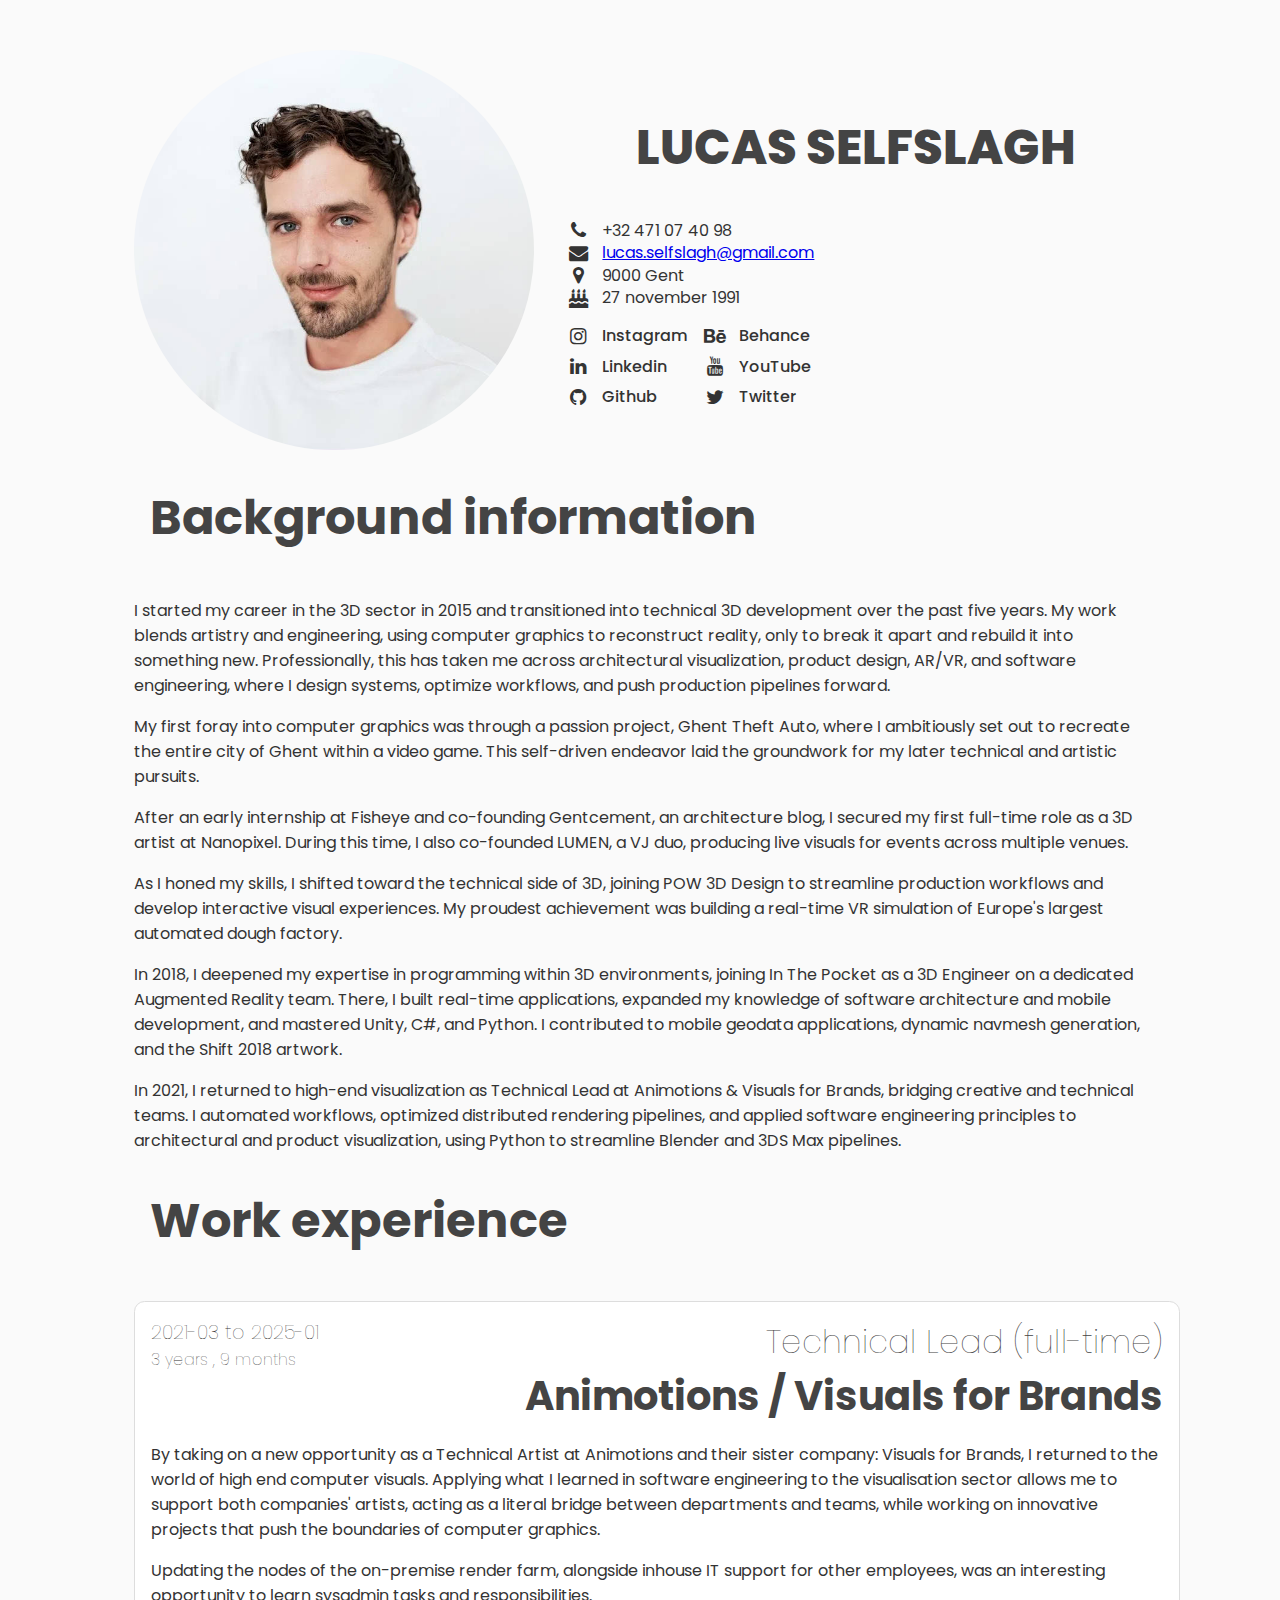
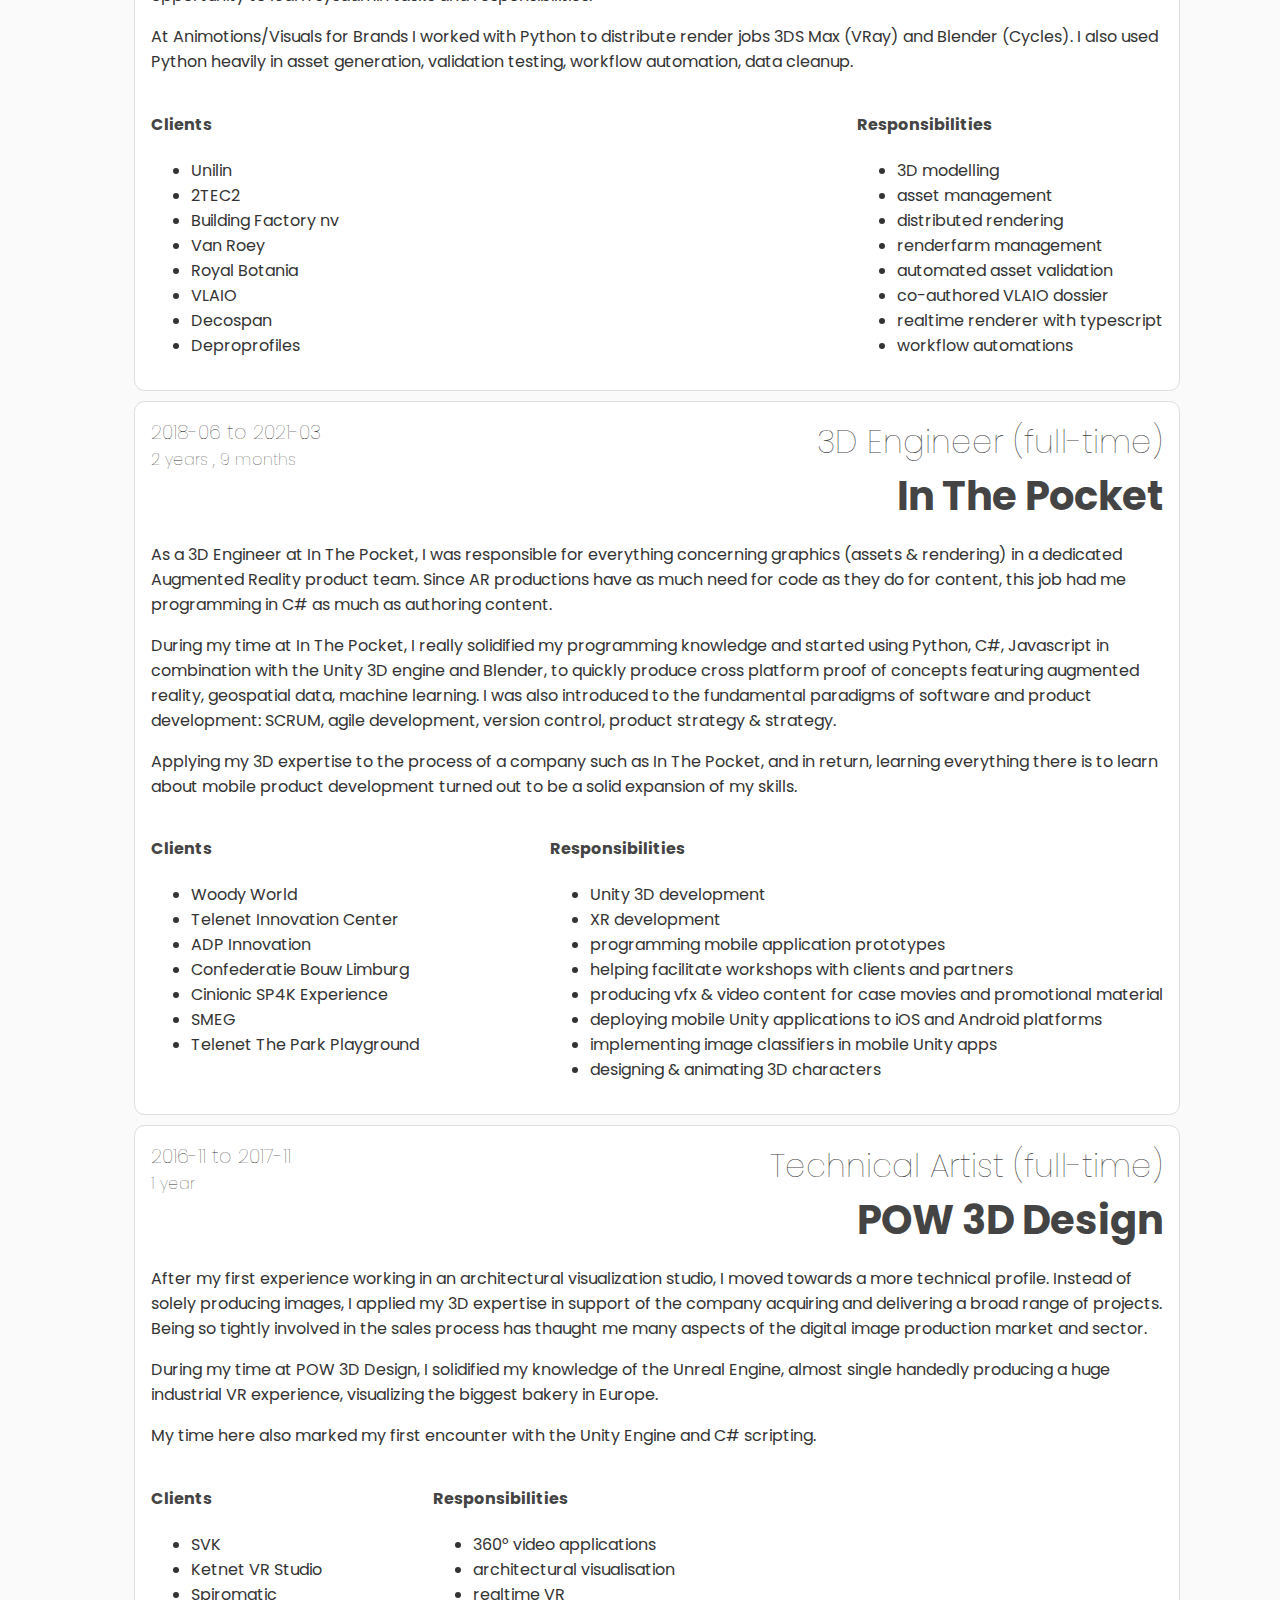
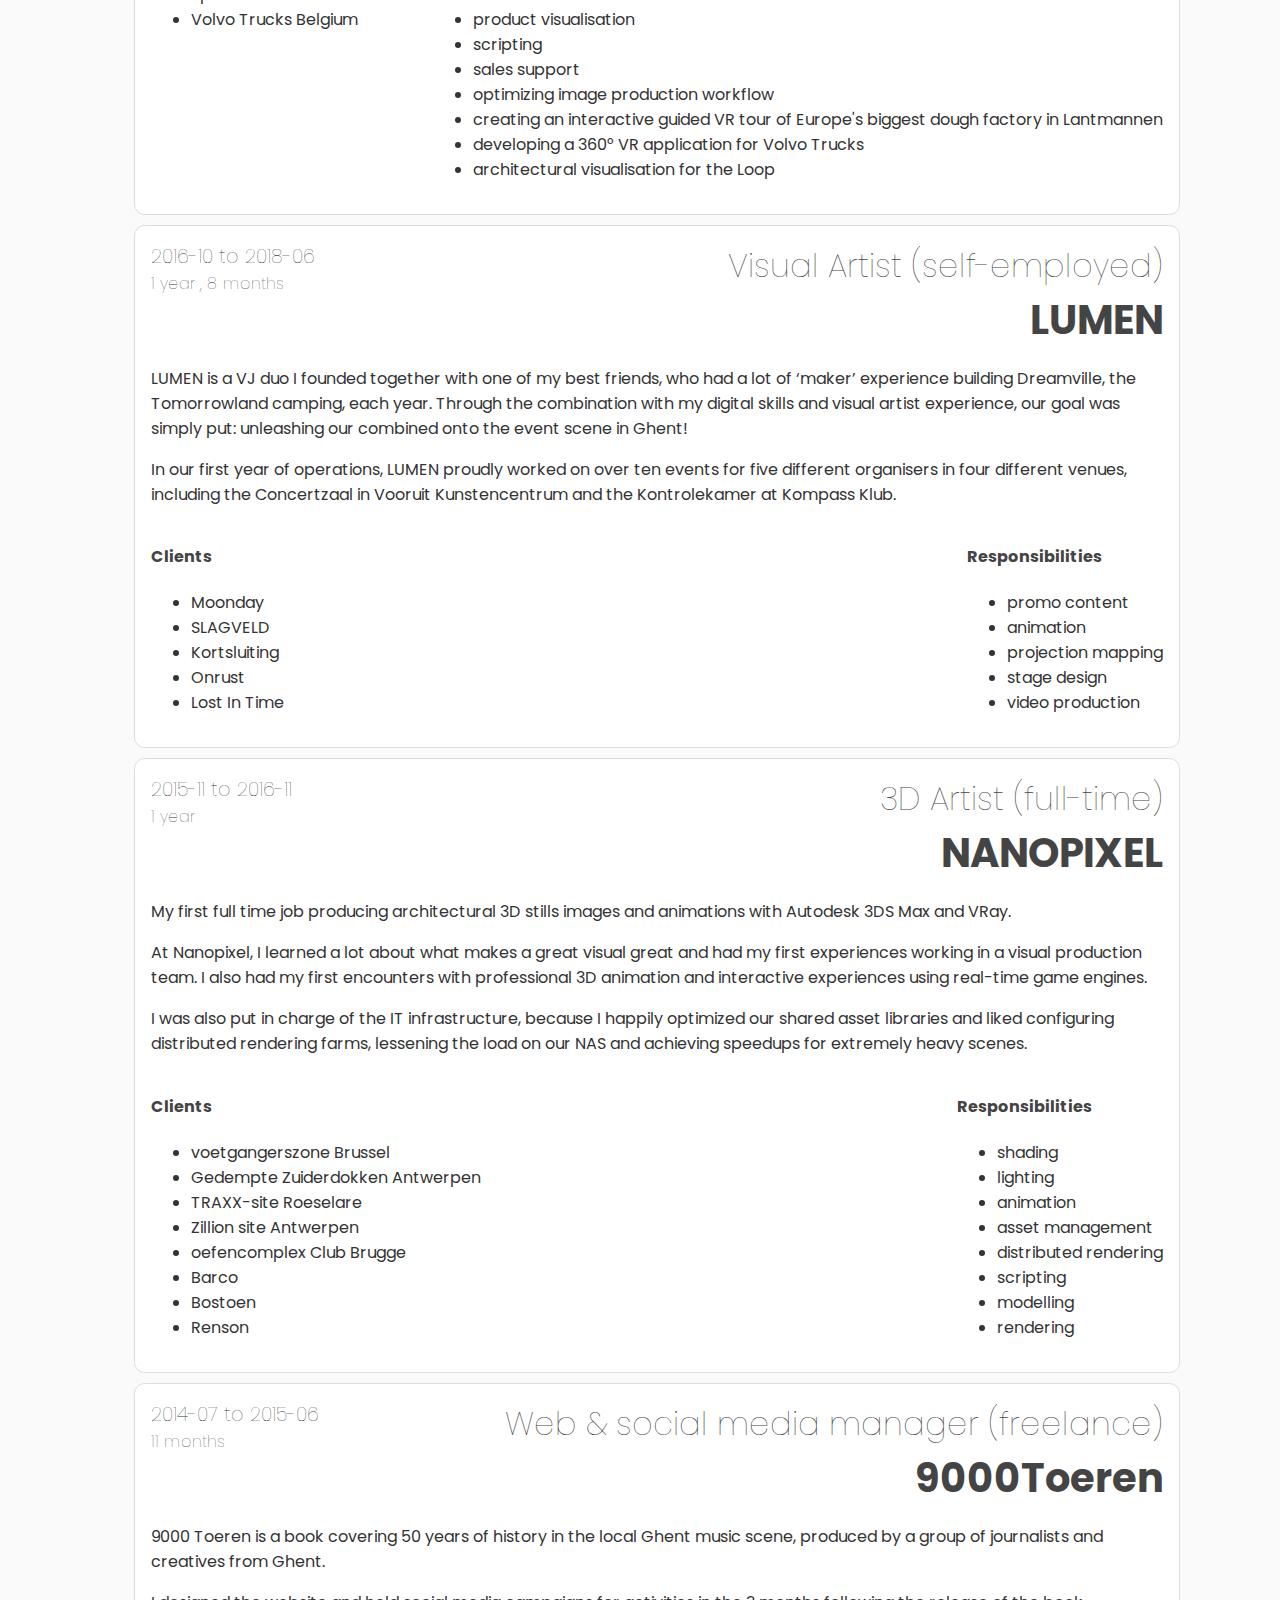
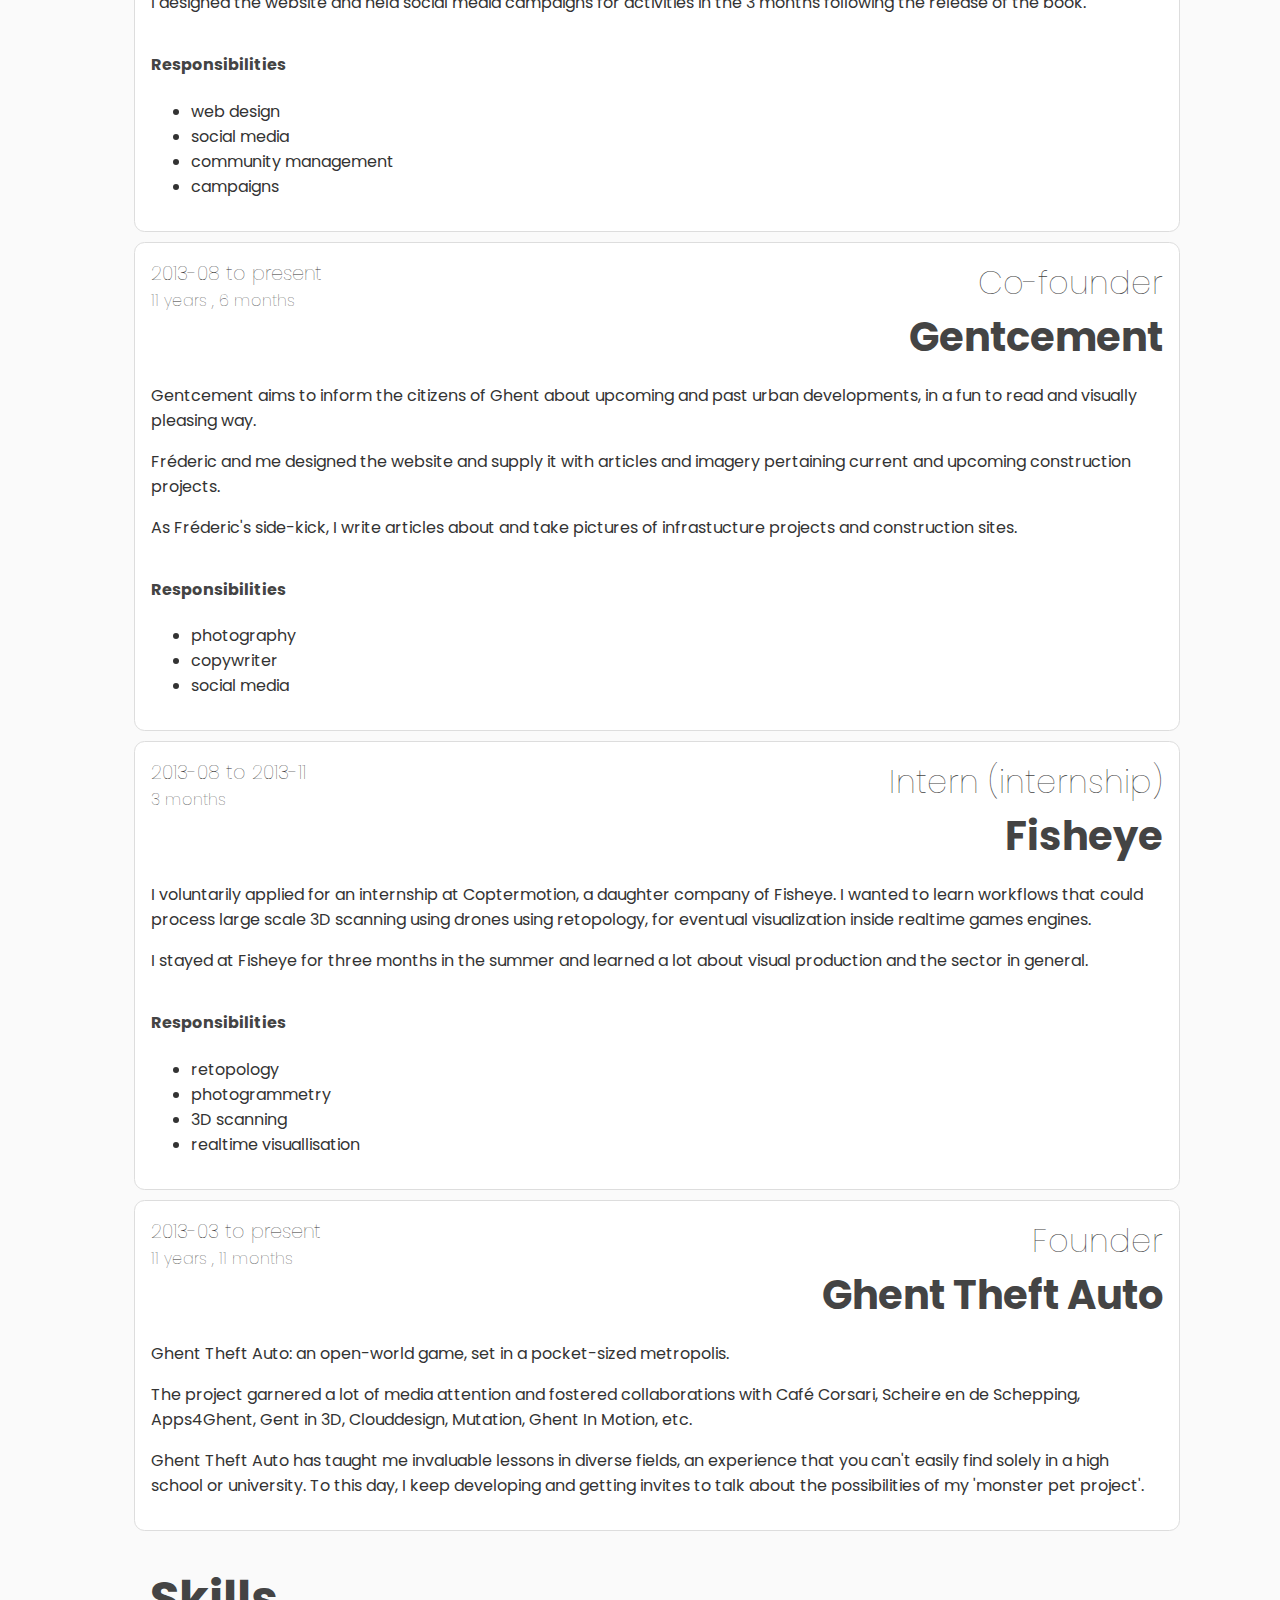
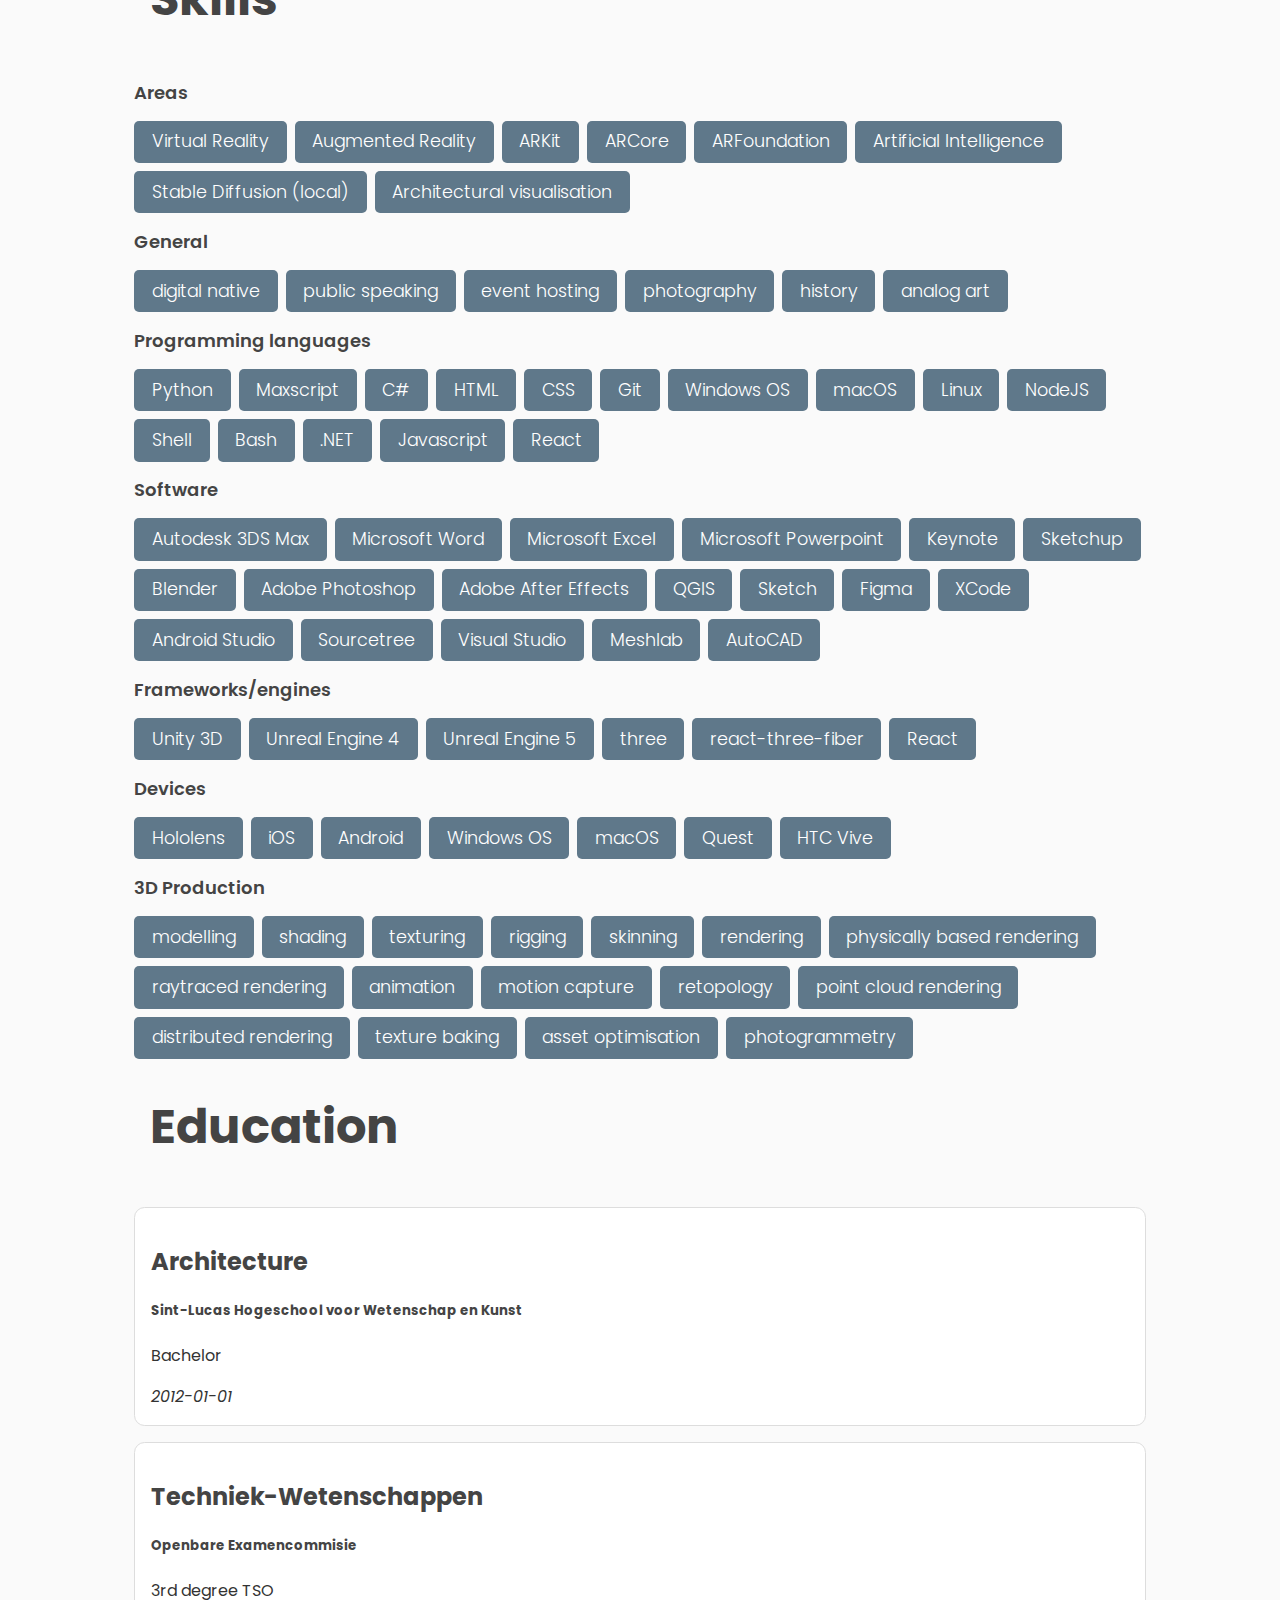
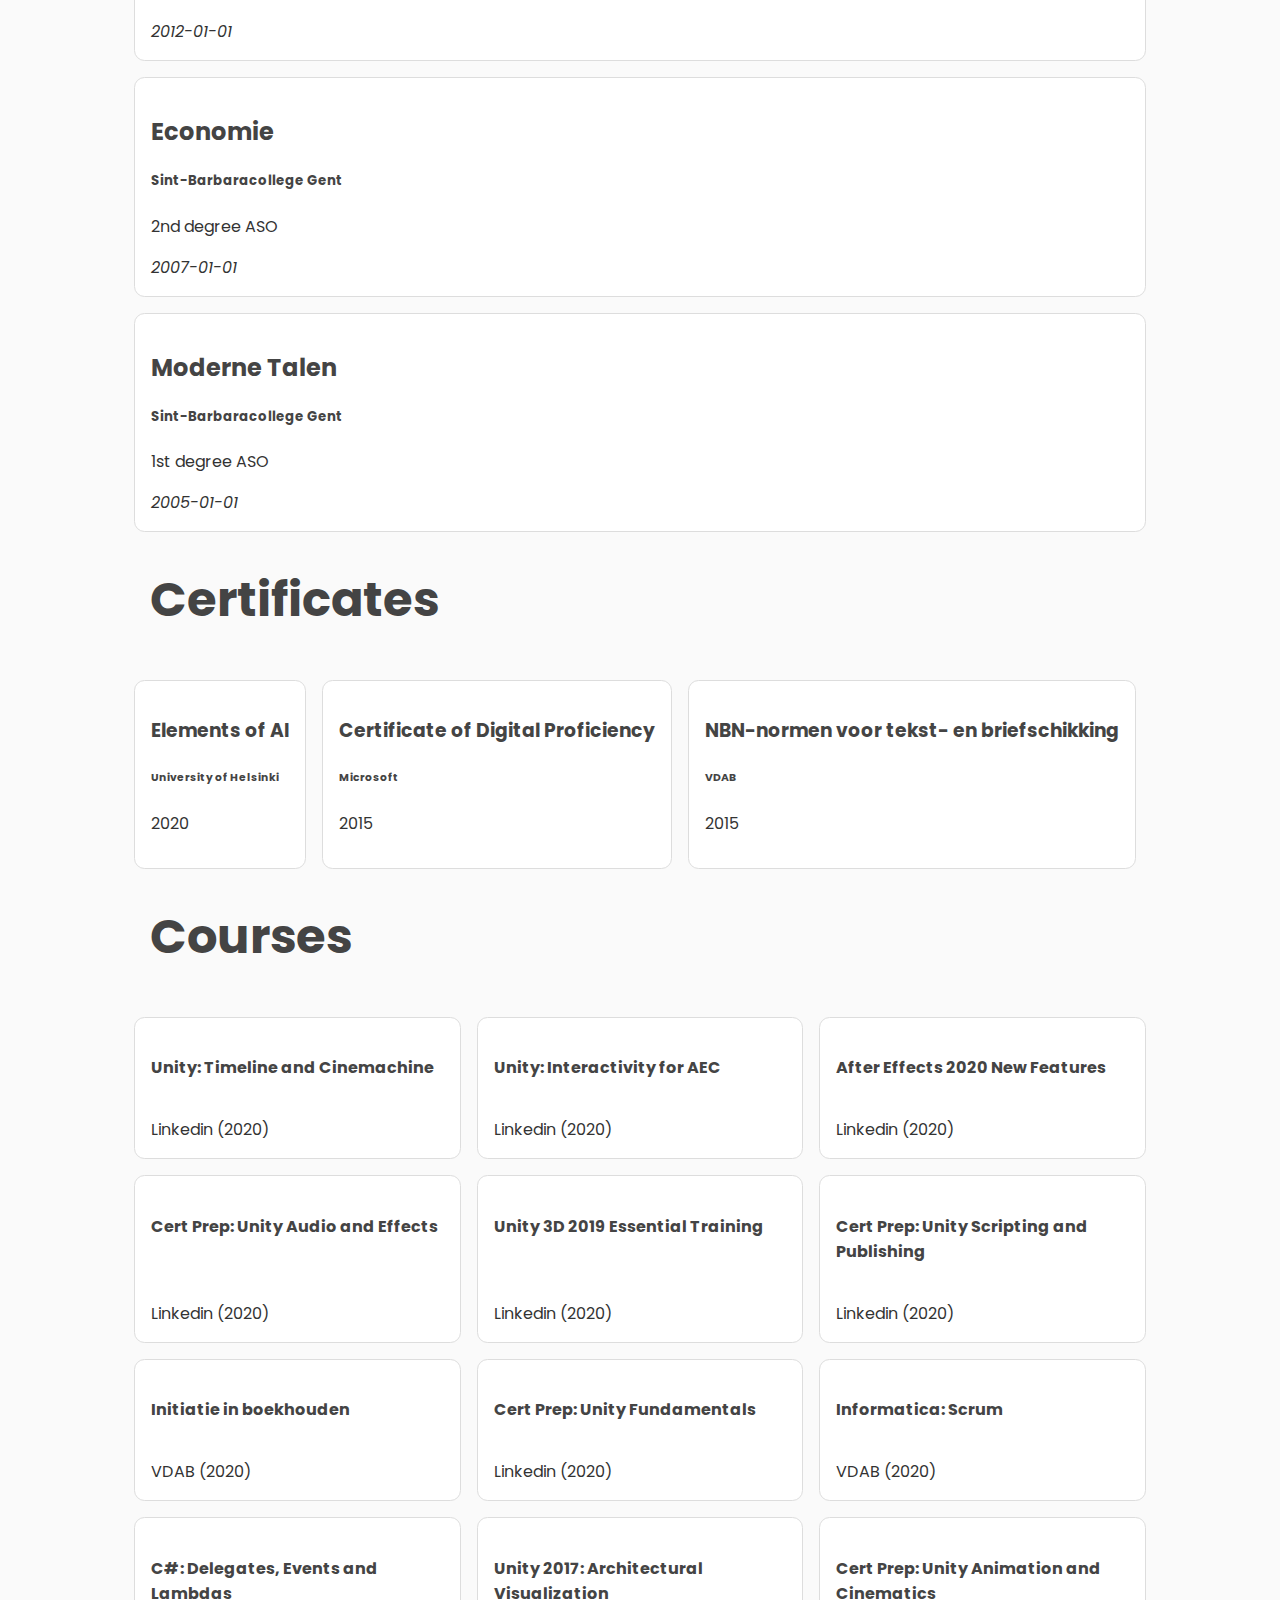
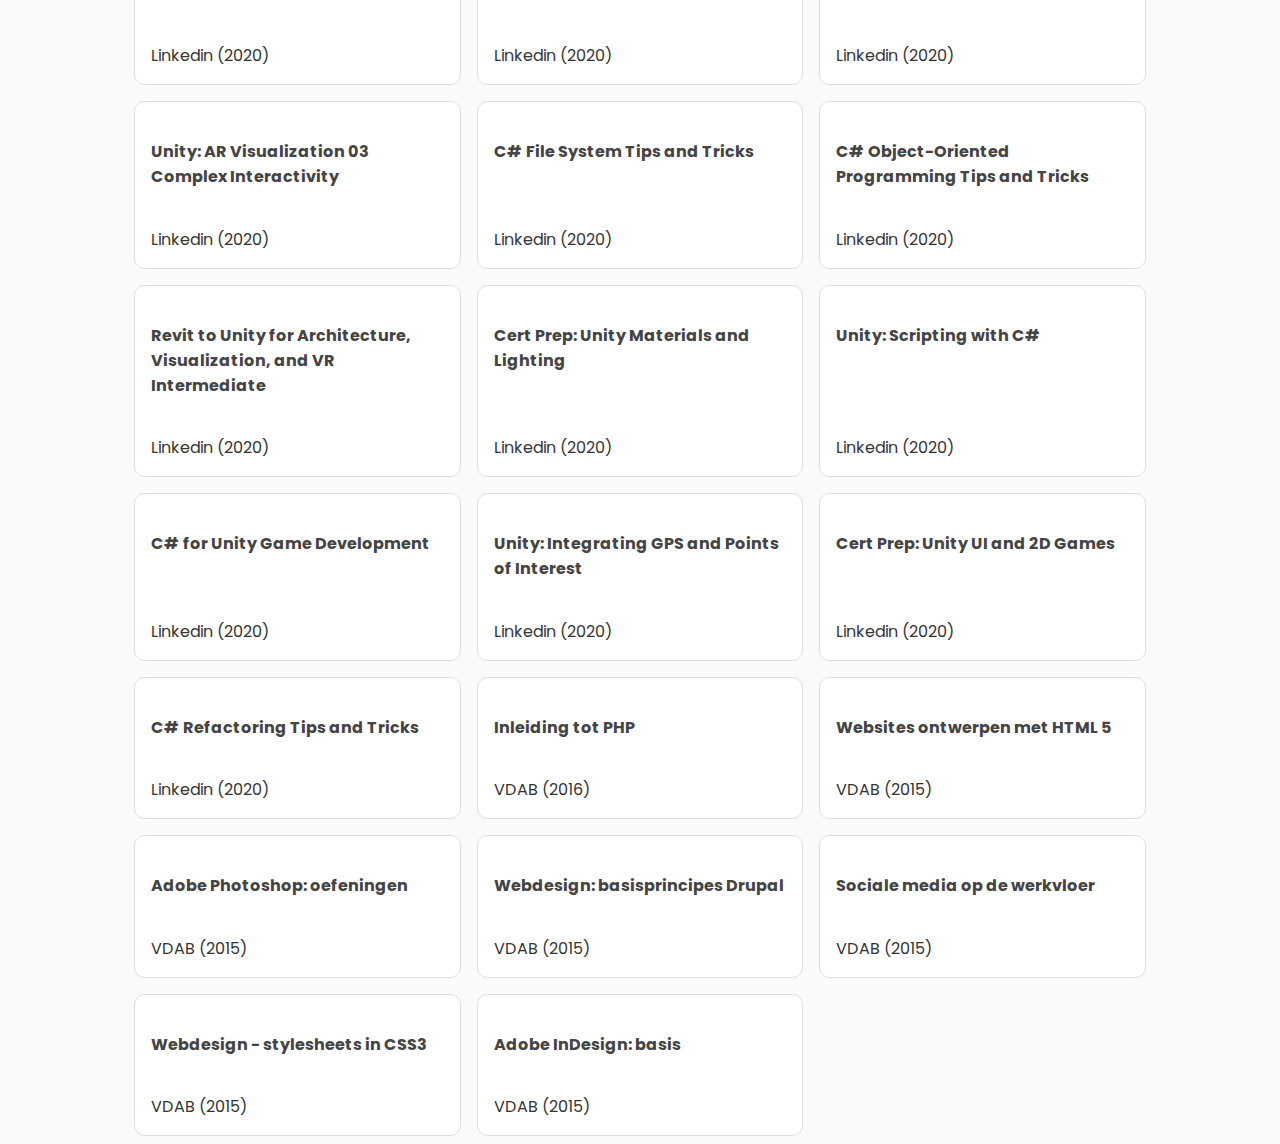
==== en.html @ 8e63b4c5 "toggleable experience fields" ====
<!DOCTYPE html>
<html>
  <head>
    <title>
      Curriculum Vitae - Lucas Selfslagh - English
    </title>
    <!-- Required meta tags -->
    <meta charset="utf-8" />
    <meta
      name="viewport"
      content="width=device-width, initial-scale=1, minimum-scale=1"
    />
    <link
      rel="shortcut icon"
      href="static/favicon.png"
    />
    <!-- Bootstrap CSS -->
    <link
      href="https://cdn.jsdelivr.net/npm/bootstrap@5.0.2/dist/css/bootstrap.min.css"
      rel="stylesheet"
      integrity="sha384-EVSTQN3/azprG1Anm3QDgpJLIm9Nao0Yz1ztcQTwFspd3yD65VohhpuuCOmLASjC"
      crossorigin="anonymous"
    />
    <link
      rel="stylesheet"
      type="text/css"
      href="static/main.css"
    />
    <link
      rel="stylesheet"
      href="https://fonts.googleapis.com/css?family=Poppins:300,400,600,800&display=swap"
    />
    <link
      rel="stylesheet"
      href="https://cdnjs.cloudflare.com/ajax/libs/font-awesome/4.7.0/css/font-awesome.min.css"
    />
  </head>

  <body>
    <div class="cv-container">
      <div class="curriculum-vitae">
         <div id="personal">
  <img
    id="mugshot"
    class="img-fluid rounded-circle"
    src="static/lucas.jpg"
    alt="Profile Picture"
    style="align-self: center"
  />

  <div class="personal-info">
    <h1 class="name">
      LUCAS SELFSLAGH
    </h1>

    <div class="contact-info">
      <div>
        <i class="fa fa-phone"></i>
        <p>+32 471 07 40 98</p>
      </div>
      <div>
        <i class="fa fa-envelope"></i>
        <a href="mailto:lucas.selfslagh@gmail.com">lucas.selfslagh@gmail.com</a>
      </div>
      <div>
        <i class="fa fa-map-marker"></i>
        <p>9000 Gent</p>
      </div>
      <div>
        <i class="fa fa-birthday-cake"></i>
        <p>27 november 1991</p>
      </div>
    </div>

    <div class="social-links no-print">
      
      <div>
        <i class="fa fa-instagram" aria-hidden="true"></i>
        <a href="https://www.instagram.com/lucas.selfslagh/?hl=nl">Instagram</a>
      </div>
      
      <div>
        <i class="fa fa-behance" aria-hidden="true"></i>
        <a href="https://www.behance.net/lucasselfslagh">Behance</a>
      </div>
      
      <div>
        <i class="fa fa-linkedin" aria-hidden="true"></i>
        <a href="https://www.linkedin.com/in/lucasselfslagh/">Linkedin</a>
      </div>
      
      <div>
        <i class="fa fa-youtube" aria-hidden="true"></i>
        <a href="https://www.youtube.com/channel/UCFONpIMrPNAX3OKF61RTrhQ">YouTube</a>
      </div>
      
      <div>
        <i class="fa fa-github" aria-hidden="true"></i>
        <a href="https://github.com/lucassel">Github</a>
      </div>
      
      <div>
        <i class="fa fa-twitter" aria-hidden="true"></i>
        <a href="https://twitter.com/lucas_selfslagh">Twitter</a>
      </div>
      
    </div>
  </div>
</div> <div id="bio">
  
  <h1 class="title">Background information</h1>
  
  <p>I started my career in the 3D sector in 2015 and transitioned into technical 3D development over the past five years. My work blends artistry and engineering, using computer graphics to reconstruct reality, only to break it apart and rebuild it into something new. Professionally, this has taken me across architectural visualization, product design, AR/VR, and software engineering, where I design systems, optimize workflows, and push production pipelines forward.</p>
  
  <p></p>
  
  <p>My first foray into computer graphics was through a passion project, Ghent Theft Auto, where I ambitiously set out to recreate the entire city of Ghent within a video game. This self-driven endeavor laid the groundwork for my later technical and artistic pursuits.</p>
  
  <p></p>
  
  <p>After an early internship at Fisheye and co-founding Gentcement, an architecture blog, I secured my first full-time role as a 3D artist at Nanopixel. During this time, I also co-founded LUMEN, a VJ duo, producing live visuals for events across multiple venues.</p>
  
  <p></p>
  
  <p>As I honed my skills, I shifted toward the technical side of 3D, joining POW 3D Design to streamline production workflows and develop interactive visual experiences. My proudest achievement was building a real-time VR simulation of Europe&#39;s largest automated dough factory.</p>
  
  <p></p>
  
  <p>In 2018, I deepened my expertise in programming within 3D environments, joining In The Pocket as a 3D Engineer on a dedicated Augmented Reality team. There, I built real-time applications, expanded my knowledge of software architecture and mobile development, and mastered Unity, C#, and Python. I contributed to mobile geodata applications, dynamic navmesh generation, and the Shift 2018 artwork.</p>
  
  <p></p>
  
  <p>In 2021, I returned to high-end visualization as Technical Lead at Animotions &amp; Visuals for Brands, bridging creative and technical teams. I automated workflows, optimized distributed rendering pipelines, and applied software engineering principles to architectural and product visualization, using Python to streamline Blender and 3DS Max pipelines.</p>
   
</div> <div id="experience">
  
  <h1 class="title">Work experience</h1>
   
  <article
    class="content-section experience item btn-toggle"
    type="button"
    data-bs-toggle="collapse"
    data-bs-target="#collapse-1"
    aria-expanded="false"
    aria-controls="collapse-1"
  >
    <!-- Toggle Activator: Job Header (Now a Clickable Button) -->
    <div class="jobheader">
      <div class="datefield">
         
        <p class="dates">
          2021-03 to 2025-01
        </p>
         

        <p class="duration">
            3 years , 9 months  
        </p>
      </div>

      <div class="jobfield">
        
        <h3 class="role">Technical Lead (full-time)</h3>
        
        <h3 class="company">Animotions / Visuals for Brands</h3>
      </div>
    </div>

    <!-- Collapsible Content: Job Description and Responsibilities -->
    <div class="collapse" id="collapse-1">
      <div class="job">
        
        <p>By taking on a new opportunity as a Technical Artist at Animotions and their sister company: Visuals for Brands, I returned to the world of high end computer visuals. Applying what I learned in software engineering to the visualisation sector allows me to support both companies&#39; artists, acting as a literal bridge between departments and teams, while working on innovative projects that push the boundaries of computer graphics.</p>
        
        <p></p>
        
        <p>Updating the nodes of the on-premise render farm, alongside inhouse IT support for other employees, was an interesting opportunity to learn sysadmin tasks and responsibilities. </p>
        
        <p></p>
        
        <p>At Animotions/Visuals for Brands I worked with Python to distribute render jobs 3DS Max (VRay) and Blender (Cycles). I also used Python heavily in asset generation, validation testing, workflow automation, data cleanup.</p>
        

        <div class="jobfooter">
          
          <section>
            <h4>Clients</h4>
            <ul>
              
              <li>Unilin</li>
              
              <li>2TEC2</li>
              
              <li>Building Factory nv</li>
              
              <li>Van Roey</li>
              
              <li>Royal Botania</li>
              
              <li>VLAIO</li>
              
              <li>Decospan</li>
              
              <li>Deproprofiles</li>
              
            </ul>
          </section>
           
          <section>
            <h4>
              Responsibilities
            </h4>
            <ul>
              
              <li>3D modelling</li>
              
              <li>asset management</li>
              
              <li>distributed rendering</li>
              
              <li>renderfarm management</li>
              
              <li>automated asset validation</li>
              
              <li>co-authored VLAIO dossier</li>
              
              <li>realtime renderer with typescript</li>
              
              <li>workflow automations</li>
              
            </ul>
          </section>
          
        </div>
      </div>
    </div>
  </article>
  
  <article
    class="content-section experience item btn-toggle"
    type="button"
    data-bs-toggle="collapse"
    data-bs-target="#collapse-2"
    aria-expanded="false"
    aria-controls="collapse-2"
  >
    <!-- Toggle Activator: Job Header (Now a Clickable Button) -->
    <div class="jobheader">
      <div class="datefield">
         
        <p class="dates">
          2018-06 to 2021-03
        </p>
         

        <p class="duration">
            2 years , 9 months  
        </p>
      </div>

      <div class="jobfield">
        
        <h3 class="role">3D Engineer (full-time)</h3>
        
        <h3 class="company">In The Pocket</h3>
      </div>
    </div>

    <!-- Collapsible Content: Job Description and Responsibilities -->
    <div class="collapse" id="collapse-2">
      <div class="job">
        
        <p>As a 3D Engineer at In The Pocket, I was responsible for everything concerning graphics (assets &amp; rendering) in a dedicated Augmented Reality product team. Since AR productions have as much need for code as they do for content, this job had me programming in C# as much as authoring content.</p>
        
        <p>During my time at In The Pocket, I really solidified my programming knowledge and started using Python, C#, Javascript in combination with the Unity 3D engine and Blender, to quickly produce cross platform proof of concepts featuring augmented reality, geospatial data, machine learning. I was also introduced to the fundamental paradigms of software and product development: SCRUM, agile development, version control, product strategy &amp; strategy.</p>
        
        <p>Applying my 3D expertise to the process of a company such as In The Pocket, and in return, learning everything there is to learn about mobile product development turned out to be a solid expansion of my skills.</p>
        

        <div class="jobfooter">
          
          <section>
            <h4>Clients</h4>
            <ul>
              
              <li>Woody World</li>
              
              <li>Telenet Innovation Center</li>
              
              <li>ADP Innovation</li>
              
              <li>Confederatie Bouw Limburg</li>
              
              <li>Cinionic SP4K Experience</li>
              
              <li>SMEG</li>
              
              <li>Telenet The Park Playground</li>
              
            </ul>
          </section>
           
          <section>
            <h4>
              Responsibilities
            </h4>
            <ul>
              
              <li>Unity 3D development</li>
              
              <li>XR development</li>
              
              <li>programming mobile application prototypes</li>
              
              <li>helping facilitate workshops with clients and partners</li>
              
              <li>producing vfx &amp; video content for case movies and promotional material</li>
              
              <li>deploying mobile Unity applications to iOS and Android platforms</li>
              
              <li>implementing image classifiers in mobile Unity apps</li>
              
              <li>designing &amp; animating 3D characters</li>
              
            </ul>
          </section>
          
        </div>
      </div>
    </div>
  </article>
  
  <article
    class="content-section experience item btn-toggle"
    type="button"
    data-bs-toggle="collapse"
    data-bs-target="#collapse-3"
    aria-expanded="false"
    aria-controls="collapse-3"
  >
    <!-- Toggle Activator: Job Header (Now a Clickable Button) -->
    <div class="jobheader">
      <div class="datefield">
         
        <p class="dates">
          2016-11 to 2017-11
        </p>
         

        <p class="duration">
            1 year   
        </p>
      </div>

      <div class="jobfield">
        
        <h3 class="role">Technical Artist (full-time)</h3>
        
        <h3 class="company">POW 3D Design</h3>
      </div>
    </div>

    <!-- Collapsible Content: Job Description and Responsibilities -->
    <div class="collapse" id="collapse-3">
      <div class="job">
        
        <p>After my first experience working in an architectural visualization studio, I moved towards a more technical profile. Instead of solely producing images, I applied my 3D expertise in support of the company acquiring and delivering a broad range of projects. Being so tightly involved in the sales process has thaught me many aspects of the digital image production market and sector.</p>
        
        <p></p>
        
        <p>During my time at POW 3D Design, I solidified my knowledge of the Unreal Engine, almost single handedly producing a huge industrial VR experience, visualizing the biggest bakery in Europe. </p>
        
        <p></p>
        
        <p>My time here also marked my first encounter with the Unity Engine and C# scripting.</p>
        

        <div class="jobfooter">
          
          <section>
            <h4>Clients</h4>
            <ul>
              
              <li>SVK</li>
              
              <li>Ketnet VR Studio</li>
              
              <li>Spiromatic</li>
              
              <li>Volvo Trucks Belgium</li>
              
            </ul>
          </section>
           
          <section>
            <h4>
              Responsibilities
            </h4>
            <ul>
              
              <li>360° video applications</li>
              
              <li>architectural visualisation</li>
              
              <li>realtime VR</li>
              
              <li>product visualisation</li>
              
              <li>scripting</li>
              
              <li>sales support</li>
              
              <li>optimizing image production workflow</li>
              
              <li>creating an interactive guided VR tour of Europe&#39;s biggest dough factory in Lantmannen</li>
              
              <li>developing a 360° VR application for Volvo Trucks</li>
              
              <li>architectural visualisation for the Loop</li>
              
            </ul>
          </section>
          
        </div>
      </div>
    </div>
  </article>
  
  <article
    class="content-section experience item btn-toggle"
    type="button"
    data-bs-toggle="collapse"
    data-bs-target="#collapse-4"
    aria-expanded="false"
    aria-controls="collapse-4"
  >
    <!-- Toggle Activator: Job Header (Now a Clickable Button) -->
    <div class="jobheader">
      <div class="datefield">
         
        <p class="dates">
          2016-10 to 2018-06
        </p>
         

        <p class="duration">
            1 year , 8 months  
        </p>
      </div>

      <div class="jobfield">
        
        <h3 class="role">Visual Artist (self-employed)</h3>
        
        <h3 class="company">LUMEN</h3>
      </div>
    </div>

    <!-- Collapsible Content: Job Description and Responsibilities -->
    <div class="collapse" id="collapse-4">
      <div class="job">
        
        <p>LUMEN is a VJ duo I founded together with one of my best friends, who had a lot of ‘maker’ experience building Dreamville, the Tomorrowland camping, each year. Through the combination with my digital skills and visual artist experience, our goal was simply put: unleashing our combined onto the event scene in Ghent! </p>
        
        <p></p>
        
        <p>In our first year of operations, LUMEN proudly worked on over ten events for five different organisers in four different venues, including the Concertzaal in Vooruit Kunstencentrum and the Kontrolekamer at Kompass Klub.</p>
        

        <div class="jobfooter">
          
          <section>
            <h4>Clients</h4>
            <ul>
              
              <li>Moonday</li>
              
              <li>SLAGVELD</li>
              
              <li>Kortsluiting</li>
              
              <li>Onrust</li>
              
              <li>Lost In Time</li>
              
            </ul>
          </section>
           
          <section>
            <h4>
              Responsibilities
            </h4>
            <ul>
              
              <li>promo content</li>
              
              <li>animation</li>
              
              <li>projection mapping</li>
              
              <li>stage design</li>
              
              <li>video production</li>
              
            </ul>
          </section>
          
        </div>
      </div>
    </div>
  </article>
  
  <article
    class="content-section experience item btn-toggle"
    type="button"
    data-bs-toggle="collapse"
    data-bs-target="#collapse-5"
    aria-expanded="false"
    aria-controls="collapse-5"
  >
    <!-- Toggle Activator: Job Header (Now a Clickable Button) -->
    <div class="jobheader">
      <div class="datefield">
         
        <p class="dates">
          2015-11 to 2016-11
        </p>
         

        <p class="duration">
            1 year   
        </p>
      </div>

      <div class="jobfield">
        
        <h3 class="role">3D Artist (full-time)</h3>
        
        <h3 class="company">NANOPIXEL</h3>
      </div>
    </div>

    <!-- Collapsible Content: Job Description and Responsibilities -->
    <div class="collapse" id="collapse-5">
      <div class="job">
        
        <p>My first full time job producing architectural 3D stills images and animations with Autodesk 3DS Max and VRay. </p>
        
        <p></p>
        
        <p>At Nanopixel, I learned a lot about what makes a great visual great and had my first experiences working in a visual production team. I also had my first encounters with professional 3D animation and interactive experiences using real-time game engines. </p>
        
        <p></p>
        
        <p>I was also put in charge of the IT infrastructure, because I happily optimized our shared asset libraries and liked configuring distributed rendering farms, lessening the load on our NAS and achieving speedups for extremely heavy scenes.</p>
        

        <div class="jobfooter">
          
          <section>
            <h4>Clients</h4>
            <ul>
              
              <li>voetgangerszone Brussel</li>
              
              <li>Gedempte Zuiderdokken Antwerpen</li>
              
              <li>TRAXX-site Roeselare</li>
              
              <li>Zillion site Antwerpen</li>
              
              <li>oefencomplex Club Brugge</li>
              
              <li>Barco</li>
              
              <li>Bostoen</li>
              
              <li>Renson</li>
              
            </ul>
          </section>
           
          <section>
            <h4>
              Responsibilities
            </h4>
            <ul>
              
              <li>shading</li>
              
              <li>lighting</li>
              
              <li>animation</li>
              
              <li>asset management</li>
              
              <li>distributed rendering</li>
              
              <li>scripting</li>
              
              <li>modelling</li>
              
              <li>rendering</li>
              
            </ul>
          </section>
          
        </div>
      </div>
    </div>
  </article>
  
  <article
    class="content-section experience item btn-toggle"
    type="button"
    data-bs-toggle="collapse"
    data-bs-target="#collapse-6"
    aria-expanded="false"
    aria-controls="collapse-6"
  >
    <!-- Toggle Activator: Job Header (Now a Clickable Button) -->
    <div class="jobheader">
      <div class="datefield">
         
        <p class="dates">
          2014-07 to 2015-06
        </p>
         

        <p class="duration">
            11 months
           
        </p>
      </div>

      <div class="jobfield">
        
        <h3 class="role">Web &amp; social media manager (freelance)</h3>
        
        <h3 class="company">9000Toeren</h3>
      </div>
    </div>

    <!-- Collapsible Content: Job Description and Responsibilities -->
    <div class="collapse" id="collapse-6">
      <div class="job">
        
        <p>9000 Toeren is a book covering 50 years of history in the local Ghent music scene, produced by a group of journalists and creatives from Ghent. </p>
        
        <p></p>
        
        <p>I designed the website and held social media campaigns for activities in the 3 months following the release of the book.</p>
        

        <div class="jobfooter">
           
          <section>
            <h4>
              Responsibilities
            </h4>
            <ul>
              
              <li>web design</li>
              
              <li>social media</li>
              
              <li>community management</li>
              
              <li>campaigns</li>
              
            </ul>
          </section>
          
        </div>
      </div>
    </div>
  </article>
  
  <article
    class="content-section experience item btn-toggle"
    type="button"
    data-bs-toggle="collapse"
    data-bs-target="#collapse-7"
    aria-expanded="false"
    aria-controls="collapse-7"
  >
    <!-- Toggle Activator: Job Header (Now a Clickable Button) -->
    <div class="jobheader">
      <div class="datefield">
         
        <p class="dates">2013-08 to present</p>
         

        <p class="duration">
            11 years , 6 months  
        </p>
      </div>

      <div class="jobfield">
        
        <h3 class="role">Co-founder</h3>
        
        <h3 class="company">Gentcement</h3>
      </div>
    </div>

    <!-- Collapsible Content: Job Description and Responsibilities -->
    <div class="collapse" id="collapse-7">
      <div class="job">
        
        <p>Gentcement aims to inform the citizens of Ghent about upcoming and past urban developments, in a fun to read and visually pleasing way. </p>
        
        <p>Fréderic and me designed the website and supply it with articles and imagery pertaining current and upcoming construction projects. </p>
        
        <p></p>
        
        <p>As Fréderic&#39;s side-kick, I write articles about and take pictures of infrastucture projects and construction sites.</p>
        

        <div class="jobfooter">
           
          <section>
            <h4>
              Responsibilities
            </h4>
            <ul>
              
              <li>photography</li>
              
              <li>copywriter</li>
              
              <li>social media</li>
              
            </ul>
          </section>
          
        </div>
      </div>
    </div>
  </article>
  
  <article
    class="content-section experience item btn-toggle"
    type="button"
    data-bs-toggle="collapse"
    data-bs-target="#collapse-8"
    aria-expanded="false"
    aria-controls="collapse-8"
  >
    <!-- Toggle Activator: Job Header (Now a Clickable Button) -->
    <div class="jobheader">
      <div class="datefield">
         
        <p class="dates">
          2013-08 to 2013-11
        </p>
         

        <p class="duration">
            3 months
           
        </p>
      </div>

      <div class="jobfield">
        
        <h3 class="role">Intern (internship)</h3>
        
        <h3 class="company">Fisheye</h3>
      </div>
    </div>

    <!-- Collapsible Content: Job Description and Responsibilities -->
    <div class="collapse" id="collapse-8">
      <div class="job">
        
        <p>I voluntarily applied for an internship at Coptermotion, a daughter company of Fisheye. I wanted to learn workflows that could process large scale 3D scanning using drones using retopology, for eventual visualization inside realtime games engines.</p>
        
        <p></p>
        
        <p>I stayed at Fisheye for three months in the summer and learned a lot about visual production and the sector in general.</p>
        

        <div class="jobfooter">
           
          <section>
            <h4>
              Responsibilities
            </h4>
            <ul>
              
              <li>retopology</li>
              
              <li>photogrammetry</li>
              
              <li>3D scanning</li>
              
              <li>realtime visuallisation</li>
              
            </ul>
          </section>
          
        </div>
      </div>
    </div>
  </article>
  
  <article
    class="content-section experience item btn-toggle"
    type="button"
    data-bs-toggle="collapse"
    data-bs-target="#collapse-9"
    aria-expanded="false"
    aria-controls="collapse-9"
  >
    <!-- Toggle Activator: Job Header (Now a Clickable Button) -->
    <div class="jobheader">
      <div class="datefield">
         
        <p class="dates">2013-03 to present</p>
         

        <p class="duration">
            11 years , 11 months  
        </p>
      </div>

      <div class="jobfield">
        
        <h3 class="role">Founder</h3>
        
        <h3 class="company">Ghent Theft Auto</h3>
      </div>
    </div>

    <!-- Collapsible Content: Job Description and Responsibilities -->
    <div class="collapse" id="collapse-9">
      <div class="job">
        
        <p>Ghent Theft Auto: an open-world game, set in a pocket-sized metropolis. </p>
        
        <p>The project garnered a lot of media attention and fostered collaborations with Café Corsari, Scheire en de Schepping, Apps4Ghent, Gent in 3D, Clouddesign, Mutation, Ghent In Motion, etc. </p>
        
        <p>Ghent Theft Auto has taught me invaluable lessons in diverse fields, an experience that you can&#39;t easily find solely in a high school or university. To this day, I keep developing and getting invites to talk about the possibilities of my &#39;monster pet project&#39;.</p>
        

        <div class="jobfooter">
           
        </div>
      </div>
    </div>
  </article>
  
</div>
<div class="page-break"></div>
<div id="skills">
  
  <h1 class="title">Skills</h1>
   
  <h2 class="skill-title">Areas</h2>
  <div class="skills">
    
    <div class="skill">Virtual Reality</div>

    
    <div class="skill">Augmented Reality</div>

    
    <div class="skill">ARKit</div>

    
    <div class="skill">ARCore</div>

    
    <div class="skill">ARFoundation</div>

    
    <div class="skill">Artificial Intelligence</div>

    
    <div class="skill">Stable Diffusion (local)</div>

    
    <div class="skill">Architectural visualisation</div>

    
  </div>
  
  <h2 class="skill-title">General</h2>
  <div class="skills">
    
    <div class="skill">digital native</div>

    
    <div class="skill">public speaking</div>

    
    <div class="skill">event hosting</div>

    
    <div class="skill">photography</div>

    
    <div class="skill">history</div>

    
    <div class="skill">analog art</div>

    
  </div>
  
  <h2 class="skill-title">Programming languages</h2>
  <div class="skills">
    
    <div class="skill">Python</div>

    
    <div class="skill">Maxscript</div>

    
    <div class="skill">C#</div>

    
    <div class="skill">HTML</div>

    
    <div class="skill">CSS</div>

    
    <div class="skill">Git</div>

    
    <div class="skill">Windows OS</div>

    
    <div class="skill">macOS</div>

    
    <div class="skill">Linux</div>

    
    <div class="skill">NodeJS</div>

    
    <div class="skill">Shell</div>

    
    <div class="skill">Bash</div>

    
    <div class="skill">.NET</div>

    
    <div class="skill">Javascript</div>

    
    <div class="skill">React</div>

    
  </div>
  
  <h2 class="skill-title">Software</h2>
  <div class="skills">
    
    <div class="skill">Autodesk 3DS Max</div>

    
    <div class="skill">Microsoft Word</div>

    
    <div class="skill">Microsoft Excel</div>

    
    <div class="skill">Microsoft Powerpoint</div>

    
    <div class="skill">Keynote</div>

    
    <div class="skill">Sketchup</div>

    
    <div class="skill">Blender</div>

    
    <div class="skill">Adobe Photoshop</div>

    
    <div class="skill">Adobe After Effects</div>

    
    <div class="skill">QGIS</div>

    
    <div class="skill">Sketch</div>

    
    <div class="skill">Figma</div>

    
    <div class="skill">XCode</div>

    
    <div class="skill">Android Studio</div>

    
    <div class="skill">Sourcetree</div>

    
    <div class="skill">Visual Studio</div>

    
    <div class="skill">Meshlab</div>

    
    <div class="skill">AutoCAD</div>

    
  </div>
  
  <h2 class="skill-title">Frameworks/engines</h2>
  <div class="skills">
    
    <div class="skill">Unity 3D</div>

    
    <div class="skill">Unreal Engine 4</div>

    
    <div class="skill">Unreal Engine 5</div>

    
    <div class="skill">three</div>

    
    <div class="skill">react-three-fiber</div>

    
    <div class="skill">React</div>

    
  </div>
  
  <h2 class="skill-title">Devices</h2>
  <div class="skills">
    
    <div class="skill">Hololens</div>

    
    <div class="skill">iOS</div>

    
    <div class="skill">Android</div>

    
    <div class="skill">Windows OS</div>

    
    <div class="skill">macOS</div>

    
    <div class="skill">Quest</div>

    
    <div class="skill">HTC Vive</div>

    
  </div>
  
  <h2 class="skill-title">3D Production</h2>
  <div class="skills">
    
    <div class="skill">modelling</div>

    
    <div class="skill">shading</div>

    
    <div class="skill">texturing</div>

    
    <div class="skill">rigging</div>

    
    <div class="skill">skinning</div>

    
    <div class="skill">rendering</div>

    
    <div class="skill">physically based rendering</div>

    
    <div class="skill">raytraced rendering</div>

    
    <div class="skill">animation</div>

    
    <div class="skill">motion capture</div>

    
    <div class="skill">retopology</div>

    
    <div class="skill">point cloud rendering</div>

    
    <div class="skill">distributed rendering</div>

    
    <div class="skill">texture baking</div>

    
    <div class="skill">asset optimisation</div>

    
    <div class="skill">photogrammetry</div>

    
  </div>
  
</div>
<div class="page-break"></div>
<div>
  
  <h1 class="title">Education</h1>
  
  <div id="educations">
    
    <article class="item">
      <h2>Architecture</h2>
      <h5>Sint-Lucas Hogeschool voor Wetenschap en Kunst</h5>
      <p>Bachelor</p>
      <i>2012-01-01</i>
    </article>
    
    <article class="item">
      <h2>Techniek-Wetenschappen</h2>
      <h5>Openbare Examencommisie</h5>
      <p>3rd degree TSO</p>
      <i>2012-01-01</i>
    </article>
    
    <article class="item">
      <h2>Economie</h2>
      <h5>Sint-Barbaracollege Gent</h5>
      <p>2nd degree ASO</p>
      <i>2007-01-01</i>
    </article>
    
    <article class="item">
      <h2>Moderne Talen</h2>
      <h5>Sint-Barbaracollege Gent</h5>
      <p>1st degree ASO</p>
      <i>2005-01-01</i>
    </article>
    
  </div>
</div> <div>
  
  <h1 class="title">Certificates</h1>
  
  <div id="certs">
    
    <article class="item">
      <h3>Elements of AI</h3>
      <h6>University of Helsinki</h6>
      <p>2020</p>
    </article>
    
    <article class="item">
      <h3>Certificate of Digital Proficiency</h3>
      <h6>Microsoft</h6>
      <p>2015</p>
    </article>
    
    <article class="item">
      <h3>NBN-normen voor tekst- en briefschikking</h3>
      <h6>VDAB</h6>
      <p>2015</p>
    </article>
    
  </div>
</div>
<div class="page-break"></div>
<div class="row">
  <div class="col">
    <div class="col-12">
      
      <h1 class="title">Courses</h1>
      
    </div>
    <div id="courses">
      
      <article
        class="item"
        style="
          display: flex;
          flex-direction: column;
          justify-content: space-between;
        "
      >
        <h4>Unity: Timeline and Cinemachine</h4>
        <p style="margin-bottom: 0; padding-bottom: 0">
          Linkedin (2020)
        </p>
      </article>
      
      <article
        class="item"
        style="
          display: flex;
          flex-direction: column;
          justify-content: space-between;
        "
      >
        <h4>Unity: Interactivity for AEC</h4>
        <p style="margin-bottom: 0; padding-bottom: 0">
          Linkedin (2020)
        </p>
      </article>
      
      <article
        class="item"
        style="
          display: flex;
          flex-direction: column;
          justify-content: space-between;
        "
      >
        <h4>After Effects 2020 New Features</h4>
        <p style="margin-bottom: 0; padding-bottom: 0">
          Linkedin (2020)
        </p>
      </article>
      
      <article
        class="item"
        style="
          display: flex;
          flex-direction: column;
          justify-content: space-between;
        "
      >
        <h4>Cert Prep: Unity Audio and Effects</h4>
        <p style="margin-bottom: 0; padding-bottom: 0">
          Linkedin (2020)
        </p>
      </article>
      
      <article
        class="item"
        style="
          display: flex;
          flex-direction: column;
          justify-content: space-between;
        "
      >
        <h4>Unity 3D 2019 Essential Training</h4>
        <p style="margin-bottom: 0; padding-bottom: 0">
          Linkedin (2020)
        </p>
      </article>
      
      <article
        class="item"
        style="
          display: flex;
          flex-direction: column;
          justify-content: space-between;
        "
      >
        <h4>Cert Prep: Unity Scripting and Publishing</h4>
        <p style="margin-bottom: 0; padding-bottom: 0">
          Linkedin (2020)
        </p>
      </article>
      
      <article
        class="item"
        style="
          display: flex;
          flex-direction: column;
          justify-content: space-between;
        "
      >
        <h4>Initiatie in boekhouden</h4>
        <p style="margin-bottom: 0; padding-bottom: 0">
          VDAB (2020)
        </p>
      </article>
      
      <article
        class="item"
        style="
          display: flex;
          flex-direction: column;
          justify-content: space-between;
        "
      >
        <h4>Cert Prep: Unity Fundamentals</h4>
        <p style="margin-bottom: 0; padding-bottom: 0">
          Linkedin (2020)
        </p>
      </article>
      
      <article
        class="item"
        style="
          display: flex;
          flex-direction: column;
          justify-content: space-between;
        "
      >
        <h4>Informatica: Scrum</h4>
        <p style="margin-bottom: 0; padding-bottom: 0">
          VDAB (2020)
        </p>
      </article>
      
      <article
        class="item"
        style="
          display: flex;
          flex-direction: column;
          justify-content: space-between;
        "
      >
        <h4>C#: Delegates, Events and Lambdas</h4>
        <p style="margin-bottom: 0; padding-bottom: 0">
          Linkedin (2020)
        </p>
      </article>
      
      <article
        class="item"
        style="
          display: flex;
          flex-direction: column;
          justify-content: space-between;
        "
      >
        <h4>Unity 2017: Architectural Visualization</h4>
        <p style="margin-bottom: 0; padding-bottom: 0">
          Linkedin (2020)
        </p>
      </article>
      
      <article
        class="item"
        style="
          display: flex;
          flex-direction: column;
          justify-content: space-between;
        "
      >
        <h4>Cert Prep: Unity Animation and Cinematics</h4>
        <p style="margin-bottom: 0; padding-bottom: 0">
          Linkedin (2020)
        </p>
      </article>
      
      <article
        class="item"
        style="
          display: flex;
          flex-direction: column;
          justify-content: space-between;
        "
      >
        <h4>Unity: AR Visualization 03 Complex Interactivity</h4>
        <p style="margin-bottom: 0; padding-bottom: 0">
          Linkedin (2020)
        </p>
      </article>
      
      <article
        class="item"
        style="
          display: flex;
          flex-direction: column;
          justify-content: space-between;
        "
      >
        <h4>C# File System Tips and Tricks</h4>
        <p style="margin-bottom: 0; padding-bottom: 0">
          Linkedin (2020)
        </p>
      </article>
      
      <article
        class="item"
        style="
          display: flex;
          flex-direction: column;
          justify-content: space-between;
        "
      >
        <h4>C# Object-Oriented Programming Tips and Tricks</h4>
        <p style="margin-bottom: 0; padding-bottom: 0">
          Linkedin (2020)
        </p>
      </article>
      
      <article
        class="item"
        style="
          display: flex;
          flex-direction: column;
          justify-content: space-between;
        "
      >
        <h4>Revit to Unity for Architecture, Visualization, and VR Intermediate</h4>
        <p style="margin-bottom: 0; padding-bottom: 0">
          Linkedin (2020)
        </p>
      </article>
      
      <article
        class="item"
        style="
          display: flex;
          flex-direction: column;
          justify-content: space-between;
        "
      >
        <h4>Cert Prep: Unity Materials and Lighting</h4>
        <p style="margin-bottom: 0; padding-bottom: 0">
          Linkedin (2020)
        </p>
      </article>
      
      <article
        class="item"
        style="
          display: flex;
          flex-direction: column;
          justify-content: space-between;
        "
      >
        <h4>Unity: Scripting with C#</h4>
        <p style="margin-bottom: 0; padding-bottom: 0">
          Linkedin (2020)
        </p>
      </article>
      
      <article
        class="item"
        style="
          display: flex;
          flex-direction: column;
          justify-content: space-between;
        "
      >
        <h4>C# for Unity Game Development</h4>
        <p style="margin-bottom: 0; padding-bottom: 0">
          Linkedin (2020)
        </p>
      </article>
      
      <article
        class="item"
        style="
          display: flex;
          flex-direction: column;
          justify-content: space-between;
        "
      >
        <h4>Unity: Integrating GPS and Points of Interest</h4>
        <p style="margin-bottom: 0; padding-bottom: 0">
          Linkedin (2020)
        </p>
      </article>
      
      <article
        class="item"
        style="
          display: flex;
          flex-direction: column;
          justify-content: space-between;
        "
      >
        <h4>Cert Prep: Unity UI and 2D Games</h4>
        <p style="margin-bottom: 0; padding-bottom: 0">
          Linkedin (2020)
        </p>
      </article>
      
      <article
        class="item"
        style="
          display: flex;
          flex-direction: column;
          justify-content: space-between;
        "
      >
        <h4>C# Refactoring Tips and Tricks</h4>
        <p style="margin-bottom: 0; padding-bottom: 0">
          Linkedin (2020)
        </p>
      </article>
      
      <article
        class="item"
        style="
          display: flex;
          flex-direction: column;
          justify-content: space-between;
        "
      >
        <h4>Inleiding tot PHP</h4>
        <p style="margin-bottom: 0; padding-bottom: 0">
          VDAB (2016)
        </p>
      </article>
      
      <article
        class="item"
        style="
          display: flex;
          flex-direction: column;
          justify-content: space-between;
        "
      >
        <h4>Websites ontwerpen met HTML 5</h4>
        <p style="margin-bottom: 0; padding-bottom: 0">
          VDAB (2015)
        </p>
      </article>
      
      <article
        class="item"
        style="
          display: flex;
          flex-direction: column;
          justify-content: space-between;
        "
      >
        <h4>Adobe Photoshop: oefeningen</h4>
        <p style="margin-bottom: 0; padding-bottom: 0">
          VDAB (2015)
        </p>
      </article>
      
      <article
        class="item"
        style="
          display: flex;
          flex-direction: column;
          justify-content: space-between;
        "
      >
        <h4>Webdesign: basisprincipes Drupal	</h4>
        <p style="margin-bottom: 0; padding-bottom: 0">
          VDAB (2015)
        </p>
      </article>
      
      <article
        class="item"
        style="
          display: flex;
          flex-direction: column;
          justify-content: space-between;
        "
      >
        <h4>Sociale media op de werkvloer</h4>
        <p style="margin-bottom: 0; padding-bottom: 0">
          VDAB (2015)
        </p>
      </article>
      
      <article
        class="item"
        style="
          display: flex;
          flex-direction: column;
          justify-content: space-between;
        "
      >
        <h4>Webdesign - stylesheets in CSS3	</h4>
        <p style="margin-bottom: 0; padding-bottom: 0">
          VDAB (2015)
        </p>
      </article>
      
      <article
        class="item"
        style="
          display: flex;
          flex-direction: column;
          justify-content: space-between;
        "
      >
        <h4>Adobe InDesign: basis</h4>
        <p style="margin-bottom: 0; padding-bottom: 0">
          VDAB (2015)
        </p>
      </article>
      
    </div>
  </div>
</div> 
      </div>
    </div>
    <!-- Optional JavaScript -->
    <!-- jQuery first, then Popper.js, then Bootstrap JS -->
    <script
      src="https://cdn.jsdelivr.net/npm/bootstrap@5.0.2/dist/js/bootstrap.bundle.min.js"
      integrity="sha384-MrcW6ZMFYlzcLA8Nl+NtUVF0sA7MsXsP1UyJoMp4YLEuNSfAP+JcXn/tWtIaxVXM"
      crossorigin="anonymous"
    ></script>
  </body>
</html>
---- static/main.css ----
/* Define CSS variables for colors and fonts */
:root {
  --background-color: #fafafa;
  --primary-color: #333;
  --secondary-color: #444;
  --accent-color: #5f788a;
  --font-family: "Poppins", sans-serif;
  --font-size-large: 3.7rem;
  --font-size-medium: 2rem;
  --font-size-small: 1.2rem;
  --item-border: 1px solid #ddd;
  --item-border-radius: 0.66rem;
  --mugshot-size: 25rem;
}

body {
  background: var(--background-color);
  color: var(--primary-color);
  margin-top: 50px;
  font-family: var(--font-family);
}

h1 {
  font-size: 3rem;
}

h1,
h2,
h3,
h4,
h5,
h6 {
  color: var(--secondary-color);
}

.title {
  font-weight: 700;
  padding-bottom: 0.25em;
  margin-top: 2rem;
  margin-left: 1rem;
}

.skills {
  display: flex;
  flex-direction: row;
  flex-wrap: wrap;
  align-items: center;
  gap: 0.5rem;
}
.skill {
  font-size: 1.1em;
  line-height: 1.4; /* Improves readability */
  padding: 0.5em 1em; /* Adds horizontal padding for a better look */
  font-weight: 300;
  white-space: nowrap;
  background: var(--accent-color);
  border-radius: 5px; /* Slightly rounded corners for a modern look */
  color: #fff;
}

.skill-title {
  font-size: large;
  font-weight: 600;
}

.bg-steel {
  background-color: var(--accent-color);
}

.content-section {
  background: #fff;
  padding: 10px;
  border: 1px solid #ddd;
  border-radius: 5px;
  margin-bottom: 10px;
}

.title-section {
  margin-bottom: 3rem;
}

.name {
  font-size: 3rem;
  line-height: 1;
  text-align: center;
  font-weight: 800;
}

.cv-container {
  display: flex;
  justify-content: center;
}

.curriculum-vitae {
  max-width: 80%;
  flex-grow: 1;
}

#personal {
  display: flex;
  flex-direction: row;
  align-items: center;
  gap: 2rem;
  text-align: center;
}

#mugshot {
  width: 150px;
  height: 150px;
  object-fit: cover;
}

.personal-info {
  display: flex;
  flex-direction: column;
  gap: 1rem;
  flex-grow: 1;
}

.contact-info {
  display: flex;
  flex-direction: column;
}

.social-links {
  display: grid;
  grid-template-columns: auto 1fr;
  gap: 0.5rem 1rem;
  align-items: center;
}
.contact-info div,
.social-links div {
  display: flex;
  align-items: center;
  gap: 0.75rem;
  line-height: 1.4; /* Ensures uniform line height */
}

.contact-info i,
.social-links i {
  font-size: 1.2rem; /* Adjust icon size */
  min-width: 24px; /* Ensures uniform spacing */
  text-align: center;
}

.contact-info p,
.contact-info a,
.social-links a {
  margin: 0;
  font-size: 1rem; /* Ensures text consistency */
  line-height: 1.4;
}

.social-links a {
  text-decoration: none;
  color: inherit;
  font-weight: 500;
}

.experience {
  padding: 1.5rem;
  border-radius: var(--item-border-radius);
  border: var(--item-border);
}

.jobheader {
  display: flex;
  flex-direction: row;
  gap: 2rem;
  justify-content: space-between;
}

.jobfooter {
  display: flex;
  flex-direction: row;
  justify-content: space-between;
}

.role {
  font-size: 2rem;
  font-weight: 80;
  margin: 0;
  text-align: right;
}

.company {
  font-weight: 700;
  font-size: 2.5rem;
  color: var(--secondary-color);
  margin: 0;
  text-align: right;
}

.dates {
  font-size: 1.2rem;
  font-weight: 100;
  margin: 0;
}

.duration {
  margin: 0;
  font-weight: 100;
}

.article-img {
  height: 65px;
  width: 65px;
  margin-right: 16px;
}

.article-metadata {
  padding-bottom: 1px;
  margin-bottom: 4px;
  border-bottom: 1px solid #e3e3e3;
}

.article-metadata a:hover {
  color: var(--primary-color);
  text-decoration: none;
}

.article-svg {
  width: 25px;
  height: 25px;
  vertical-align: middle;
}

.btn-toggle {
  width: 100%;
  background: none;
  border: none;
  text-align: left;
  padding: 1rem;
  cursor: pointer;
  transition: background 0.2s ease-in-out;
}

.btn-toggle:hover {
  background: rgba(0, 0, 0, 0.05);
}

#mugshot {
  width: var(--mugshot-size);
  height: var(--mugshot-size);
  border-radius: var(--mugshot-size);
}

#educations {
  display: flex;
  flex-direction: column;
  gap: 1rem;
}

#certs {
  display: flex;
  gap: 1rem;
}

#courses {
  display: grid;
  grid-template-columns: repeat(auto-fit, minmax(250px, 1fr));
  gap: 1rem;
}

.item {
  background: #fff;
  border: var(--item-border);
  border-radius: var(--item-border-radius);
  padding: 1rem;
}

.details {
  font-size: var(--font-size-small);
  margin-bottom: 0;
}

.print-only {
  visibility: hidden;
  display: none;
}

@media print {
  article {
    page-break-inside: avoid;
  }
  .page-break {
    page-break-after: always;
  }
  #bio {
    page-break-inside: avoid;
    page-break-after: always;
  }
  .badge {
    color: var(--secondary-color);
  }
  .no-break {
    page-break-inside: avoid;
  }
  .no-print {
    display: none;
  }
  .print-only {
    visibility: visible;
    display: block;
  }
}

@media (max-width: 767px) {
  .name {
    font-size: 1em;
  }
  #personal {
    flex-direction: column;
  }
  .title-section {
    margin-bottom: 1.75em;
  }
  .role {
    font-size: 1.33em;
  }
  .company {
    font-size: 1.5em;
  }
}
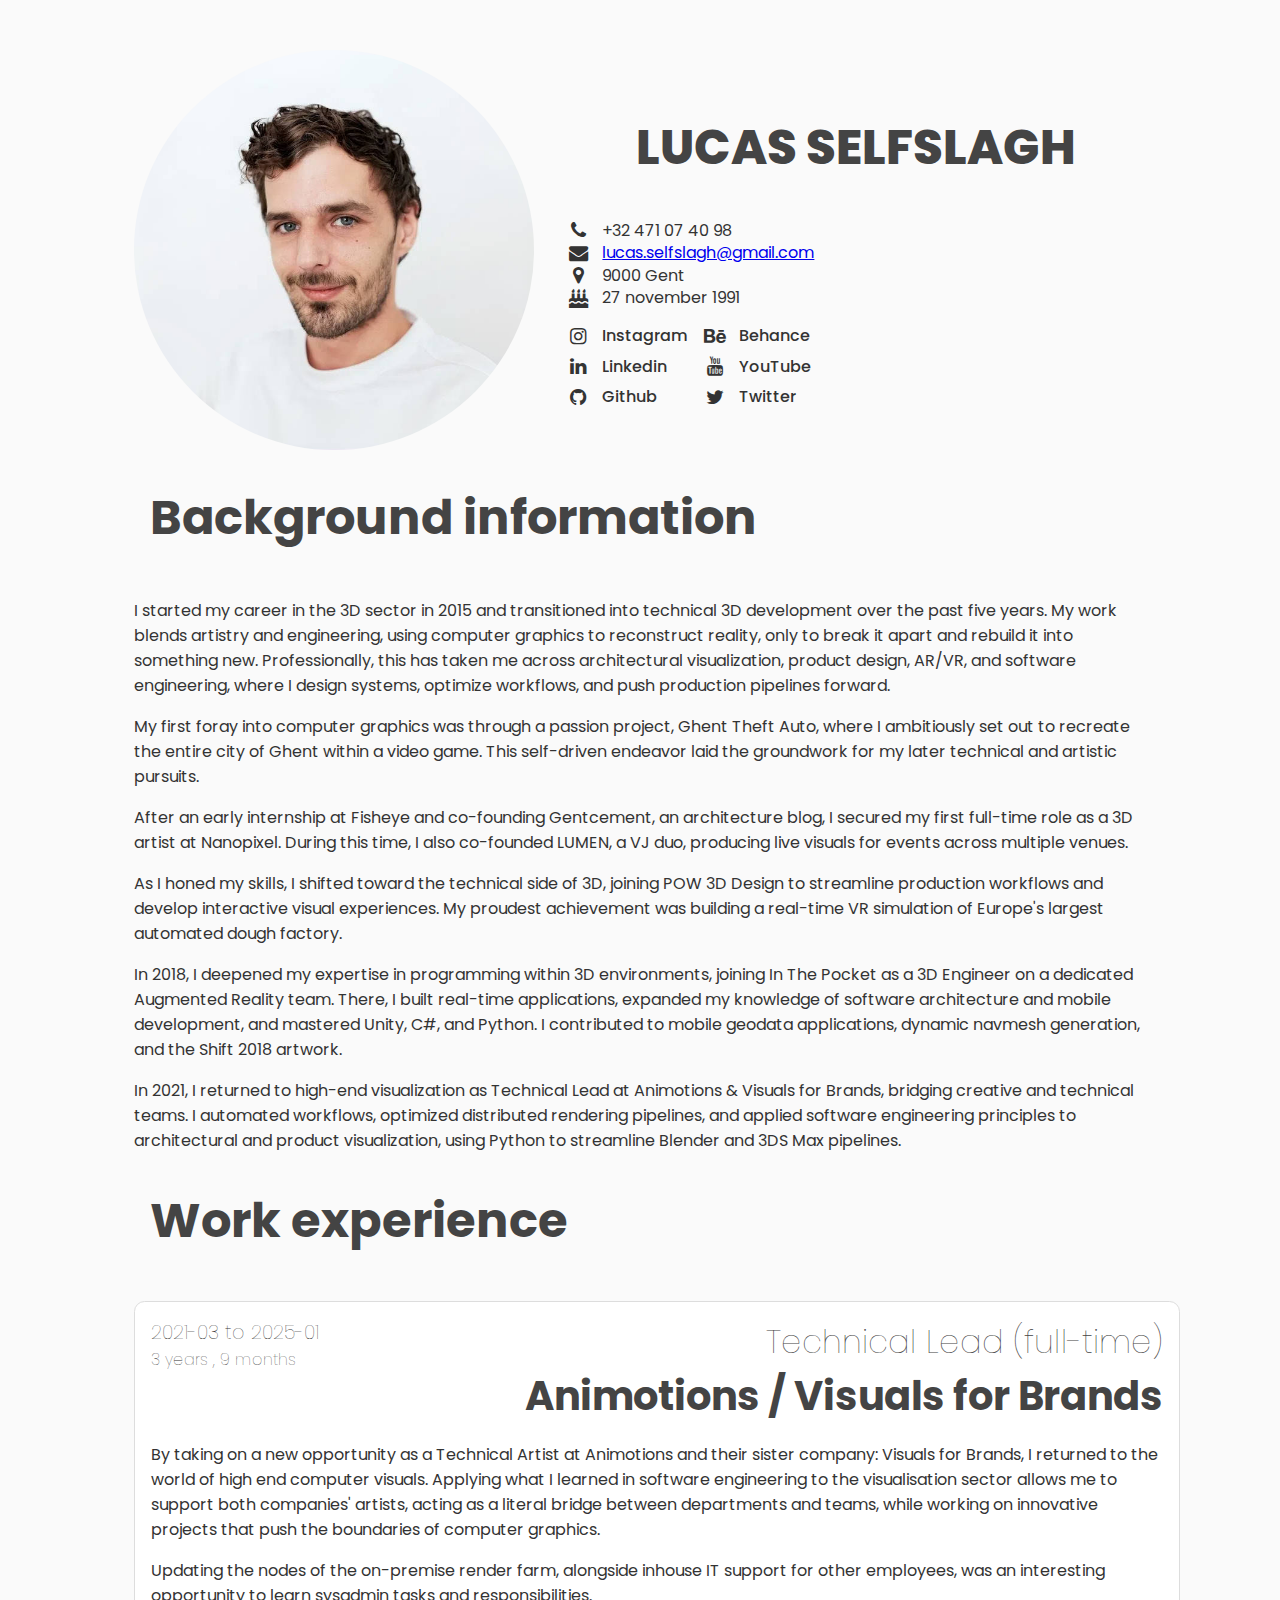
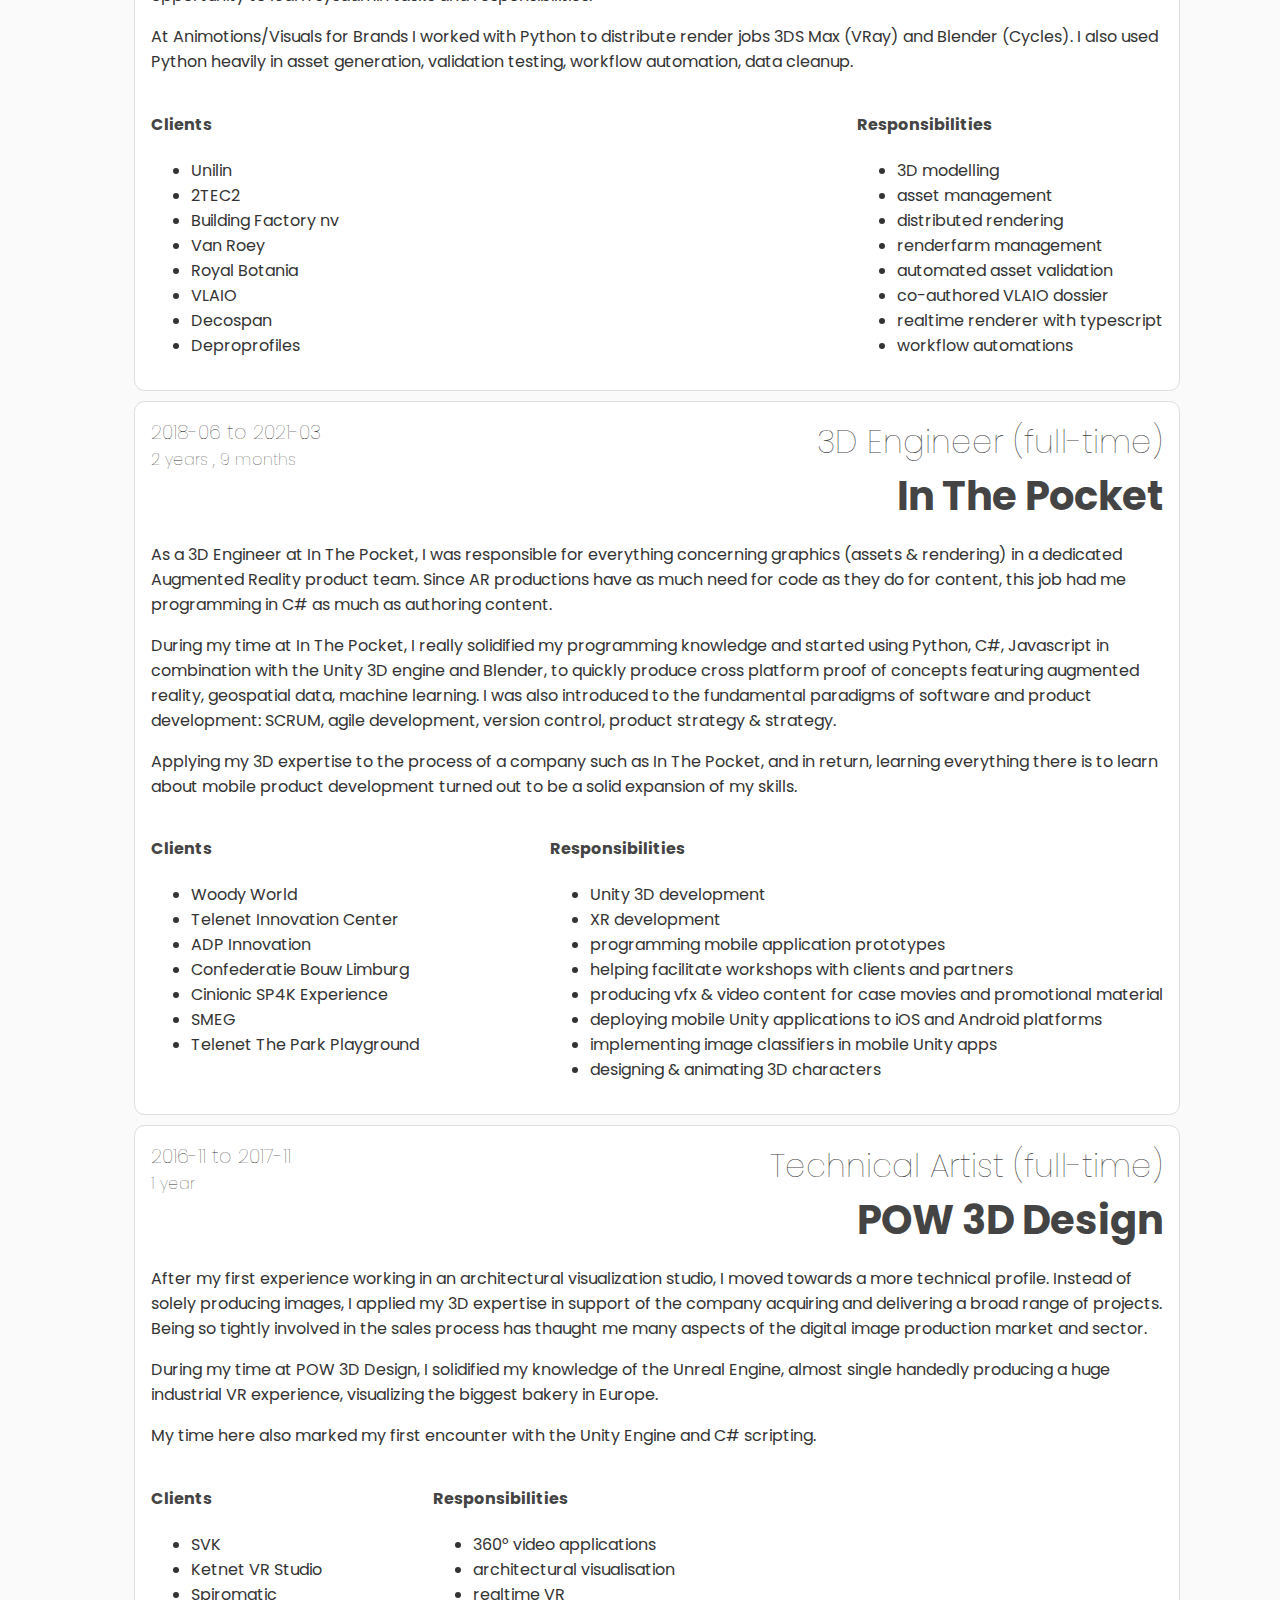
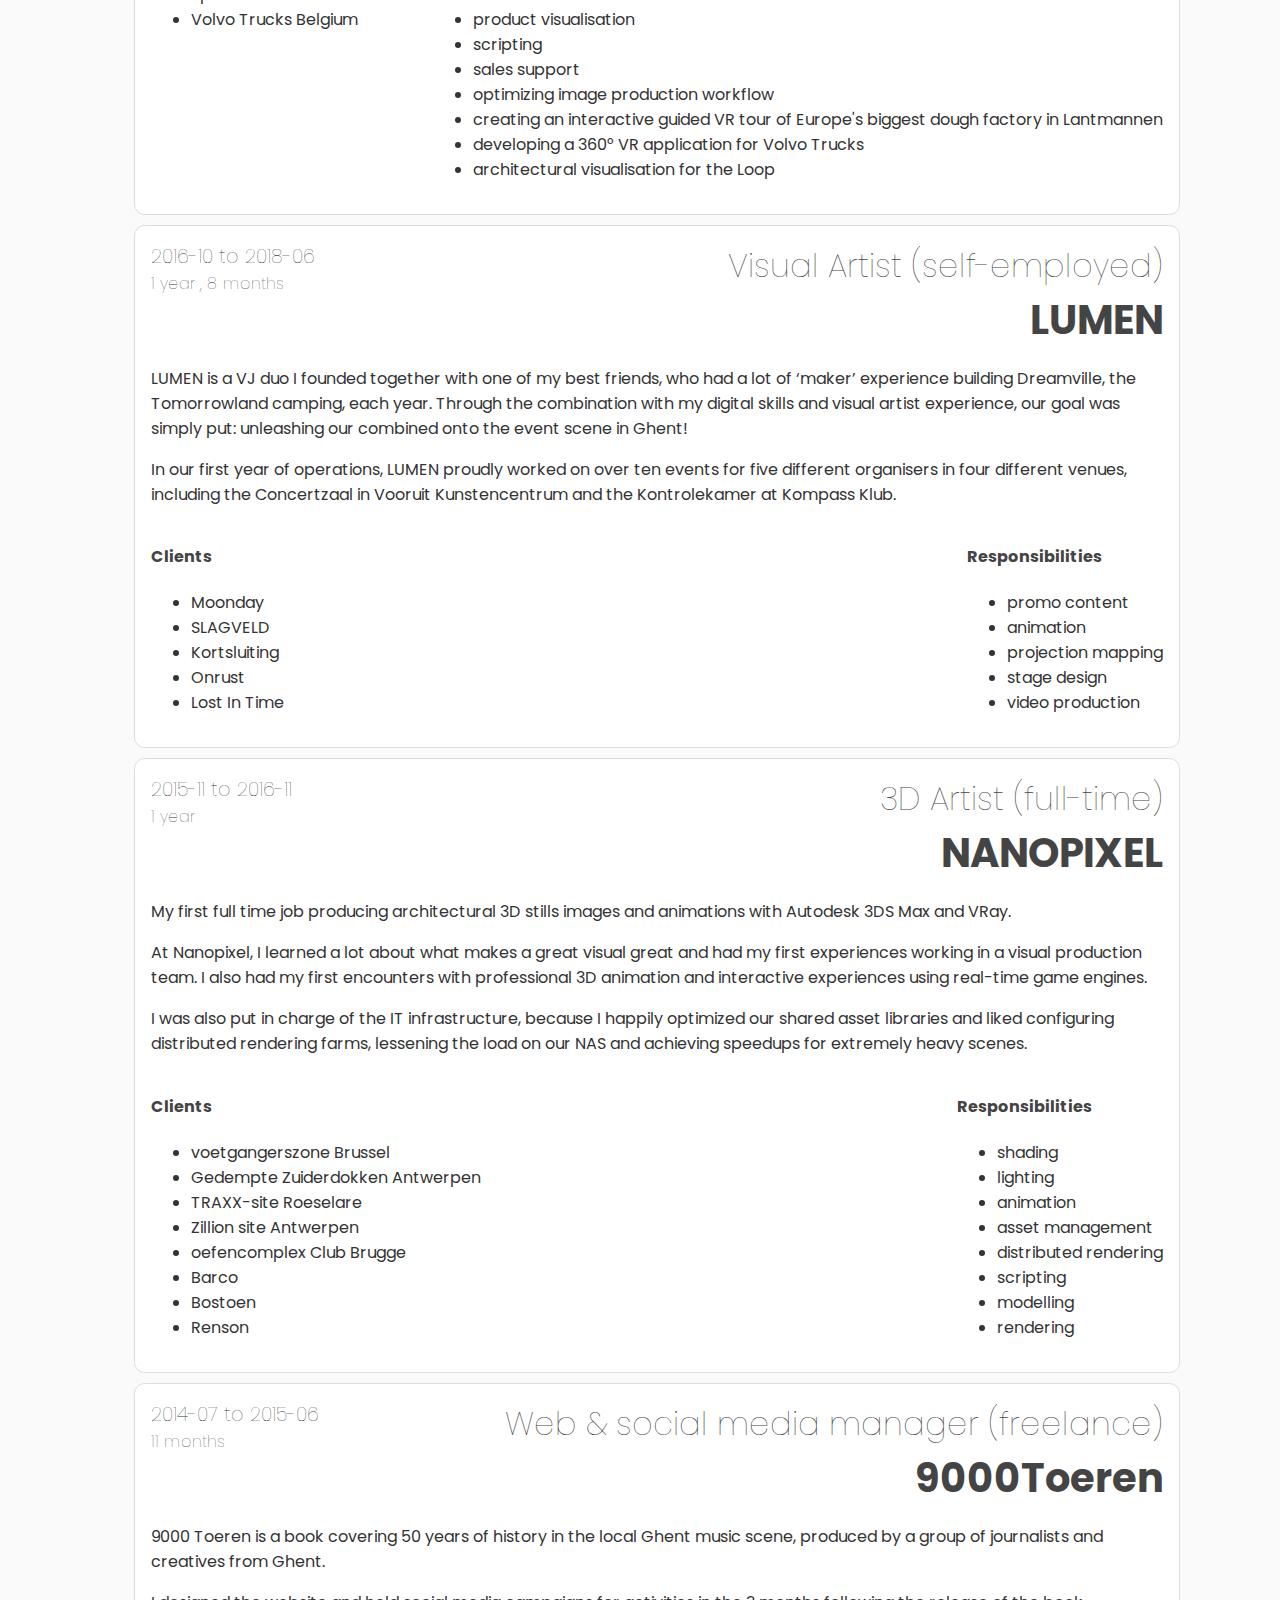
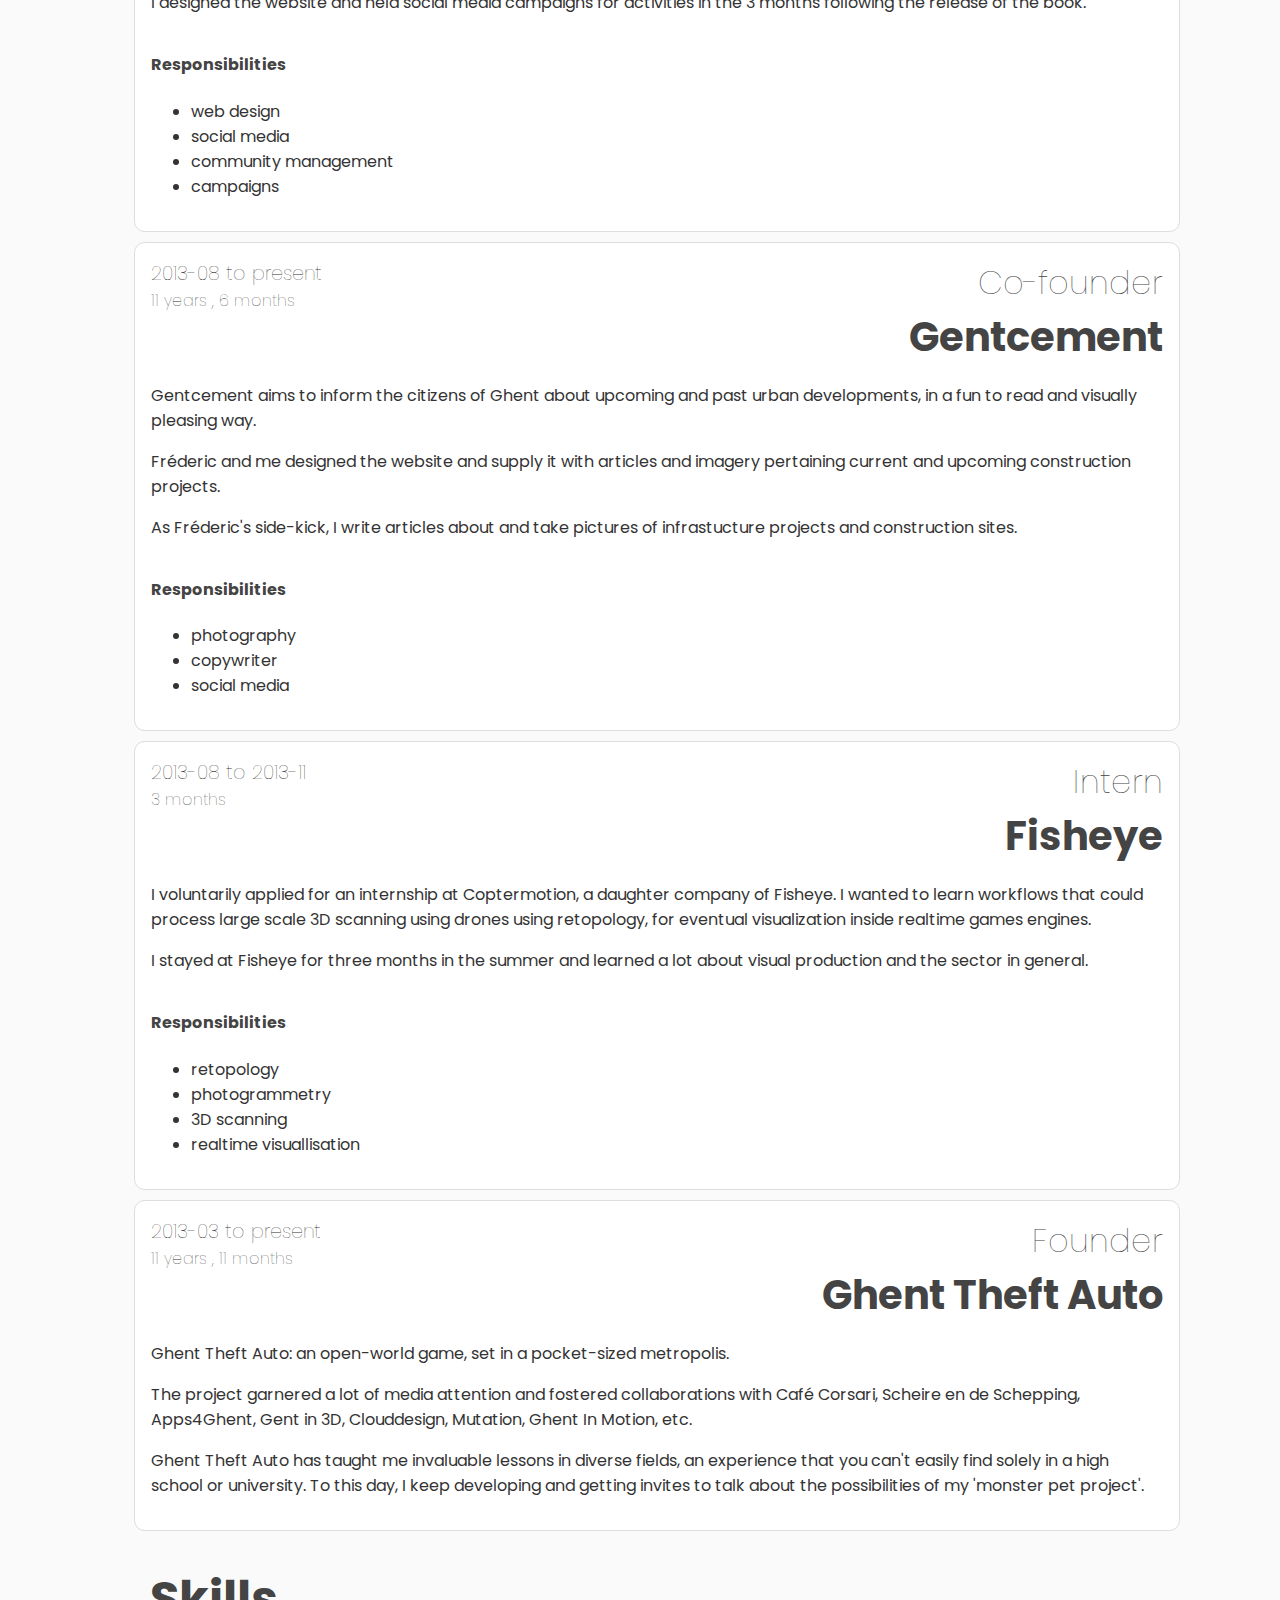
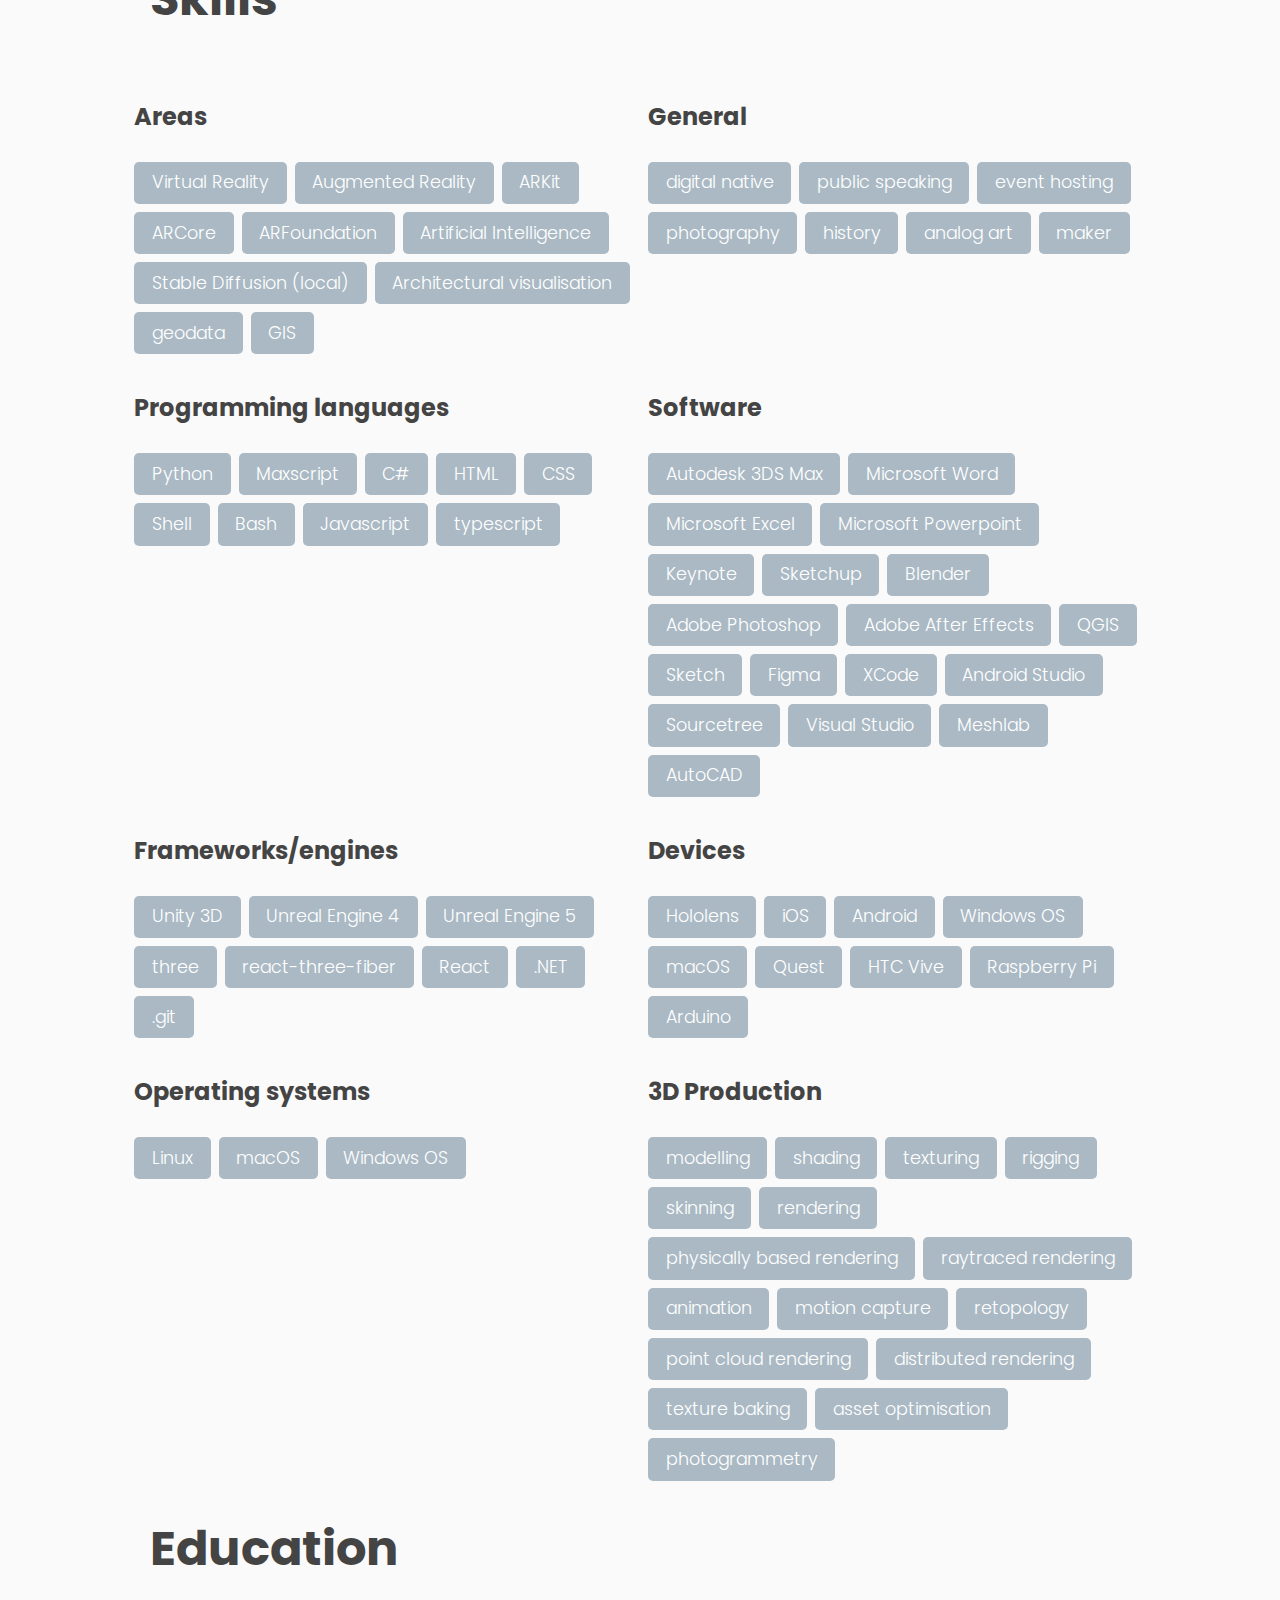
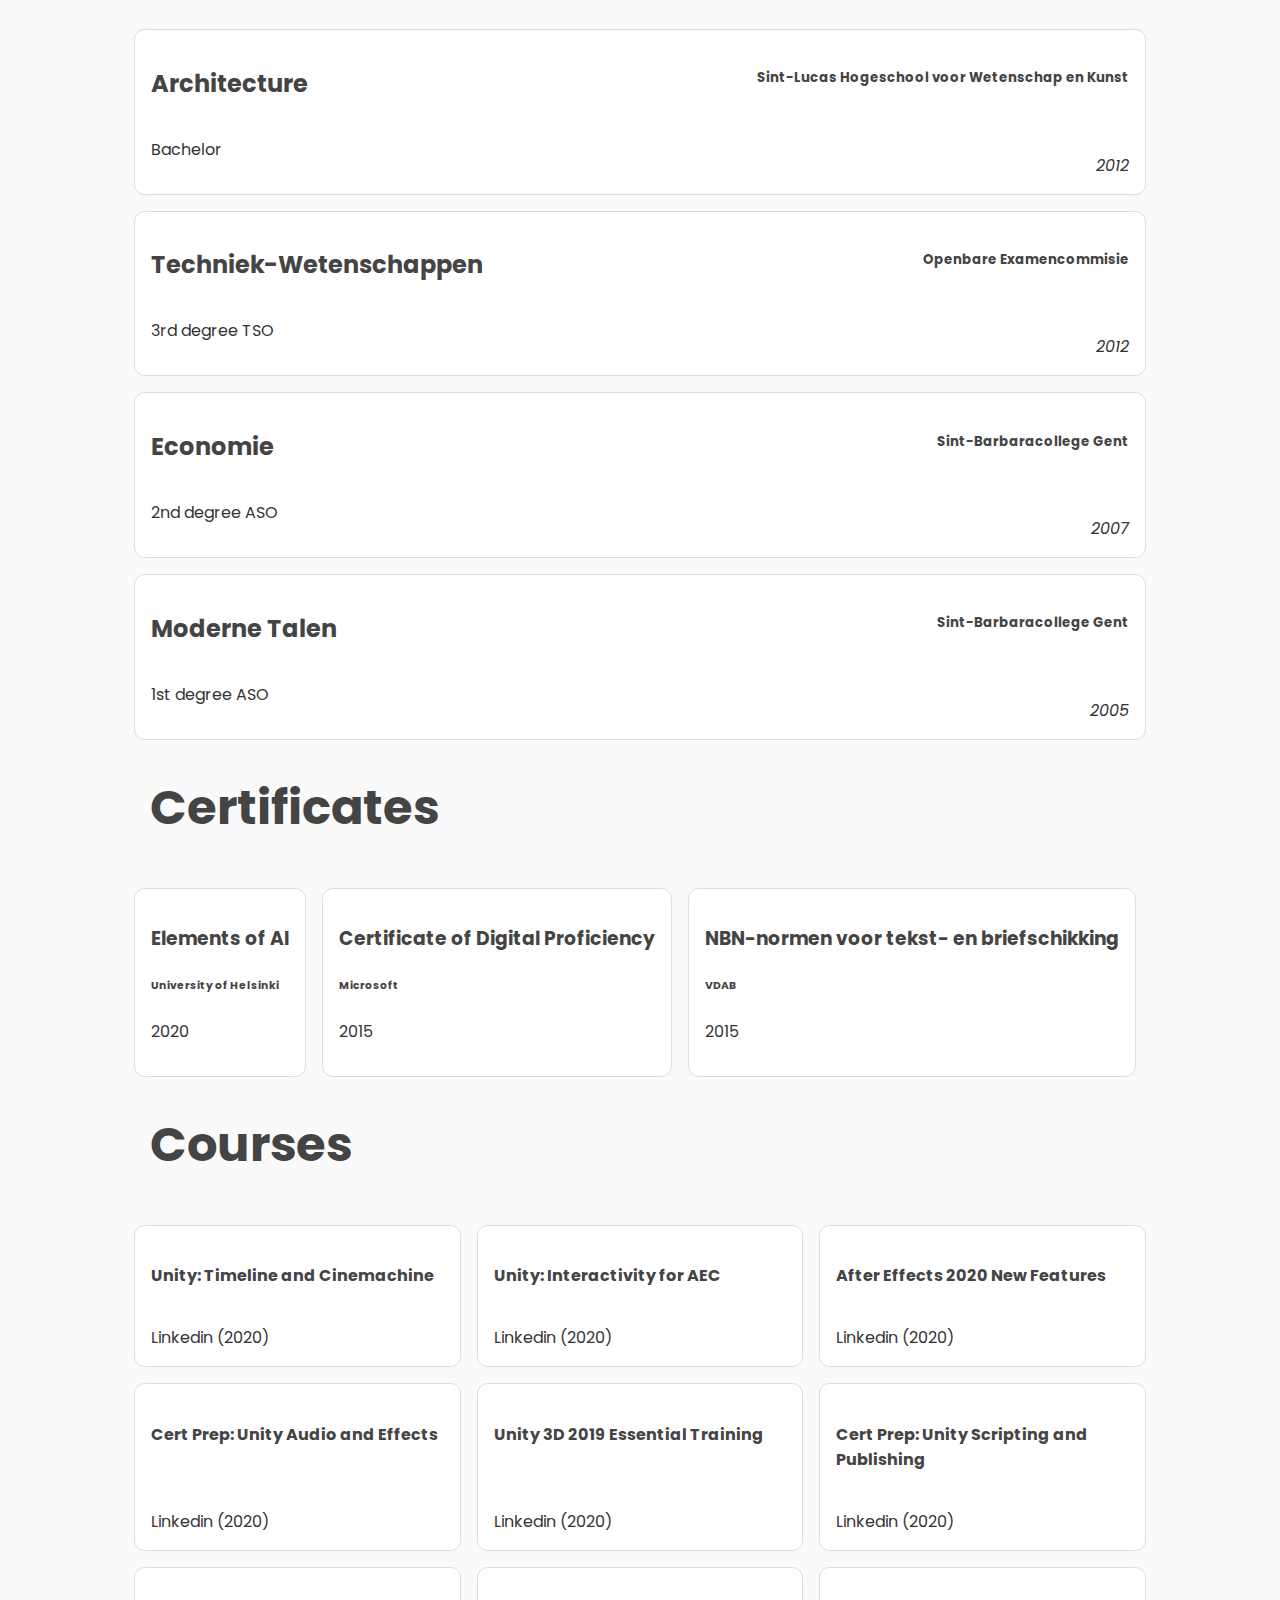
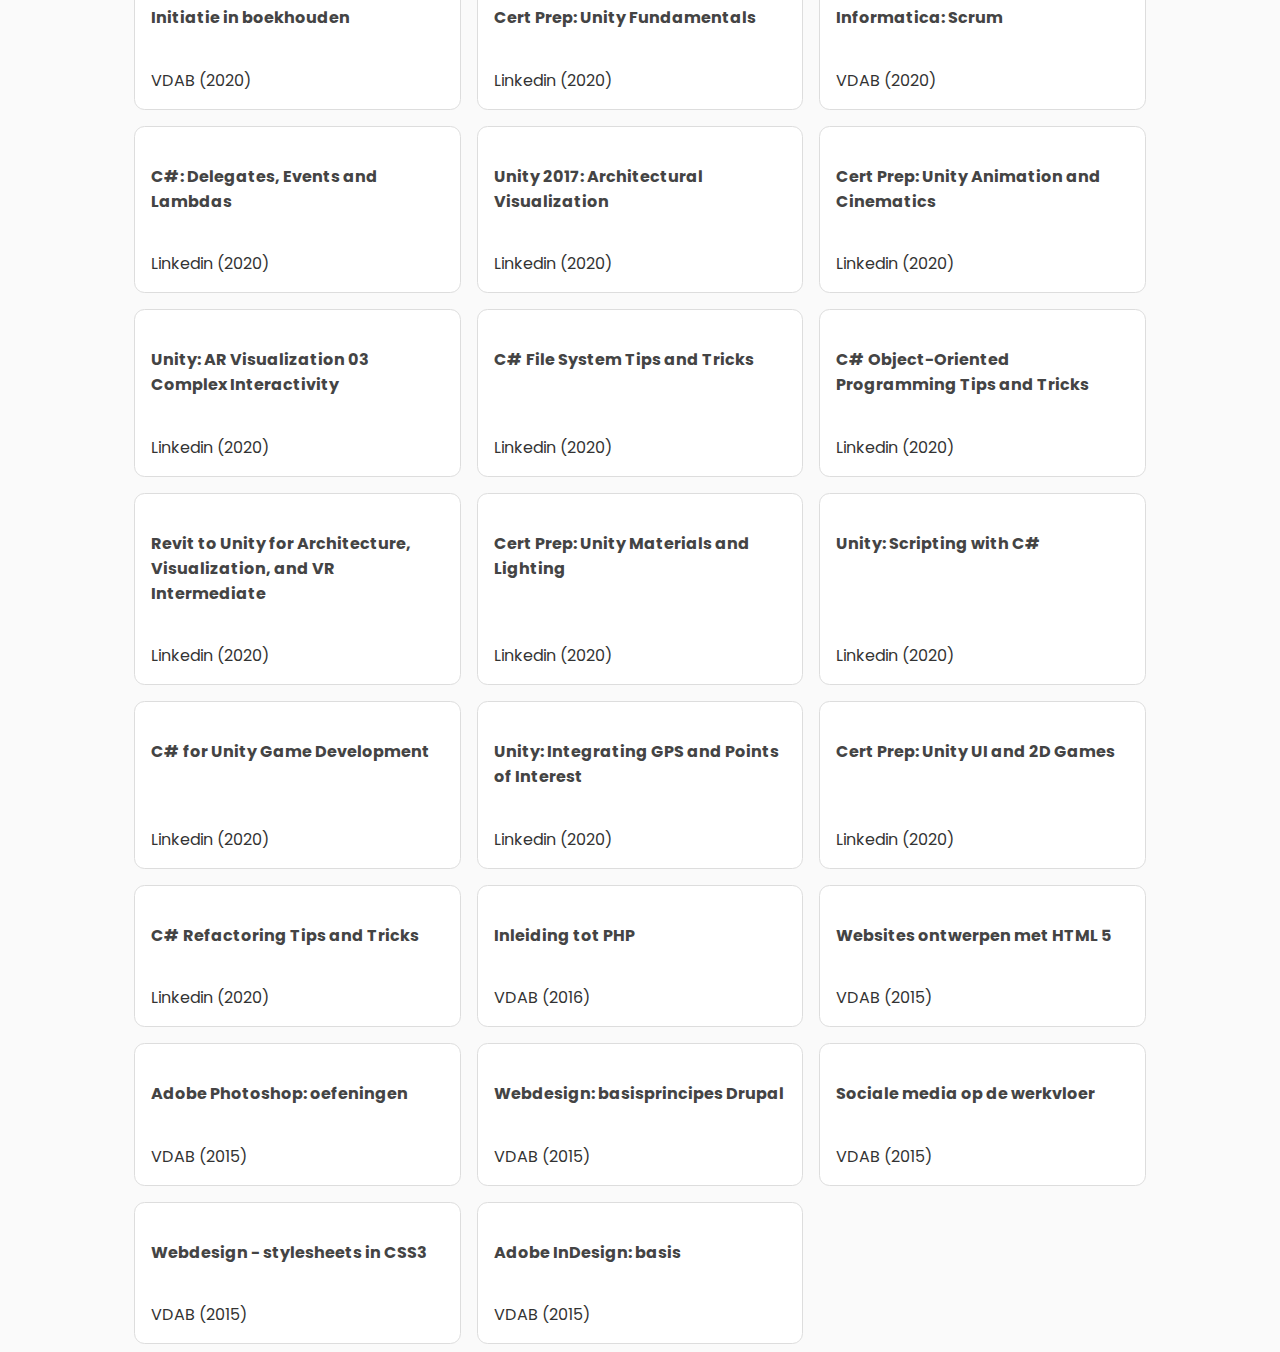
==== commit e4e5cb3f: "education stuffs" ====
--- a/en.html
+++ b/en.html
@@ -144,7 +144,6 @@
     aria-expanded="false"
     aria-controls="collapse-1"
   >
-    <!-- Toggle Activator: Job Header (Now a Clickable Button) -->
     <div class="jobheader">
       <div class="datefield">
          
@@ -154,7 +153,8 @@
          
 
         <p class="duration">
-            3 years , 9 months  
+            3 years ,
+          9 months  
         </p>
       </div>
 
@@ -166,7 +166,6 @@
       </div>
     </div>
 
-    <!-- Collapsible Content: Job Description and Responsibilities -->
     <div class="collapse" id="collapse-1">
       <div class="job">
         
@@ -244,7 +243,6 @@
     aria-expanded="false"
     aria-controls="collapse-2"
   >
-    <!-- Toggle Activator: Job Header (Now a Clickable Button) -->
     <div class="jobheader">
       <div class="datefield">
          
@@ -254,7 +252,8 @@
          
 
         <p class="duration">
-            2 years , 9 months  
+            2 years ,
+          9 months  
         </p>
       </div>
 
@@ -266,7 +265,6 @@
       </div>
     </div>
 
-    <!-- Collapsible Content: Job Description and Responsibilities -->
     <div class="collapse" id="collapse-2">
       <div class="job">
         
@@ -338,7 +336,6 @@
     aria-expanded="false"
     aria-controls="collapse-3"
   >
-    <!-- Toggle Activator: Job Header (Now a Clickable Button) -->
     <div class="jobheader">
       <div class="datefield">
          
@@ -360,7 +357,6 @@
       </div>
     </div>
 
-    <!-- Collapsible Content: Job Description and Responsibilities -->
     <div class="collapse" id="collapse-3">
       <div class="job">
         
@@ -434,7 +430,6 @@
     aria-expanded="false"
     aria-controls="collapse-4"
   >
-    <!-- Toggle Activator: Job Header (Now a Clickable Button) -->
     <div class="jobheader">
       <div class="datefield">
          
@@ -444,7 +439,8 @@
          
 
         <p class="duration">
-            1 year , 8 months  
+            1 year ,
+          8 months  
         </p>
       </div>
 
@@ -456,7 +452,6 @@
       </div>
     </div>
 
-    <!-- Collapsible Content: Job Description and Responsibilities -->
     <div class="collapse" id="collapse-4">
       <div class="job">
         
@@ -518,7 +513,6 @@
     aria-expanded="false"
     aria-controls="collapse-5"
   >
-    <!-- Toggle Activator: Job Header (Now a Clickable Button) -->
     <div class="jobheader">
       <div class="datefield">
          
@@ -540,7 +534,6 @@
       </div>
     </div>
 
-    <!-- Collapsible Content: Job Description and Responsibilities -->
     <div class="collapse" id="collapse-5">
       <div class="job">
         
@@ -618,7 +611,6 @@
     aria-expanded="false"
     aria-controls="collapse-6"
   >
-    <!-- Toggle Activator: Job Header (Now a Clickable Button) -->
     <div class="jobheader">
       <div class="datefield">
          
@@ -628,8 +620,7 @@
          
 
         <p class="duration">
-            11 months
-           
+            11 months  
         </p>
       </div>
 
@@ -641,7 +632,6 @@
       </div>
     </div>
 
-    <!-- Collapsible Content: Job Description and Responsibilities -->
     <div class="collapse" id="collapse-6">
       <div class="job">
         
@@ -684,7 +674,6 @@
     aria-expanded="false"
     aria-controls="collapse-7"
   >
-    <!-- Toggle Activator: Job Header (Now a Clickable Button) -->
     <div class="jobheader">
       <div class="datefield">
          
@@ -692,7 +681,8 @@
          
 
         <p class="duration">
-            11 years , 6 months  
+            11 years ,
+          6 months  
         </p>
       </div>
 
@@ -704,7 +694,6 @@
       </div>
     </div>
 
-    <!-- Collapsible Content: Job Description and Responsibilities -->
     <div class="collapse" id="collapse-7">
       <div class="job">
         
@@ -747,7 +736,6 @@
     aria-expanded="false"
     aria-controls="collapse-8"
   >
-    <!-- Toggle Activator: Job Header (Now a Clickable Button) -->
     <div class="jobheader">
       <div class="datefield">
          
@@ -757,20 +745,18 @@
          
 
         <p class="duration">
-            3 months
-           
+            3 months  
         </p>
       </div>
 
       <div class="jobfield">
         
-        <h3 class="role">Intern (internship)</h3>
+        <h3 class="role">Intern</h3>
         
         <h3 class="company">Fisheye</h3>
       </div>
     </div>
 
-    <!-- Collapsible Content: Job Description and Responsibilities -->
     <div class="collapse" id="collapse-8">
       <div class="job">
         
@@ -813,7 +799,6 @@
     aria-expanded="false"
     aria-controls="collapse-9"
   >
-    <!-- Toggle Activator: Job Header (Now a Clickable Button) -->
     <div class="jobheader">
       <div class="datefield">
          
@@ -821,7 +806,8 @@
          
 
         <p class="duration">
-            11 years , 11 months  
+            11 years ,
+          11 months  
         </p>
       </div>
 
@@ -833,7 +819,6 @@
       </div>
     </div>
 
-    <!-- Collapsible Content: Job Description and Responsibilities -->
     <div class="collapse" id="collapse-9">
       <div class="job">
         
@@ -856,270 +841,227 @@
 <div id="skills">
   
   <h1 class="title">Skills</h1>
-   
-  <h2 class="skill-title">Areas</h2>
-  <div class="skills">
-    
-    <div class="skill">Virtual Reality</div>
-
-    
-    <div class="skill">Augmented Reality</div>
-
-    
-    <div class="skill">ARKit</div>
-
-    
-    <div class="skill">ARCore</div>
-
-    
-    <div class="skill">ARFoundation</div>
-
-    
-    <div class="skill">Artificial Intelligence</div>
-
-    
-    <div class="skill">Stable Diffusion (local)</div>
-
-    
-    <div class="skill">Architectural visualisation</div>
-
+  
+
+  <div class="skill-container">
+    
+    <div class="skill-area">
+      <h2 class="skill-title">Areas</h2>
+      <div class="skills">
+        
+        <div class="skill">Virtual Reality</div>
+        
+        <div class="skill">Augmented Reality</div>
+        
+        <div class="skill">ARKit</div>
+        
+        <div class="skill">ARCore</div>
+        
+        <div class="skill">ARFoundation</div>
+        
+        <div class="skill">Artificial Intelligence</div>
+        
+        <div class="skill">Stable Diffusion (local)</div>
+        
+        <div class="skill">Architectural visualisation</div>
+        
+        <div class="skill">geodata</div>
+        
+        <div class="skill">GIS</div>
+        
+      </div>
+    </div>
+    
+    <div class="skill-area">
+      <h2 class="skill-title">General</h2>
+      <div class="skills">
+        
+        <div class="skill">digital native</div>
+        
+        <div class="skill">public speaking</div>
+        
+        <div class="skill">event hosting</div>
+        
+        <div class="skill">photography</div>
+        
+        <div class="skill">history</div>
+        
+        <div class="skill">analog art</div>
+        
+        <div class="skill">maker</div>
+        
+      </div>
+    </div>
+    
+    <div class="skill-area">
+      <h2 class="skill-title">Programming languages</h2>
+      <div class="skills">
+        
+        <div class="skill">Python</div>
+        
+        <div class="skill">Maxscript</div>
+        
+        <div class="skill">C#</div>
+        
+        <div class="skill">HTML</div>
+        
+        <div class="skill">CSS</div>
+        
+        <div class="skill">Shell</div>
+        
+        <div class="skill">Bash</div>
+        
+        <div class="skill">Javascript</div>
+        
+        <div class="skill">typescript</div>
+        
+      </div>
+    </div>
+    
+    <div class="skill-area">
+      <h2 class="skill-title">Software</h2>
+      <div class="skills">
+        
+        <div class="skill">Autodesk 3DS Max</div>
+        
+        <div class="skill">Microsoft Word</div>
+        
+        <div class="skill">Microsoft Excel</div>
+        
+        <div class="skill">Microsoft Powerpoint</div>
+        
+        <div class="skill">Keynote</div>
+        
+        <div class="skill">Sketchup</div>
+        
+        <div class="skill">Blender</div>
+        
+        <div class="skill">Adobe Photoshop</div>
+        
+        <div class="skill">Adobe After Effects</div>
+        
+        <div class="skill">QGIS</div>
+        
+        <div class="skill">Sketch</div>
+        
+        <div class="skill">Figma</div>
+        
+        <div class="skill">XCode</div>
+        
+        <div class="skill">Android Studio</div>
+        
+        <div class="skill">Sourcetree</div>
+        
+        <div class="skill">Visual Studio</div>
+        
+        <div class="skill">Meshlab</div>
+        
+        <div class="skill">AutoCAD</div>
+        
+      </div>
+    </div>
+    
+    <div class="skill-area">
+      <h2 class="skill-title">Frameworks/engines</h2>
+      <div class="skills">
+        
+        <div class="skill">Unity 3D</div>
+        
+        <div class="skill">Unreal Engine 4</div>
+        
+        <div class="skill">Unreal Engine 5</div>
+        
+        <div class="skill">three</div>
+        
+        <div class="skill">react-three-fiber</div>
+        
+        <div class="skill">React</div>
+        
+        <div class="skill">.NET</div>
+        
+        <div class="skill">.git</div>
+        
+      </div>
+    </div>
+    
+    <div class="skill-area">
+      <h2 class="skill-title">Devices</h2>
+      <div class="skills">
+        
+        <div class="skill">Hololens</div>
+        
+        <div class="skill">iOS</div>
+        
+        <div class="skill">Android</div>
+        
+        <div class="skill">Windows OS</div>
+        
+        <div class="skill">macOS</div>
+        
+        <div class="skill">Quest</div>
+        
+        <div class="skill">HTC Vive</div>
+        
+        <div class="skill">Raspberry Pi</div>
+        
+        <div class="skill">Arduino</div>
+        
+      </div>
+    </div>
+    
+    <div class="skill-area">
+      <h2 class="skill-title">Operating systems</h2>
+      <div class="skills">
+        
+        <div class="skill">Linux</div>
+        
+        <div class="skill">macOS</div>
+        
+        <div class="skill">Windows OS</div>
+        
+      </div>
+    </div>
+    
+    <div class="skill-area">
+      <h2 class="skill-title">3D Production</h2>
+      <div class="skills">
+        
+        <div class="skill">modelling</div>
+        
+        <div class="skill">shading</div>
+        
+        <div class="skill">texturing</div>
+        
+        <div class="skill">rigging</div>
+        
+        <div class="skill">skinning</div>
+        
+        <div class="skill">rendering</div>
+        
+        <div class="skill">physically based rendering</div>
+        
+        <div class="skill">raytraced rendering</div>
+        
+        <div class="skill">animation</div>
+        
+        <div class="skill">motion capture</div>
+        
+        <div class="skill">retopology</div>
+        
+        <div class="skill">point cloud rendering</div>
+        
+        <div class="skill">distributed rendering</div>
+        
+        <div class="skill">texture baking</div>
+        
+        <div class="skill">asset optimisation</div>
+        
+        <div class="skill">photogrammetry</div>
+        
+      </div>
+    </div>
     
   </div>
-  
-  <h2 class="skill-title">General</h2>
-  <div class="skills">
-    
-    <div class="skill">digital native</div>
-
-    
-    <div class="skill">public speaking</div>
-
-    
-    <div class="skill">event hosting</div>
-
-    
-    <div class="skill">photography</div>
-
-    
-    <div class="skill">history</div>
-
-    
-    <div class="skill">analog art</div>
-
-    
-  </div>
-  
-  <h2 class="skill-title">Programming languages</h2>
-  <div class="skills">
-    
-    <div class="skill">Python</div>
-
-    
-    <div class="skill">Maxscript</div>
-
-    
-    <div class="skill">C#</div>
-
-    
-    <div class="skill">HTML</div>
-
-    
-    <div class="skill">CSS</div>
-
-    
-    <div class="skill">Git</div>
-
-    
-    <div class="skill">Windows OS</div>
-
-    
-    <div class="skill">macOS</div>
-
-    
-    <div class="skill">Linux</div>
-
-    
-    <div class="skill">NodeJS</div>
-
-    
-    <div class="skill">Shell</div>
-
-    
-    <div class="skill">Bash</div>
-
-    
-    <div class="skill">.NET</div>
-
-    
-    <div class="skill">Javascript</div>
-
-    
-    <div class="skill">React</div>
-
-    
-  </div>
-  
-  <h2 class="skill-title">Software</h2>
-  <div class="skills">
-    
-    <div class="skill">Autodesk 3DS Max</div>
-
-    
-    <div class="skill">Microsoft Word</div>
-
-    
-    <div class="skill">Microsoft Excel</div>
-
-    
-    <div class="skill">Microsoft Powerpoint</div>
-
-    
-    <div class="skill">Keynote</div>
-
-    
-    <div class="skill">Sketchup</div>
-
-    
-    <div class="skill">Blender</div>
-
-    
-    <div class="skill">Adobe Photoshop</div>
-
-    
-    <div class="skill">Adobe After Effects</div>
-
-    
-    <div class="skill">QGIS</div>
-
-    
-    <div class="skill">Sketch</div>
-
-    
-    <div class="skill">Figma</div>
-
-    
-    <div class="skill">XCode</div>
-
-    
-    <div class="skill">Android Studio</div>
-
-    
-    <div class="skill">Sourcetree</div>
-
-    
-    <div class="skill">Visual Studio</div>
-
-    
-    <div class="skill">Meshlab</div>
-
-    
-    <div class="skill">AutoCAD</div>
-
-    
-  </div>
-  
-  <h2 class="skill-title">Frameworks/engines</h2>
-  <div class="skills">
-    
-    <div class="skill">Unity 3D</div>
-
-    
-    <div class="skill">Unreal Engine 4</div>
-
-    
-    <div class="skill">Unreal Engine 5</div>
-
-    
-    <div class="skill">three</div>
-
-    
-    <div class="skill">react-three-fiber</div>
-
-    
-    <div class="skill">React</div>
-
-    
-  </div>
-  
-  <h2 class="skill-title">Devices</h2>
-  <div class="skills">
-    
-    <div class="skill">Hololens</div>
-
-    
-    <div class="skill">iOS</div>
-
-    
-    <div class="skill">Android</div>
-
-    
-    <div class="skill">Windows OS</div>
-
-    
-    <div class="skill">macOS</div>
-
-    
-    <div class="skill">Quest</div>
-
-    
-    <div class="skill">HTC Vive</div>
-
-    
-  </div>
-  
-  <h2 class="skill-title">3D Production</h2>
-  <div class="skills">
-    
-    <div class="skill">modelling</div>
-
-    
-    <div class="skill">shading</div>
-
-    
-    <div class="skill">texturing</div>
-
-    
-    <div class="skill">rigging</div>
-
-    
-    <div class="skill">skinning</div>
-
-    
-    <div class="skill">rendering</div>
-
-    
-    <div class="skill">physically based rendering</div>
-
-    
-    <div class="skill">raytraced rendering</div>
-
-    
-    <div class="skill">animation</div>
-
-    
-    <div class="skill">motion capture</div>
-
-    
-    <div class="skill">retopology</div>
-
-    
-    <div class="skill">point cloud rendering</div>
-
-    
-    <div class="skill">distributed rendering</div>
-
-    
-    <div class="skill">texture baking</div>
-
-    
-    <div class="skill">asset optimisation</div>
-
-    
-    <div class="skill">photogrammetry</div>
-
-    
-  </div>
-  
 </div>
 <div class="page-break"></div>
 <div>
@@ -1128,32 +1070,88 @@
   
   <div id="educations">
     
-    <article class="item">
-      <h2>Architecture</h2>
-      <h5>Sint-Lucas Hogeschool voor Wetenschap en Kunst</h5>
-      <p>Bachelor</p>
-      <i>2012-01-01</i>
+    <article
+      class="item"
+      style="display: flex; flex-direction: row; justify-content: space-between"
+    >
+      <div style="display: flex; flex-direction: column">
+        <h2>Architecture</h2>
+        <p>Bachelor</p>
+      </div>
+      <div
+        style="
+          display: flex;
+          flex-direction: column;
+          align-items: flex-end;
+          justify-content: space-between;
+        "
+      >
+        <h5>Sint-Lucas Hogeschool voor Wetenschap en Kunst</h5>
+        <i>2012</i>
+      </div>
     </article>
     
-    <article class="item">
-      <h2>Techniek-Wetenschappen</h2>
-      <h5>Openbare Examencommisie</h5>
-      <p>3rd degree TSO</p>
-      <i>2012-01-01</i>
+    <article
+      class="item"
+      style="display: flex; flex-direction: row; justify-content: space-between"
+    >
+      <div style="display: flex; flex-direction: column">
+        <h2>Techniek-Wetenschappen</h2>
+        <p>3rd degree TSO</p>
+      </div>
+      <div
+        style="
+          display: flex;
+          flex-direction: column;
+          align-items: flex-end;
+          justify-content: space-between;
+        "
+      >
+        <h5>Openbare Examencommisie</h5>
+        <i>2012</i>
+      </div>
     </article>
     
-    <article class="item">
-      <h2>Economie</h2>
-      <h5>Sint-Barbaracollege Gent</h5>
-      <p>2nd degree ASO</p>
-      <i>2007-01-01</i>
+    <article
+      class="item"
+      style="display: flex; flex-direction: row; justify-content: space-between"
+    >
+      <div style="display: flex; flex-direction: column">
+        <h2>Economie</h2>
+        <p>2nd degree ASO</p>
+      </div>
+      <div
+        style="
+          display: flex;
+          flex-direction: column;
+          align-items: flex-end;
+          justify-content: space-between;
+        "
+      >
+        <h5>Sint-Barbaracollege Gent</h5>
+        <i>2007</i>
+      </div>
     </article>
     
-    <article class="item">
-      <h2>Moderne Talen</h2>
-      <h5>Sint-Barbaracollege Gent</h5>
-      <p>1st degree ASO</p>
-      <i>2005-01-01</i>
+    <article
+      class="item"
+      style="display: flex; flex-direction: row; justify-content: space-between"
+    >
+      <div style="display: flex; flex-direction: column">
+        <h2>Moderne Talen</h2>
+        <p>1st degree ASO</p>
+      </div>
+      <div
+        style="
+          display: flex;
+          flex-direction: column;
+          align-items: flex-end;
+          justify-content: space-between;
+        "
+      >
+        <h5>Sint-Barbaracollege Gent</h5>
+        <i>2005</i>
+      </div>
     </article>
     
   </div>
--- a/static/main.css
+++ b/static/main.css
@@ -3,7 +3,7 @@
   --background-color: #fafafa;
   --primary-color: #333;
   --secondary-color: #444;
-  --accent-color: #5f788a;
+  --accent-color: #aab9c4;
   --font-family: "Poppins", sans-serif;
   --font-size-large: 3.7rem;
   --font-size-medium: 2rem;
@@ -58,9 +58,23 @@
   color: #fff;
 }
 
-.skill-title {
-  font-size: large;
-  font-weight: 600;
+.skill-container {
+  display: grid;
+  grid-template-columns: 1fr; /* Default: single column */
+  gap: 1rem;
+}
+
+@media (min-width: 768px) {
+  /* Tablet & Desktop */
+  .skill-container {
+    grid-template-columns: repeat(2, 1fr); /* Two columns */
+  }
+}
+
+.skill-area {
+  display: flex;
+  flex-direction: column;
+  gap: 0.5rem;
 }
 
 .bg-steel {
@@ -236,7 +250,7 @@
 }
 
 .btn-toggle:hover {
-  background: rgba(0, 0, 0, 0.05);
+  background: rgba(0, 0, 0, 0.02);
 }
 
 #mugshot {
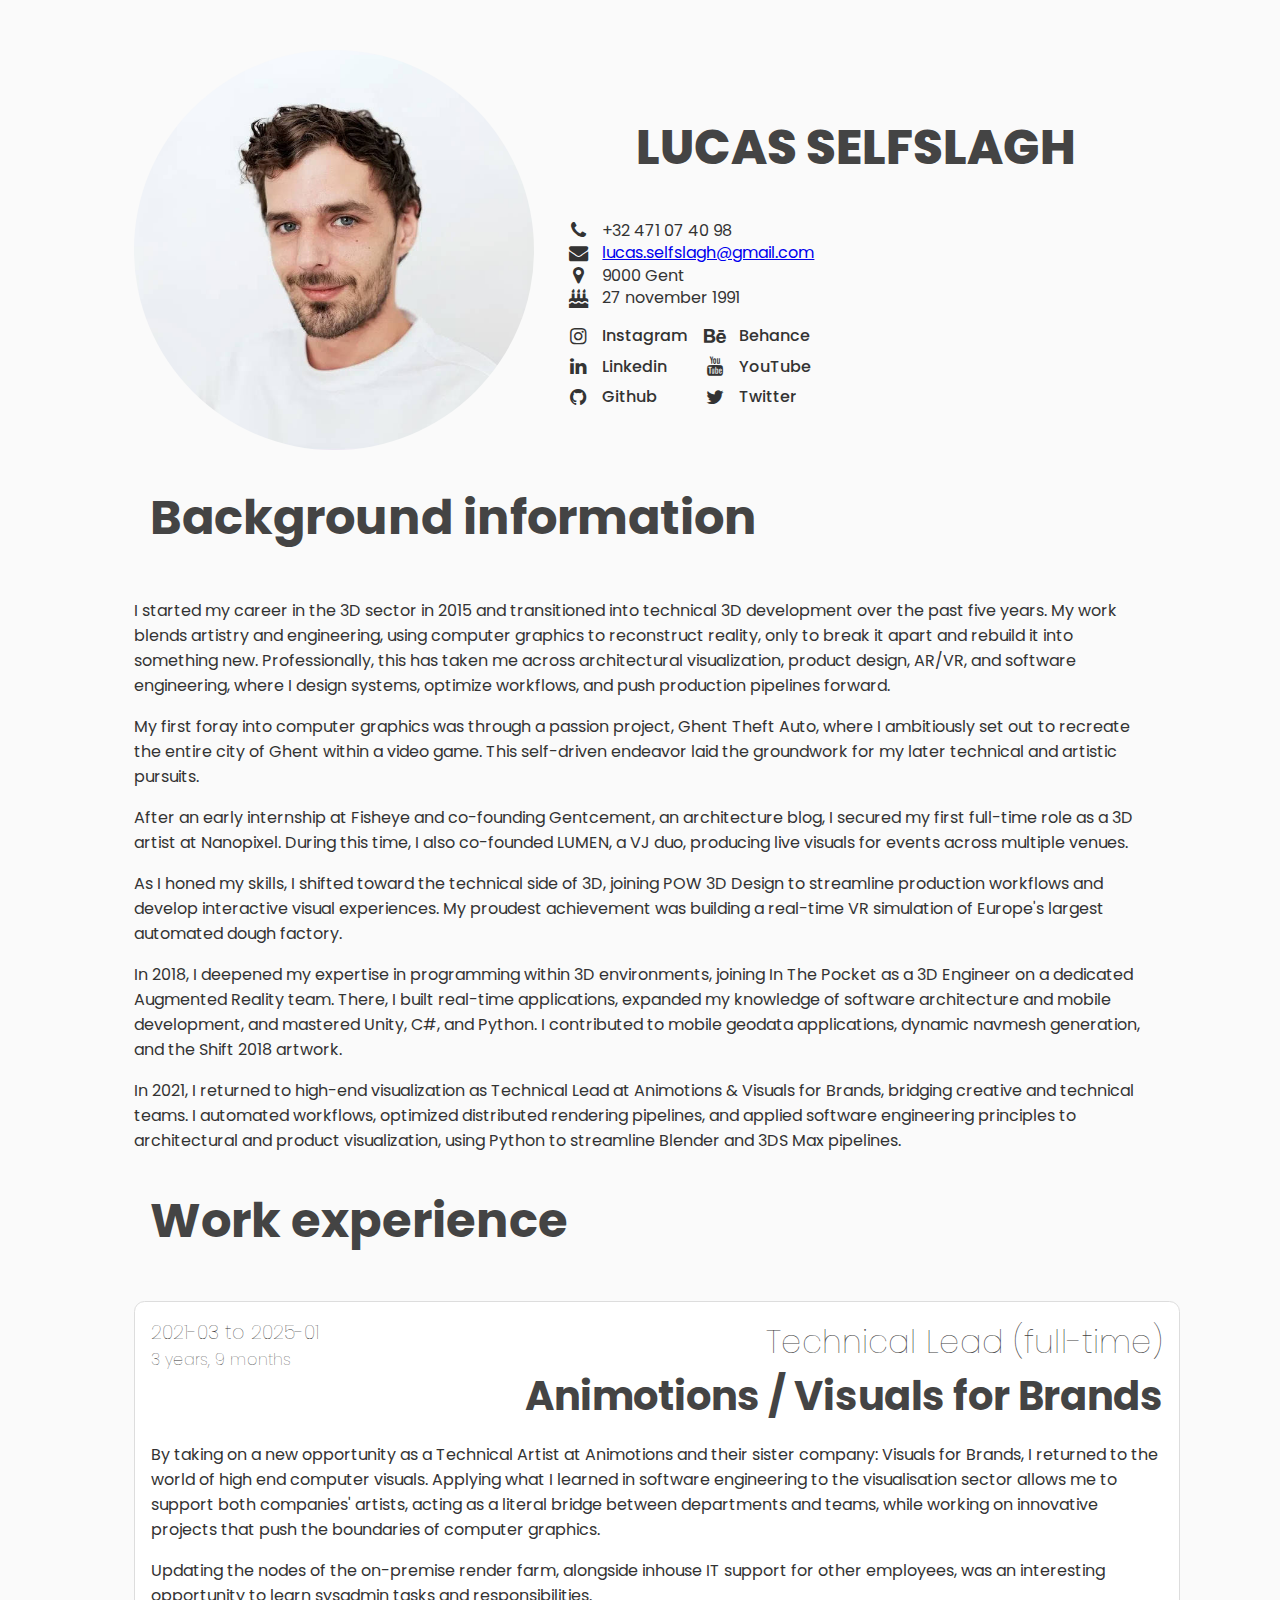
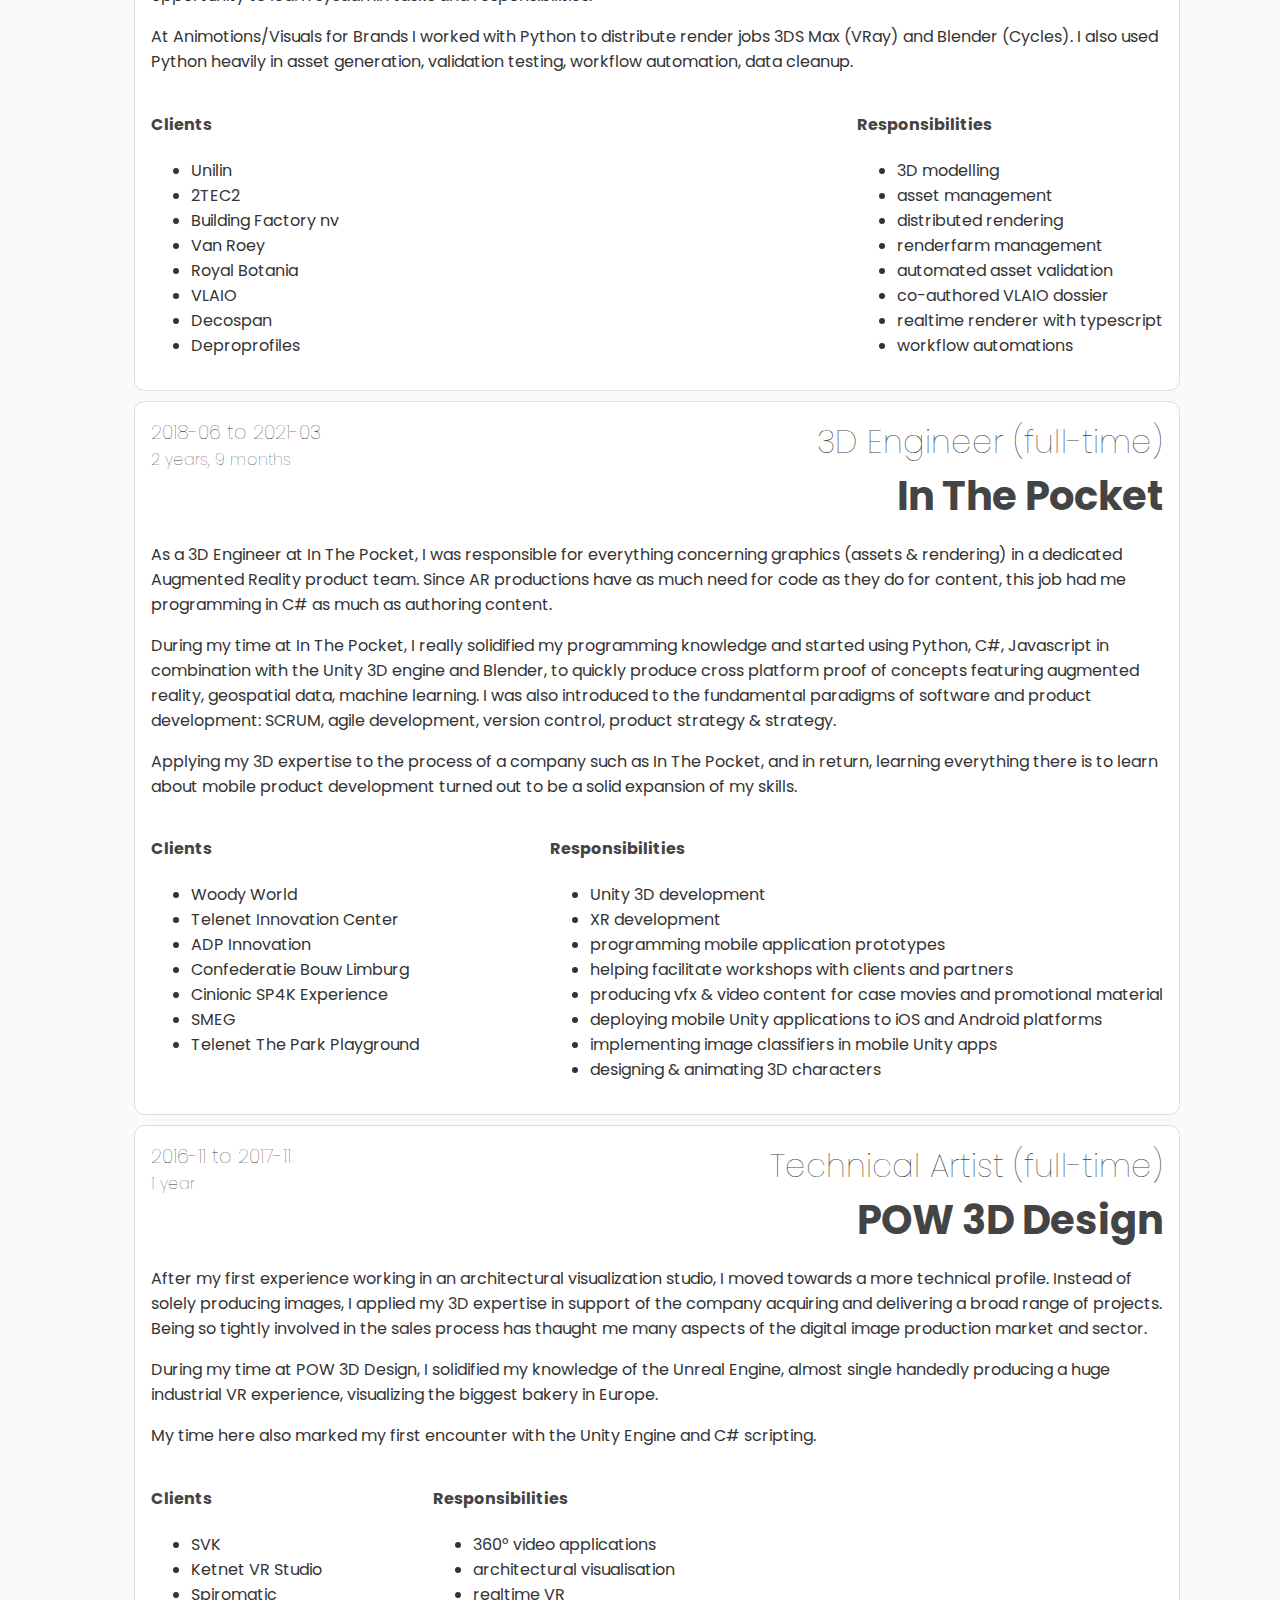
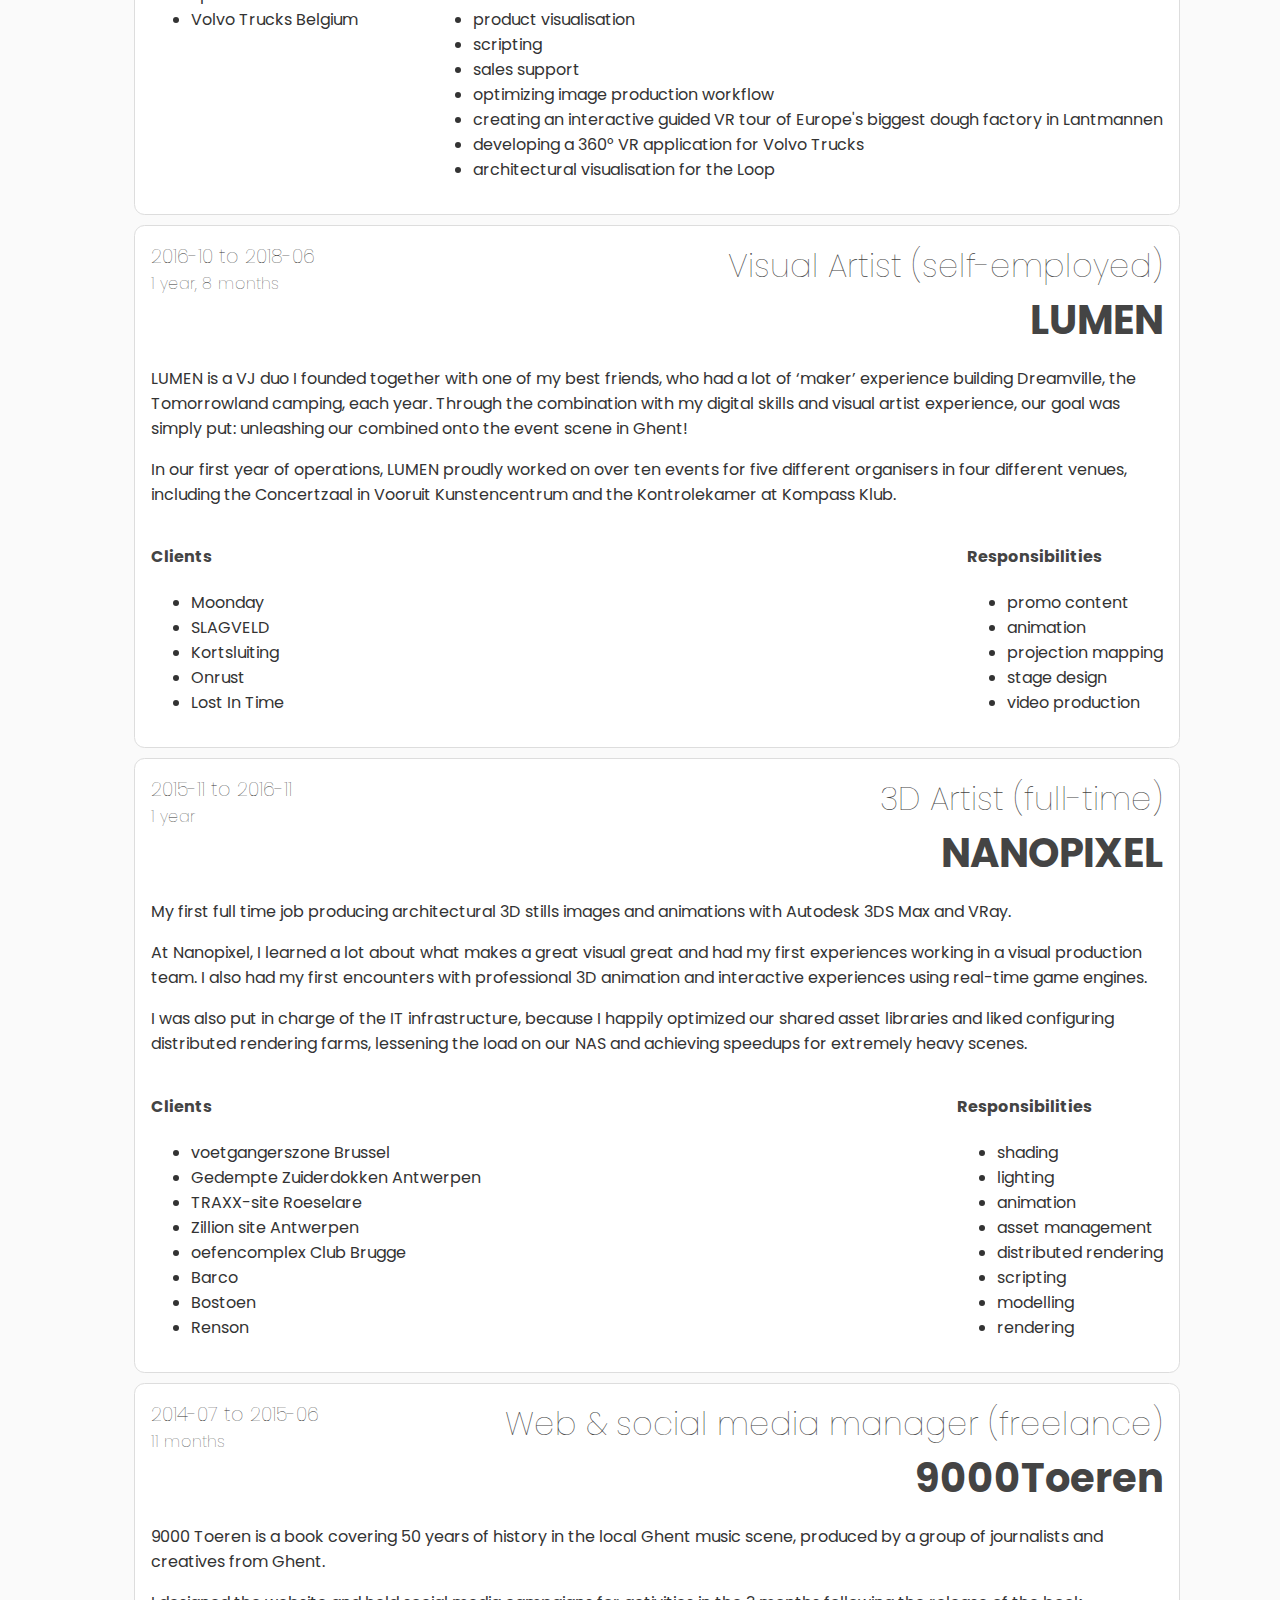
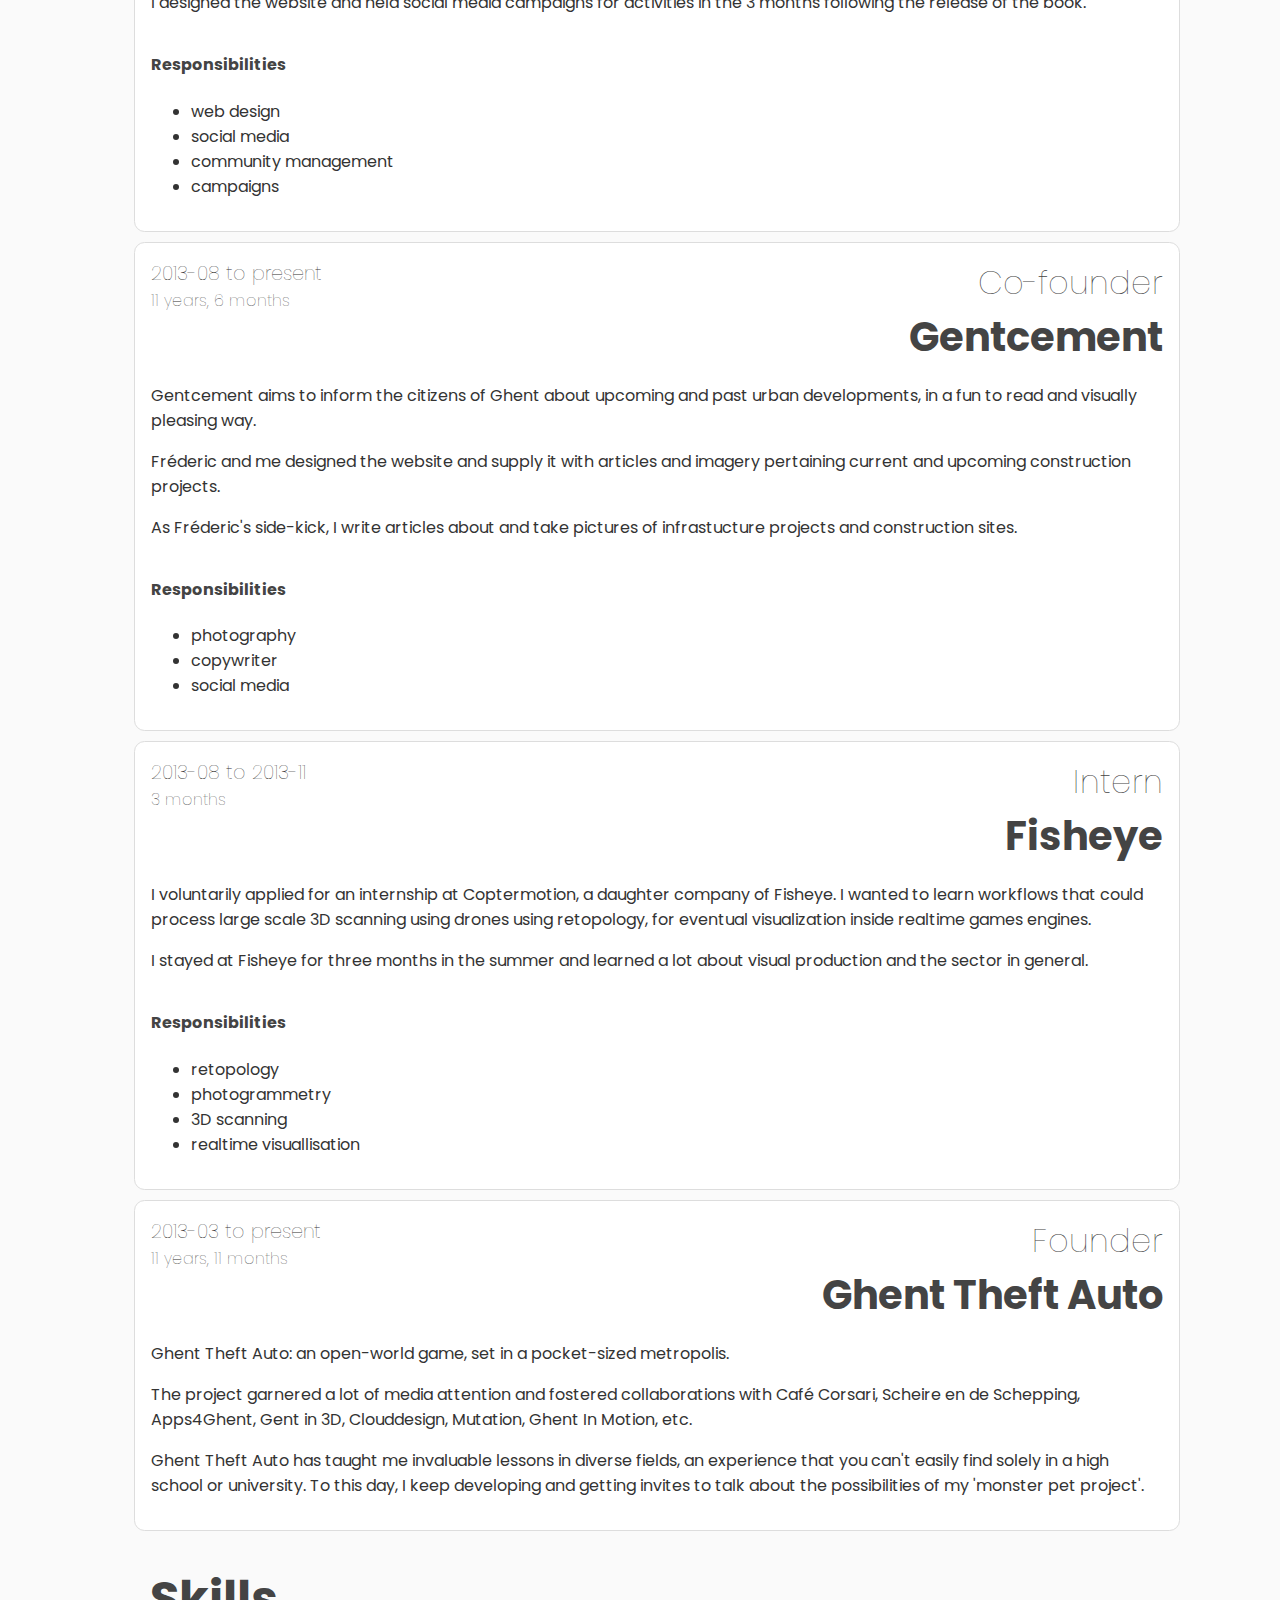
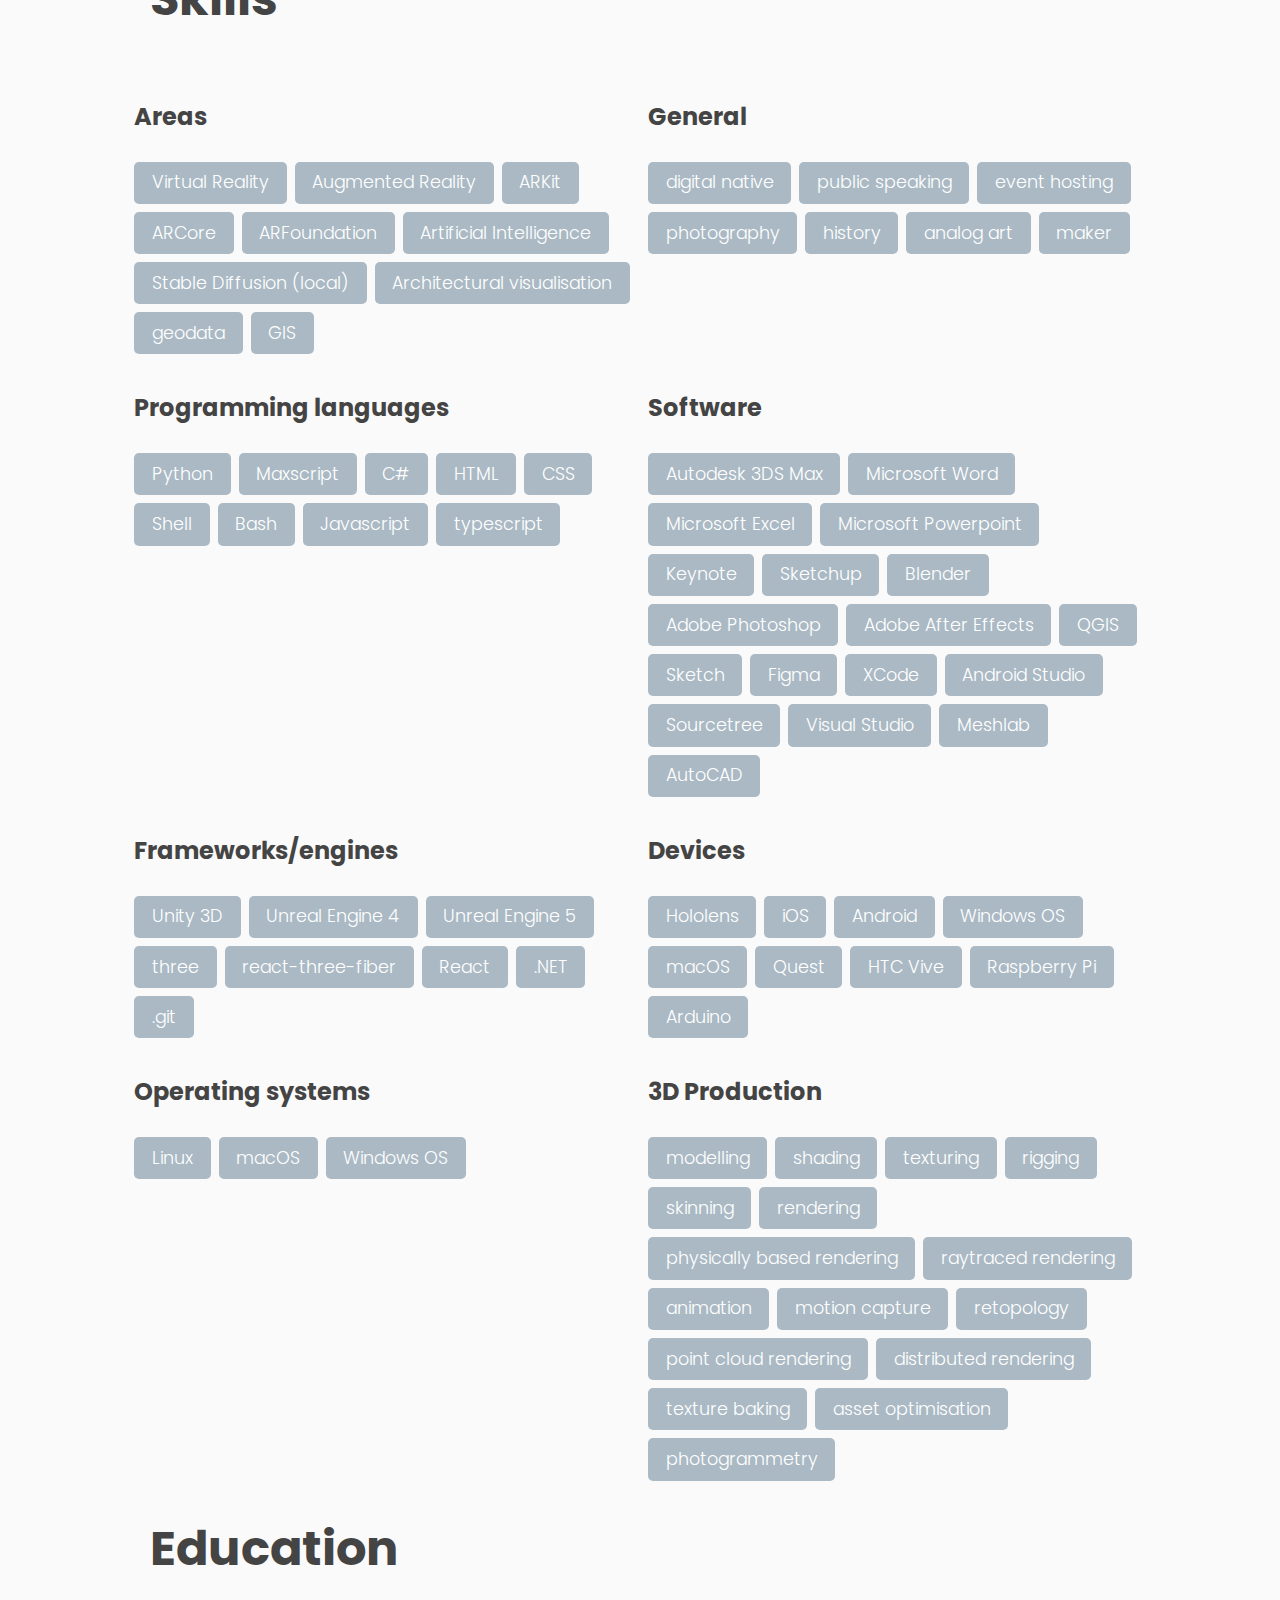
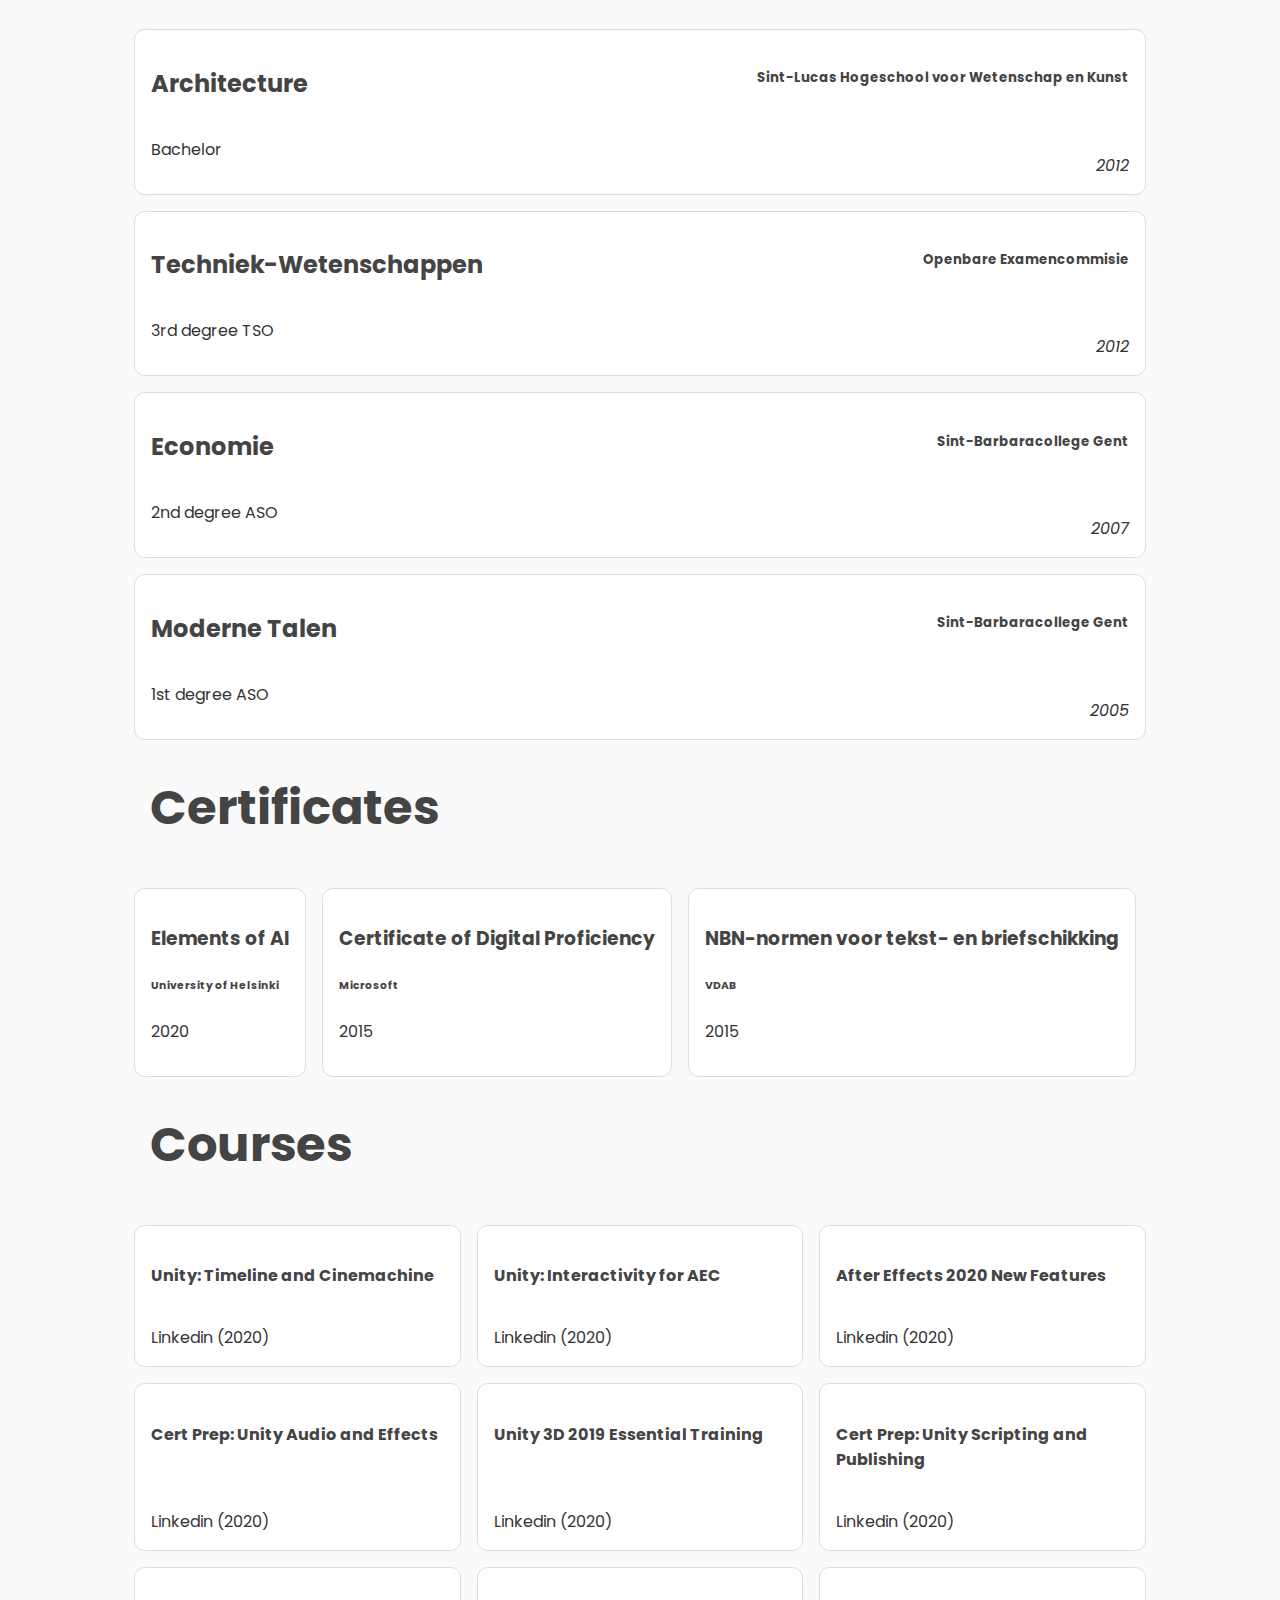
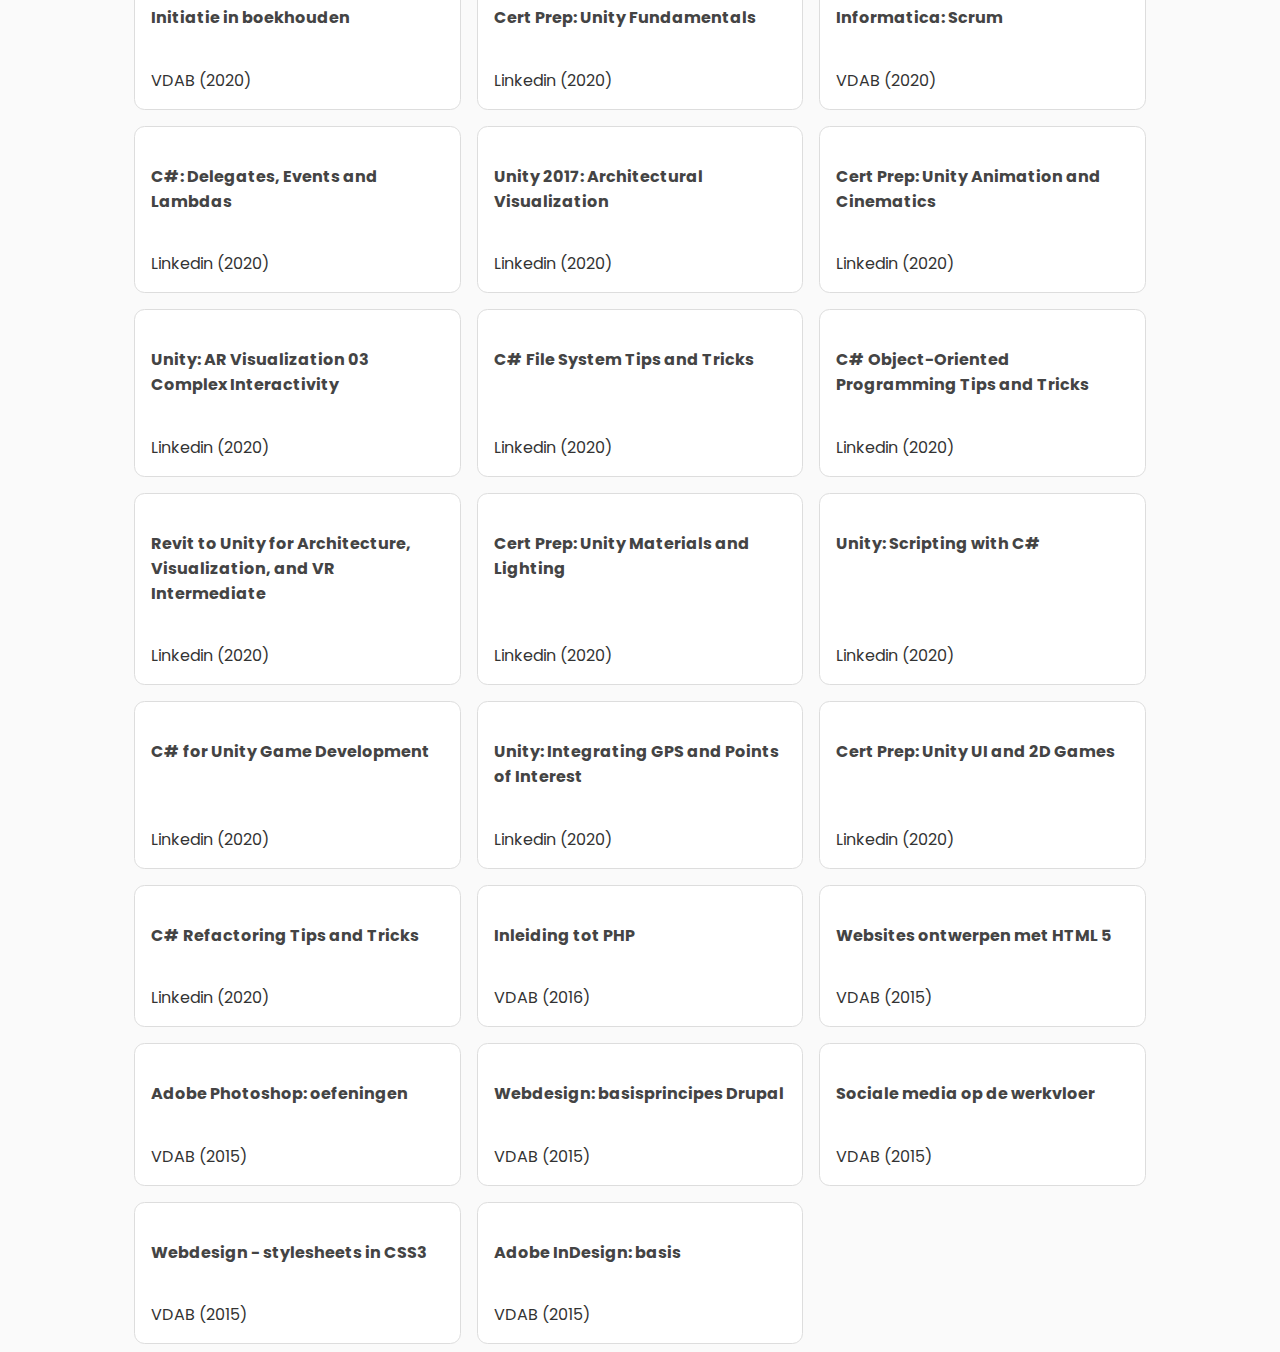
==== commit 40e777be: "comma" ====
--- a/en.html
+++ b/en.html
@@ -153,7 +153,7 @@
          
 
         <p class="duration">
-            3 years ,
+            3 years,
           9 months  
         </p>
       </div>
@@ -252,7 +252,7 @@
          
 
         <p class="duration">
-            2 years ,
+            2 years,
           9 months  
         </p>
       </div>
@@ -345,7 +345,7 @@
          
 
         <p class="duration">
-            1 year   
+            1 year  
         </p>
       </div>
 
@@ -439,7 +439,7 @@
          
 
         <p class="duration">
-            1 year ,
+            1 year,
           8 months  
         </p>
       </div>
@@ -522,7 +522,7 @@
          
 
         <p class="duration">
-            1 year   
+            1 year  
         </p>
       </div>
 
@@ -681,7 +681,7 @@
          
 
         <p class="duration">
-            11 years ,
+            11 years,
           6 months  
         </p>
       </div>
@@ -806,7 +806,7 @@
          
 
         <p class="duration">
-            11 years ,
+            11 years,
           11 months  
         </p>
       </div>
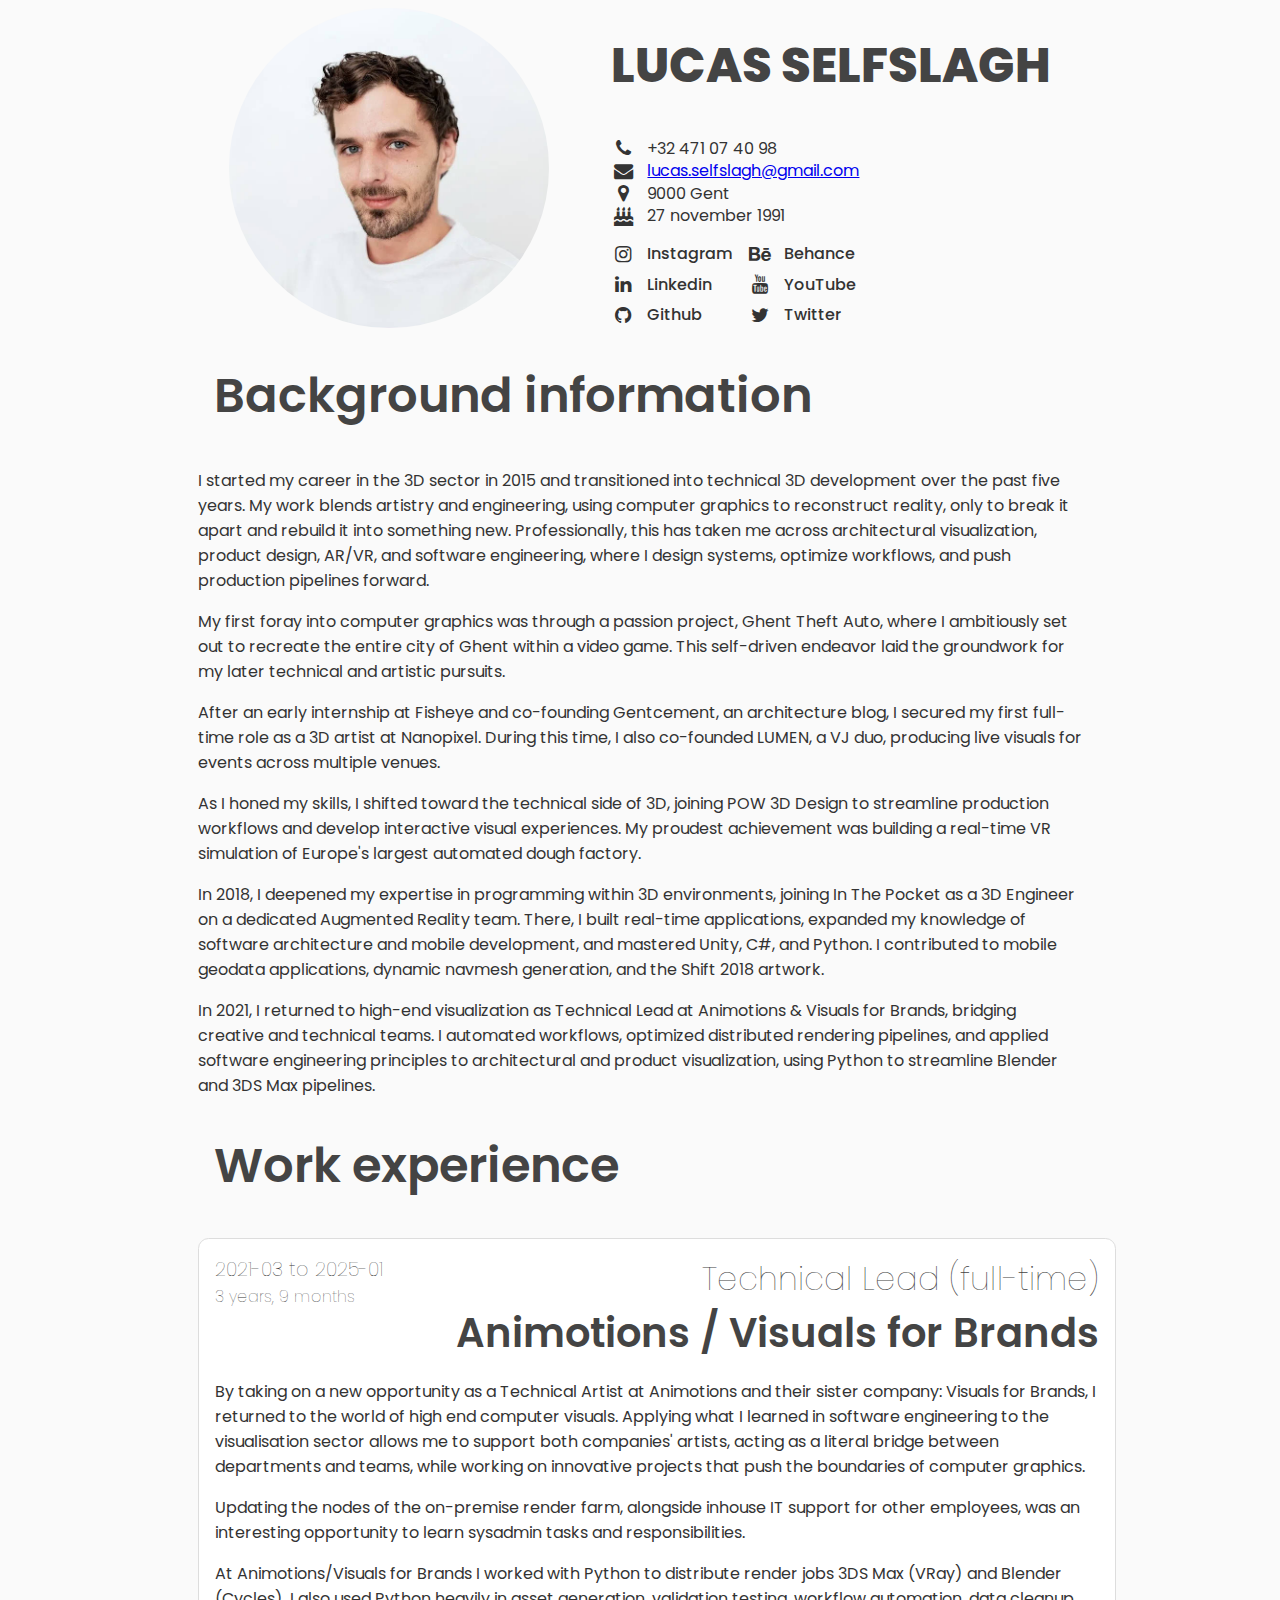
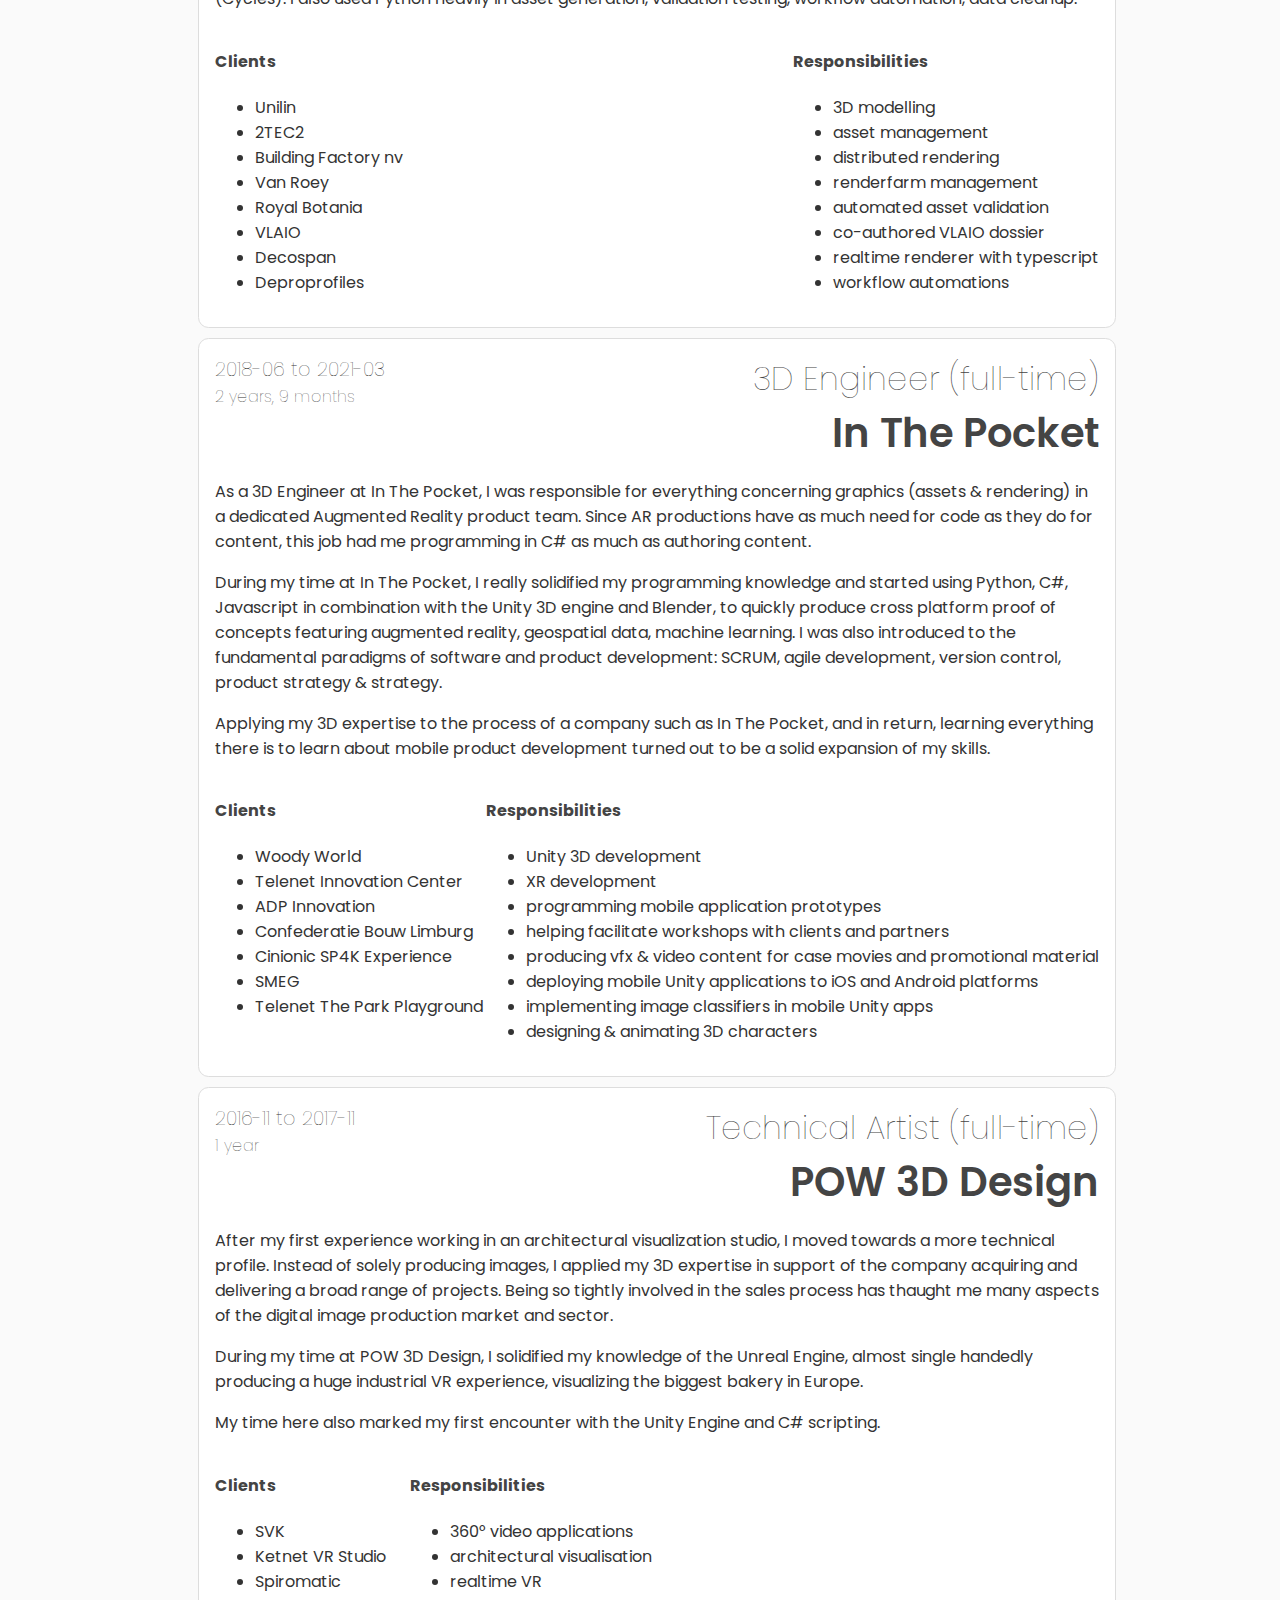
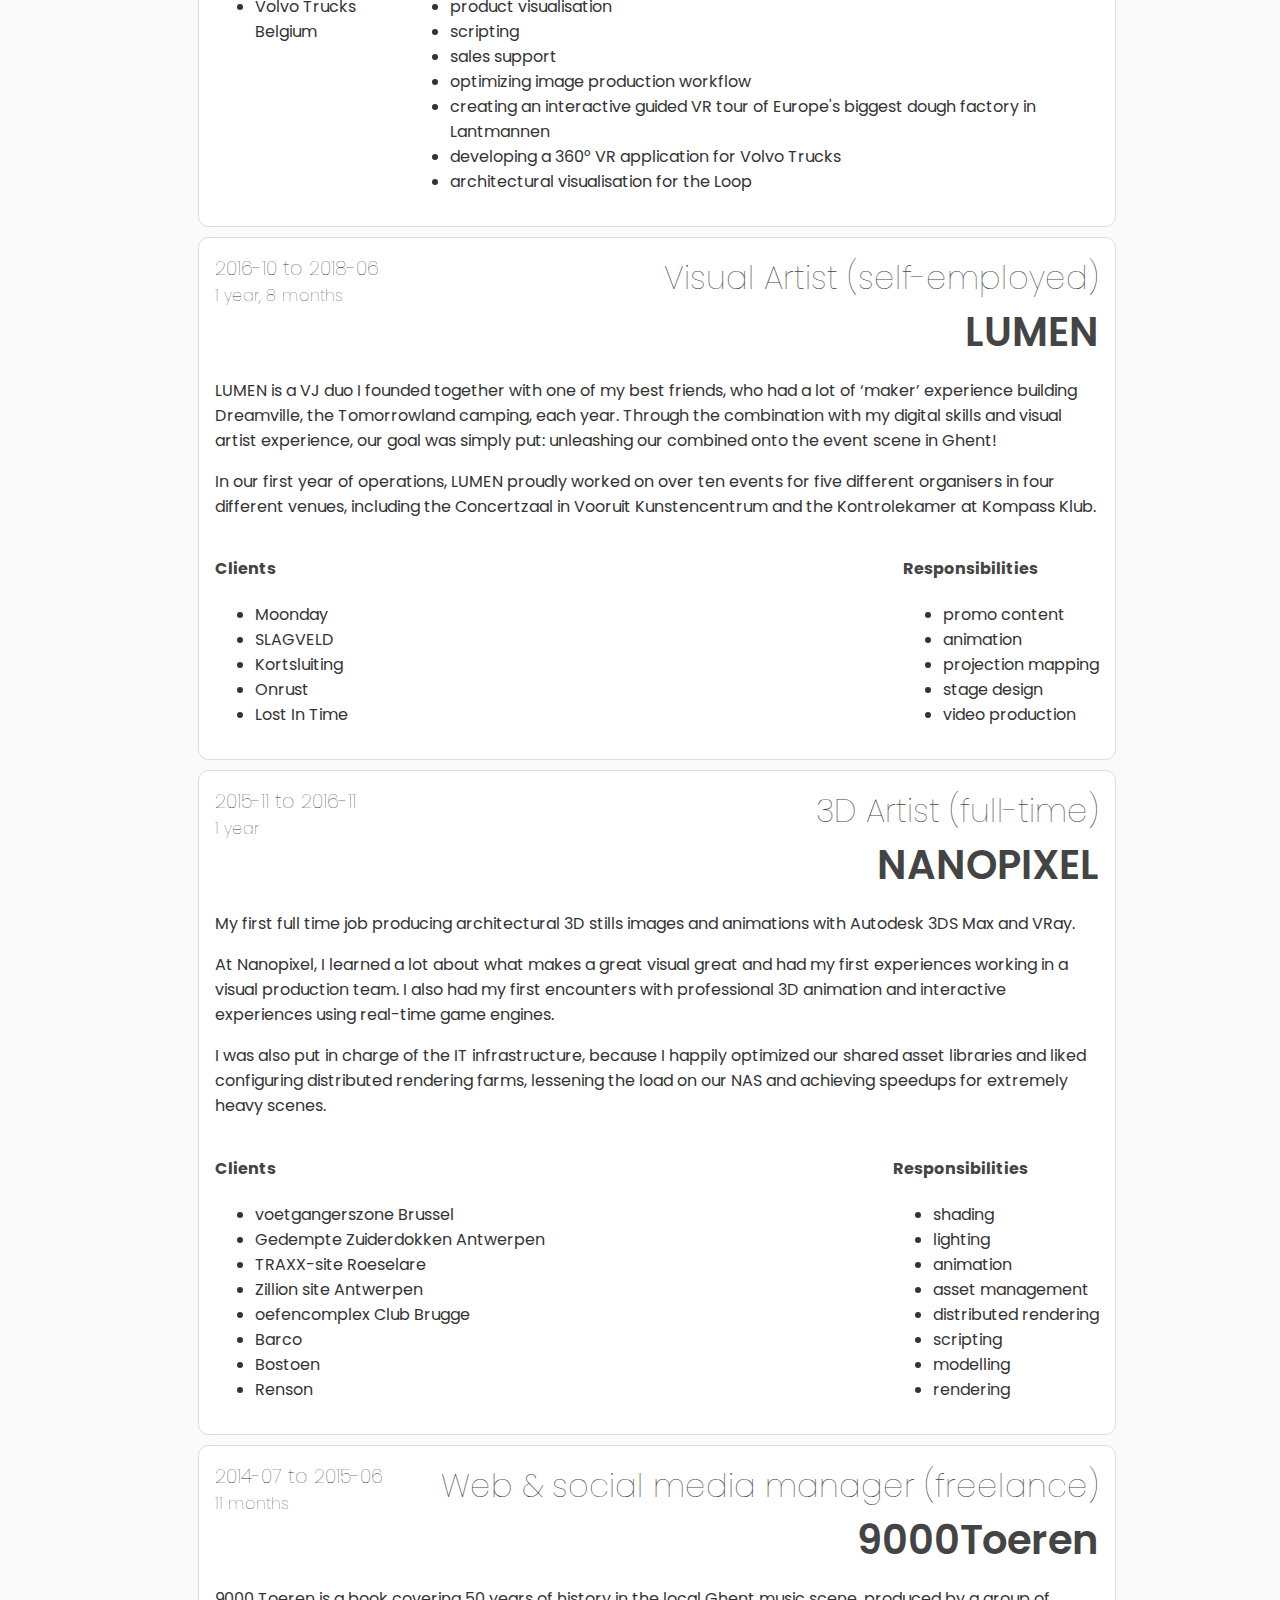
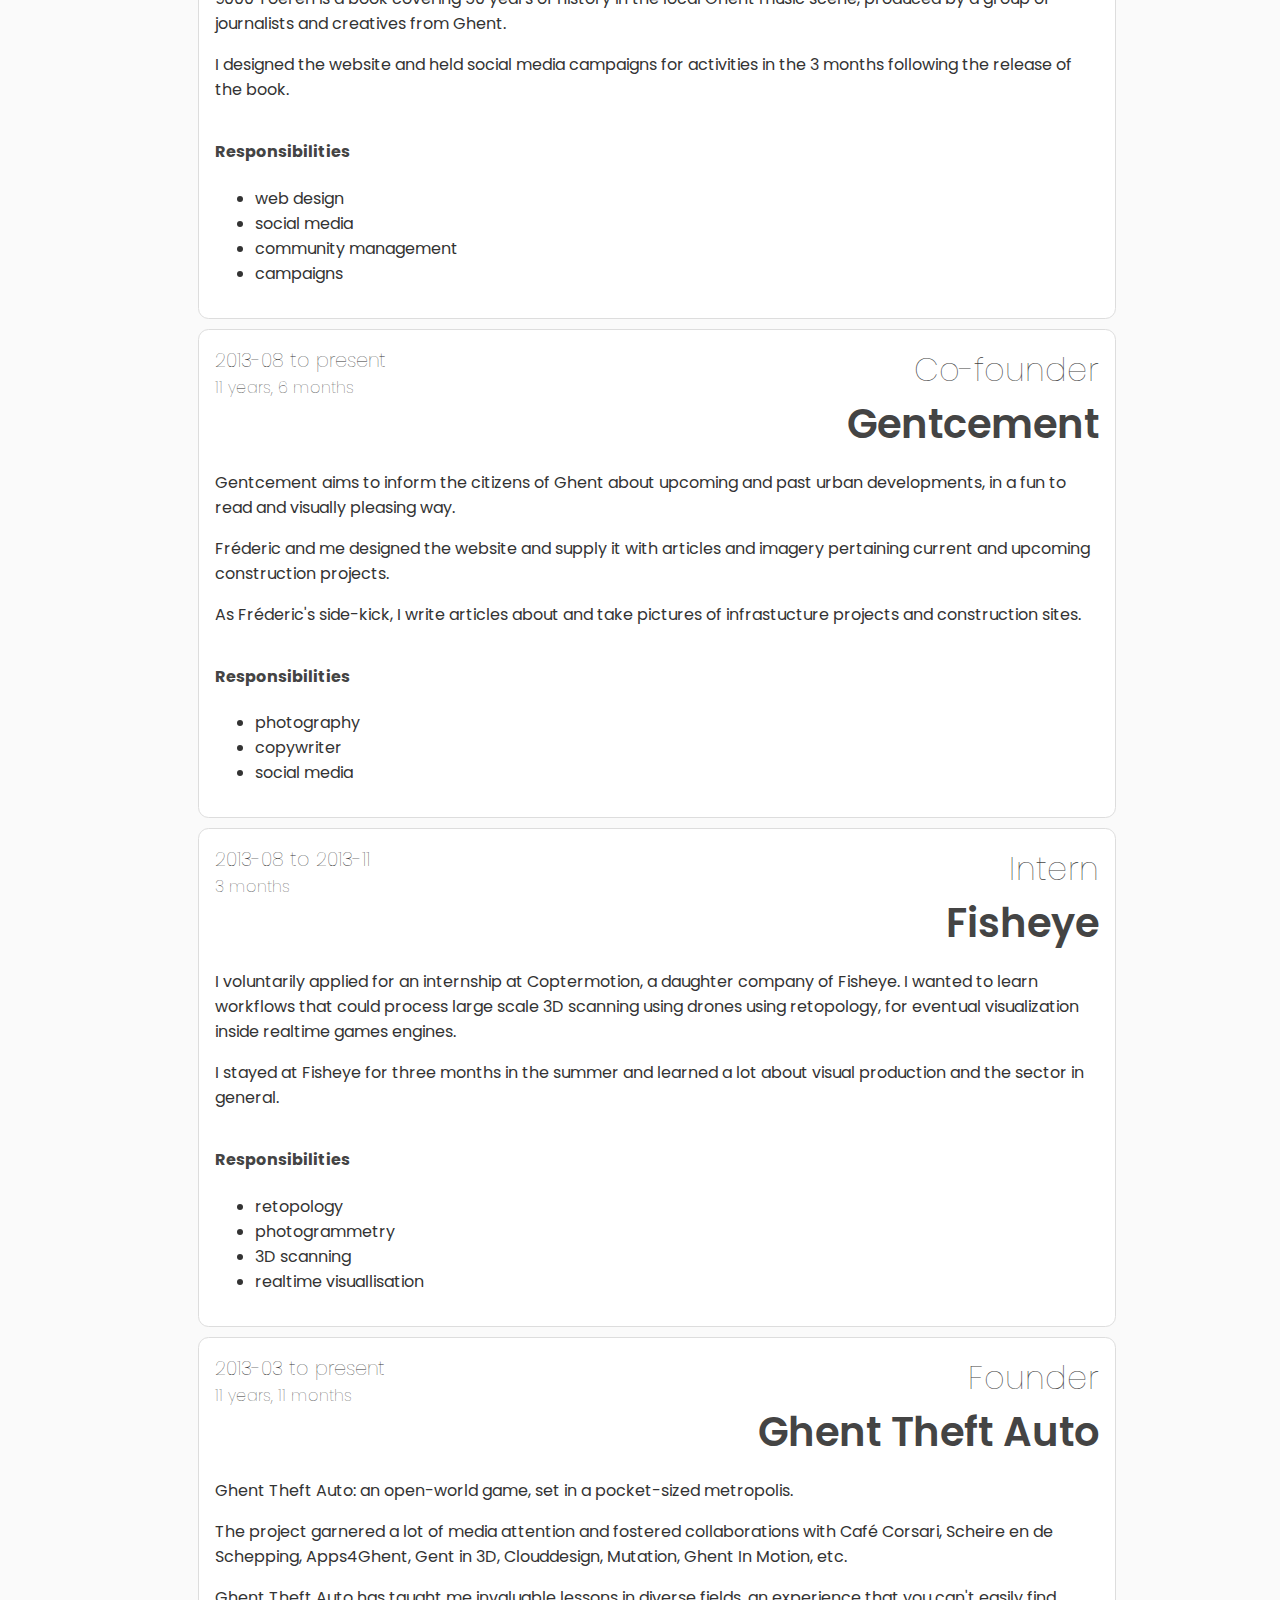
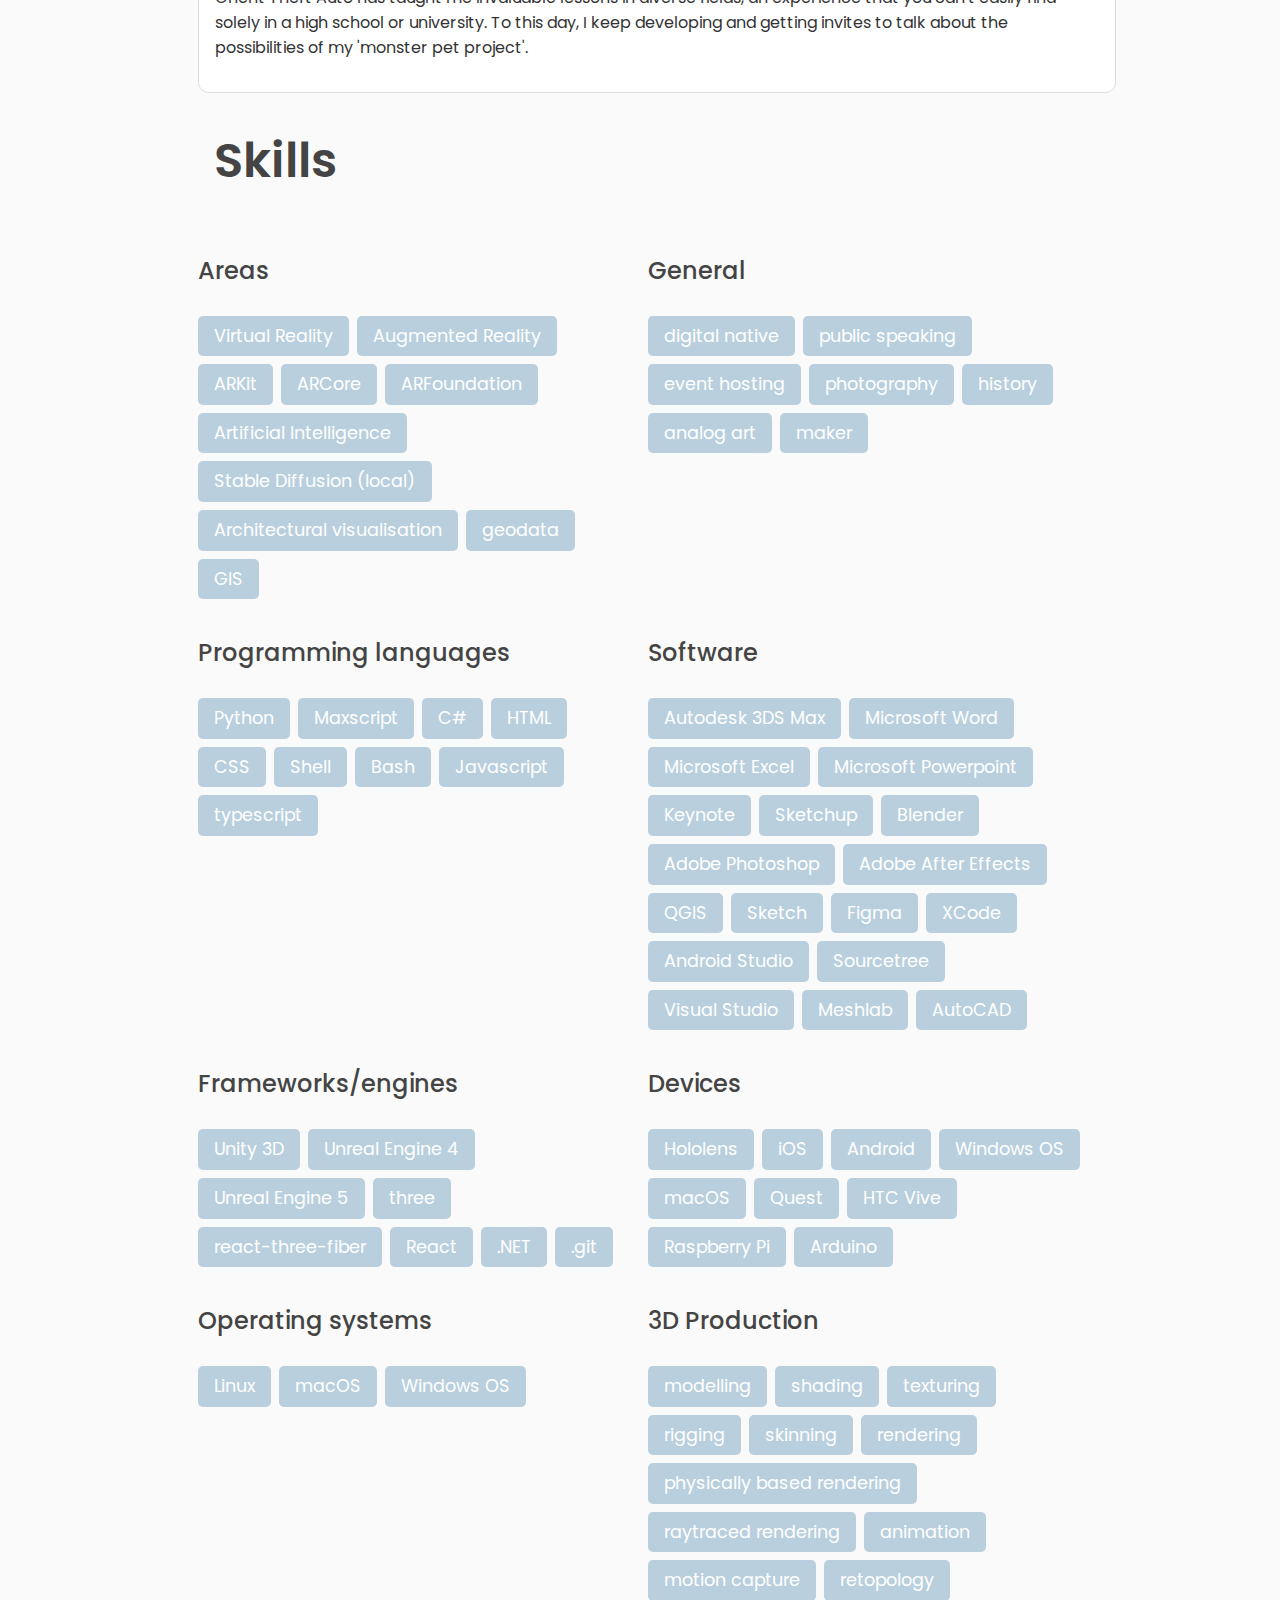
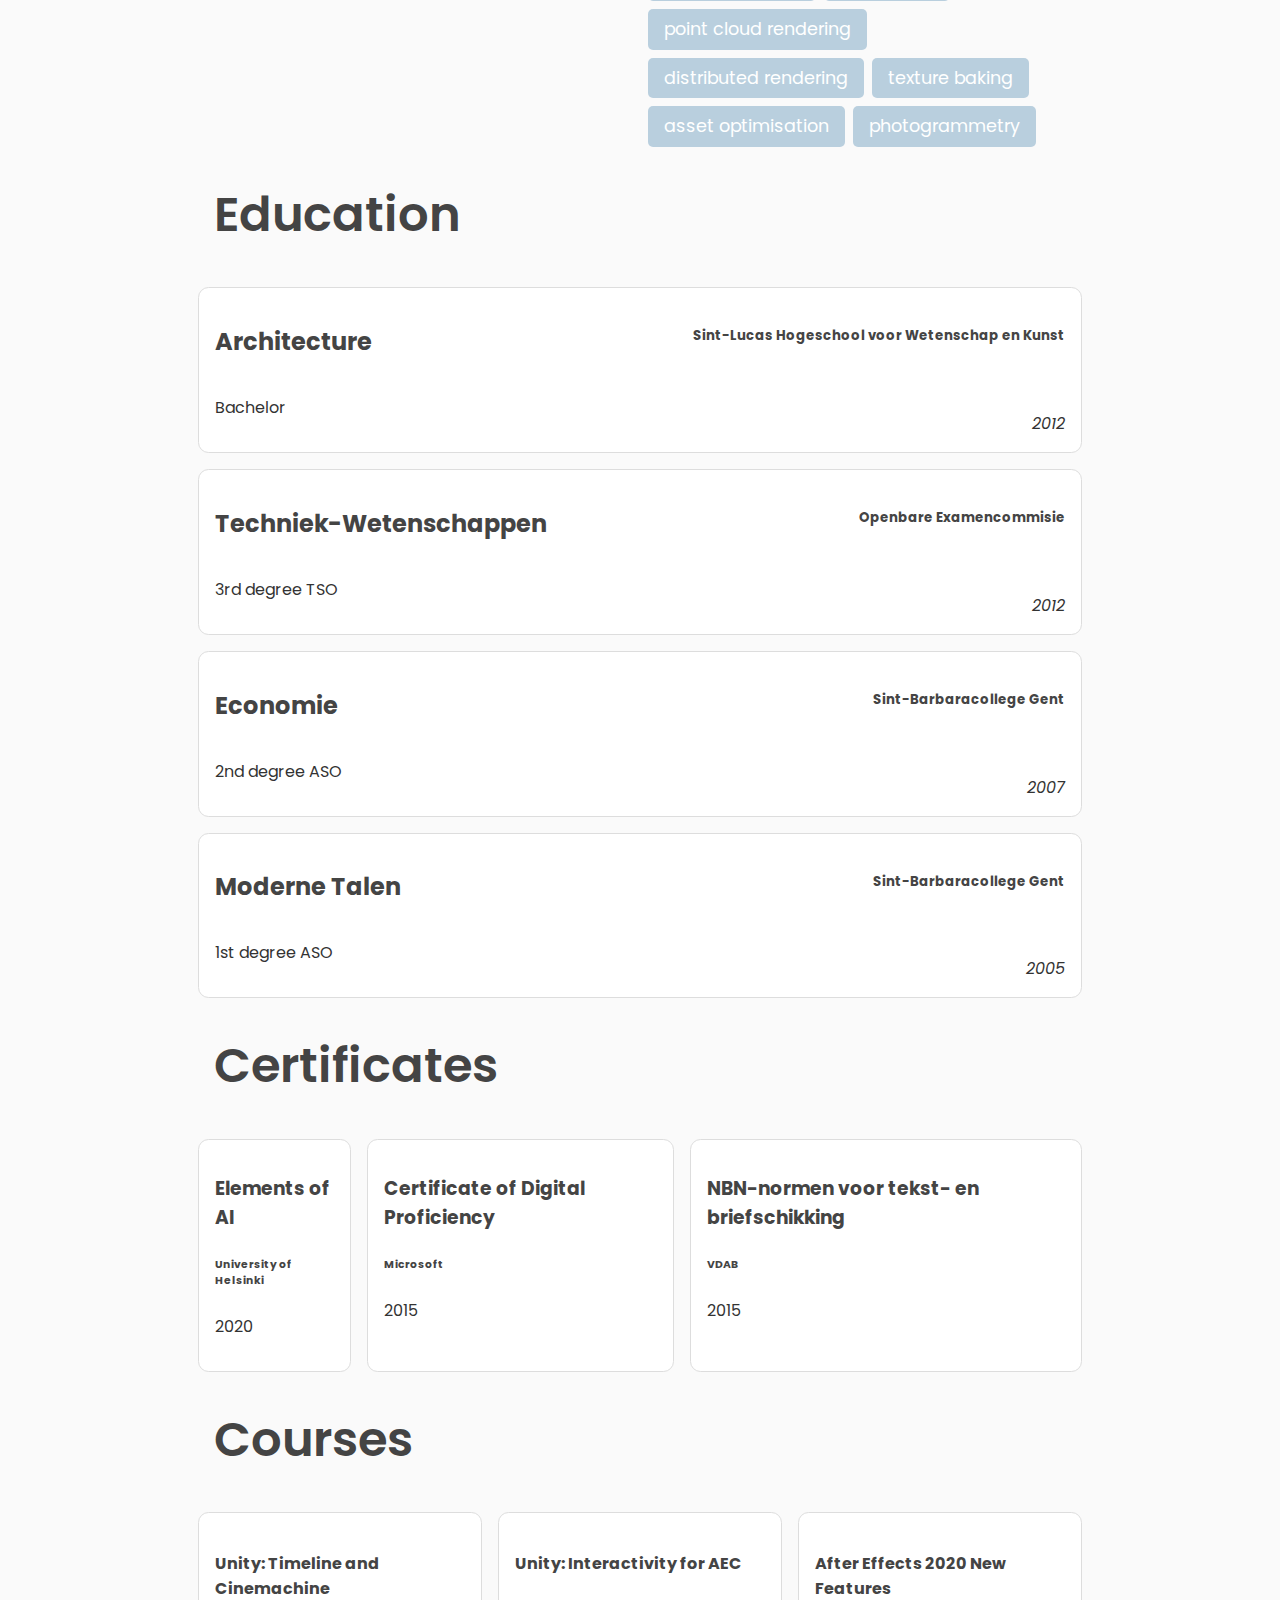
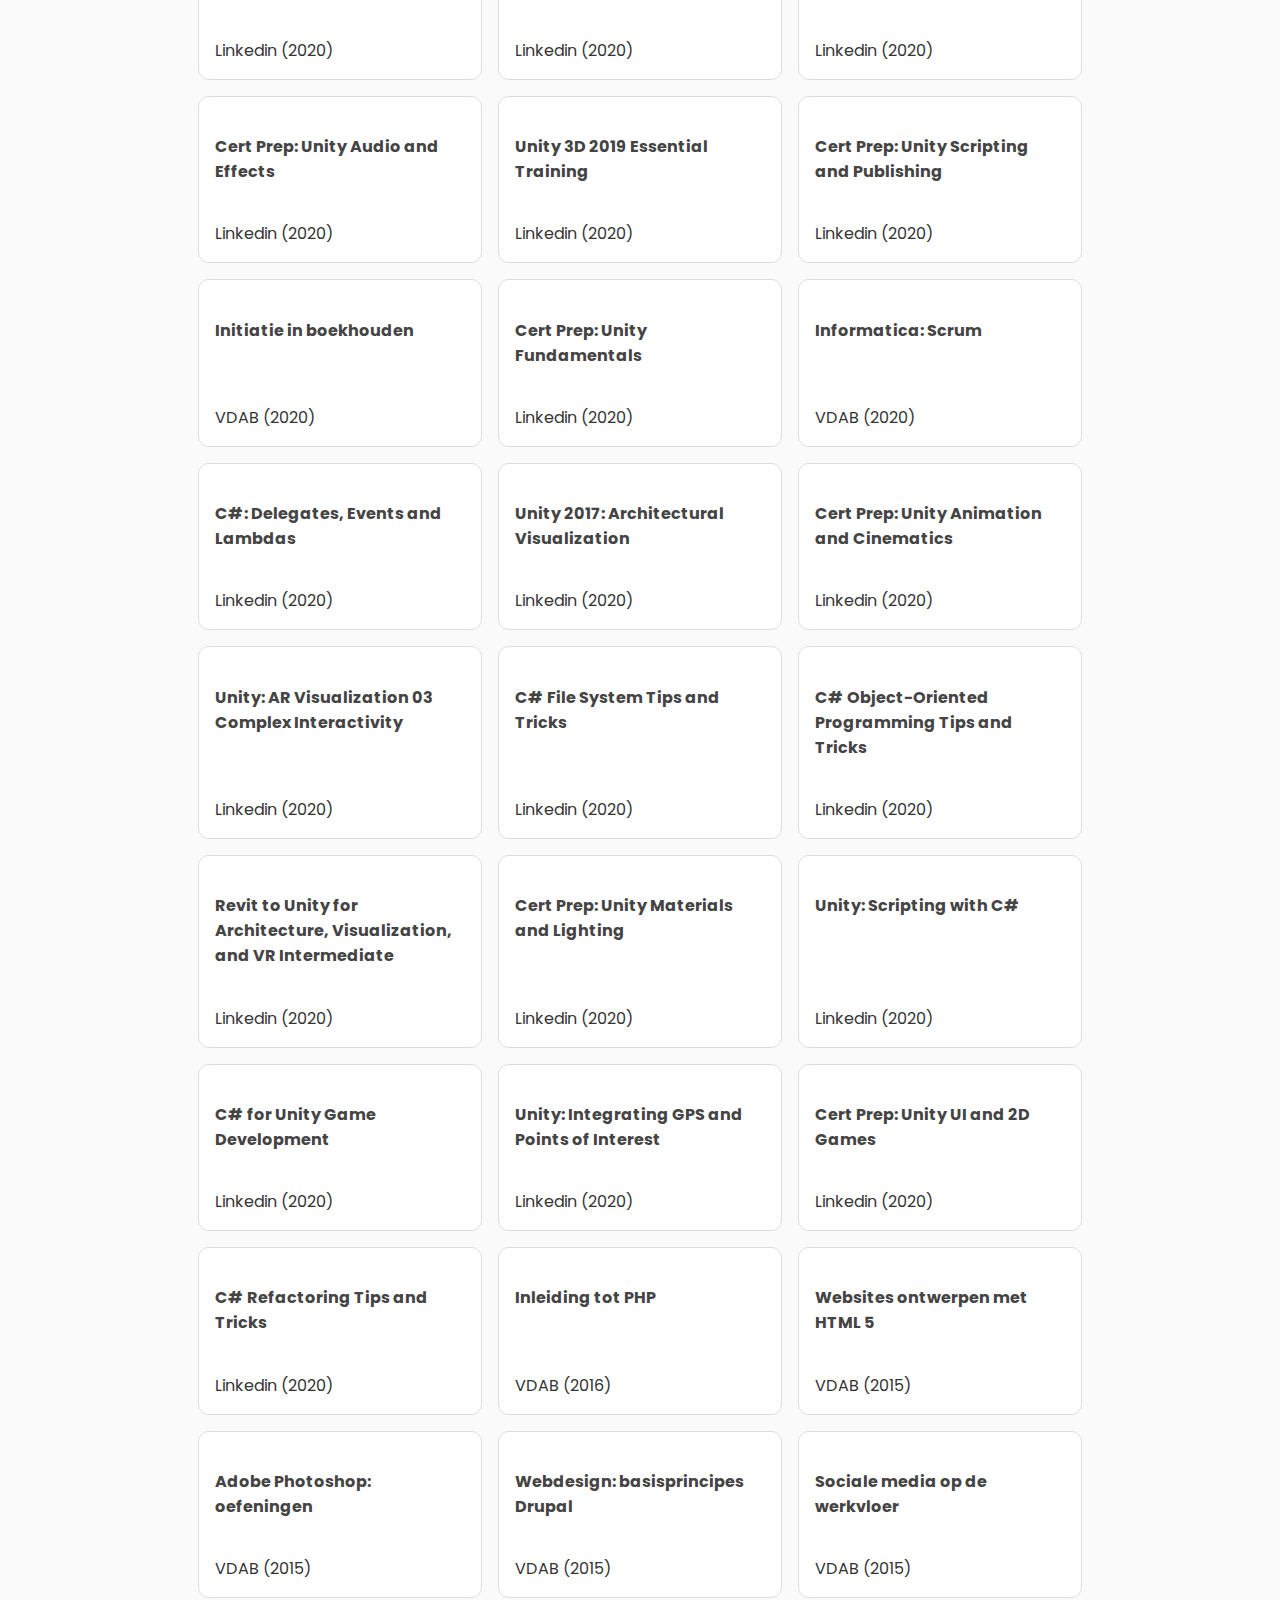
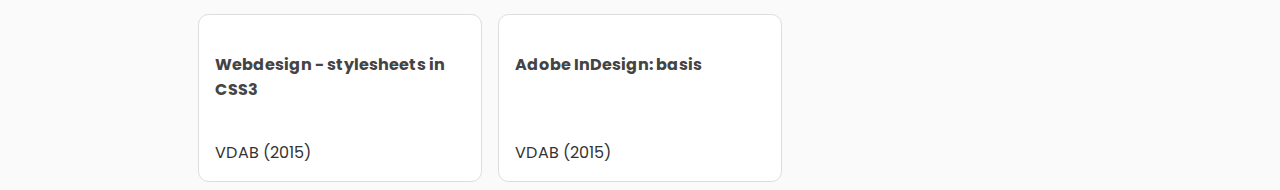
==== commit 0fd93aaf: "mobile layout" ====
--- a/en.html
+++ b/en.html
@@ -37,8 +37,8 @@
   </head>
 
   <body>
-    <div class="cv-container">
-      <div class="curriculum-vitae">
+    <div id="cv-container">
+      <div id="curriculum-vitae">
          <div id="personal">
   <img
     id="mugshot"
--- a/static/main.css
+++ b/static/main.css
@@ -3,20 +3,19 @@
   --background-color: #fafafa;
   --primary-color: #333;
   --secondary-color: #444;
-  --accent-color: #aab9c4;
+  --accent-color: #b9cfde;
   --font-family: "Poppins", sans-serif;
   --font-size-large: 3.7rem;
   --font-size-medium: 2rem;
   --font-size-small: 1.2rem;
   --item-border: 1px solid #ddd;
   --item-border-radius: 0.66rem;
-  --mugshot-size: 25rem;
+  --mugshot-size: 20rem;
 }
 
 body {
   background: var(--background-color);
   color: var(--primary-color);
-  margin-top: 50px;
   font-family: var(--font-family);
 }
 
@@ -34,47 +33,10 @@
 }
 
 .title {
-  font-weight: 700;
-  padding-bottom: 0.25em;
+  font-weight: 600;
+  padding-bottom: 0.25rem;
   margin-top: 2rem;
   margin-left: 1rem;
-}
-
-.skills {
-  display: flex;
-  flex-direction: row;
-  flex-wrap: wrap;
-  align-items: center;
-  gap: 0.5rem;
-}
-.skill {
-  font-size: 1.1em;
-  line-height: 1.4; /* Improves readability */
-  padding: 0.5em 1em; /* Adds horizontal padding for a better look */
-  font-weight: 300;
-  white-space: nowrap;
-  background: var(--accent-color);
-  border-radius: 5px; /* Slightly rounded corners for a modern look */
-  color: #fff;
-}
-
-.skill-container {
-  display: grid;
-  grid-template-columns: 1fr; /* Default: single column */
-  gap: 1rem;
-}
-
-@media (min-width: 768px) {
-  /* Tablet & Desktop */
-  .skill-container {
-    grid-template-columns: repeat(2, 1fr); /* Two columns */
-  }
-}
-
-.skill-area {
-  display: flex;
-  flex-direction: column;
-  gap: 0.5rem;
 }
 
 .bg-steel {
@@ -100,13 +62,13 @@
   font-weight: 800;
 }
 
-.cv-container {
+#cv-container {
   display: flex;
   justify-content: center;
 }
 
-.curriculum-vitae {
-  max-width: 80%;
+#curriculum-vitae {
+  max-width: 70%;
   flex-grow: 1;
 }
 
@@ -116,11 +78,13 @@
   align-items: center;
   gap: 2rem;
   text-align: center;
+  justify-content: space-evenly;
 }
 
 #mugshot {
-  width: 150px;
-  height: 150px;
+  width: var(--mugshot-size);
+  height: var(--mugshot-size);
+  border-radius: var(--mugshot-size);
   object-fit: cover;
 }
 
@@ -128,7 +92,6 @@
   display: flex;
   flex-direction: column;
   gap: 1rem;
-  flex-grow: 1;
 }
 
 .contact-info {
@@ -198,7 +161,7 @@
 }
 
 .company {
-  font-weight: 700;
+  font-weight: 600;
   font-size: 2.5rem;
   color: var(--secondary-color);
   margin: 0;
@@ -216,27 +179,46 @@
   font-weight: 100;
 }
 
-.article-img {
-  height: 65px;
-  width: 65px;
-  margin-right: 16px;
-}
-
-.article-metadata {
-  padding-bottom: 1px;
-  margin-bottom: 4px;
-  border-bottom: 1px solid #e3e3e3;
-}
-
-.article-metadata a:hover {
-  color: var(--primary-color);
-  text-decoration: none;
-}
-
-.article-svg {
-  width: 25px;
-  height: 25px;
-  vertical-align: middle;
+.skills {
+  display: flex;
+  flex-direction: row;
+  flex-wrap: wrap;
+  align-items: center;
+  gap: 0.5rem;
+}
+
+.skill-title {
+  font-weight: 500;
+}
+
+.skill {
+  font-size: 1.1rem;
+  line-height: 1.4; /* Improves readability */
+  padding: 0.5rem 1rem; /* Adds horizontal padding for a better look */
+  font-weight: 400;
+  white-space: nowrap;
+  background: var(--accent-color);
+  border-radius: 5px; /* Slightly rounded corners for a modern look */
+  color: #fff;
+}
+
+.skill-container {
+  display: grid;
+  grid-template-columns: 1fr; /* Default: single column */
+  gap: 1rem;
+}
+
+@media (min-width: 768px) {
+  /* Tablet & Desktop */
+  .skill-container {
+    grid-template-columns: repeat(2, 1fr); /* Two columns */
+  }
+}
+
+.skill-area {
+  display: flex;
+  flex-direction: column;
+  gap: 0.5rem;
 }
 
 .btn-toggle {
@@ -250,13 +232,7 @@
 }
 
 .btn-toggle:hover {
-  background: rgba(0, 0, 0, 0.02);
-}
-
-#mugshot {
-  width: var(--mugshot-size);
-  height: var(--mugshot-size);
-  border-radius: var(--mugshot-size);
+  background: rgba(185, 205, 222, 0.1);
 }
 
 #educations {
@@ -320,19 +296,16 @@
 }
 
 @media (max-width: 767px) {
+  #curriculum-vitae {
+    max-width: 90%;
+  }
   .name {
-    font-size: 1em;
+    font-size: 2rem;
   }
   #personal {
     flex-direction: column;
   }
   .title-section {
-    margin-bottom: 1.75em;
-  }
-  .role {
-    font-size: 1.33em;
-  }
-  .company {
-    font-size: 1.5em;
-  }
-}
+    margin-bottom: 1.75rem;
+  }
+}
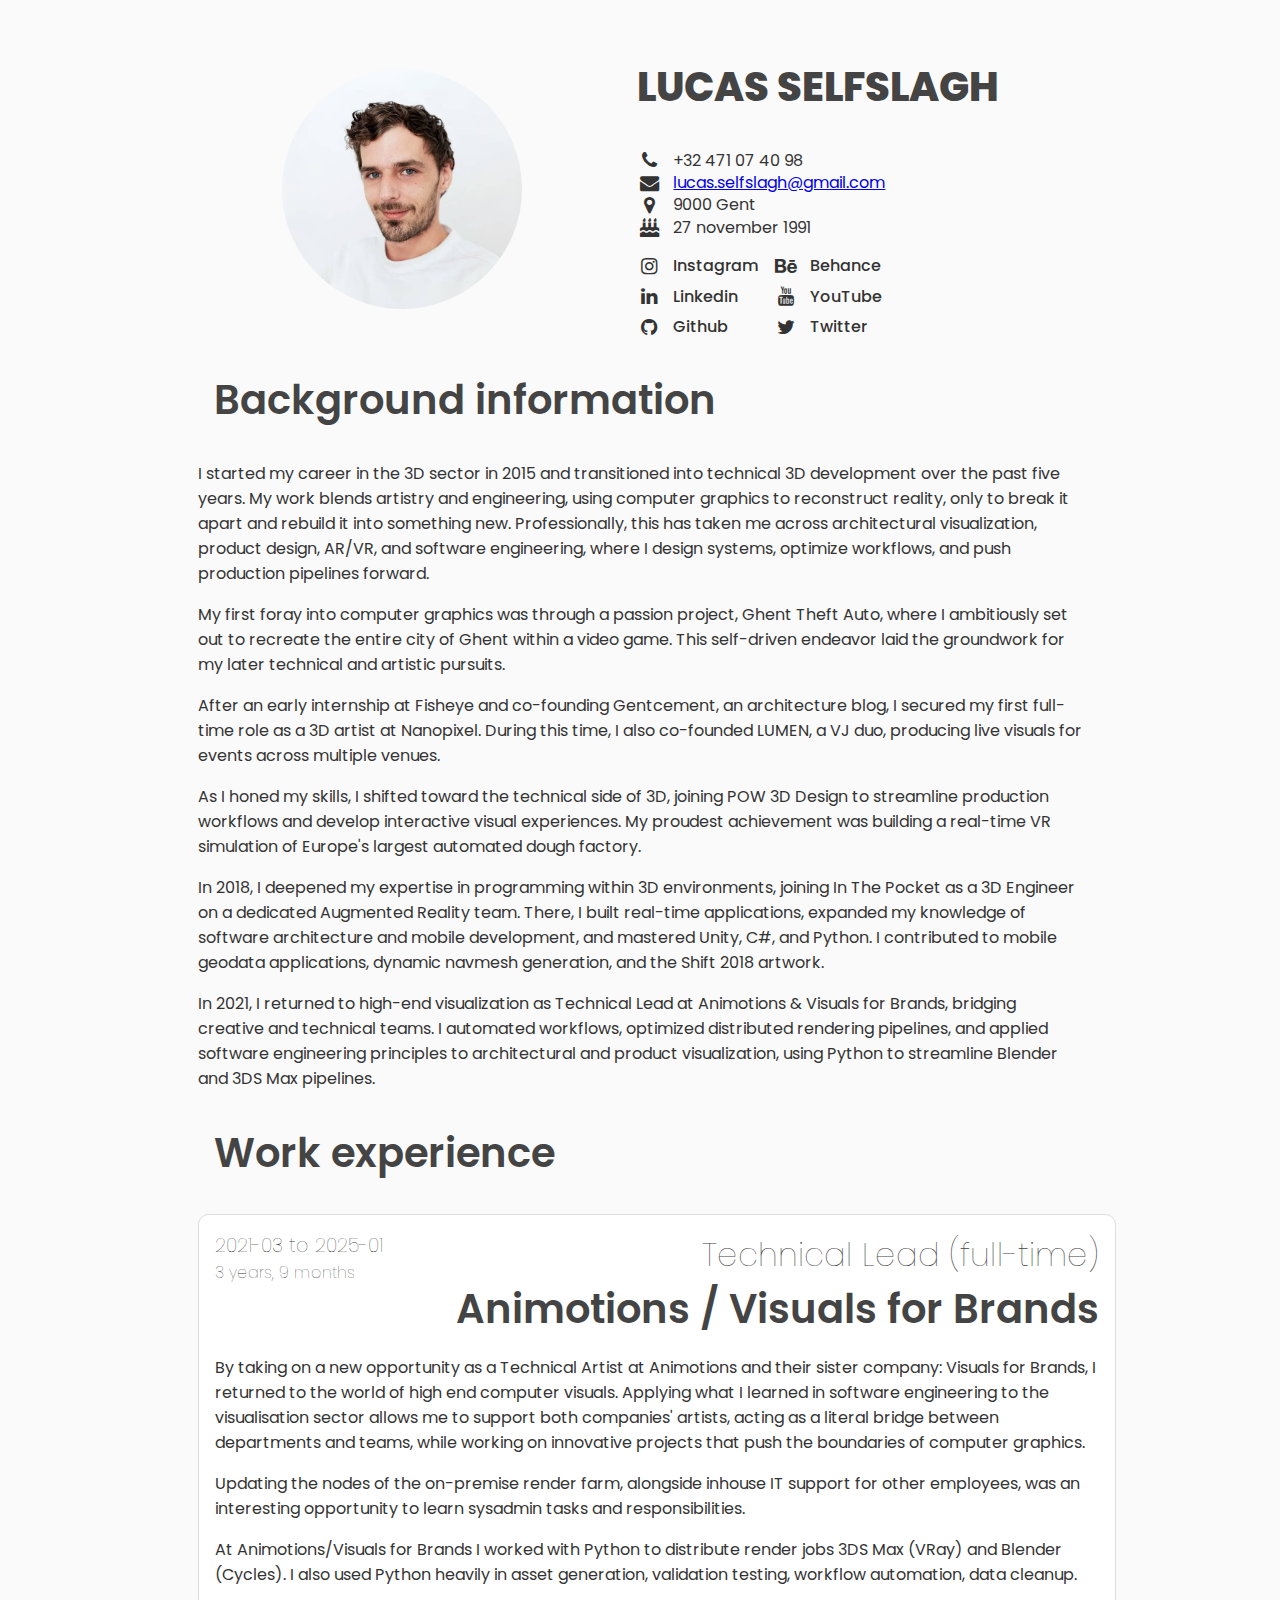
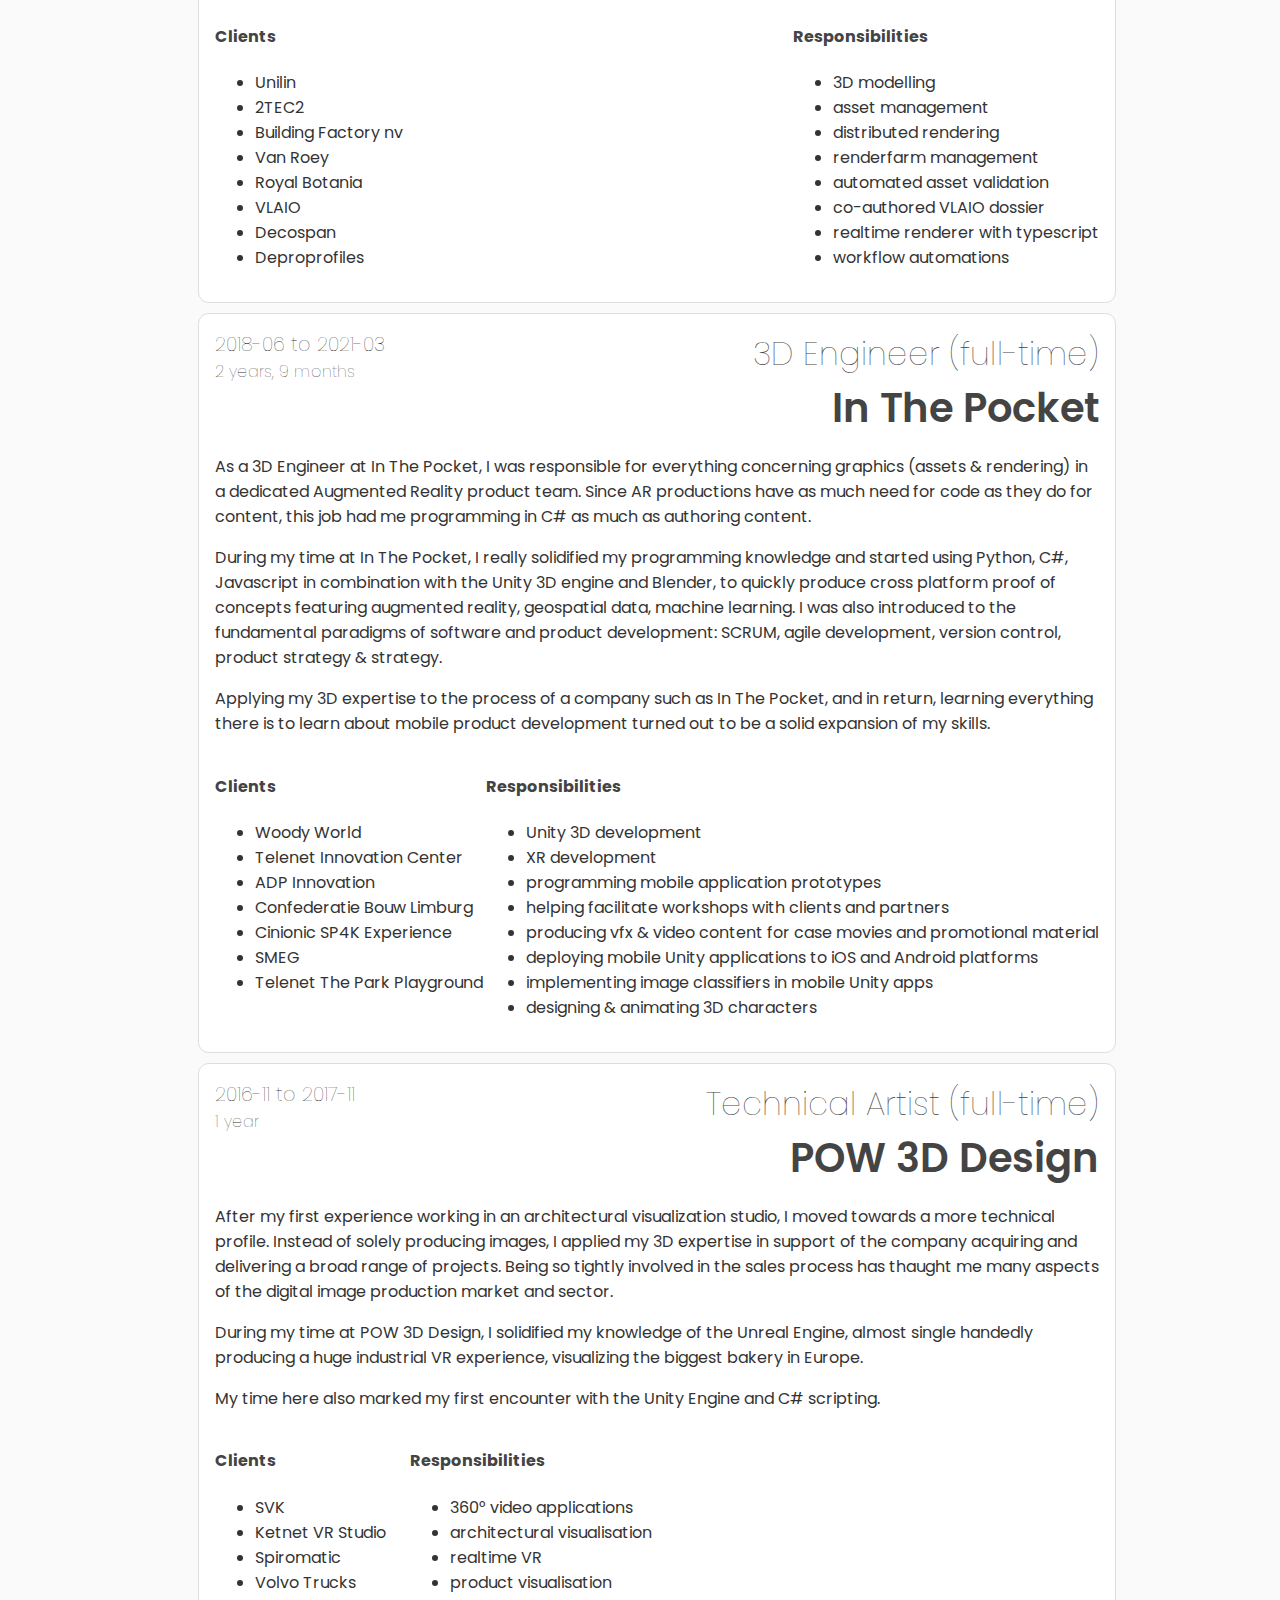
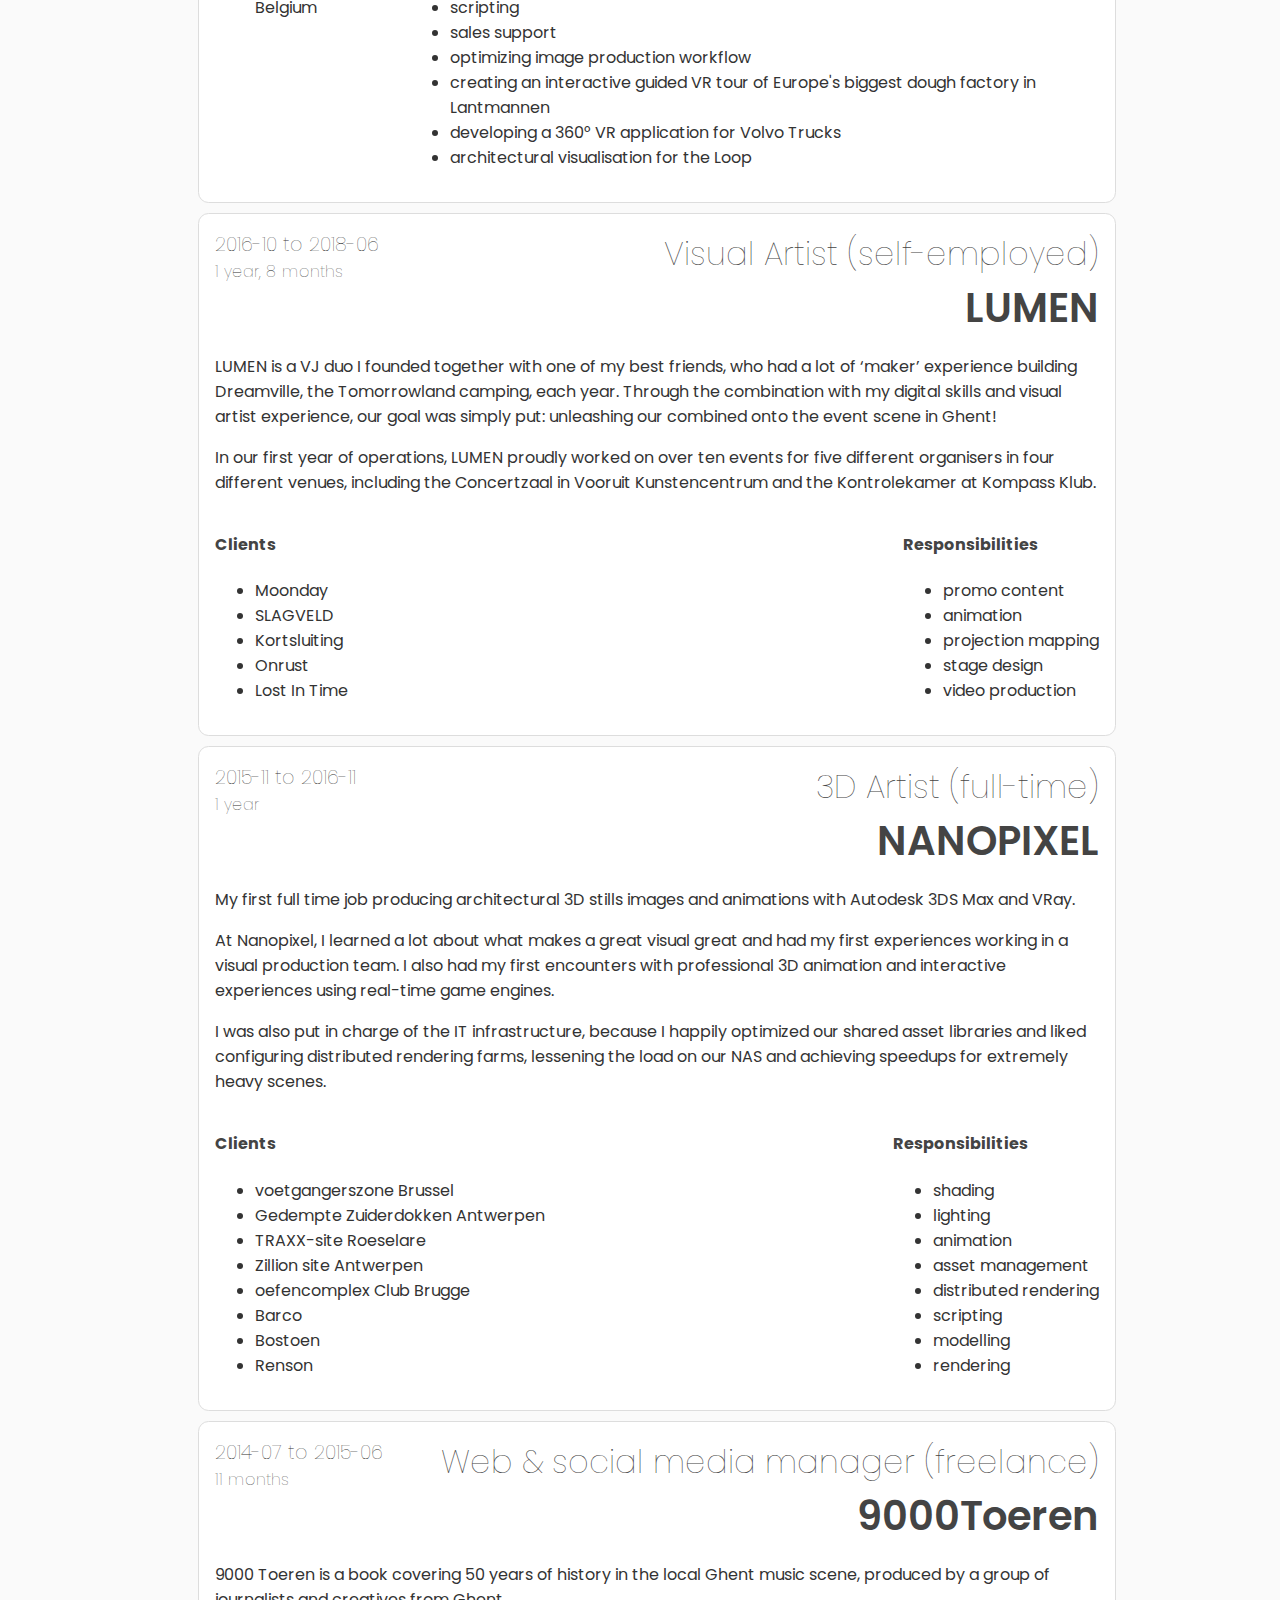
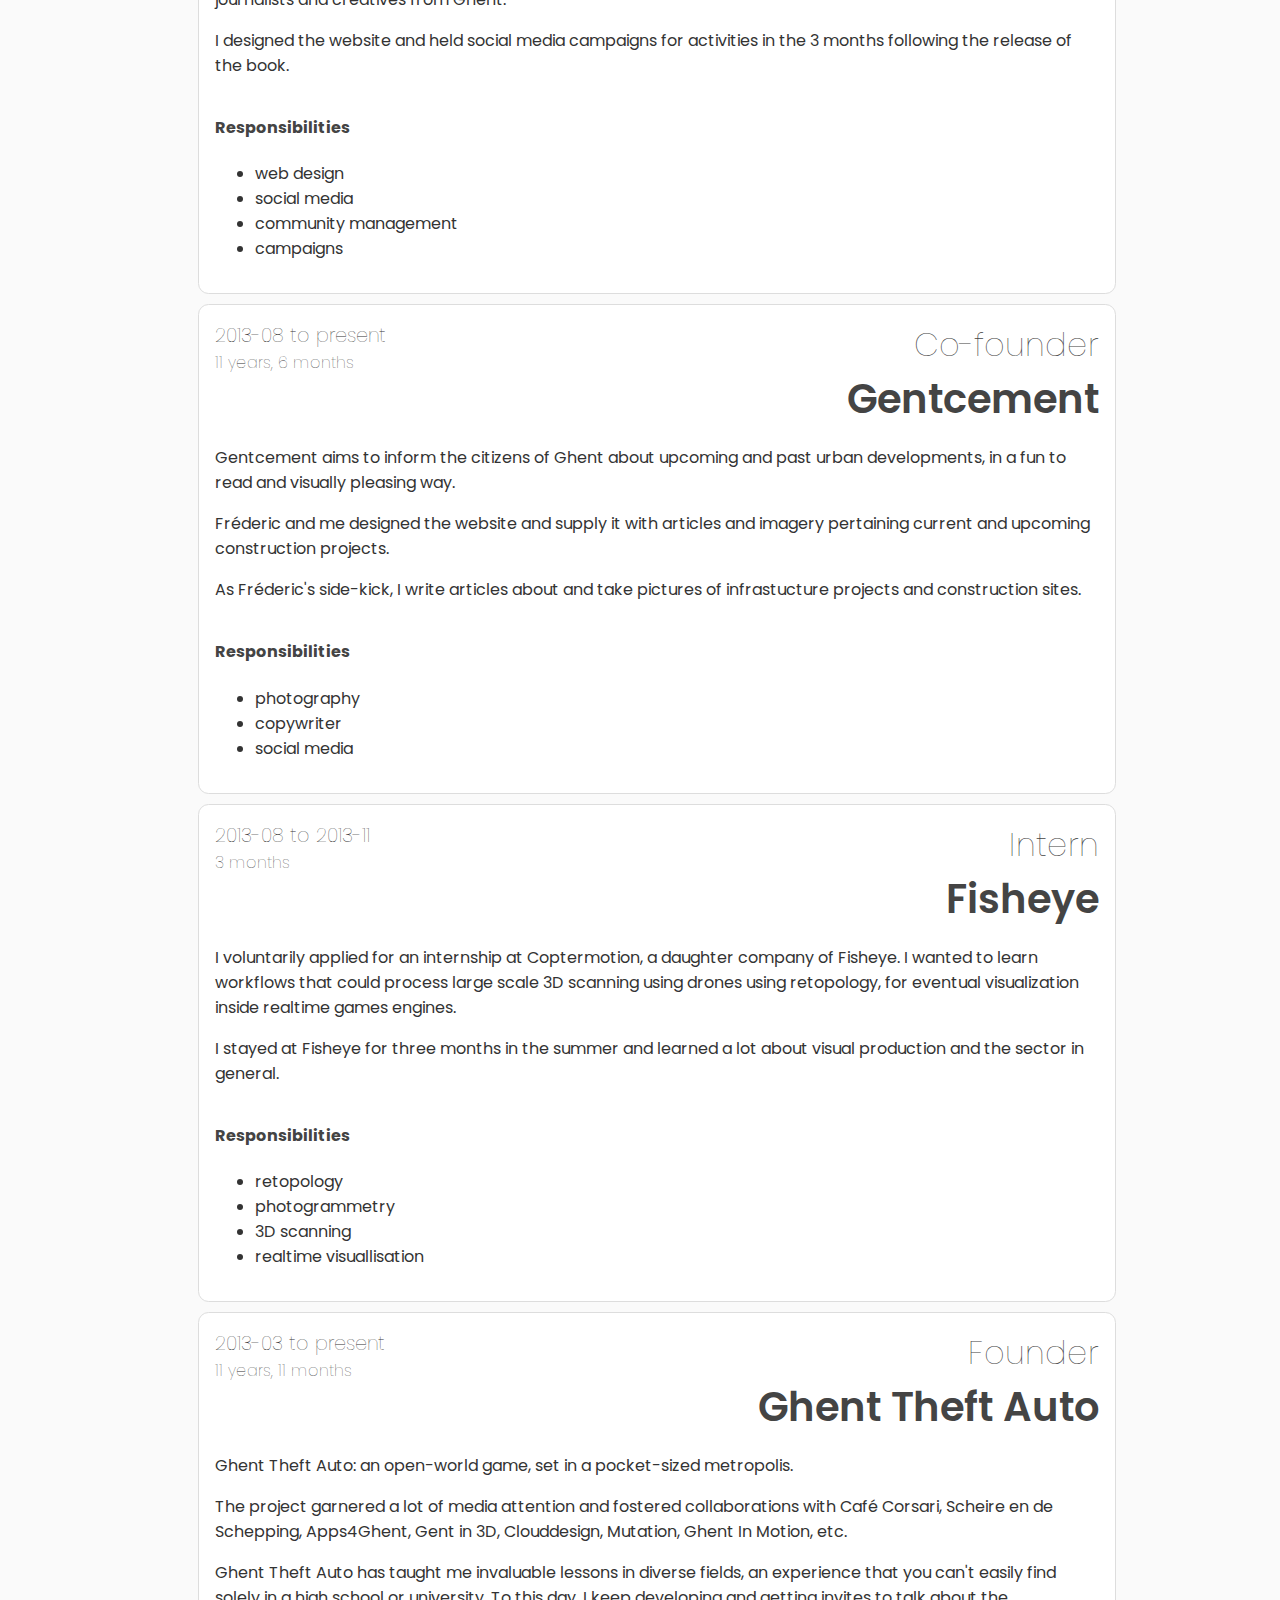
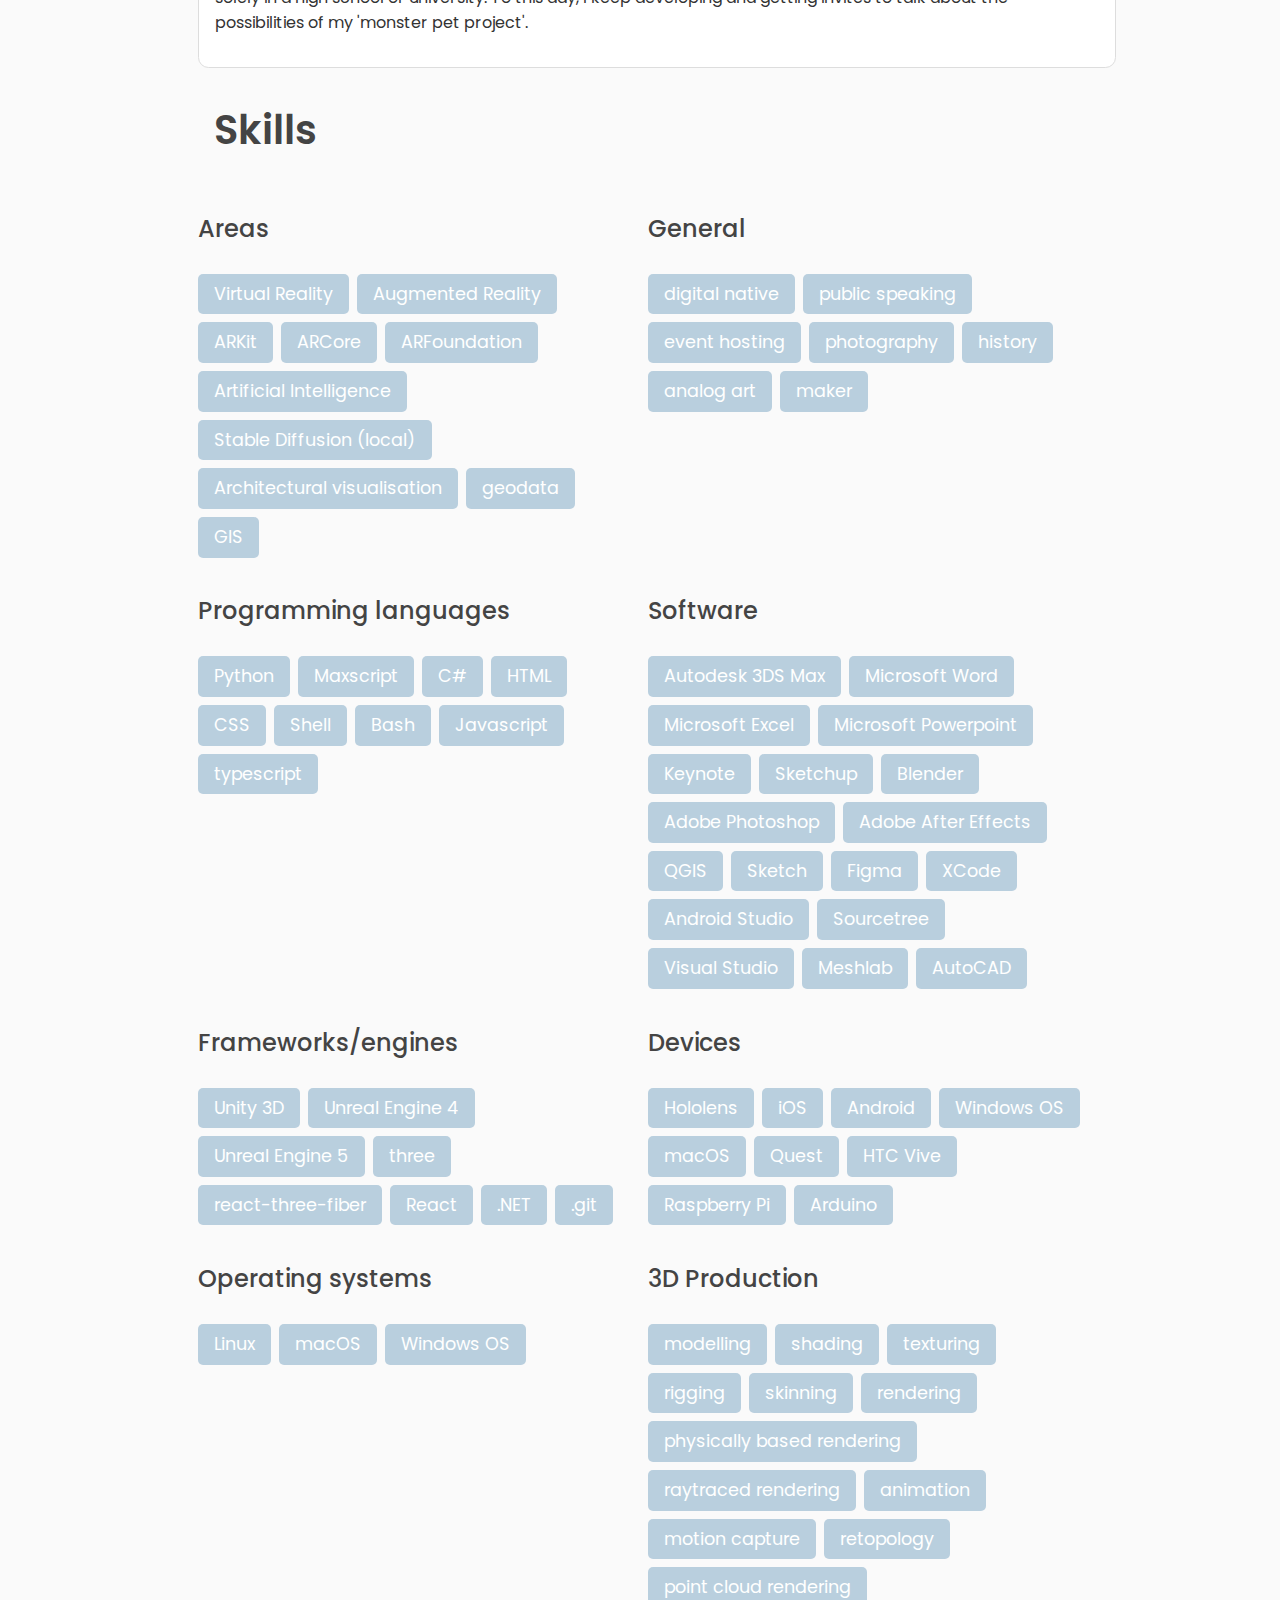
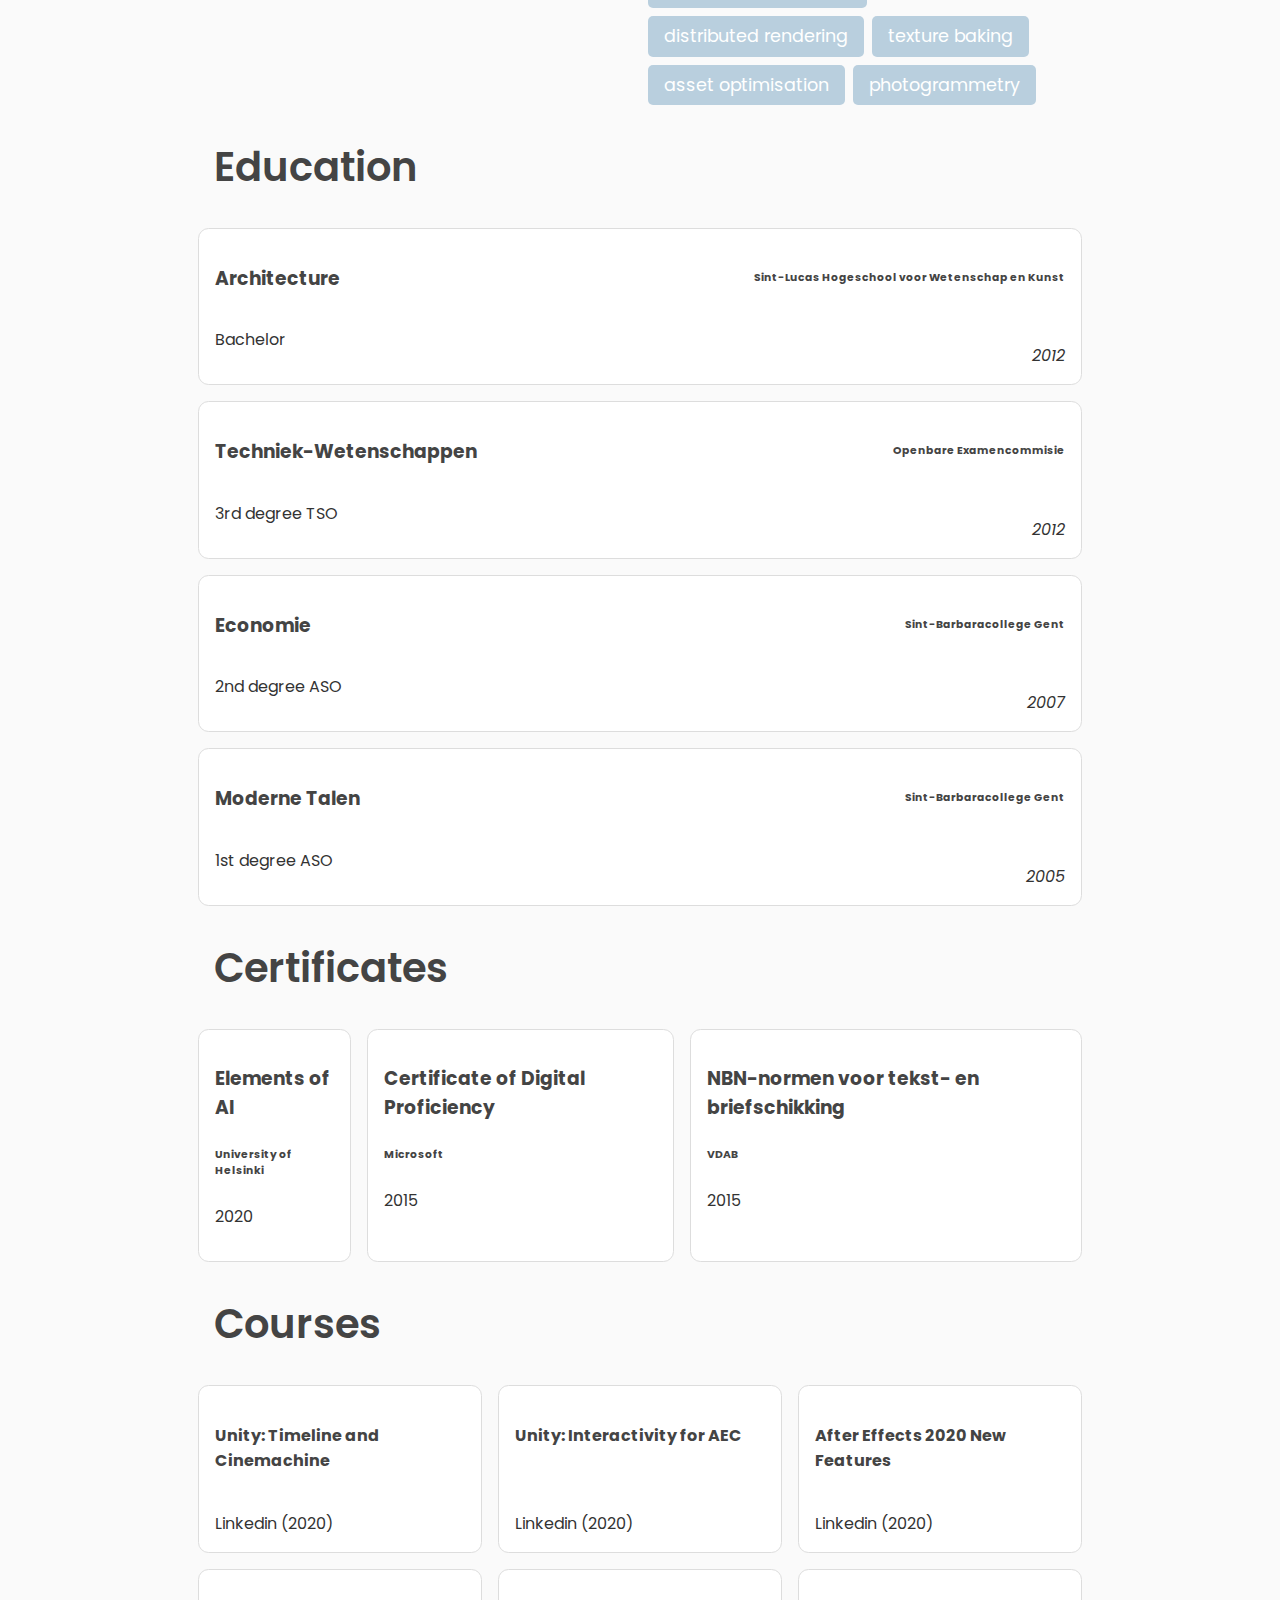
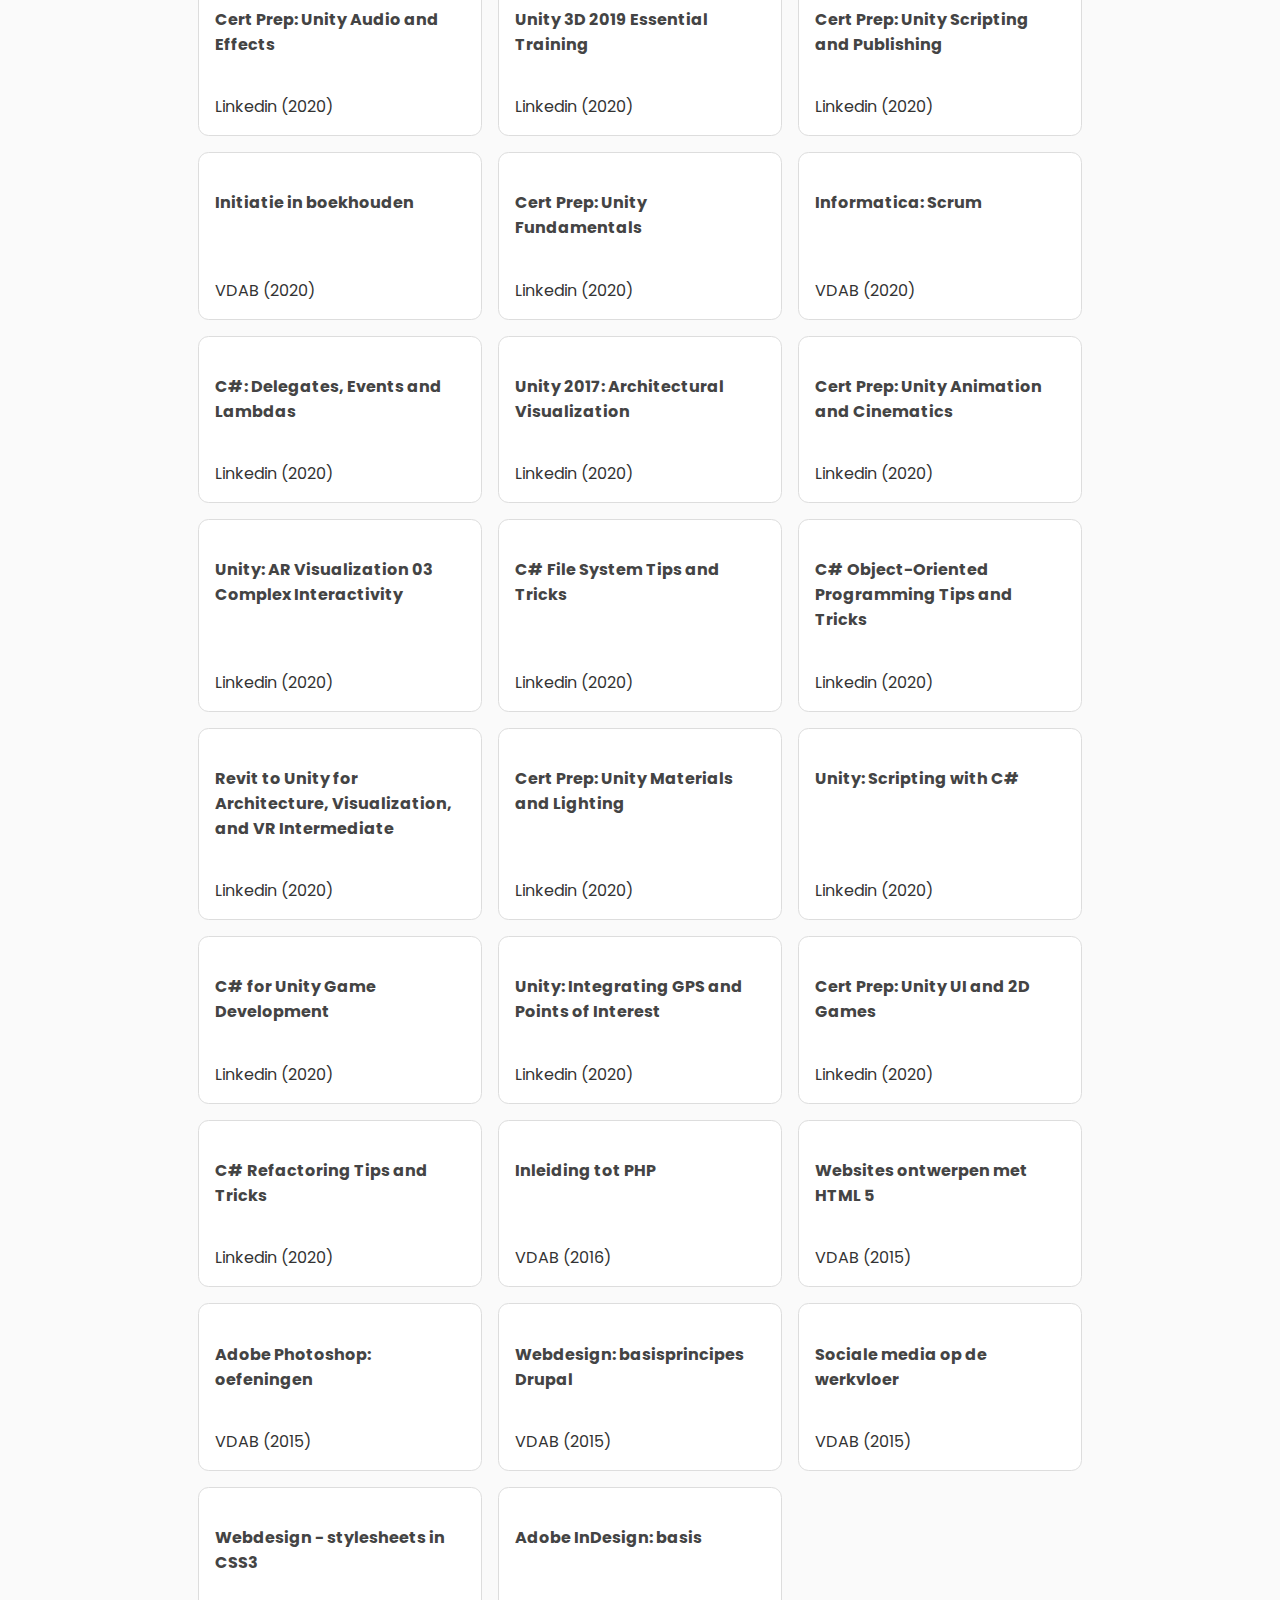
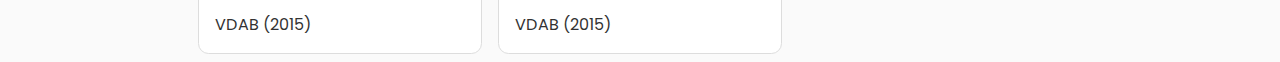
==== commit d48282c7: "submodule update" ====
--- a/en.html
+++ b/en.html
@@ -842,7 +842,6 @@
   
   <h1 class="title">Skills</h1>
   
-
   <div class="skill-container">
     
     <div class="skill-area">
@@ -1075,7 +1074,7 @@
       style="display: flex; flex-direction: row; justify-content: space-between"
     >
       <div style="display: flex; flex-direction: column">
-        <h2>Architecture</h2>
+        <h3>Architecture</h3>
         <p>Bachelor</p>
       </div>
       <div
@@ -1084,9 +1083,10 @@
           flex-direction: column;
           align-items: flex-end;
           justify-content: space-between;
-        "
-      >
-        <h5>Sint-Lucas Hogeschool voor Wetenschap en Kunst</h5>
+          text-align: right;
+        "
+      >
+        <h6>Sint-Lucas Hogeschool voor Wetenschap en Kunst</h6>
         <i>2012</i>
       </div>
     </article>
@@ -1096,7 +1096,7 @@
       style="display: flex; flex-direction: row; justify-content: space-between"
     >
       <div style="display: flex; flex-direction: column">
-        <h2>Techniek-Wetenschappen</h2>
+        <h3>Techniek-Wetenschappen</h3>
         <p>3rd degree TSO</p>
       </div>
       <div
@@ -1105,9 +1105,10 @@
           flex-direction: column;
           align-items: flex-end;
           justify-content: space-between;
-        "
-      >
-        <h5>Openbare Examencommisie</h5>
+          text-align: right;
+        "
+      >
+        <h6>Openbare Examencommisie</h6>
         <i>2012</i>
       </div>
     </article>
@@ -1117,7 +1118,7 @@
       style="display: flex; flex-direction: row; justify-content: space-between"
     >
       <div style="display: flex; flex-direction: column">
-        <h2>Economie</h2>
+        <h3>Economie</h3>
         <p>2nd degree ASO</p>
       </div>
       <div
@@ -1126,9 +1127,10 @@
           flex-direction: column;
           align-items: flex-end;
           justify-content: space-between;
-        "
-      >
-        <h5>Sint-Barbaracollege Gent</h5>
+          text-align: right;
+        "
+      >
+        <h6>Sint-Barbaracollege Gent</h6>
         <i>2007</i>
       </div>
     </article>
@@ -1138,7 +1140,7 @@
       style="display: flex; flex-direction: row; justify-content: space-between"
     >
       <div style="display: flex; flex-direction: column">
-        <h2>Moderne Talen</h2>
+        <h3>Moderne Talen</h3>
         <p>1st degree ASO</p>
       </div>
       <div
@@ -1147,9 +1149,10 @@
           flex-direction: column;
           align-items: flex-end;
           justify-content: space-between;
-        "
-      >
-        <h5>Sint-Barbaracollege Gent</h5>
+          text-align: right;
+        "
+      >
+        <h6>Sint-Barbaracollege Gent</h6>
         <i>2005</i>
       </div>
     </article>
--- a/static/main.css
+++ b/static/main.css
@@ -10,7 +10,7 @@
   --font-size-small: 1.2rem;
   --item-border: 1px solid #ddd;
   --item-border-radius: 0.66rem;
-  --mugshot-size: 20rem;
+  --mugshot-size: 15rem;
 }
 
 body {
@@ -20,7 +20,7 @@
 }
 
 h1 {
-  font-size: 3rem;
+  font-size: 2.5rem;
 }
 
 h1,
@@ -43,6 +43,19 @@
   background-color: var(--accent-color);
 }
 
+#cv-container {
+  display: flex;
+  justify-content: center;
+  width: 100%;
+}
+
+#curriculum-vitae {
+  max-width: 70%;
+  flex-grow: 1;
+  padding-top: 2rem;
+  gap: 0;
+}
+
 .content-section {
   background: #fff;
   padding: 10px;
@@ -56,20 +69,10 @@
 }
 
 .name {
-  font-size: 3rem;
+  font-size: 2.5rem;
   line-height: 1;
   text-align: center;
   font-weight: 800;
-}
-
-#cv-container {
-  display: flex;
-  justify-content: center;
-}
-
-#curriculum-vitae {
-  max-width: 70%;
-  flex-grow: 1;
 }
 
 #personal {
@@ -244,6 +247,7 @@
 #certs {
   display: flex;
   gap: 1rem;
+  flex-direction: row;
 }
 
 #courses {
@@ -297,10 +301,16 @@
 
 @media (max-width: 767px) {
   #curriculum-vitae {
-    max-width: 90%;
+    max-width: 80%;
+  }
+  #certs {
+    flex-direction: column;
+  }
+  .title {
+    font-size: x-large;
   }
   .name {
-    font-size: 2rem;
+    font-size: xx-large;
   }
   #personal {
     flex-direction: column;
@@ -308,4 +318,24 @@
   .title-section {
     margin-bottom: 1.75rem;
   }
-}
+
+  .jobheader {
+    gap: 0.5rem;
+  }
+  .dates {
+    font-size: x-small;
+  }
+  .duration {
+    font-size: xx-small;
+  }
+  .role {
+    font-size: medium;
+  }
+  .company {
+    font-size: large;
+  }
+  .jobfooter {
+    flex-direction: column; /* Stack job footer elements vertically */
+    gap: 0.5rem; /* Reduce gap between items */
+  }
+}
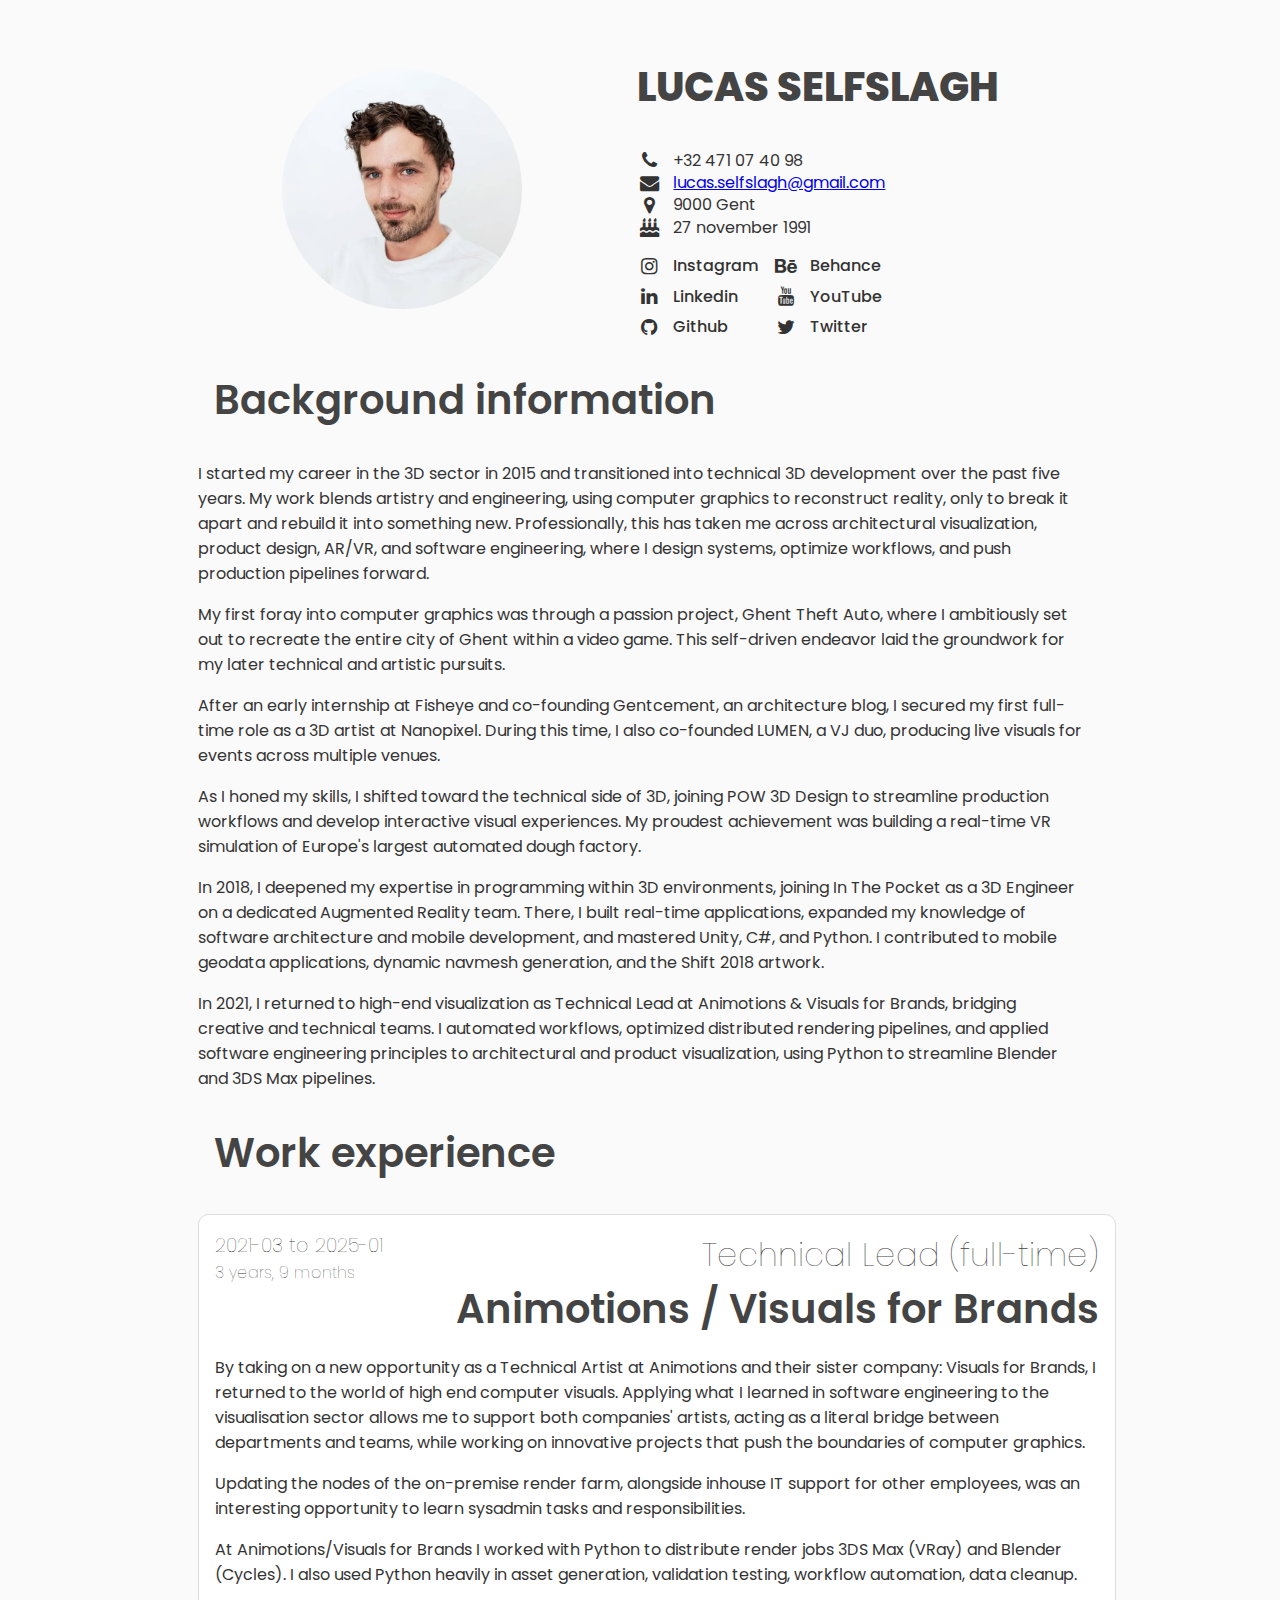
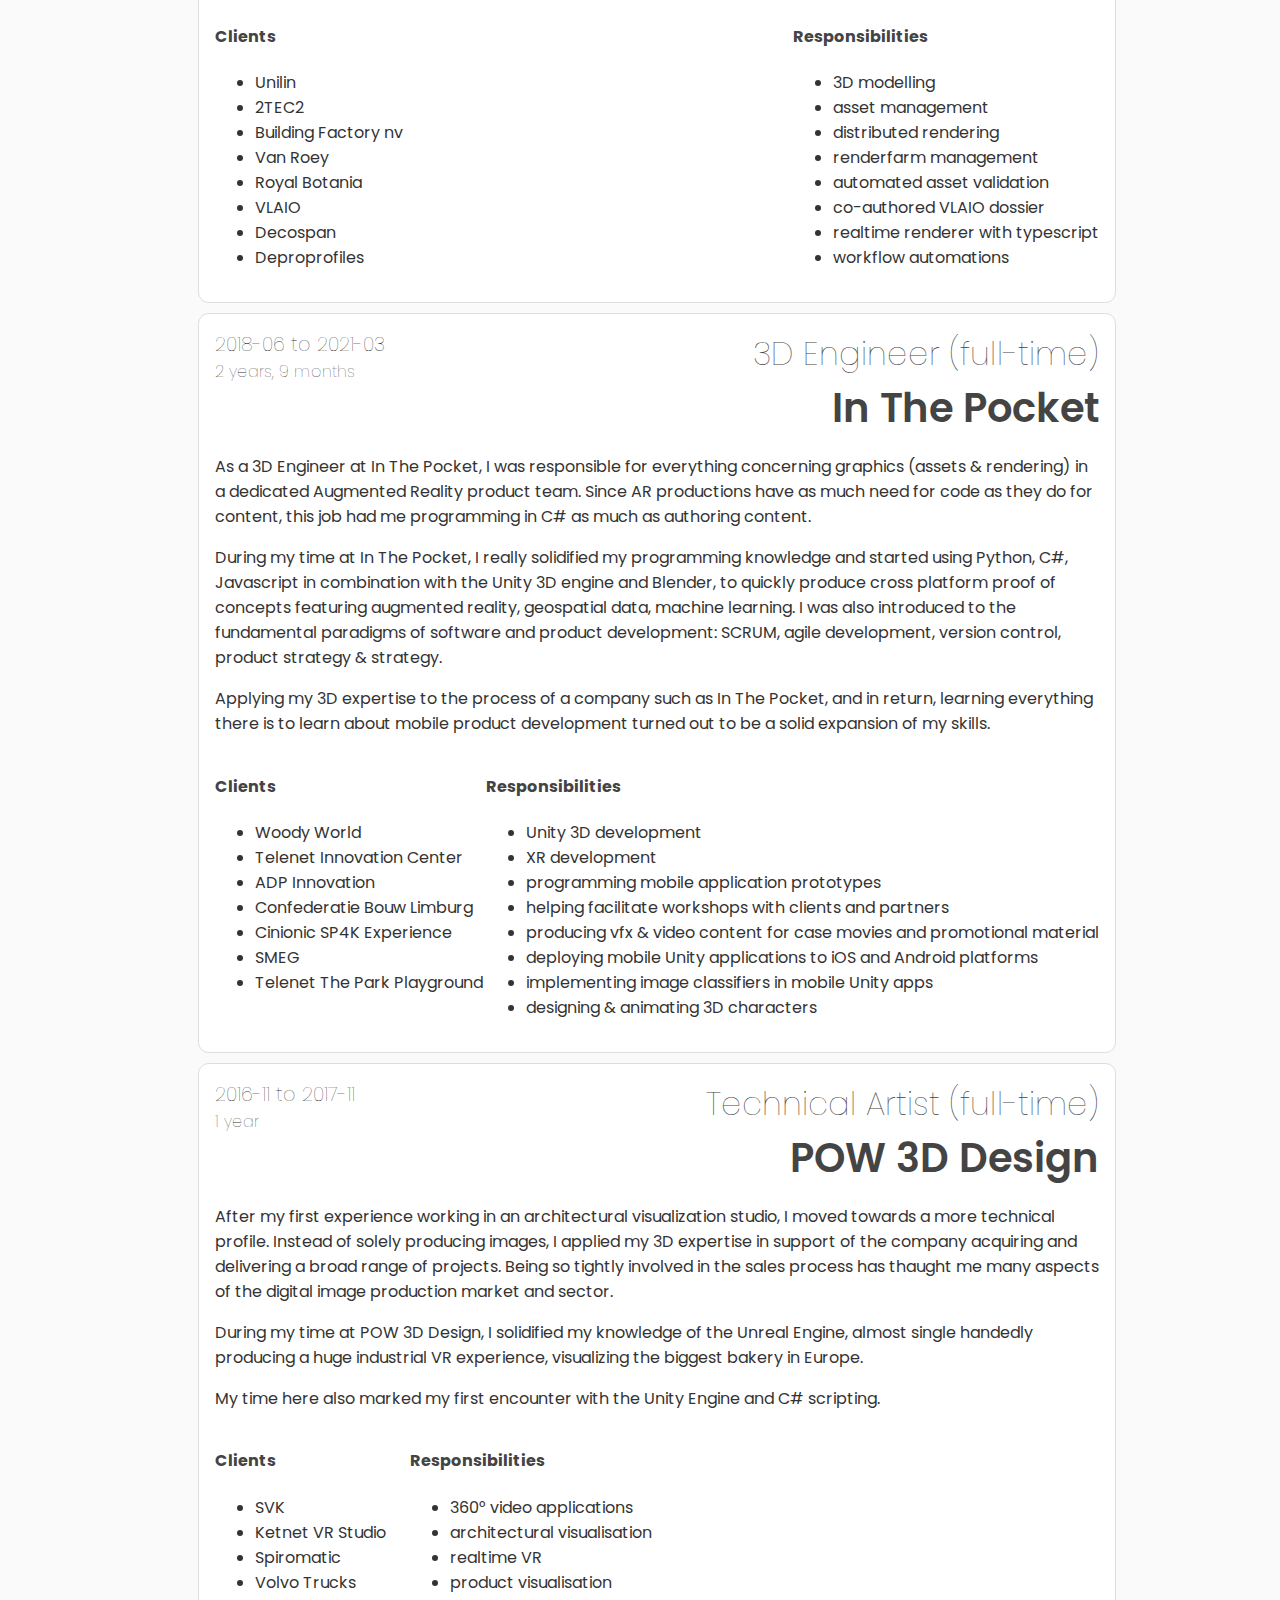
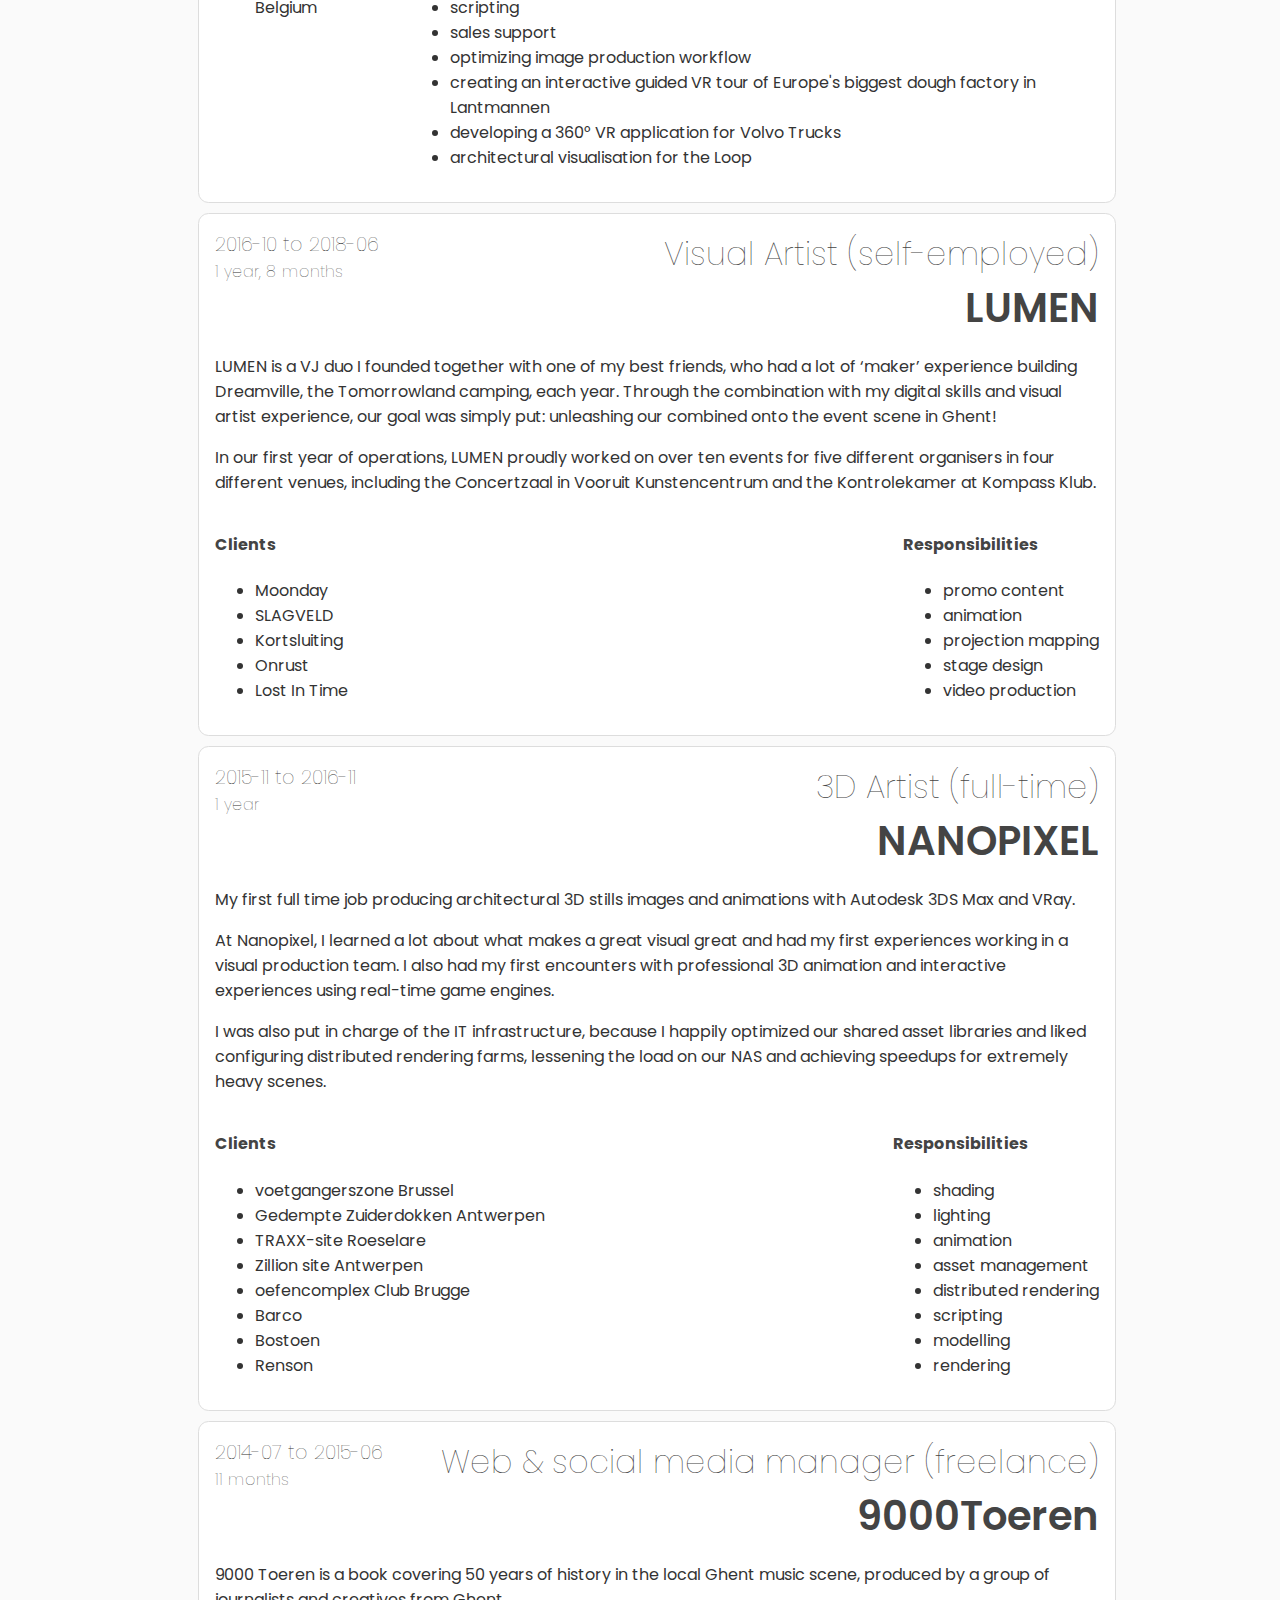
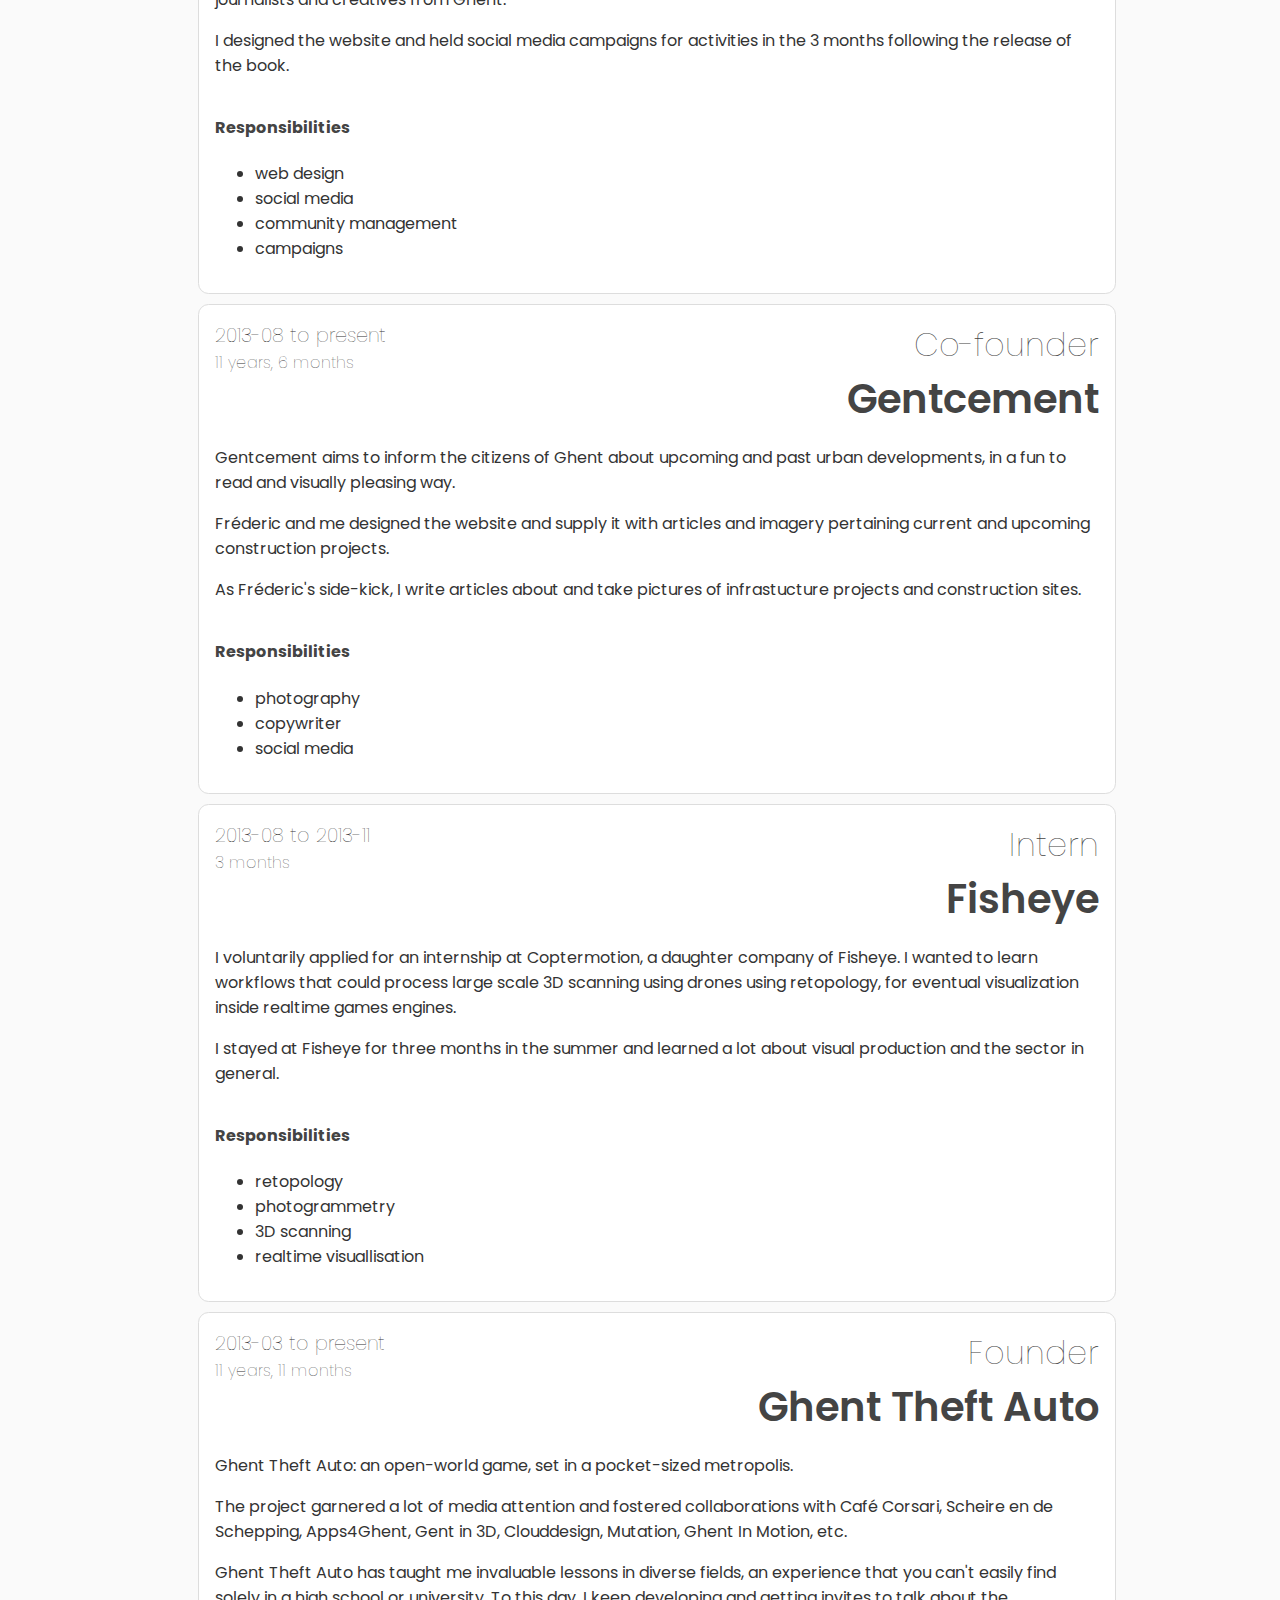
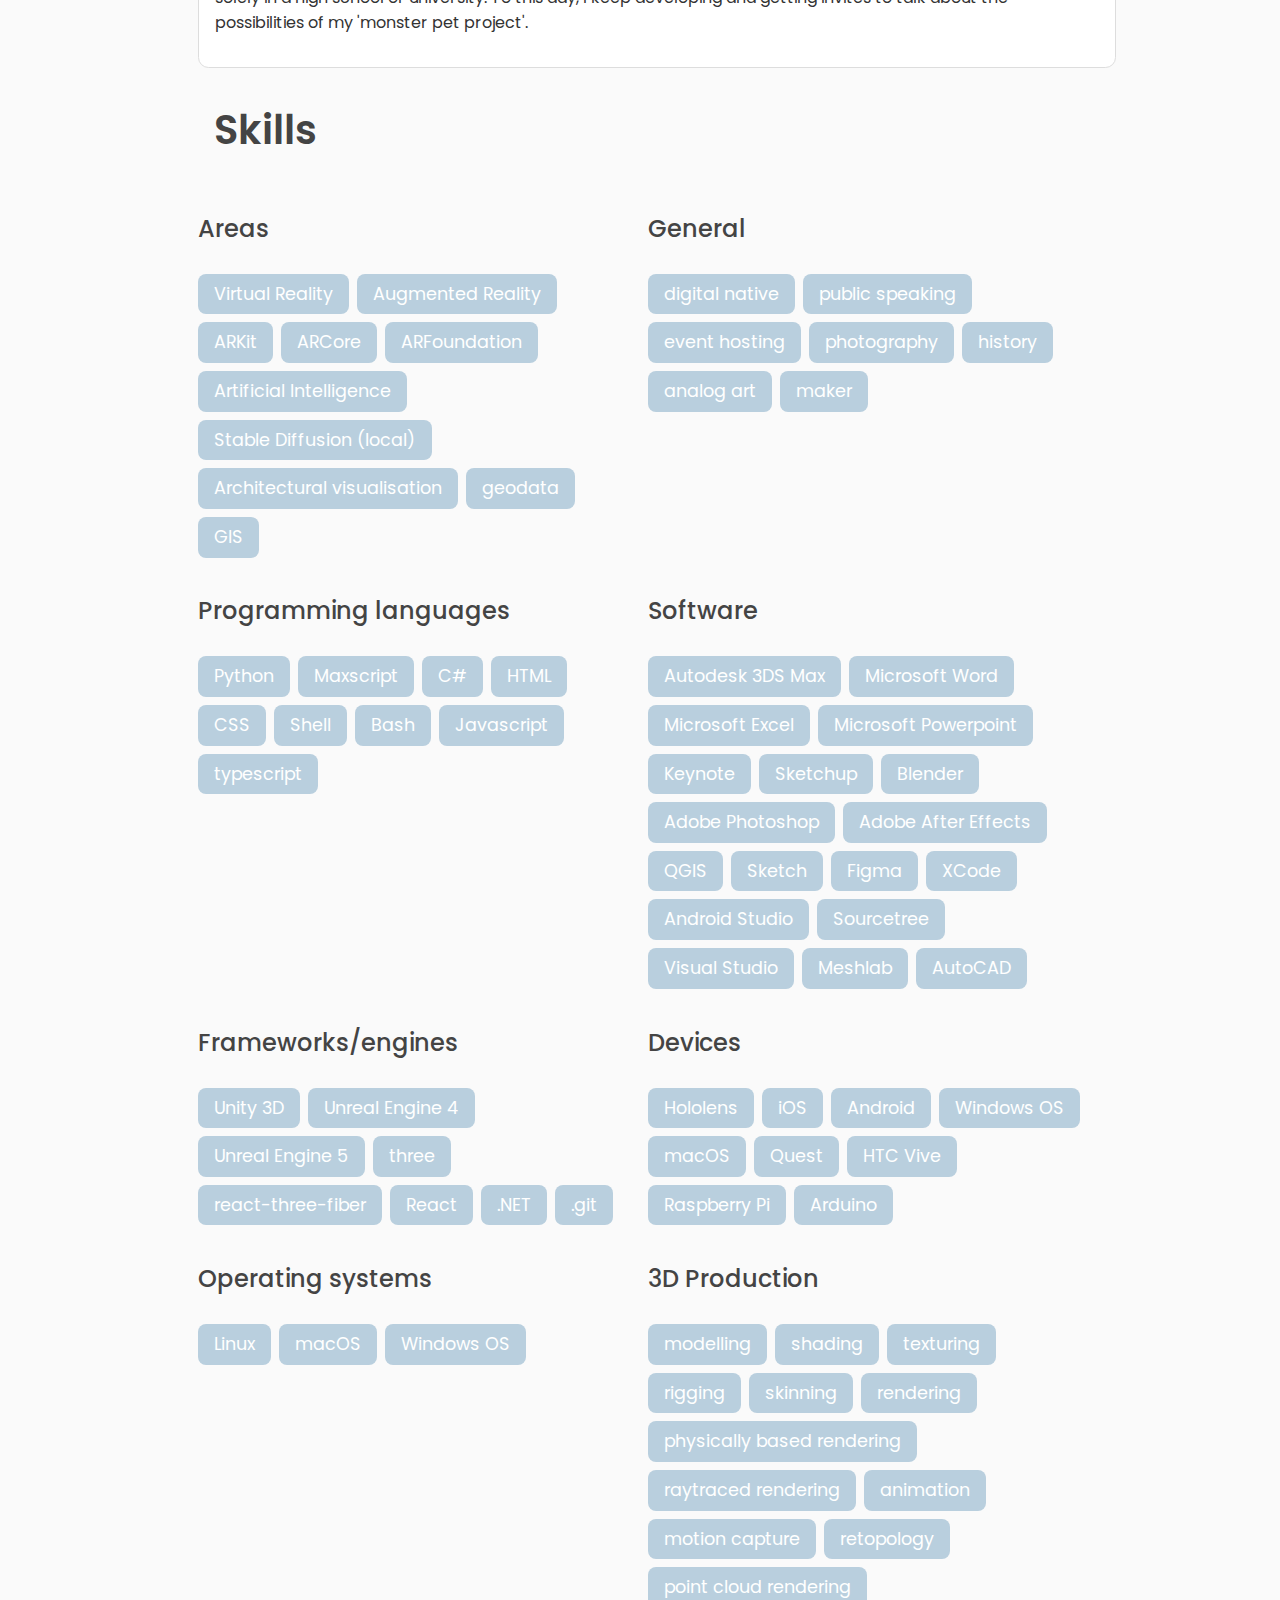
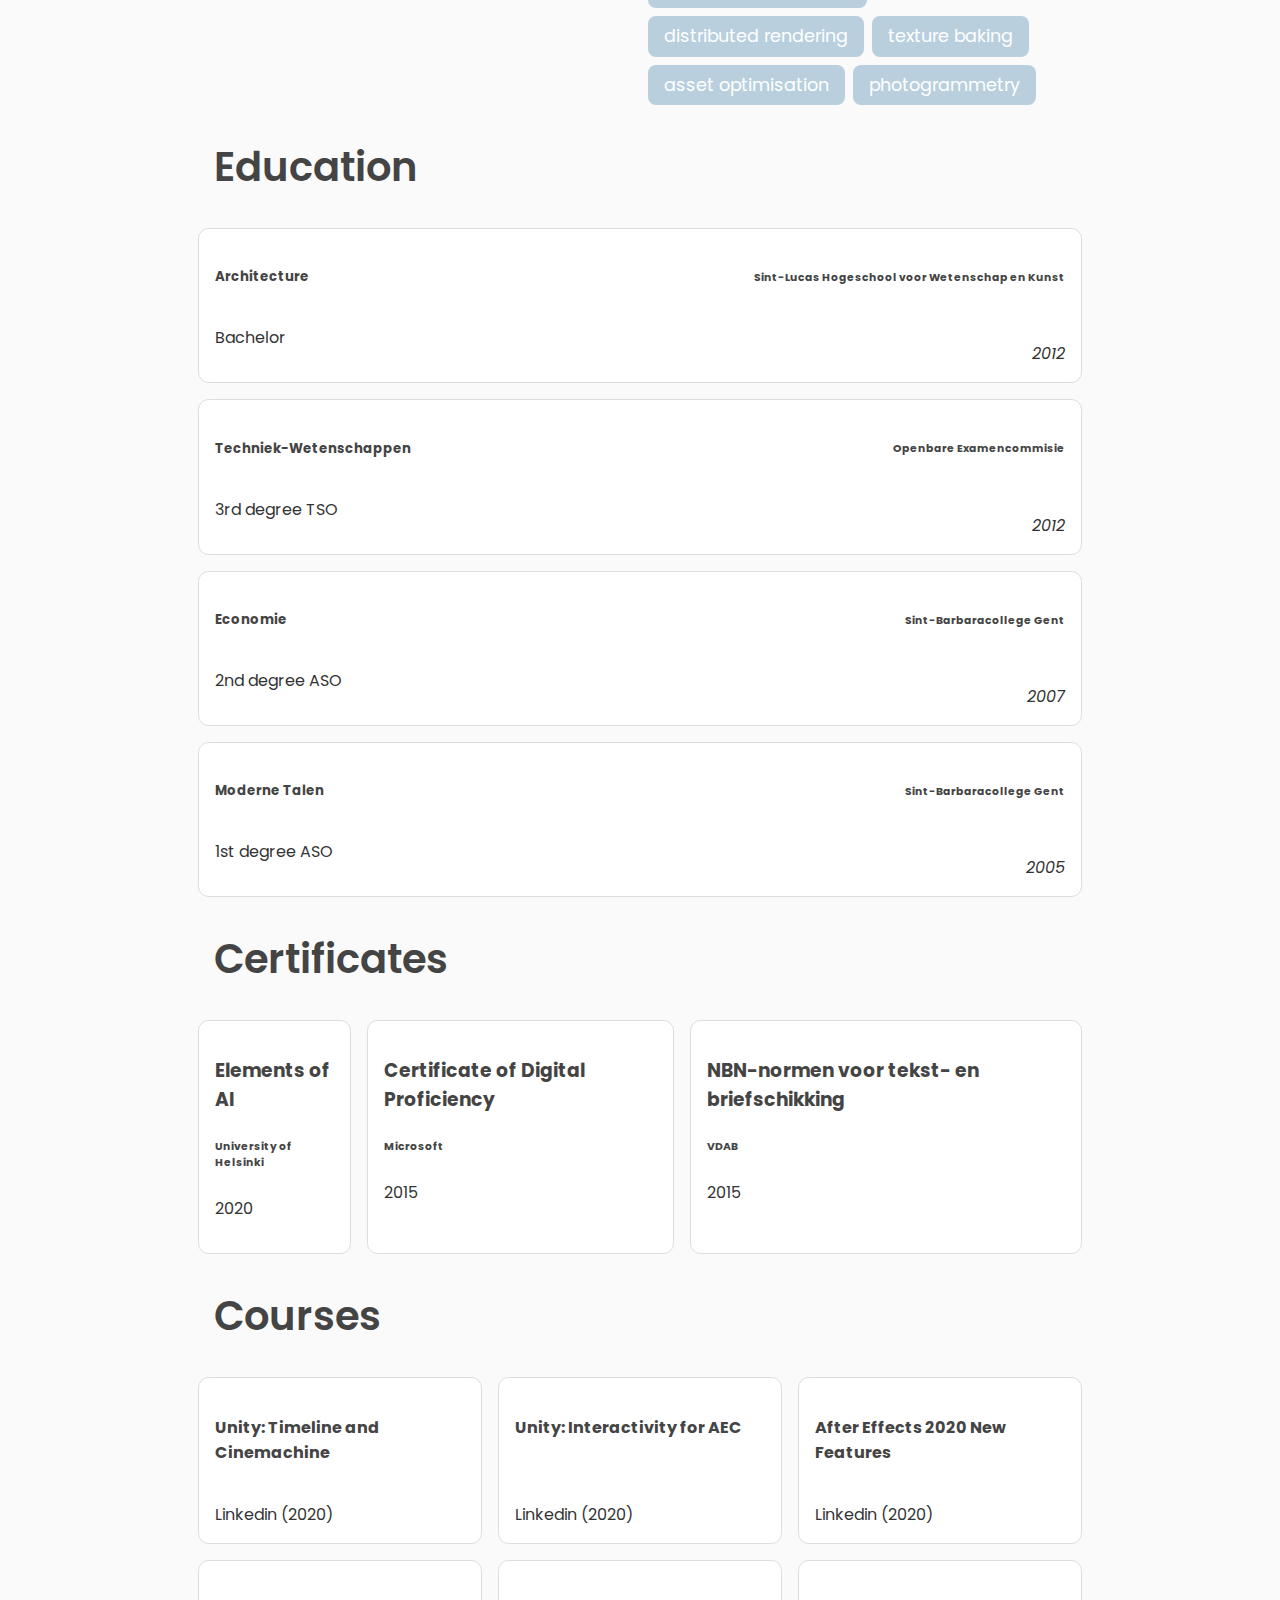
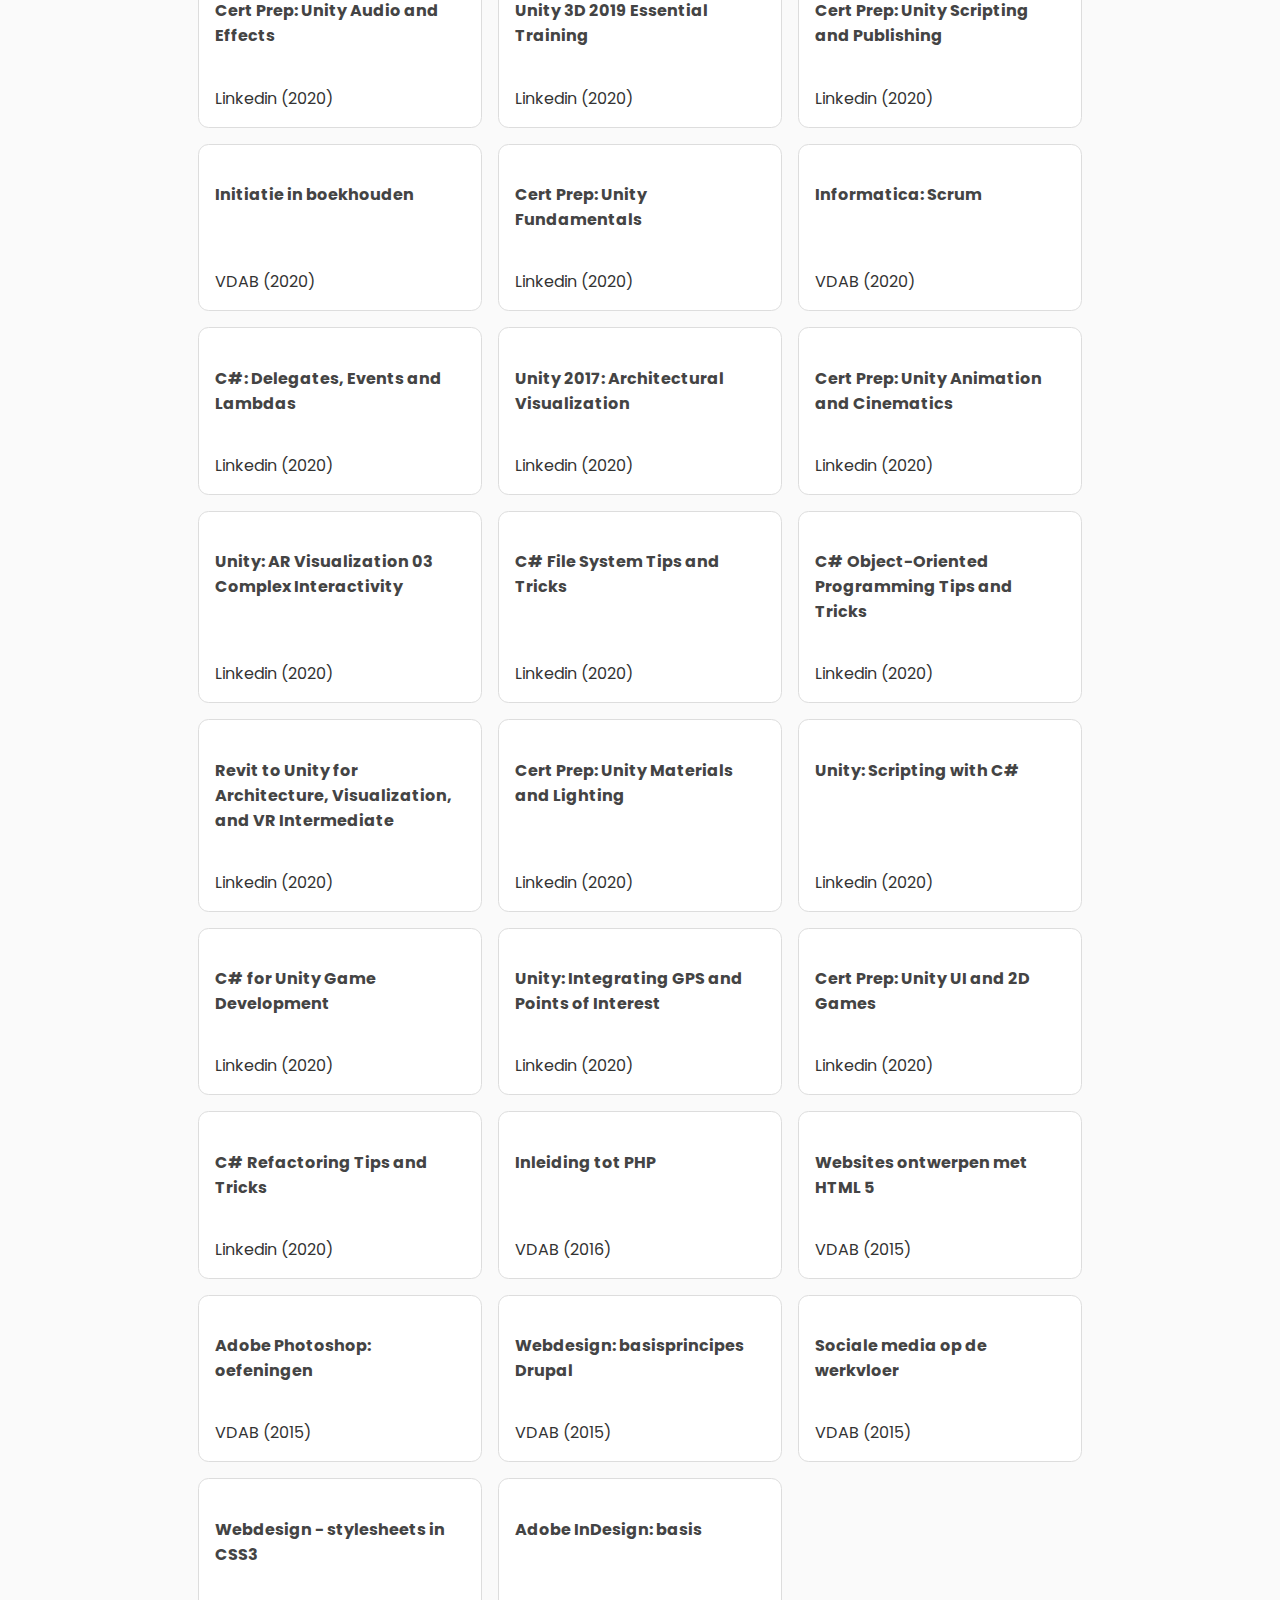
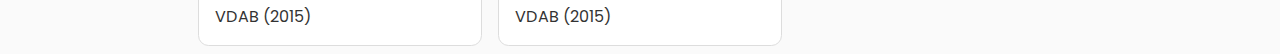
==== commit 82755af3: "mobile tweak" ====
--- a/en.html
+++ b/en.html
@@ -1073,8 +1073,15 @@
       class="item"
       style="display: flex; flex-direction: row; justify-content: space-between"
     >
-      <div style="display: flex; flex-direction: column">
-        <h3>Architecture</h3>
+      <div
+        style="
+          display: flex;
+          flex-direction: column;
+          align-items: flex-start;
+          justify-content: space-between;
+        "
+      >
+        <h5>Architecture</h5>
         <p>Bachelor</p>
       </div>
       <div
@@ -1095,8 +1102,15 @@
       class="item"
       style="display: flex; flex-direction: row; justify-content: space-between"
     >
-      <div style="display: flex; flex-direction: column">
-        <h3>Techniek-Wetenschappen</h3>
+      <div
+        style="
+          display: flex;
+          flex-direction: column;
+          align-items: flex-start;
+          justify-content: space-between;
+        "
+      >
+        <h5>Techniek-Wetenschappen</h5>
         <p>3rd degree TSO</p>
       </div>
       <div
@@ -1117,8 +1131,15 @@
       class="item"
       style="display: flex; flex-direction: row; justify-content: space-between"
     >
-      <div style="display: flex; flex-direction: column">
-        <h3>Economie</h3>
+      <div
+        style="
+          display: flex;
+          flex-direction: column;
+          align-items: flex-start;
+          justify-content: space-between;
+        "
+      >
+        <h5>Economie</h5>
         <p>2nd degree ASO</p>
       </div>
       <div
@@ -1139,8 +1160,15 @@
       class="item"
       style="display: flex; flex-direction: row; justify-content: space-between"
     >
-      <div style="display: flex; flex-direction: column">
-        <h3>Moderne Talen</h3>
+      <div
+        style="
+          display: flex;
+          flex-direction: column;
+          align-items: flex-start;
+          justify-content: space-between;
+        "
+      >
+        <h5>Moderne Talen</h5>
         <p>1st degree ASO</p>
       </div>
       <div
--- a/static/main.css
+++ b/static/main.css
@@ -201,7 +201,7 @@
   font-weight: 400;
   white-space: nowrap;
   background: var(--accent-color);
-  border-radius: 5px; /* Slightly rounded corners for a modern look */
+  border-radius: 0.5rem; /* Slightly rounded corners for a modern look */
   color: #fff;
 }
 
@@ -302,6 +302,7 @@
 @media (max-width: 767px) {
   #curriculum-vitae {
     max-width: 80%;
+    padding-top: 1rem;
   }
   #certs {
     flex-direction: column;
@@ -317,6 +318,10 @@
   }
   .title-section {
     margin-bottom: 1.75rem;
+  }
+
+  .experience {
+    padding: 1rem;
   }
 
   .jobheader {
@@ -338,4 +343,13 @@
     flex-direction: column; /* Stack job footer elements vertically */
     gap: 0.5rem; /* Reduce gap between items */
   }
-}
+  .item {
+    padding: 0.5rem;
+  }
+
+  .skill {
+    font-size: small;
+    line-height: 1.1;
+    padding: 0.33rem 0.66rem;
+  }
+}
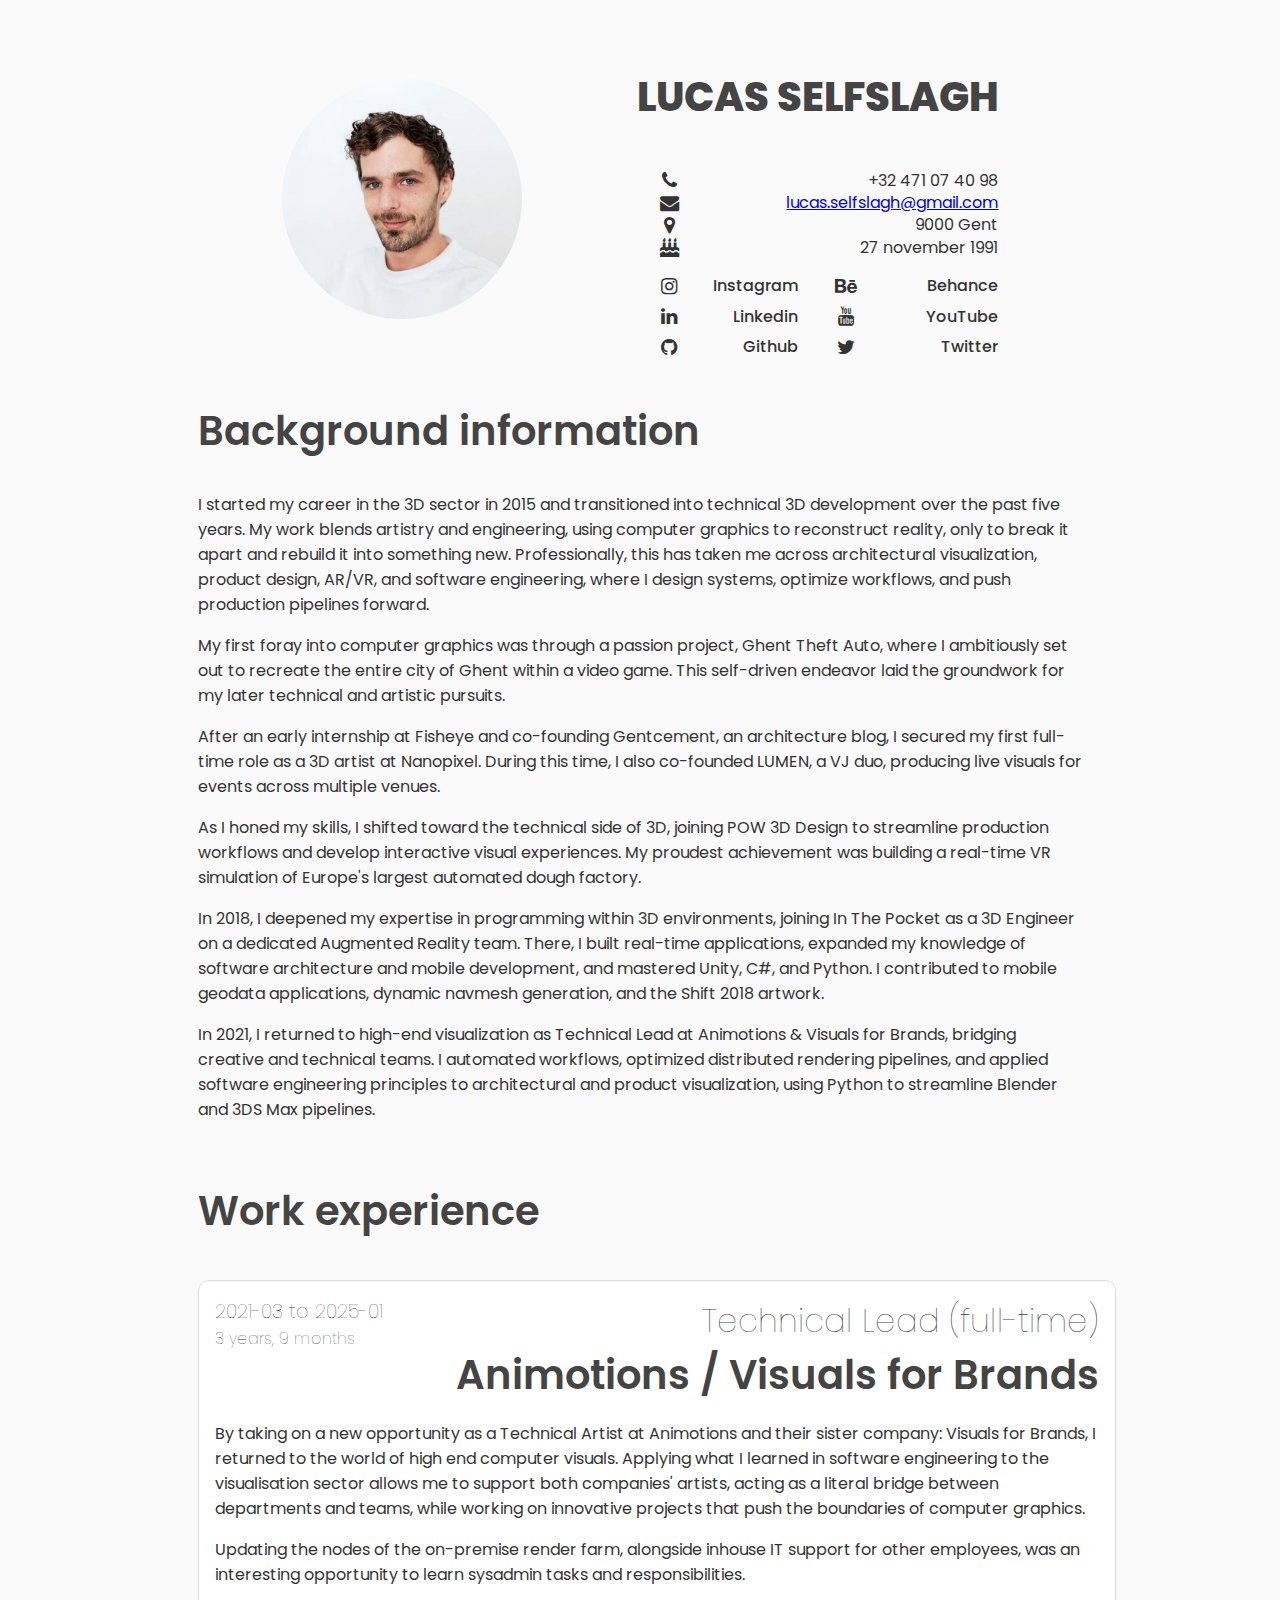
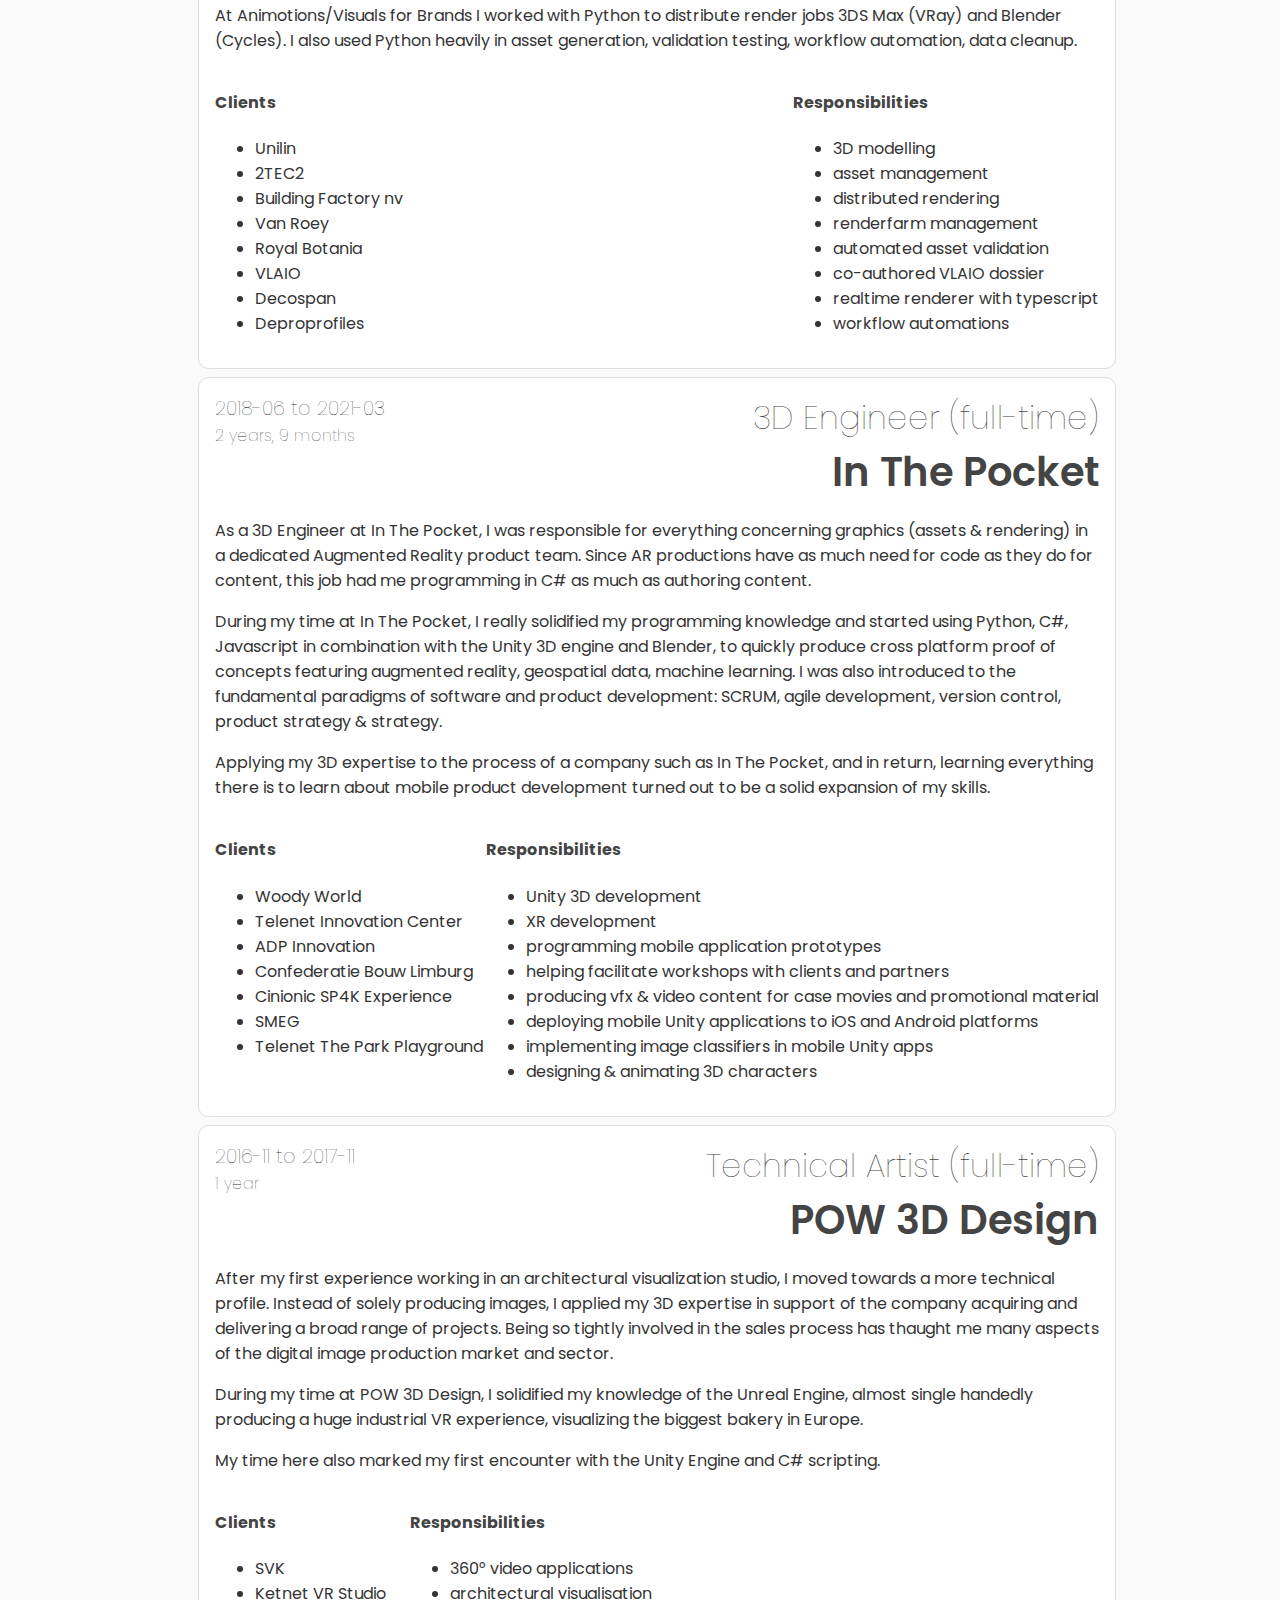
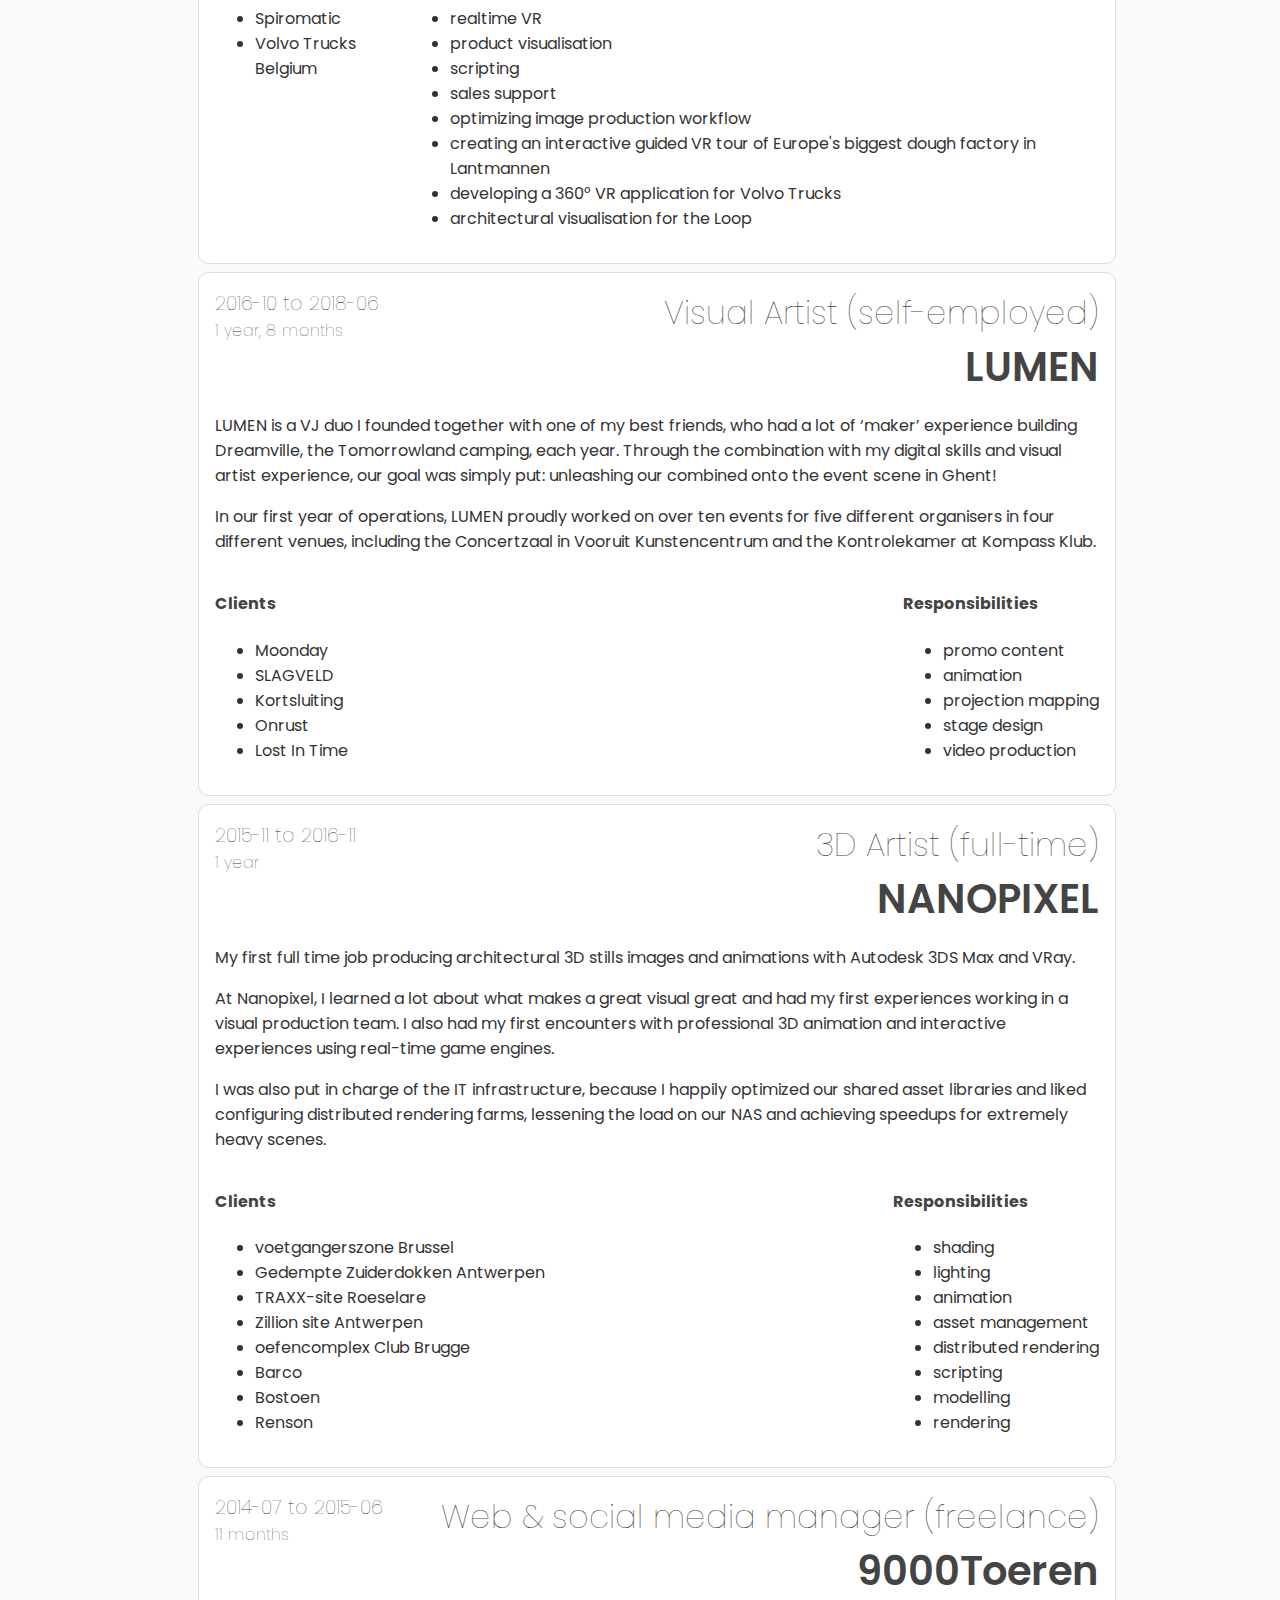
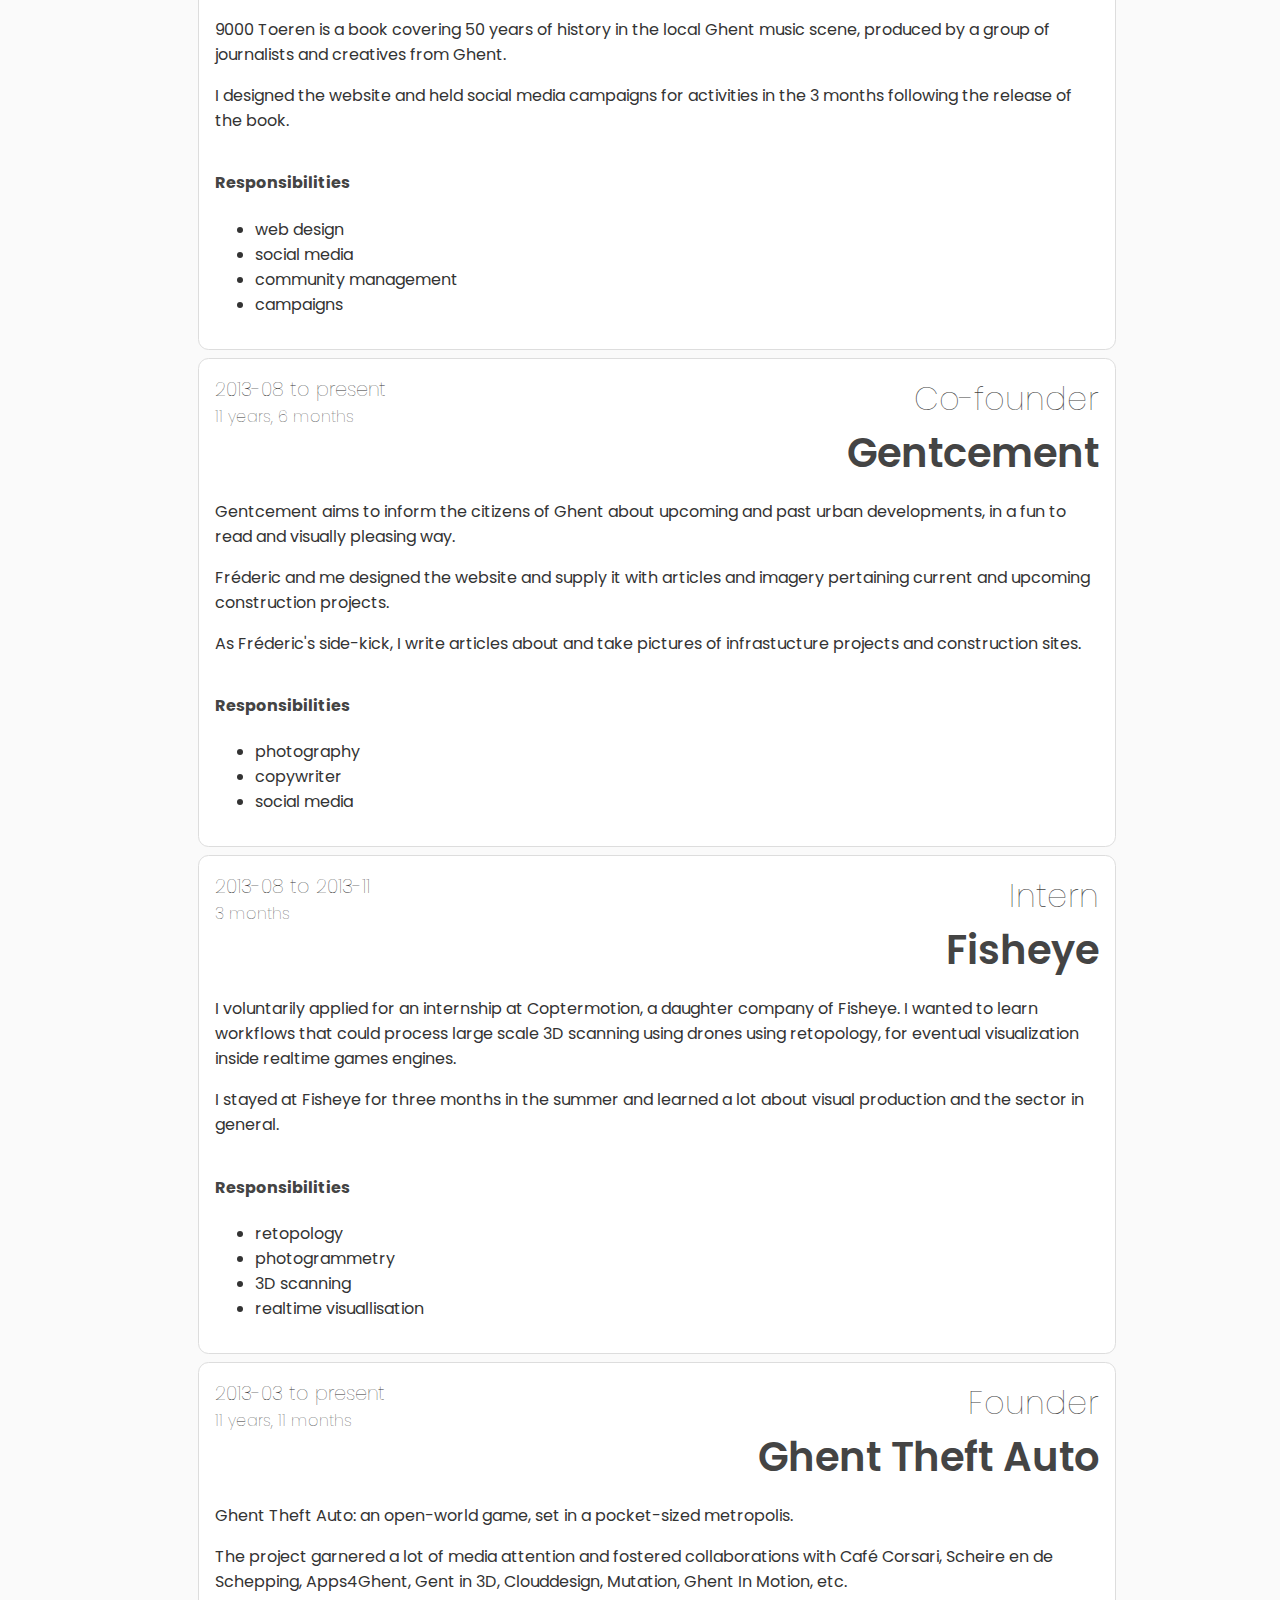
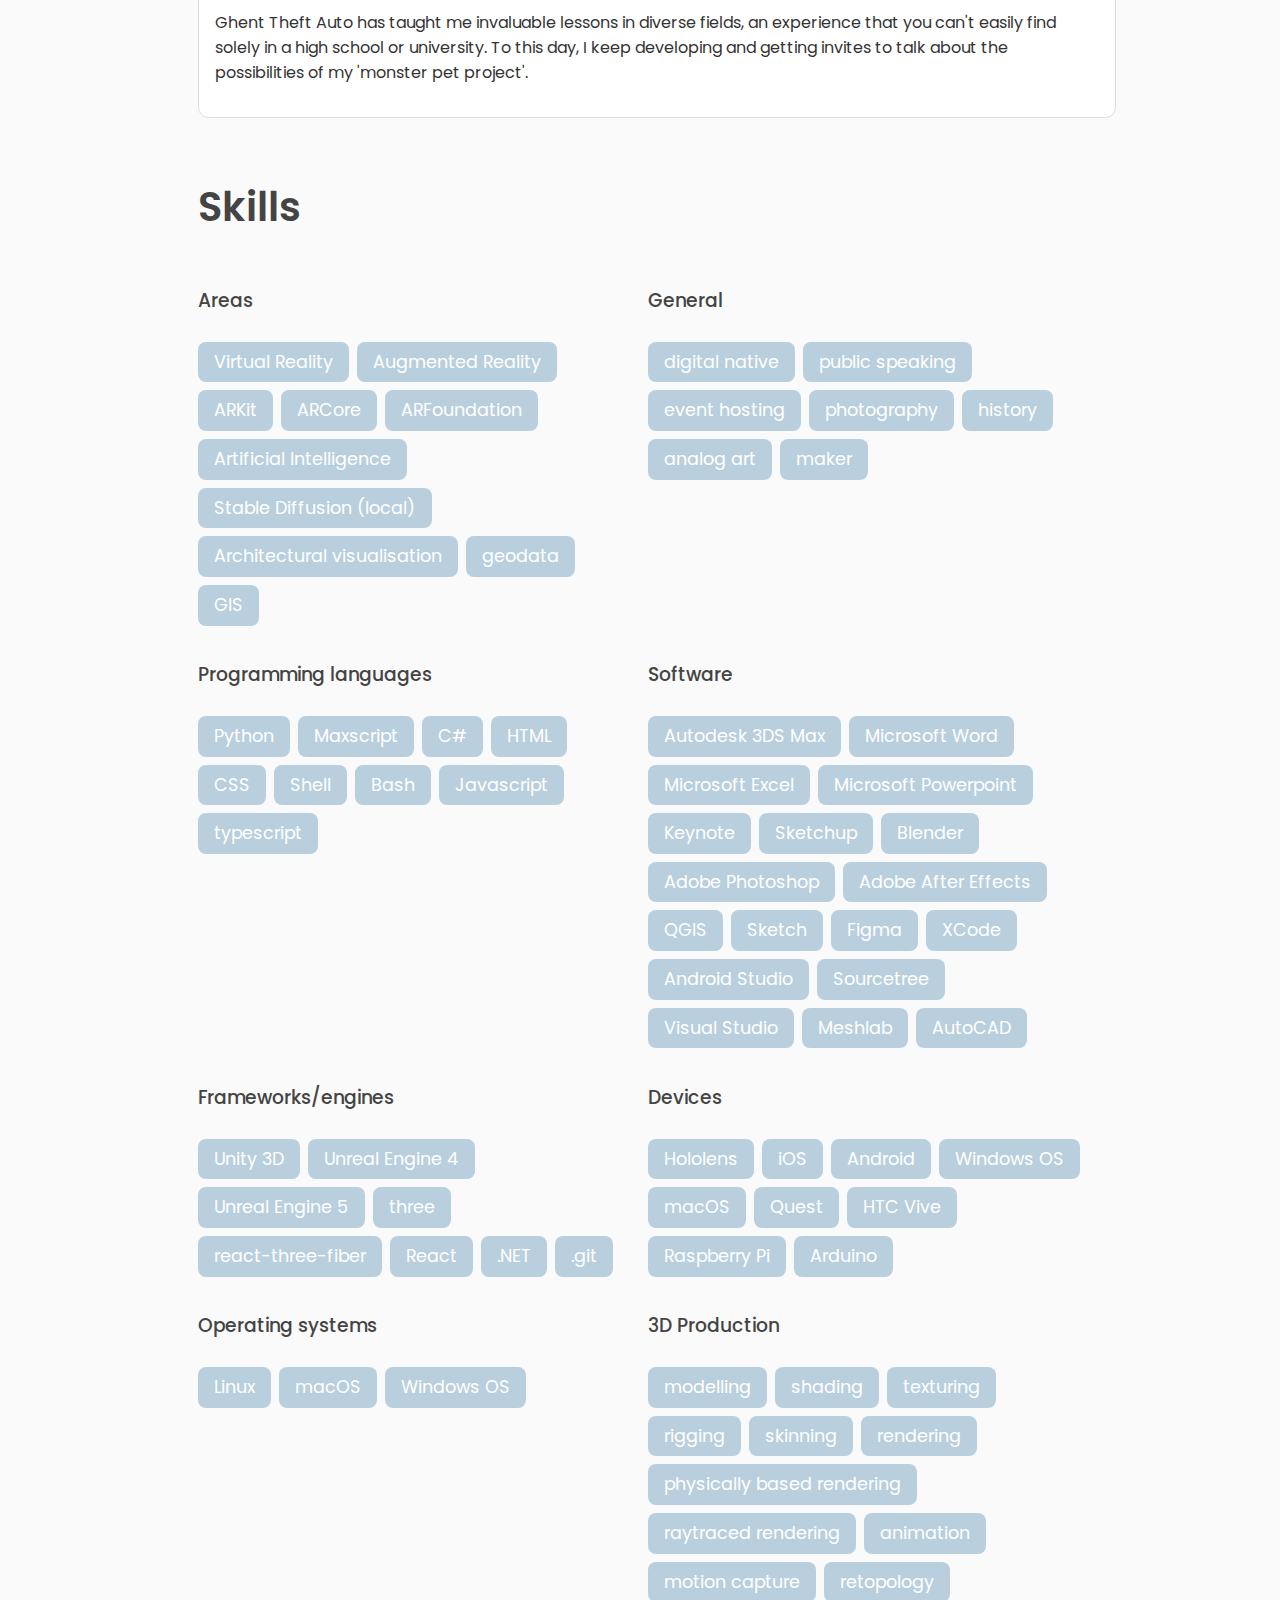
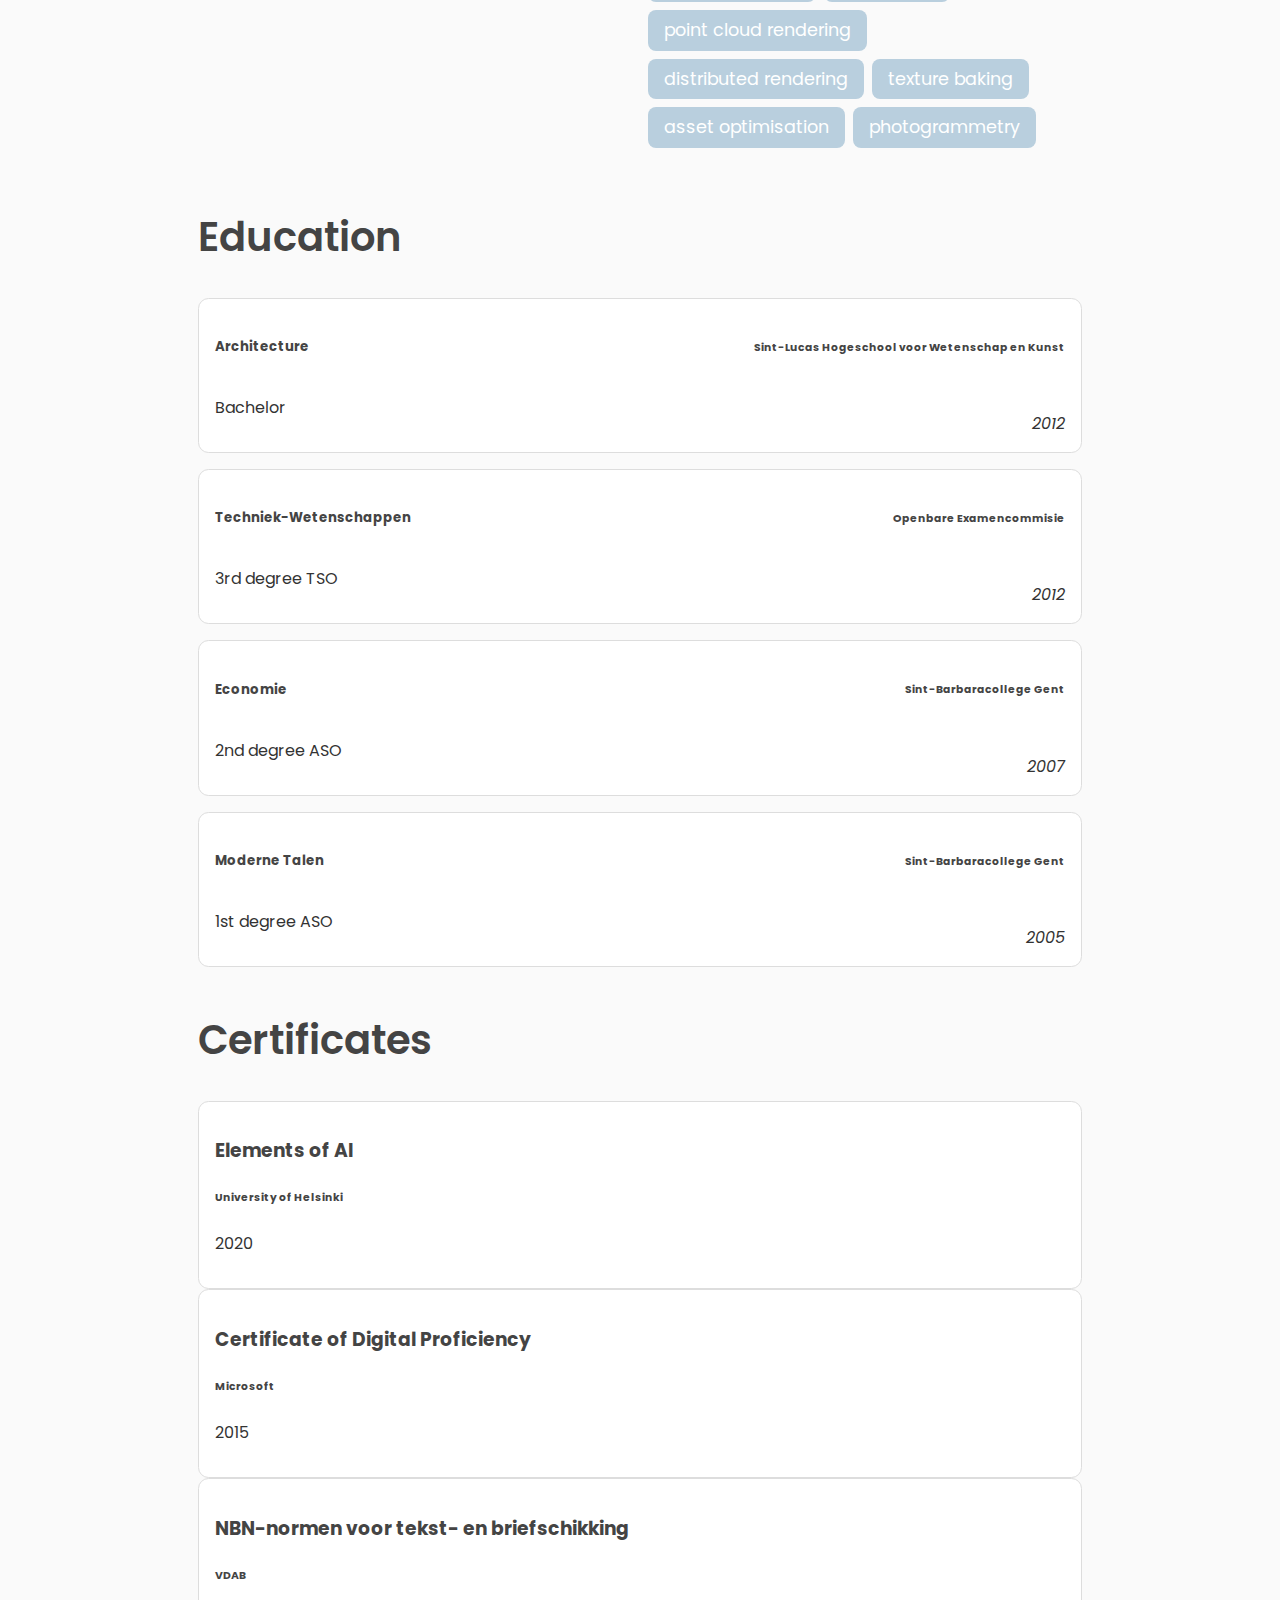
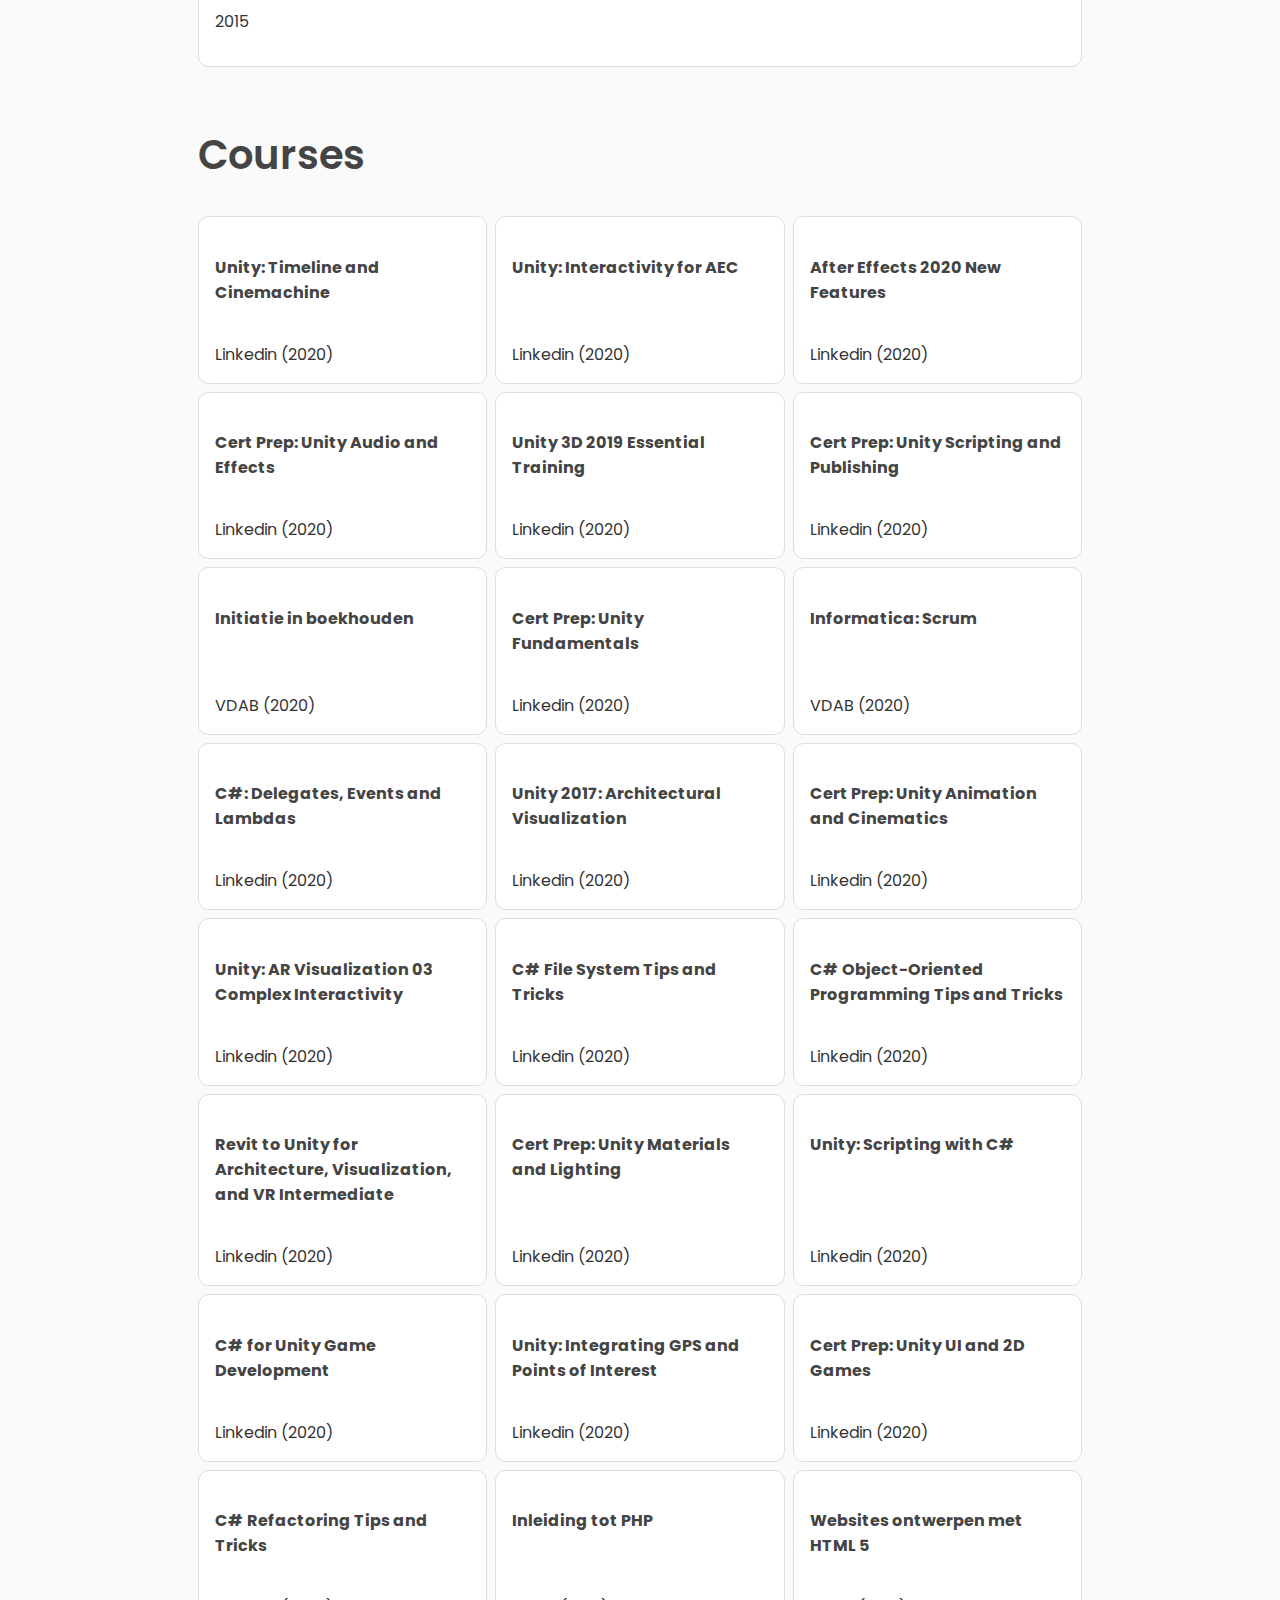
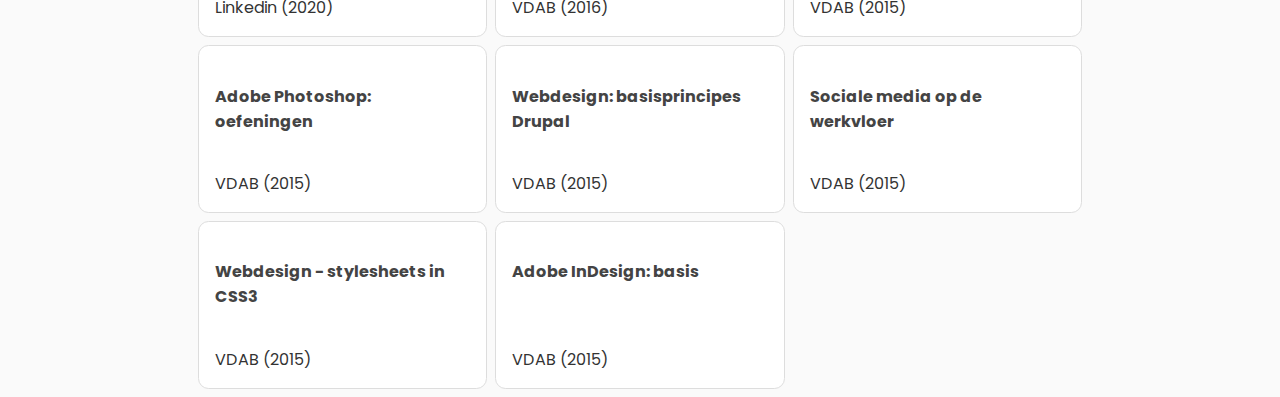
==== commit 57026419: "social links tweaking" ====
--- a/en.html
+++ b/en.html
@@ -845,7 +845,7 @@
   <div class="skill-container">
     
     <div class="skill-area">
-      <h2 class="skill-title">Areas</h2>
+      <h3 class="skill-title">Areas</h3>
       <div class="skills">
         
         <div class="skill">Virtual Reality</div>
@@ -872,7 +872,7 @@
     </div>
     
     <div class="skill-area">
-      <h2 class="skill-title">General</h2>
+      <h3 class="skill-title">General</h3>
       <div class="skills">
         
         <div class="skill">digital native</div>
@@ -893,7 +893,7 @@
     </div>
     
     <div class="skill-area">
-      <h2 class="skill-title">Programming languages</h2>
+      <h3 class="skill-title">Programming languages</h3>
       <div class="skills">
         
         <div class="skill">Python</div>
@@ -918,7 +918,7 @@
     </div>
     
     <div class="skill-area">
-      <h2 class="skill-title">Software</h2>
+      <h3 class="skill-title">Software</h3>
       <div class="skills">
         
         <div class="skill">Autodesk 3DS Max</div>
@@ -961,7 +961,7 @@
     </div>
     
     <div class="skill-area">
-      <h2 class="skill-title">Frameworks/engines</h2>
+      <h3 class="skill-title">Frameworks/engines</h3>
       <div class="skills">
         
         <div class="skill">Unity 3D</div>
@@ -984,7 +984,7 @@
     </div>
     
     <div class="skill-area">
-      <h2 class="skill-title">Devices</h2>
+      <h3 class="skill-title">Devices</h3>
       <div class="skills">
         
         <div class="skill">Hololens</div>
@@ -1009,7 +1009,7 @@
     </div>
     
     <div class="skill-area">
-      <h2 class="skill-title">Operating systems</h2>
+      <h3 class="skill-title">Operating systems</h3>
       <div class="skills">
         
         <div class="skill">Linux</div>
@@ -1022,7 +1022,7 @@
     </div>
     
     <div class="skill-area">
-      <h2 class="skill-title">3D Production</h2>
+      <h3 class="skill-title">3D Production</h3>
       <div class="skills">
         
         <div class="skill">modelling</div>
--- a/static/main.css
+++ b/static/main.css
@@ -35,8 +35,6 @@
 .title {
   font-weight: 600;
   padding-bottom: 0.25rem;
-  margin-top: 2rem;
-  margin-left: 1rem;
 }
 
 .bg-steel {
@@ -53,24 +51,14 @@
   max-width: 70%;
   flex-grow: 1;
   padding-top: 2rem;
-  gap: 0;
-}
-
-.content-section {
-  background: #fff;
-  padding: 10px;
-  border: 1px solid #ddd;
-  border-radius: 5px;
-  margin-bottom: 10px;
-}
-
-.title-section {
-  margin-bottom: 3rem;
+  display: flex;
+  flex-direction: column;
+  gap: 1rem;
 }
 
 .name {
   font-size: 2.5rem;
-  line-height: 1;
+
   text-align: center;
   font-weight: 800;
 }
@@ -107,19 +95,22 @@
   grid-template-columns: auto 1fr;
   gap: 0.5rem 1rem;
   align-items: center;
+  justify-content: space-between;
+  flex-grow: 1;
 }
 .contact-info div,
 .social-links div {
   display: flex;
   align-items: center;
   gap: 0.75rem;
-  line-height: 1.4; /* Ensures uniform line height */
+  line-height: 1.4;
+  justify-content: space-between;
 }
 
 .contact-info i,
 .social-links i {
   font-size: 1.2rem; /* Adjust icon size */
-  min-width: 24px; /* Ensures uniform spacing */
+  min-width: 4rem;
   text-align: center;
 }
 
@@ -129,6 +120,7 @@
   margin: 0;
   font-size: 1rem; /* Ensures text consistency */
   line-height: 1.4;
+  text-align: right;
 }
 
 .social-links a {
@@ -136,11 +128,15 @@
   color: inherit;
   font-weight: 500;
 }
-
-.experience {
-  padding: 1.5rem;
-  border-radius: var(--item-border-radius);
-  border: var(--item-border);
+.social-links a:hover {
+  color: var(--accent-color);
+}
+
+#experience,
+#education {
+  display: flex;
+  flex-direction: column;
+  gap: 0.5rem;
 }
 
 .jobheader {
@@ -245,15 +241,13 @@
 }
 
 #certs {
-  display: flex;
-  gap: 1rem;
   flex-direction: row;
 }
 
 #courses {
   display: grid;
   grid-template-columns: repeat(auto-fit, minmax(250px, 1fr));
-  gap: 1rem;
+  gap: 0.5rem;
 }
 
 .item {
@@ -320,8 +314,8 @@
     margin-bottom: 1.75rem;
   }
 
-  .experience {
-    padding: 1rem;
+  #experience {
+    gap: 0.5rem;
   }
 
   .jobheader {
@@ -345,6 +339,10 @@
   }
   .item {
     padding: 0.5rem;
+  }
+
+  .skills {
+    gap: 0.3rem;
   }
 
   .skill {
@@ -352,4 +350,10 @@
     line-height: 1.1;
     padding: 0.33rem 0.66rem;
   }
-}
+  #courses,
+  #certs,
+  #educations,
+  #experience {
+    gap: 0.33rem;
+  }
+}
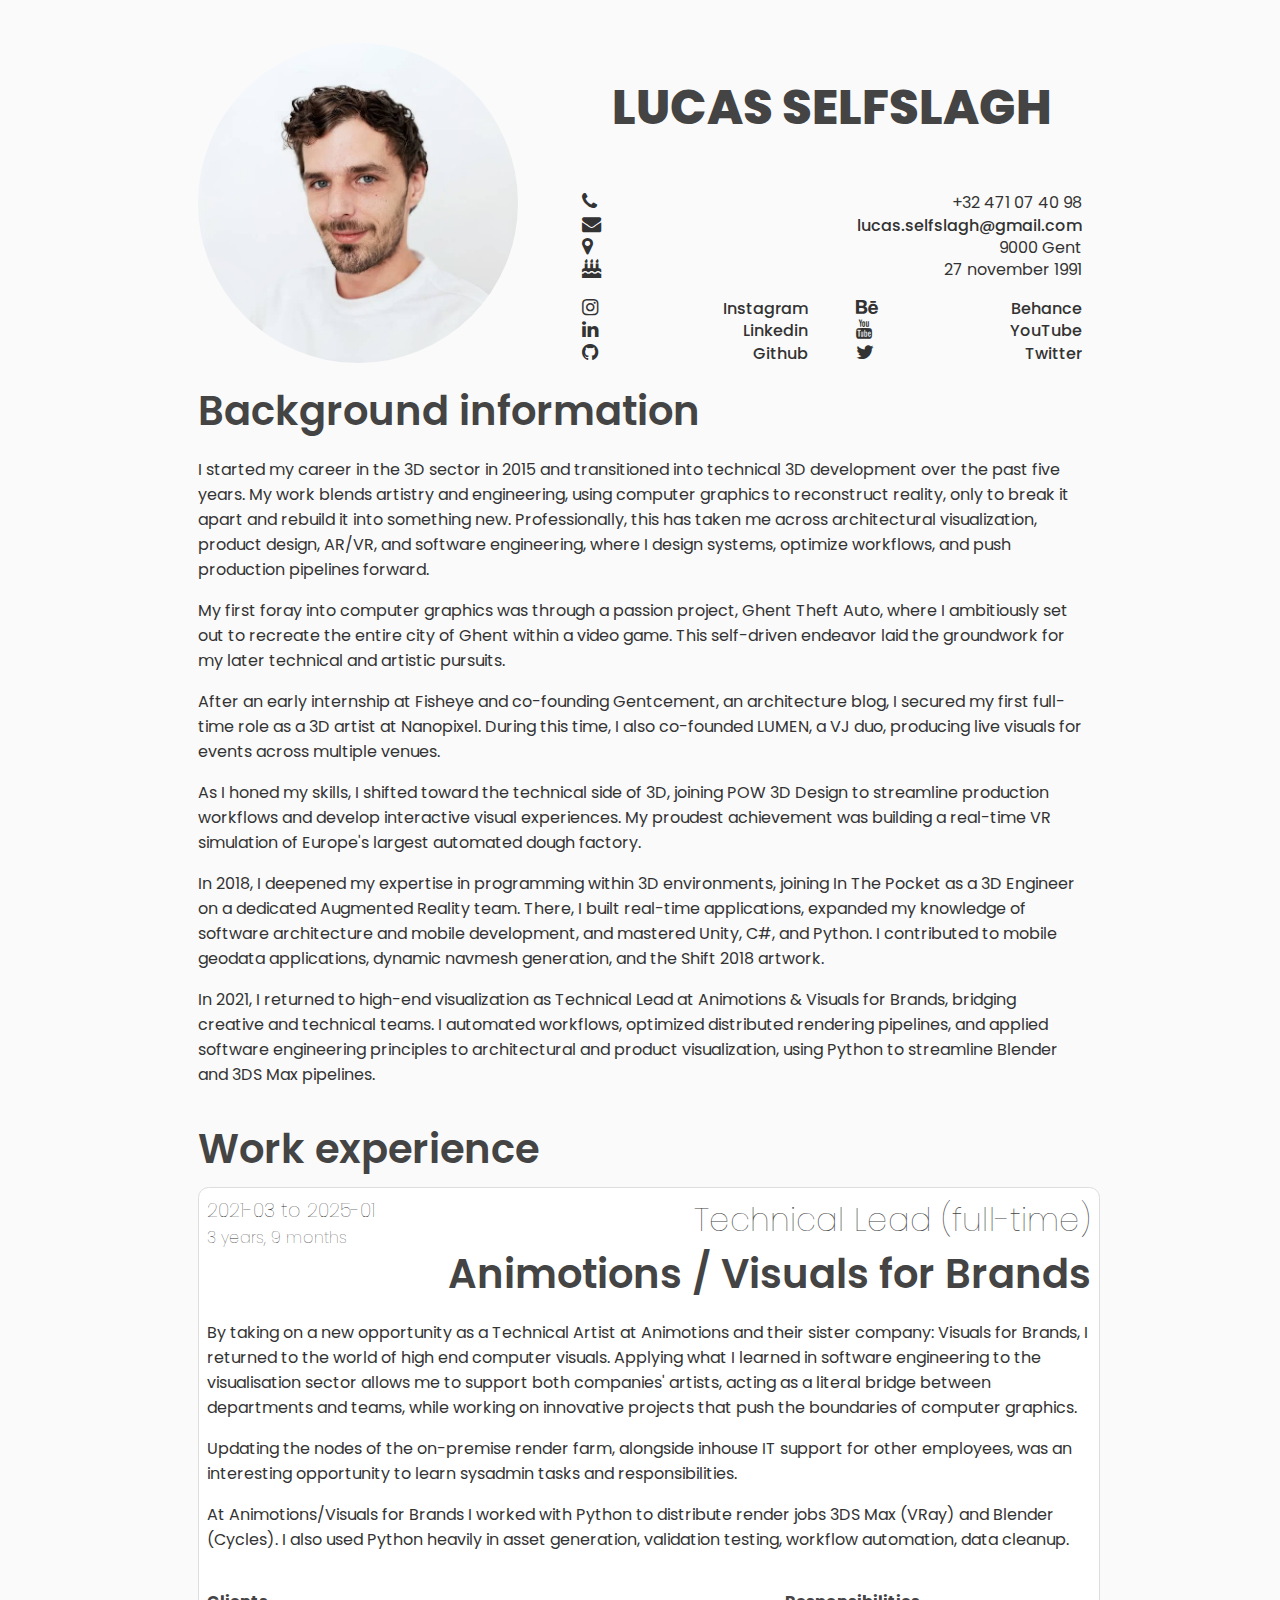
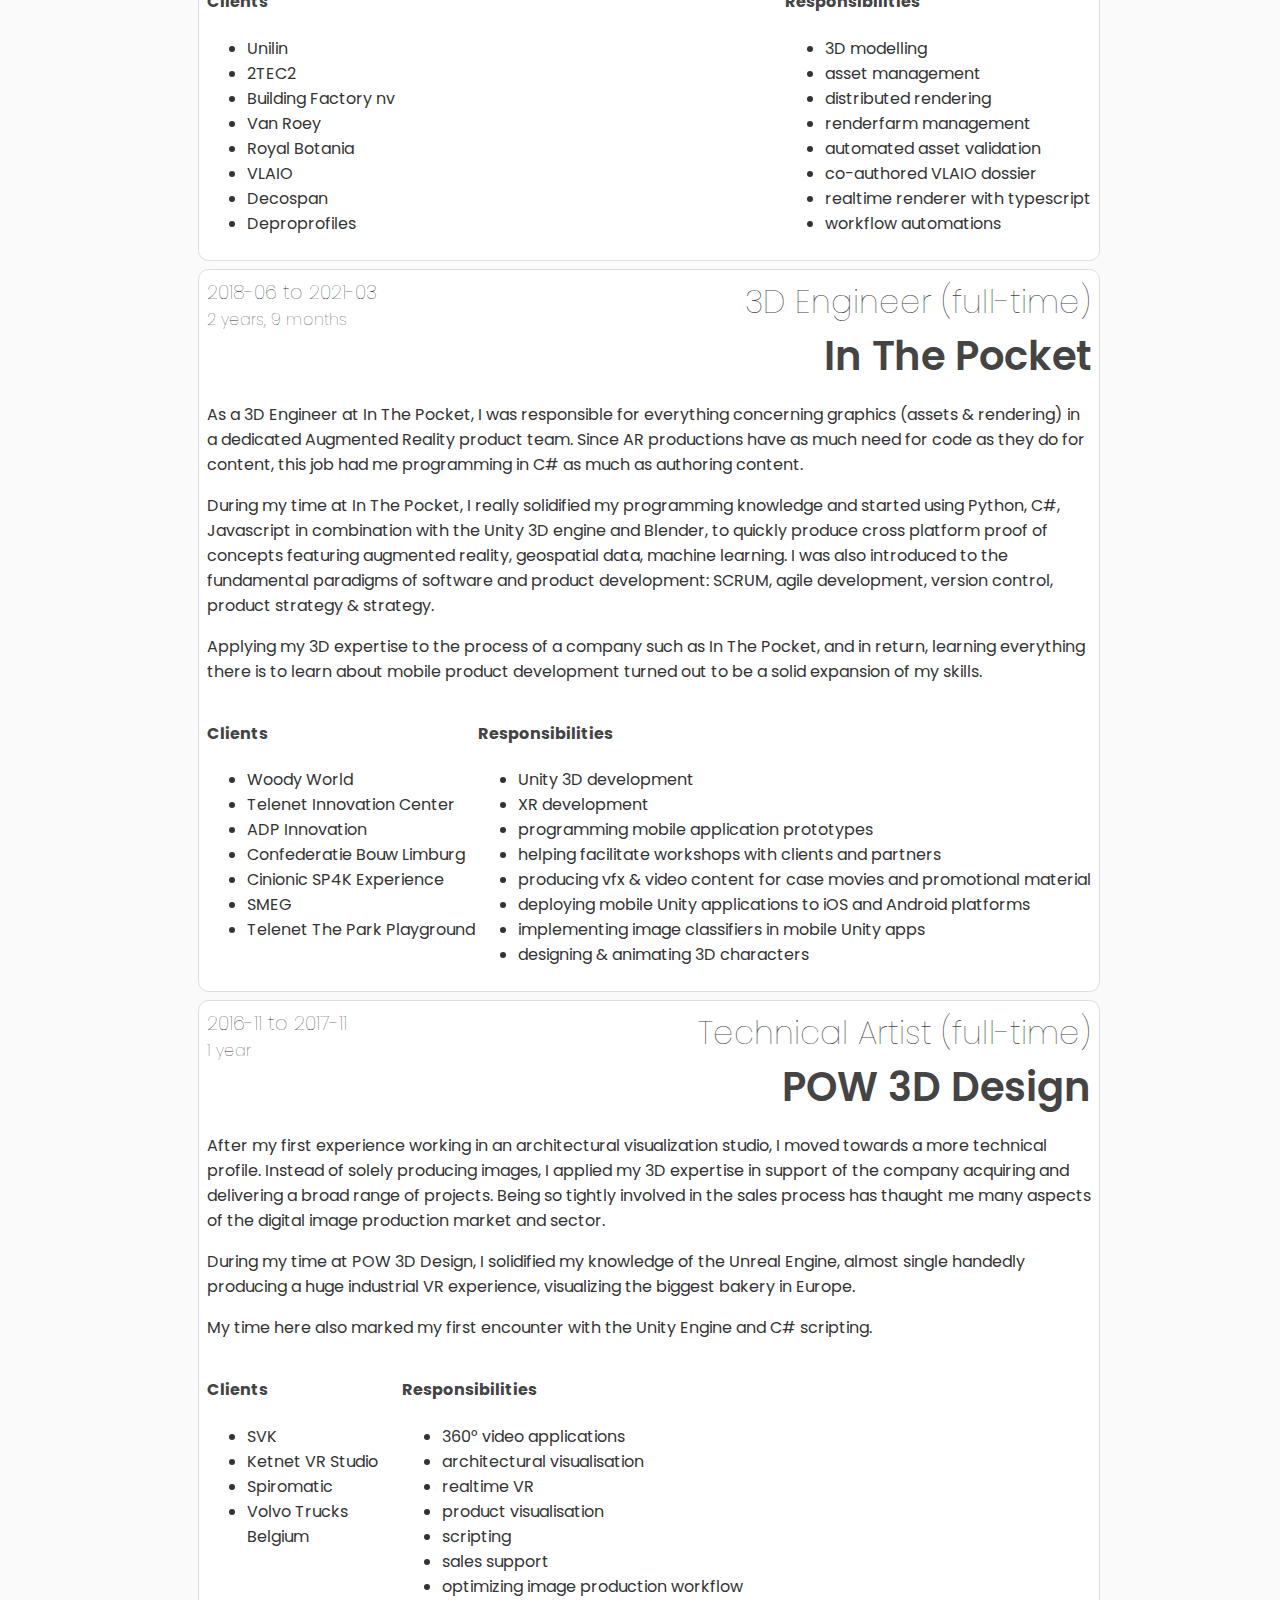
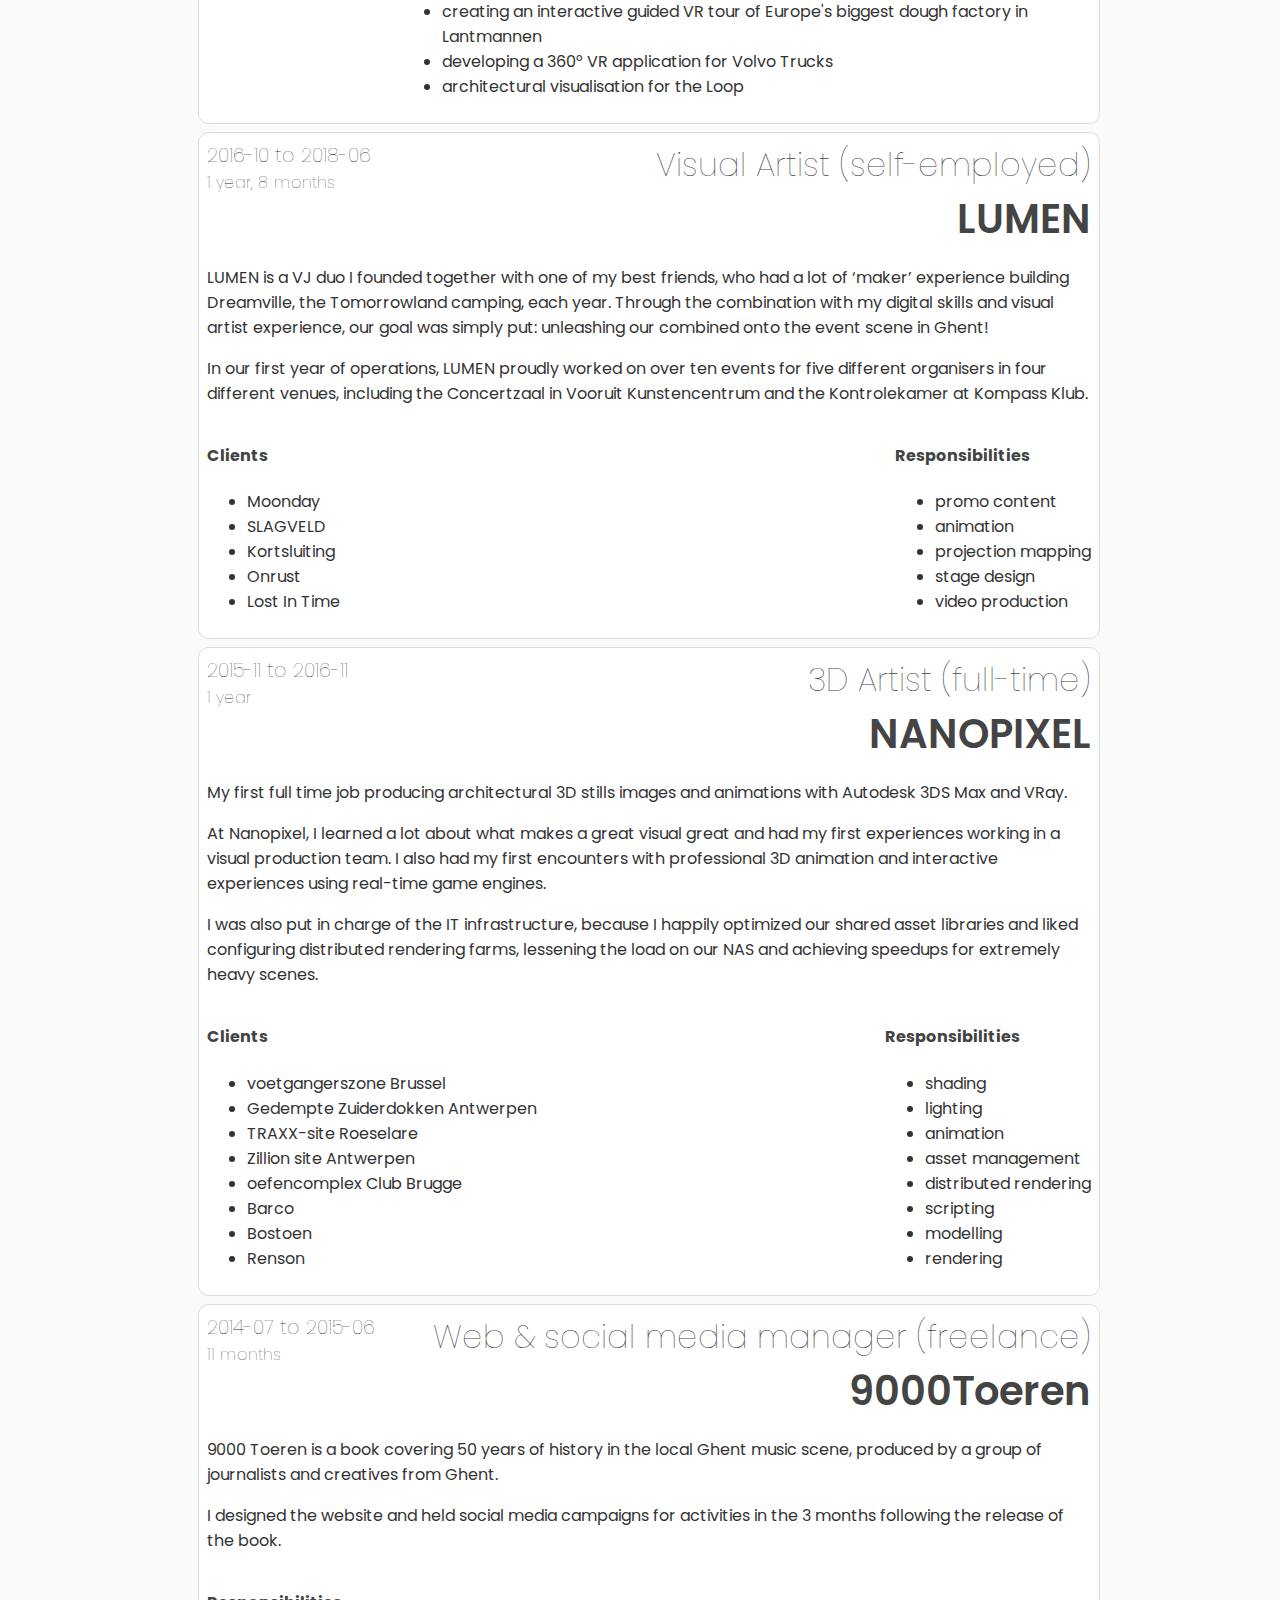
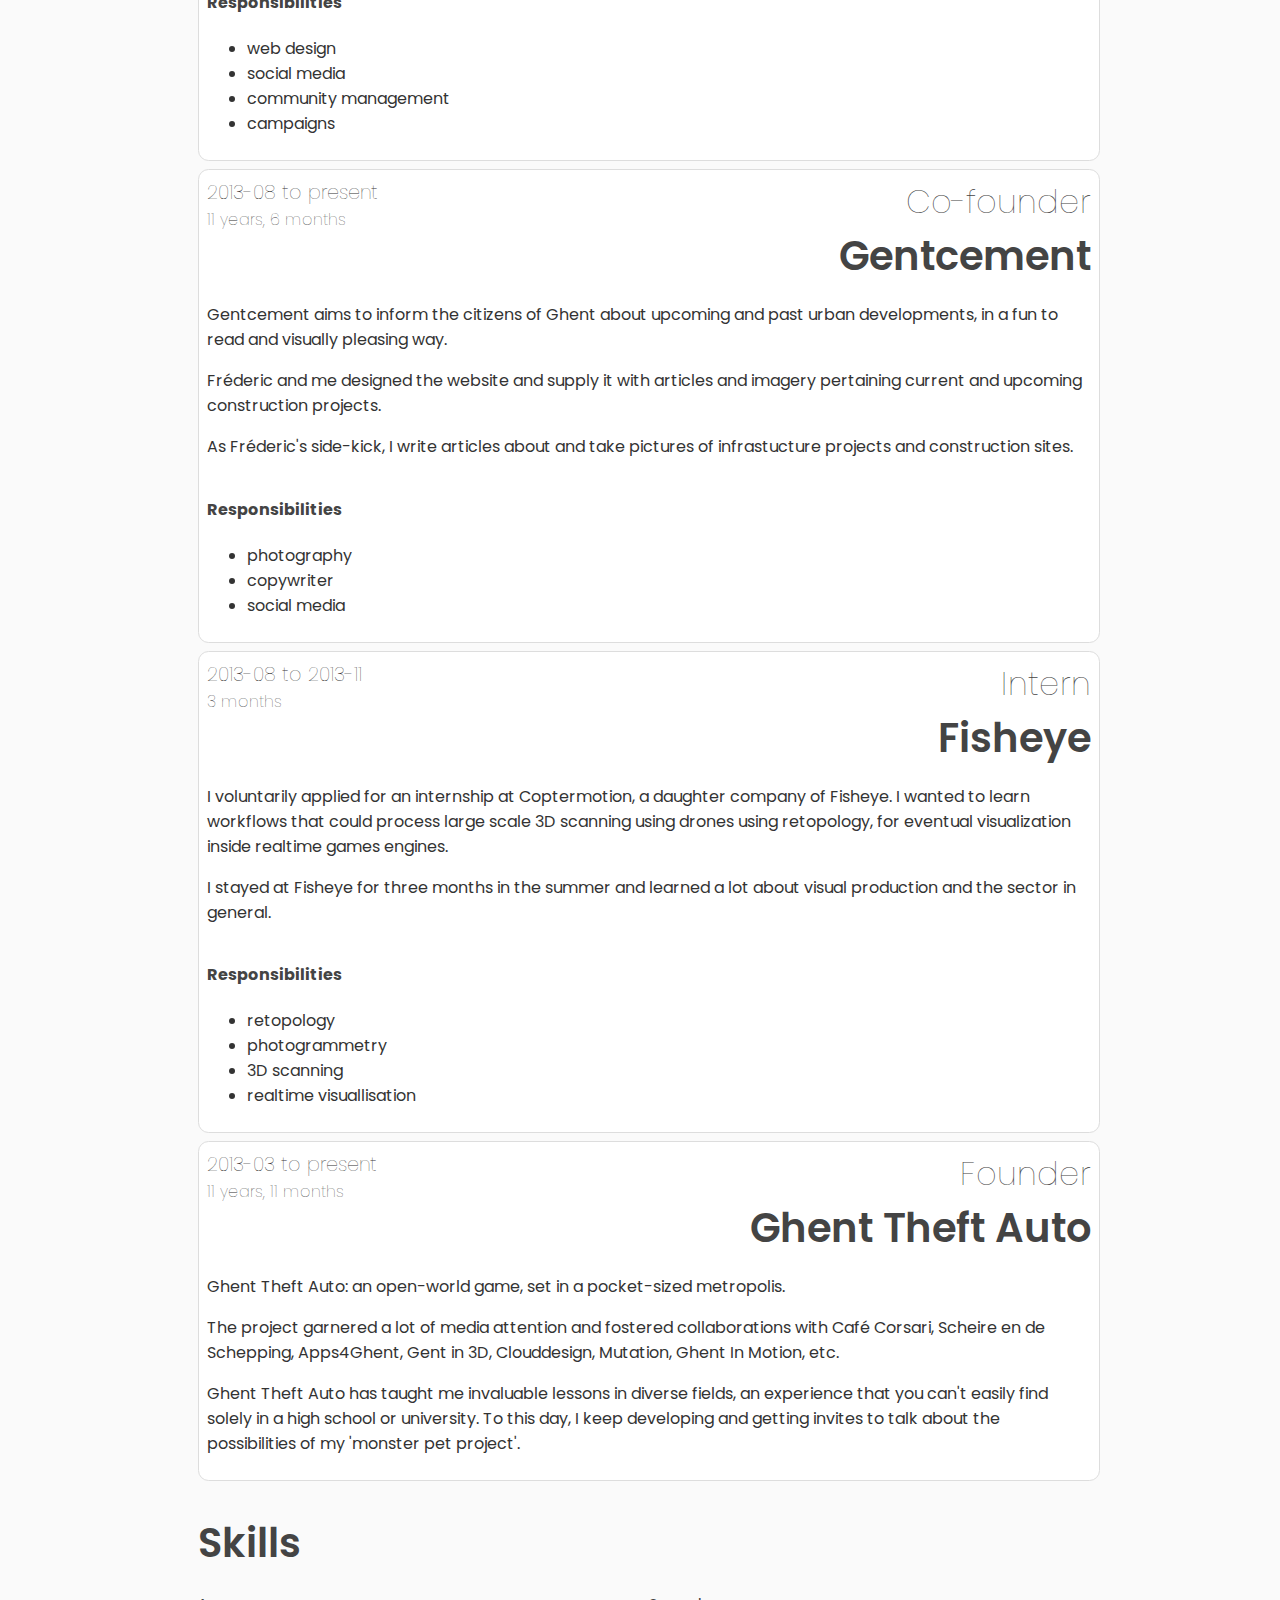
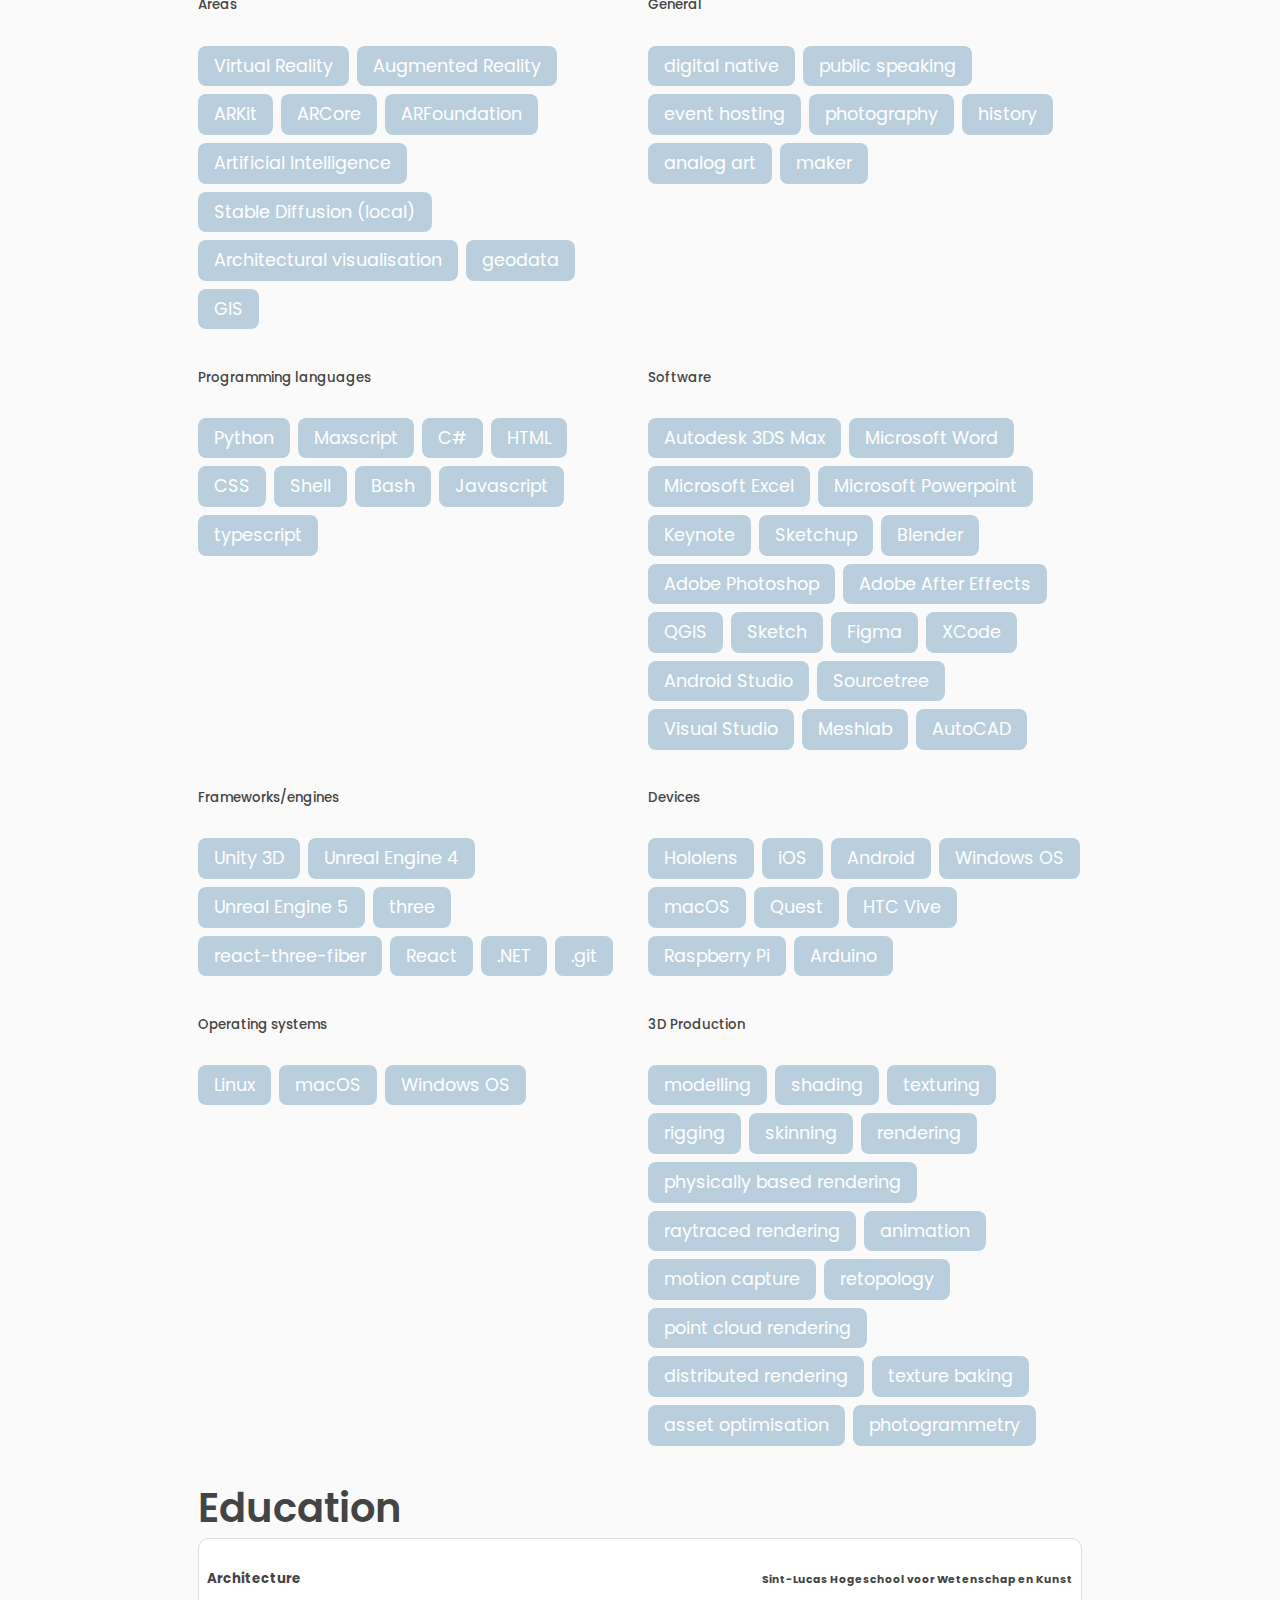
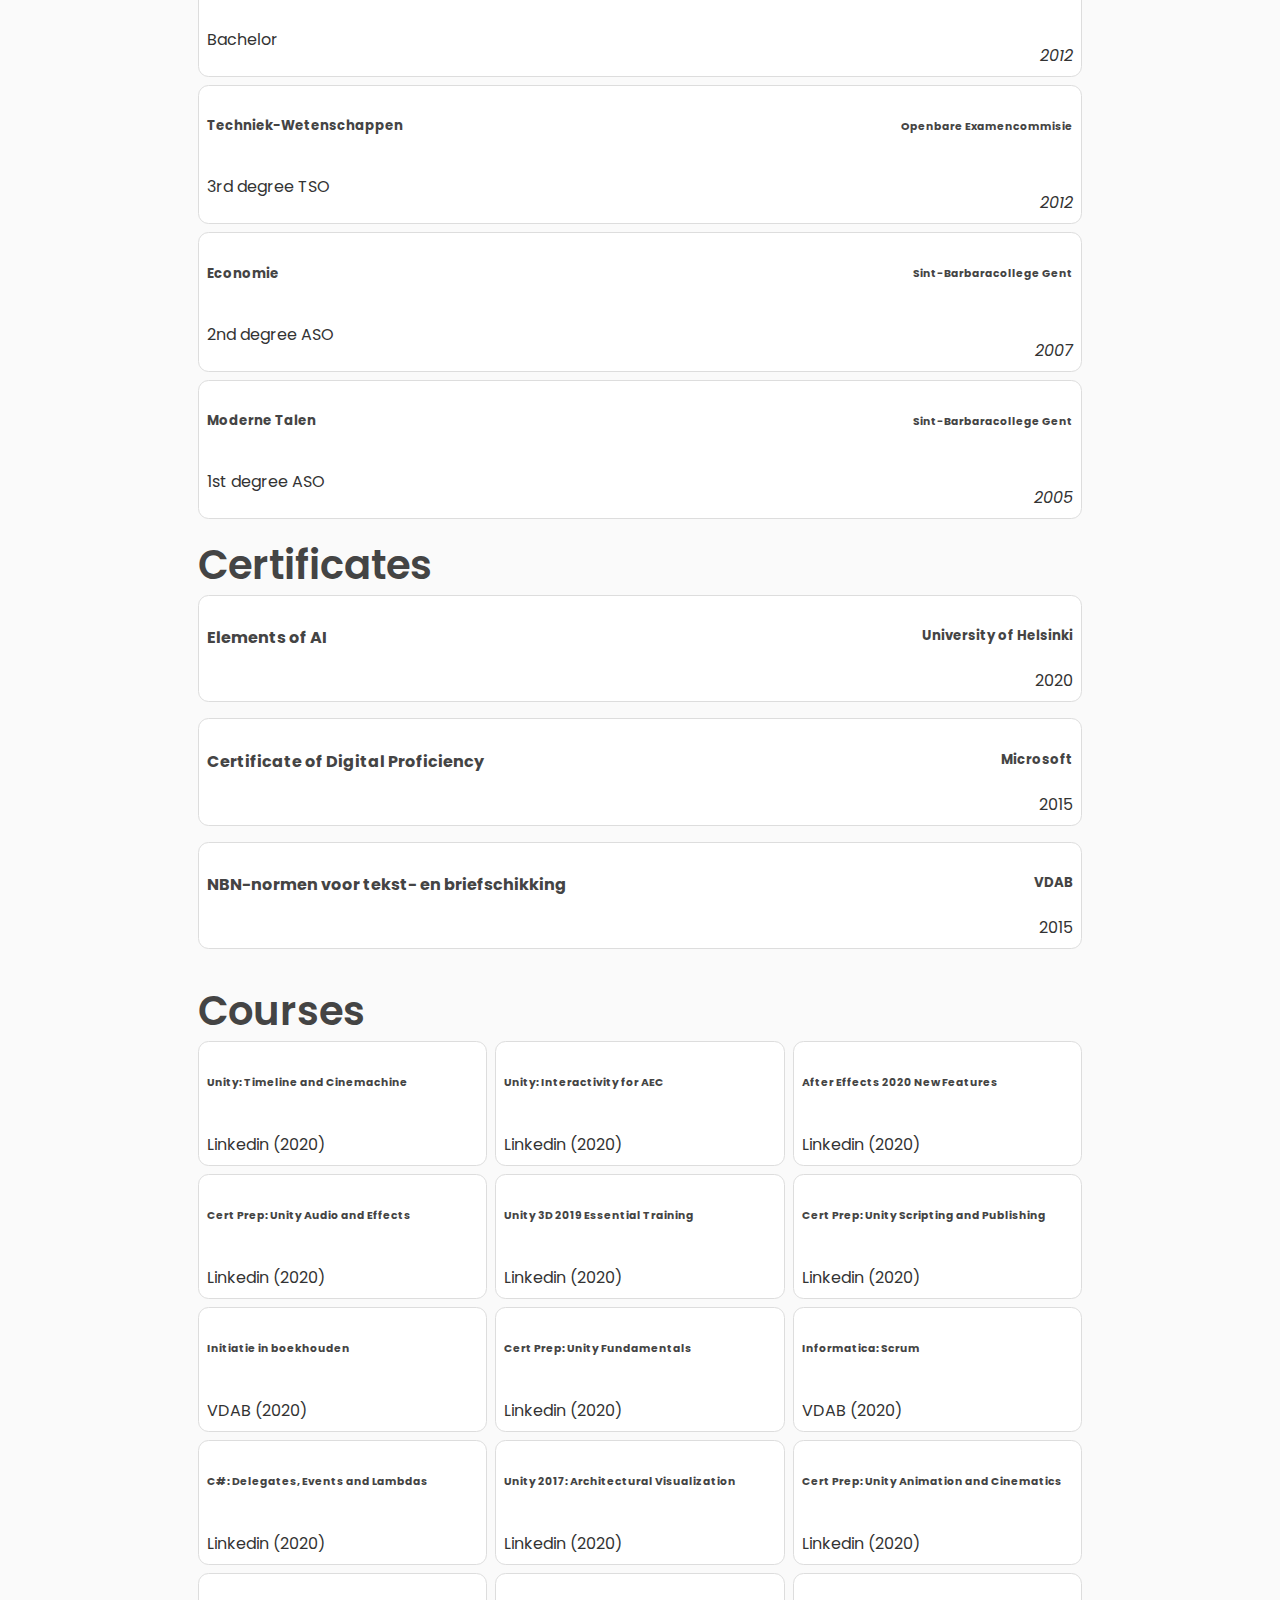
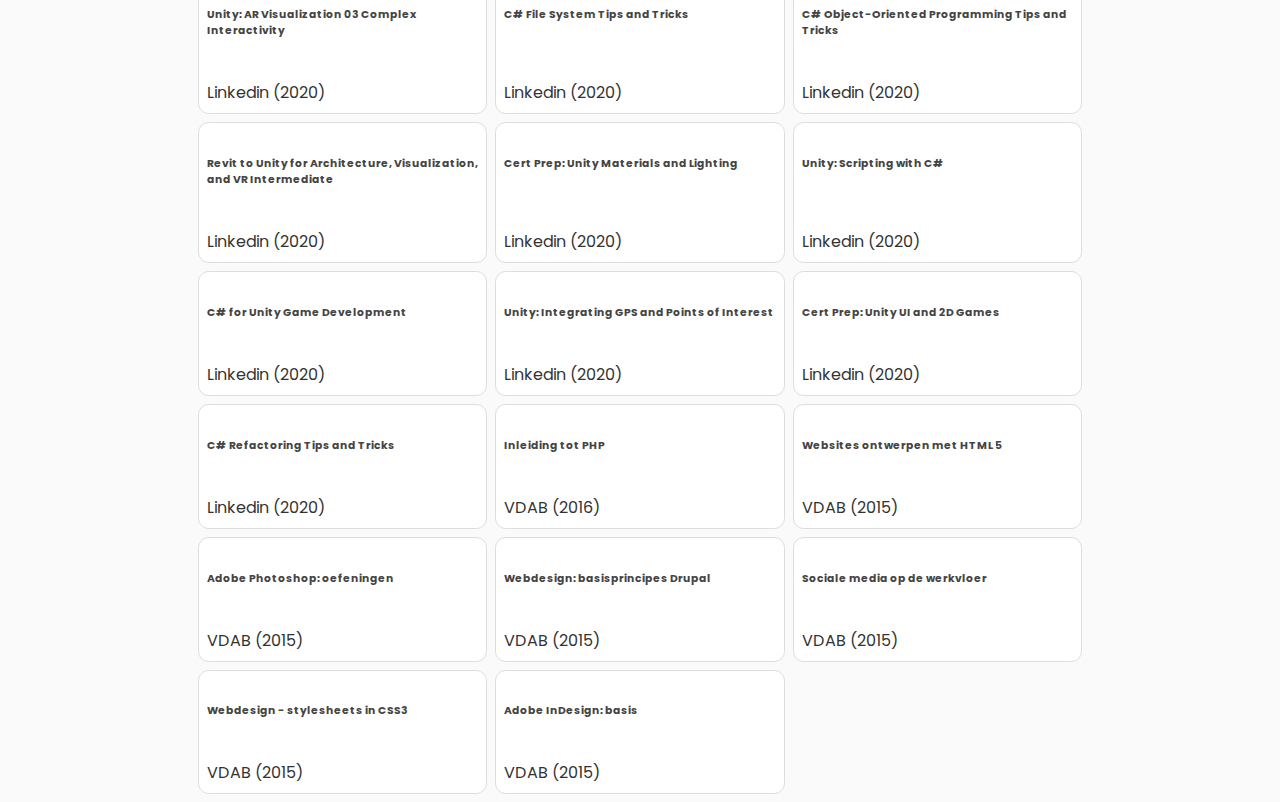
==== commit 4dc651c3: "pdfs" ====
--- a/en.html
+++ b/en.html
@@ -40,15 +40,16 @@
     <div id="cv-container">
       <div id="curriculum-vitae">
          <div id="personal">
-  <img
-    id="mugshot"
-    class="img-fluid rounded-circle"
-    src="static/lucas.jpg"
-    alt="Profile Picture"
-    style="align-self: center"
-  />
-
-  <div class="personal-info">
+  <div id="mugshot-container">
+    <img
+      id="mugshot"
+      src="static/lucas.jpg"
+      alt="Profile Picture"
+      style="align-self: center"
+    />
+  </div>
+
+  <div id="personal-info">
     <h1 class="name">
       LUCAS SELFSLAGH
     </h1>
@@ -845,7 +846,7 @@
   <div class="skill-container">
     
     <div class="skill-area">
-      <h3 class="skill-title">Areas</h3>
+      <h5 class="skill-title">Areas</h5>
       <div class="skills">
         
         <div class="skill">Virtual Reality</div>
@@ -872,7 +873,7 @@
     </div>
     
     <div class="skill-area">
-      <h3 class="skill-title">General</h3>
+      <h5 class="skill-title">General</h5>
       <div class="skills">
         
         <div class="skill">digital native</div>
@@ -893,7 +894,7 @@
     </div>
     
     <div class="skill-area">
-      <h3 class="skill-title">Programming languages</h3>
+      <h5 class="skill-title">Programming languages</h5>
       <div class="skills">
         
         <div class="skill">Python</div>
@@ -918,7 +919,7 @@
     </div>
     
     <div class="skill-area">
-      <h3 class="skill-title">Software</h3>
+      <h5 class="skill-title">Software</h5>
       <div class="skills">
         
         <div class="skill">Autodesk 3DS Max</div>
@@ -961,7 +962,7 @@
     </div>
     
     <div class="skill-area">
-      <h3 class="skill-title">Frameworks/engines</h3>
+      <h5 class="skill-title">Frameworks/engines</h5>
       <div class="skills">
         
         <div class="skill">Unity 3D</div>
@@ -984,7 +985,7 @@
     </div>
     
     <div class="skill-area">
-      <h3 class="skill-title">Devices</h3>
+      <h5 class="skill-title">Devices</h5>
       <div class="skills">
         
         <div class="skill">Hololens</div>
@@ -1009,7 +1010,7 @@
     </div>
     
     <div class="skill-area">
-      <h3 class="skill-title">Operating systems</h3>
+      <h5 class="skill-title">Operating systems</h5>
       <div class="skills">
         
         <div class="skill">Linux</div>
@@ -1022,7 +1023,7 @@
     </div>
     
     <div class="skill-area">
-      <h3 class="skill-title">3D Production</h3>
+      <h5 class="skill-title">3D Production</h5>
       <div class="skills">
         
         <div class="skill">modelling</div>
@@ -1192,22 +1193,37 @@
   
   <div id="certs">
     
-    <article class="item">
-      <h3>Elements of AI</h3>
-      <h6>University of Helsinki</h6>
-      <p>2020</p>
+    <article
+      class="item"
+      style="display: flex; flex-direction: row; justify-content: space-between"
+    >
+      <h4>Elements of AI</h4>
+      <div style="display: flex; flex-direction: column; text-align: right">
+        <h5>University of Helsinki</h5>
+        <p style="margin: 0">2020</p>
+      </div>
     </article>
     
-    <article class="item">
-      <h3>Certificate of Digital Proficiency</h3>
-      <h6>Microsoft</h6>
-      <p>2015</p>
+    <article
+      class="item"
+      style="display: flex; flex-direction: row; justify-content: space-between"
+    >
+      <h4>Certificate of Digital Proficiency</h4>
+      <div style="display: flex; flex-direction: column; text-align: right">
+        <h5>Microsoft</h5>
+        <p style="margin: 0">2015</p>
+      </div>
     </article>
     
-    <article class="item">
-      <h3>NBN-normen voor tekst- en briefschikking</h3>
-      <h6>VDAB</h6>
-      <p>2015</p>
+    <article
+      class="item"
+      style="display: flex; flex-direction: row; justify-content: space-between"
+    >
+      <h4>NBN-normen voor tekst- en briefschikking</h4>
+      <div style="display: flex; flex-direction: column; text-align: right">
+        <h5>VDAB</h5>
+        <p style="margin: 0">2015</p>
+      </div>
     </article>
     
   </div>
@@ -1230,91 +1246,91 @@
           justify-content: space-between;
         "
       >
-        <h4>Unity: Timeline and Cinemachine</h4>
-        <p style="margin-bottom: 0; padding-bottom: 0">
-          Linkedin (2020)
-        </p>
-      </article>
-      
-      <article
-        class="item"
-        style="
-          display: flex;
-          flex-direction: column;
-          justify-content: space-between;
-        "
-      >
-        <h4>Unity: Interactivity for AEC</h4>
-        <p style="margin-bottom: 0; padding-bottom: 0">
-          Linkedin (2020)
-        </p>
-      </article>
-      
-      <article
-        class="item"
-        style="
-          display: flex;
-          flex-direction: column;
-          justify-content: space-between;
-        "
-      >
-        <h4>After Effects 2020 New Features</h4>
-        <p style="margin-bottom: 0; padding-bottom: 0">
-          Linkedin (2020)
-        </p>
-      </article>
-      
-      <article
-        class="item"
-        style="
-          display: flex;
-          flex-direction: column;
-          justify-content: space-between;
-        "
-      >
-        <h4>Cert Prep: Unity Audio and Effects</h4>
-        <p style="margin-bottom: 0; padding-bottom: 0">
-          Linkedin (2020)
-        </p>
-      </article>
-      
-      <article
-        class="item"
-        style="
-          display: flex;
-          flex-direction: column;
-          justify-content: space-between;
-        "
-      >
-        <h4>Unity 3D 2019 Essential Training</h4>
-        <p style="margin-bottom: 0; padding-bottom: 0">
-          Linkedin (2020)
-        </p>
-      </article>
-      
-      <article
-        class="item"
-        style="
-          display: flex;
-          flex-direction: column;
-          justify-content: space-between;
-        "
-      >
-        <h4>Cert Prep: Unity Scripting and Publishing</h4>
-        <p style="margin-bottom: 0; padding-bottom: 0">
-          Linkedin (2020)
-        </p>
-      </article>
-      
-      <article
-        class="item"
-        style="
-          display: flex;
-          flex-direction: column;
-          justify-content: space-between;
-        "
-      >
-        <h4>Initiatie in boekhouden</h4>
+        <h6>Unity: Timeline and Cinemachine</h6>
+        <p style="margin-bottom: 0; padding-bottom: 0">
+          Linkedin (2020)
+        </p>
+      </article>
+      
+      <article
+        class="item"
+        style="
+          display: flex;
+          flex-direction: column;
+          justify-content: space-between;
+        "
+      >
+        <h6>Unity: Interactivity for AEC</h6>
+        <p style="margin-bottom: 0; padding-bottom: 0">
+          Linkedin (2020)
+        </p>
+      </article>
+      
+      <article
+        class="item"
+        style="
+          display: flex;
+          flex-direction: column;
+          justify-content: space-between;
+        "
+      >
+        <h6>After Effects 2020 New Features</h6>
+        <p style="margin-bottom: 0; padding-bottom: 0">
+          Linkedin (2020)
+        </p>
+      </article>
+      
+      <article
+        class="item"
+        style="
+          display: flex;
+          flex-direction: column;
+          justify-content: space-between;
+        "
+      >
+        <h6>Cert Prep: Unity Audio and Effects</h6>
+        <p style="margin-bottom: 0; padding-bottom: 0">
+          Linkedin (2020)
+        </p>
+      </article>
+      
+      <article
+        class="item"
+        style="
+          display: flex;
+          flex-direction: column;
+          justify-content: space-between;
+        "
+      >
+        <h6>Unity 3D 2019 Essential Training</h6>
+        <p style="margin-bottom: 0; padding-bottom: 0">
+          Linkedin (2020)
+        </p>
+      </article>
+      
+      <article
+        class="item"
+        style="
+          display: flex;
+          flex-direction: column;
+          justify-content: space-between;
+        "
+      >
+        <h6>Cert Prep: Unity Scripting and Publishing</h6>
+        <p style="margin-bottom: 0; padding-bottom: 0">
+          Linkedin (2020)
+        </p>
+      </article>
+      
+      <article
+        class="item"
+        style="
+          display: flex;
+          flex-direction: column;
+          justify-content: space-between;
+        "
+      >
+        <h6>Initiatie in boekhouden</h6>
         <p style="margin-bottom: 0; padding-bottom: 0">
           VDAB (2020)
         </p>
@@ -1328,21 +1344,21 @@
           justify-content: space-between;
         "
       >
-        <h4>Cert Prep: Unity Fundamentals</h4>
-        <p style="margin-bottom: 0; padding-bottom: 0">
-          Linkedin (2020)
-        </p>
-      </article>
-      
-      <article
-        class="item"
-        style="
-          display: flex;
-          flex-direction: column;
-          justify-content: space-between;
-        "
-      >
-        <h4>Informatica: Scrum</h4>
+        <h6>Cert Prep: Unity Fundamentals</h6>
+        <p style="margin-bottom: 0; padding-bottom: 0">
+          Linkedin (2020)
+        </p>
+      </article>
+      
+      <article
+        class="item"
+        style="
+          display: flex;
+          flex-direction: column;
+          justify-content: space-between;
+        "
+      >
+        <h6>Informatica: Scrum</h6>
         <p style="margin-bottom: 0; padding-bottom: 0">
           VDAB (2020)
         </p>
@@ -1356,189 +1372,189 @@
           justify-content: space-between;
         "
       >
-        <h4>C#: Delegates, Events and Lambdas</h4>
-        <p style="margin-bottom: 0; padding-bottom: 0">
-          Linkedin (2020)
-        </p>
-      </article>
-      
-      <article
-        class="item"
-        style="
-          display: flex;
-          flex-direction: column;
-          justify-content: space-between;
-        "
-      >
-        <h4>Unity 2017: Architectural Visualization</h4>
-        <p style="margin-bottom: 0; padding-bottom: 0">
-          Linkedin (2020)
-        </p>
-      </article>
-      
-      <article
-        class="item"
-        style="
-          display: flex;
-          flex-direction: column;
-          justify-content: space-between;
-        "
-      >
-        <h4>Cert Prep: Unity Animation and Cinematics</h4>
-        <p style="margin-bottom: 0; padding-bottom: 0">
-          Linkedin (2020)
-        </p>
-      </article>
-      
-      <article
-        class="item"
-        style="
-          display: flex;
-          flex-direction: column;
-          justify-content: space-between;
-        "
-      >
-        <h4>Unity: AR Visualization 03 Complex Interactivity</h4>
-        <p style="margin-bottom: 0; padding-bottom: 0">
-          Linkedin (2020)
-        </p>
-      </article>
-      
-      <article
-        class="item"
-        style="
-          display: flex;
-          flex-direction: column;
-          justify-content: space-between;
-        "
-      >
-        <h4>C# File System Tips and Tricks</h4>
-        <p style="margin-bottom: 0; padding-bottom: 0">
-          Linkedin (2020)
-        </p>
-      </article>
-      
-      <article
-        class="item"
-        style="
-          display: flex;
-          flex-direction: column;
-          justify-content: space-between;
-        "
-      >
-        <h4>C# Object-Oriented Programming Tips and Tricks</h4>
-        <p style="margin-bottom: 0; padding-bottom: 0">
-          Linkedin (2020)
-        </p>
-      </article>
-      
-      <article
-        class="item"
-        style="
-          display: flex;
-          flex-direction: column;
-          justify-content: space-between;
-        "
-      >
-        <h4>Revit to Unity for Architecture, Visualization, and VR Intermediate</h4>
-        <p style="margin-bottom: 0; padding-bottom: 0">
-          Linkedin (2020)
-        </p>
-      </article>
-      
-      <article
-        class="item"
-        style="
-          display: flex;
-          flex-direction: column;
-          justify-content: space-between;
-        "
-      >
-        <h4>Cert Prep: Unity Materials and Lighting</h4>
-        <p style="margin-bottom: 0; padding-bottom: 0">
-          Linkedin (2020)
-        </p>
-      </article>
-      
-      <article
-        class="item"
-        style="
-          display: flex;
-          flex-direction: column;
-          justify-content: space-between;
-        "
-      >
-        <h4>Unity: Scripting with C#</h4>
-        <p style="margin-bottom: 0; padding-bottom: 0">
-          Linkedin (2020)
-        </p>
-      </article>
-      
-      <article
-        class="item"
-        style="
-          display: flex;
-          flex-direction: column;
-          justify-content: space-between;
-        "
-      >
-        <h4>C# for Unity Game Development</h4>
-        <p style="margin-bottom: 0; padding-bottom: 0">
-          Linkedin (2020)
-        </p>
-      </article>
-      
-      <article
-        class="item"
-        style="
-          display: flex;
-          flex-direction: column;
-          justify-content: space-between;
-        "
-      >
-        <h4>Unity: Integrating GPS and Points of Interest</h4>
-        <p style="margin-bottom: 0; padding-bottom: 0">
-          Linkedin (2020)
-        </p>
-      </article>
-      
-      <article
-        class="item"
-        style="
-          display: flex;
-          flex-direction: column;
-          justify-content: space-between;
-        "
-      >
-        <h4>Cert Prep: Unity UI and 2D Games</h4>
-        <p style="margin-bottom: 0; padding-bottom: 0">
-          Linkedin (2020)
-        </p>
-      </article>
-      
-      <article
-        class="item"
-        style="
-          display: flex;
-          flex-direction: column;
-          justify-content: space-between;
-        "
-      >
-        <h4>C# Refactoring Tips and Tricks</h4>
-        <p style="margin-bottom: 0; padding-bottom: 0">
-          Linkedin (2020)
-        </p>
-      </article>
-      
-      <article
-        class="item"
-        style="
-          display: flex;
-          flex-direction: column;
-          justify-content: space-between;
-        "
-      >
-        <h4>Inleiding tot PHP</h4>
+        <h6>C#: Delegates, Events and Lambdas</h6>
+        <p style="margin-bottom: 0; padding-bottom: 0">
+          Linkedin (2020)
+        </p>
+      </article>
+      
+      <article
+        class="item"
+        style="
+          display: flex;
+          flex-direction: column;
+          justify-content: space-between;
+        "
+      >
+        <h6>Unity 2017: Architectural Visualization</h6>
+        <p style="margin-bottom: 0; padding-bottom: 0">
+          Linkedin (2020)
+        </p>
+      </article>
+      
+      <article
+        class="item"
+        style="
+          display: flex;
+          flex-direction: column;
+          justify-content: space-between;
+        "
+      >
+        <h6>Cert Prep: Unity Animation and Cinematics</h6>
+        <p style="margin-bottom: 0; padding-bottom: 0">
+          Linkedin (2020)
+        </p>
+      </article>
+      
+      <article
+        class="item"
+        style="
+          display: flex;
+          flex-direction: column;
+          justify-content: space-between;
+        "
+      >
+        <h6>Unity: AR Visualization 03 Complex Interactivity</h6>
+        <p style="margin-bottom: 0; padding-bottom: 0">
+          Linkedin (2020)
+        </p>
+      </article>
+      
+      <article
+        class="item"
+        style="
+          display: flex;
+          flex-direction: column;
+          justify-content: space-between;
+        "
+      >
+        <h6>C# File System Tips and Tricks</h6>
+        <p style="margin-bottom: 0; padding-bottom: 0">
+          Linkedin (2020)
+        </p>
+      </article>
+      
+      <article
+        class="item"
+        style="
+          display: flex;
+          flex-direction: column;
+          justify-content: space-between;
+        "
+      >
+        <h6>C# Object-Oriented Programming Tips and Tricks</h6>
+        <p style="margin-bottom: 0; padding-bottom: 0">
+          Linkedin (2020)
+        </p>
+      </article>
+      
+      <article
+        class="item"
+        style="
+          display: flex;
+          flex-direction: column;
+          justify-content: space-between;
+        "
+      >
+        <h6>Revit to Unity for Architecture, Visualization, and VR Intermediate</h6>
+        <p style="margin-bottom: 0; padding-bottom: 0">
+          Linkedin (2020)
+        </p>
+      </article>
+      
+      <article
+        class="item"
+        style="
+          display: flex;
+          flex-direction: column;
+          justify-content: space-between;
+        "
+      >
+        <h6>Cert Prep: Unity Materials and Lighting</h6>
+        <p style="margin-bottom: 0; padding-bottom: 0">
+          Linkedin (2020)
+        </p>
+      </article>
+      
+      <article
+        class="item"
+        style="
+          display: flex;
+          flex-direction: column;
+          justify-content: space-between;
+        "
+      >
+        <h6>Unity: Scripting with C#</h6>
+        <p style="margin-bottom: 0; padding-bottom: 0">
+          Linkedin (2020)
+        </p>
+      </article>
+      
+      <article
+        class="item"
+        style="
+          display: flex;
+          flex-direction: column;
+          justify-content: space-between;
+        "
+      >
+        <h6>C# for Unity Game Development</h6>
+        <p style="margin-bottom: 0; padding-bottom: 0">
+          Linkedin (2020)
+        </p>
+      </article>
+      
+      <article
+        class="item"
+        style="
+          display: flex;
+          flex-direction: column;
+          justify-content: space-between;
+        "
+      >
+        <h6>Unity: Integrating GPS and Points of Interest</h6>
+        <p style="margin-bottom: 0; padding-bottom: 0">
+          Linkedin (2020)
+        </p>
+      </article>
+      
+      <article
+        class="item"
+        style="
+          display: flex;
+          flex-direction: column;
+          justify-content: space-between;
+        "
+      >
+        <h6>Cert Prep: Unity UI and 2D Games</h6>
+        <p style="margin-bottom: 0; padding-bottom: 0">
+          Linkedin (2020)
+        </p>
+      </article>
+      
+      <article
+        class="item"
+        style="
+          display: flex;
+          flex-direction: column;
+          justify-content: space-between;
+        "
+      >
+        <h6>C# Refactoring Tips and Tricks</h6>
+        <p style="margin-bottom: 0; padding-bottom: 0">
+          Linkedin (2020)
+        </p>
+      </article>
+      
+      <article
+        class="item"
+        style="
+          display: flex;
+          flex-direction: column;
+          justify-content: space-between;
+        "
+      >
+        <h6>Inleiding tot PHP</h6>
         <p style="margin-bottom: 0; padding-bottom: 0">
           VDAB (2016)
         </p>
@@ -1552,7 +1568,7 @@
           justify-content: space-between;
         "
       >
-        <h4>Websites ontwerpen met HTML 5</h4>
+        <h6>Websites ontwerpen met HTML 5</h6>
         <p style="margin-bottom: 0; padding-bottom: 0">
           VDAB (2015)
         </p>
@@ -1566,7 +1582,7 @@
           justify-content: space-between;
         "
       >
-        <h4>Adobe Photoshop: oefeningen</h4>
+        <h6>Adobe Photoshop: oefeningen</h6>
         <p style="margin-bottom: 0; padding-bottom: 0">
           VDAB (2015)
         </p>
@@ -1580,7 +1596,7 @@
           justify-content: space-between;
         "
       >
-        <h4>Webdesign: basisprincipes Drupal	</h4>
+        <h6>Webdesign: basisprincipes Drupal	</h6>
         <p style="margin-bottom: 0; padding-bottom: 0">
           VDAB (2015)
         </p>
@@ -1594,7 +1610,7 @@
           justify-content: space-between;
         "
       >
-        <h4>Sociale media op de werkvloer</h4>
+        <h6>Sociale media op de werkvloer</h6>
         <p style="margin-bottom: 0; padding-bottom: 0">
           VDAB (2015)
         </p>
@@ -1608,7 +1624,7 @@
           justify-content: space-between;
         "
       >
-        <h4>Webdesign - stylesheets in CSS3	</h4>
+        <h6>Webdesign - stylesheets in CSS3	</h6>
         <p style="margin-bottom: 0; padding-bottom: 0">
           VDAB (2015)
         </p>
@@ -1622,7 +1638,7 @@
           justify-content: space-between;
         "
       >
-        <h4>Adobe InDesign: basis</h4>
+        <h6>Adobe InDesign: basis</h6>
         <p style="margin-bottom: 0; padding-bottom: 0">
           VDAB (2015)
         </p>
--- a/static/main.css
+++ b/static/main.css
@@ -10,7 +10,7 @@
   --font-size-small: 1.2rem;
   --item-border: 1px solid #ddd;
   --item-border-radius: 0.66rem;
-  --mugshot-size: 15rem;
+  --mugshot-size: 20rem;
 }
 
 body {
@@ -34,7 +34,8 @@
 
 .title {
   font-weight: 600;
-  padding-bottom: 0.25rem;
+  margin: 0;
+  padding: 0;
 }
 
 .bg-steel {
@@ -57,8 +58,7 @@
 }
 
 .name {
-  font-size: 2.5rem;
-
+  font-size: 3rem;
   text-align: center;
   font-weight: 800;
 }
@@ -67,22 +67,36 @@
   display: flex;
   flex-direction: row;
   align-items: center;
-  gap: 2rem;
-  text-align: center;
+  gap: 5vw;
+  text-align: left;
   justify-content: space-evenly;
+  flex-wrap: wrap;
+}
+
+#mugshot-container {
+  display: flex;
+  align-items: center;
+  justify-content: center;
+  flex: 2;
+  aspect-ratio: 1/1;
+  max-width: 20rem;
 }
 
 #mugshot {
-  width: var(--mugshot-size);
-  height: var(--mugshot-size);
-  border-radius: var(--mugshot-size);
+  width: 100%;
+  height: 100%;
   object-fit: cover;
-}
-
-.personal-info {
-  display: flex;
-  flex-direction: column;
+  align-self: center;
+  border-radius: 50%; /* Keeps it circular */
+}
+
+#personal-info {
+  flex: 2;
+  display: flex;
+  flex-direction: column;
+  flex-grow: 1;
   gap: 1rem;
+  text-align: left;
 }
 
 .contact-info {
@@ -92,8 +106,8 @@
 
 .social-links {
   display: grid;
-  grid-template-columns: auto 1fr;
-  gap: 0.5rem 1rem;
+  grid-template-columns: 1fr 1fr;
+  gap: 0 3rem;
   align-items: center;
   justify-content: space-between;
   flex-grow: 1;
@@ -101,39 +115,45 @@
 .contact-info div,
 .social-links div {
   display: flex;
-  align-items: center;
-  gap: 0.75rem;
+  align-items: flex-start;
   line-height: 1.4;
+  text-align: left;
   justify-content: space-between;
 }
 
 .contact-info i,
 .social-links i {
-  font-size: 1.2rem; /* Adjust icon size */
-  min-width: 4rem;
-  text-align: center;
+  font-size: 1.2rem;
+  flex-shrink: 0;
 }
 
 .contact-info p,
 .contact-info a,
 .social-links a {
   margin: 0;
-  font-size: 1rem; /* Ensures text consistency */
+  font-size: 1rem;
   line-height: 1.4;
   text-align: right;
 }
 
+.contact-info p {
+  justify-self: flex-end;
+  text-align: right;
+}
+
+.contact-info a,
 .social-links a {
   text-decoration: none;
   color: inherit;
   font-weight: 500;
 }
-.social-links a:hover {
+.social-links a:hover,
+.contact-info a:hover {
   color: var(--accent-color);
 }
 
 #experience,
-#education {
+#educations {
   display: flex;
   flex-direction: column;
   gap: 0.5rem;
@@ -234,14 +254,10 @@
   background: rgba(185, 205, 222, 0.1);
 }
 
-#educations {
+#certs {
   display: flex;
   flex-direction: column;
   gap: 1rem;
-}
-
-#certs {
-  flex-direction: row;
 }
 
 #courses {
@@ -254,7 +270,7 @@
   background: #fff;
   border: var(--item-border);
   border-radius: var(--item-border-radius);
-  padding: 1rem;
+  padding: 0.5rem;
 }
 
 .details {
@@ -267,33 +283,7 @@
   display: none;
 }
 
-@media print {
-  article {
-    page-break-inside: avoid;
-  }
-  .page-break {
-    page-break-after: always;
-  }
-  #bio {
-    page-break-inside: avoid;
-    page-break-after: always;
-  }
-  .badge {
-    color: var(--secondary-color);
-  }
-  .no-break {
-    page-break-inside: avoid;
-  }
-  .no-print {
-    display: none;
-  }
-  .print-only {
-    visibility: visible;
-    display: block;
-  }
-}
-
-@media (max-width: 767px) {
+@media (max-width: 600px) {
   #curriculum-vitae {
     max-width: 80%;
     padding-top: 1rem;
@@ -307,9 +297,20 @@
   .name {
     font-size: xx-large;
   }
+
   #personal {
     flex-direction: column;
-  }
+    align-items: center;
+    width: 100%;
+    justify-content: center;
+  }
+
+  #personal-info {
+    flex: none;
+    width: 100%;
+    padding: 1rem;
+  }
+
   .title-section {
     margin-bottom: 1.75rem;
   }
@@ -322,10 +323,10 @@
     gap: 0.5rem;
   }
   .dates {
+    font-size: small;
+  }
+  .duration {
     font-size: x-small;
-  }
-  .duration {
-    font-size: xx-small;
   }
   .role {
     font-size: medium;
@@ -357,3 +358,86 @@
     gap: 0.33rem;
   }
 }
+
+@media print {
+  #curriculum-vitae {
+    max-width: 100%;
+  }
+
+  .title {
+    font-size: xx-large;
+  }
+
+  p {
+    font-size: 0.75rem;
+    color: #333;
+  }
+
+  #personal {
+    flex-direction: row;
+    gap: 1rem;
+  }
+
+  #personal-info {
+    gap: 0rem;
+  }
+
+  #mugshot-container {
+    width: 10rem;
+  }
+
+  .skill-area {
+    gap: 0.3rem;
+    padding: 0;
+    margin: 0;
+  }
+  .skills {
+    gap: 0.33rem;
+  }
+  .skill {
+    border: 1px solid #b9cfde;
+    color: #b9cfde;
+    font-size: small;
+    padding: 0.15rem 0.5rem;
+  }
+
+  .role {
+    font-size: large;
+  }
+
+  .item {
+    padding: 0.3rem;
+  }
+  #experience,
+  #educations {
+    gap: 0.5rem;
+  }
+
+  .company {
+    font-size: x-large;
+  }
+
+  article {
+    page-break-inside: avoid;
+  }
+  .page-break {
+    page-break-after: always;
+  }
+  #bio {
+    page-break-inside: avoid;
+    page-break-after: always;
+  }
+  .badge {
+    color: var(--secondary-color);
+  }
+  .no-break {
+    page-break-inside: avoid;
+  }
+  .no-print {
+    display: none;
+  }
+  .print-only {
+    visibility: visible;
+    display: block;
+  }
+}
